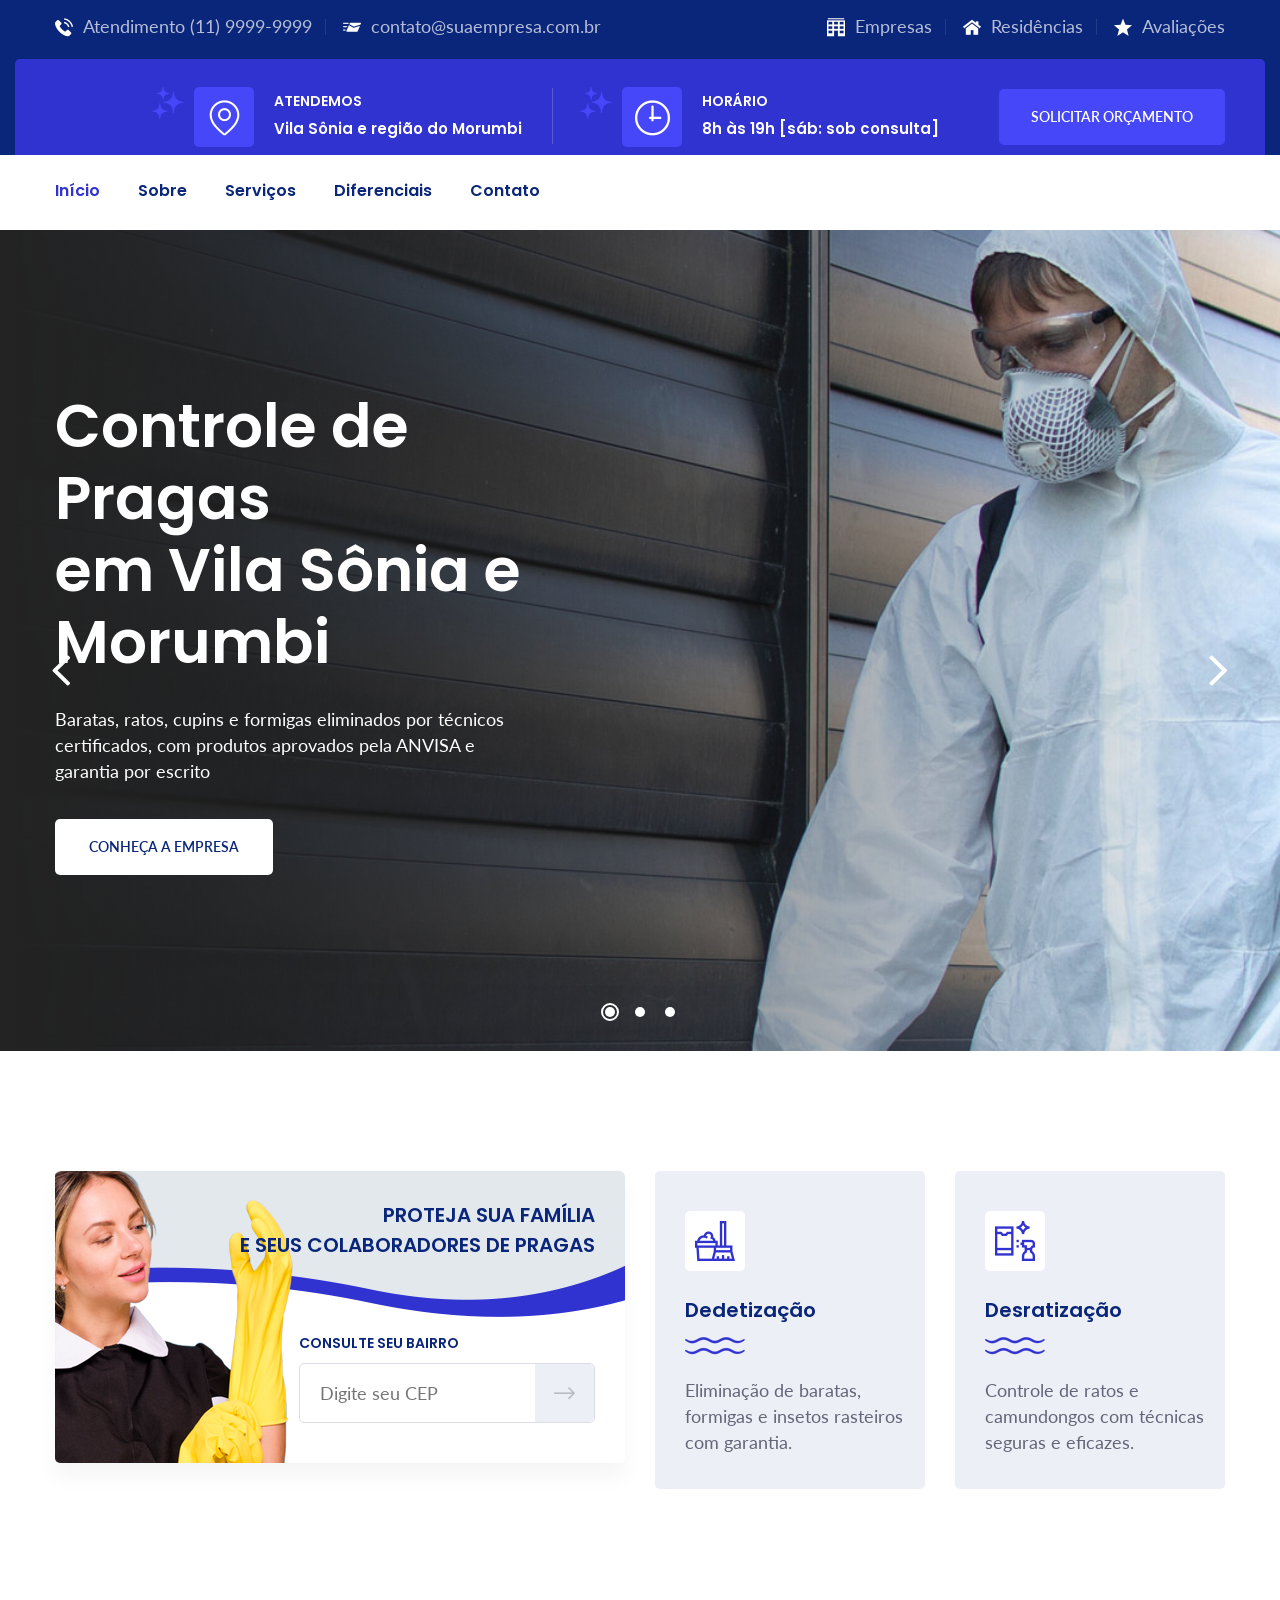
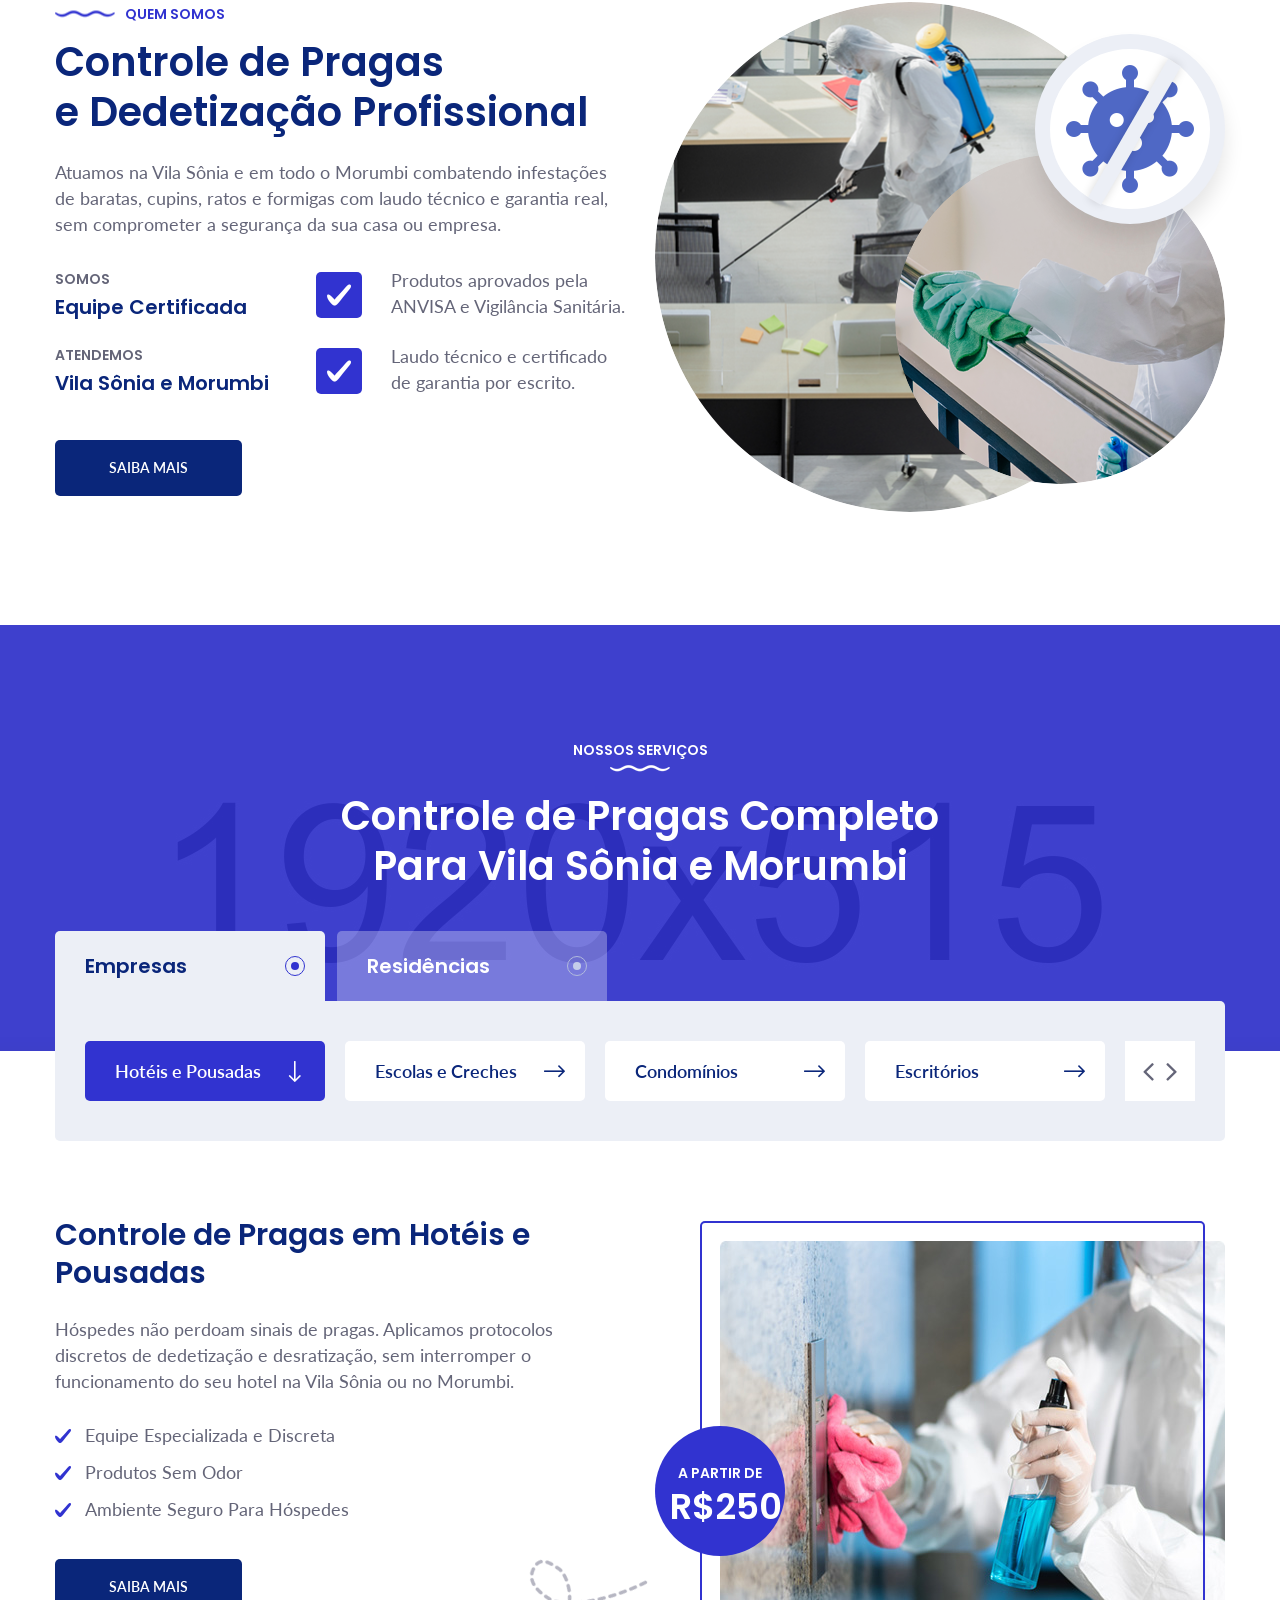
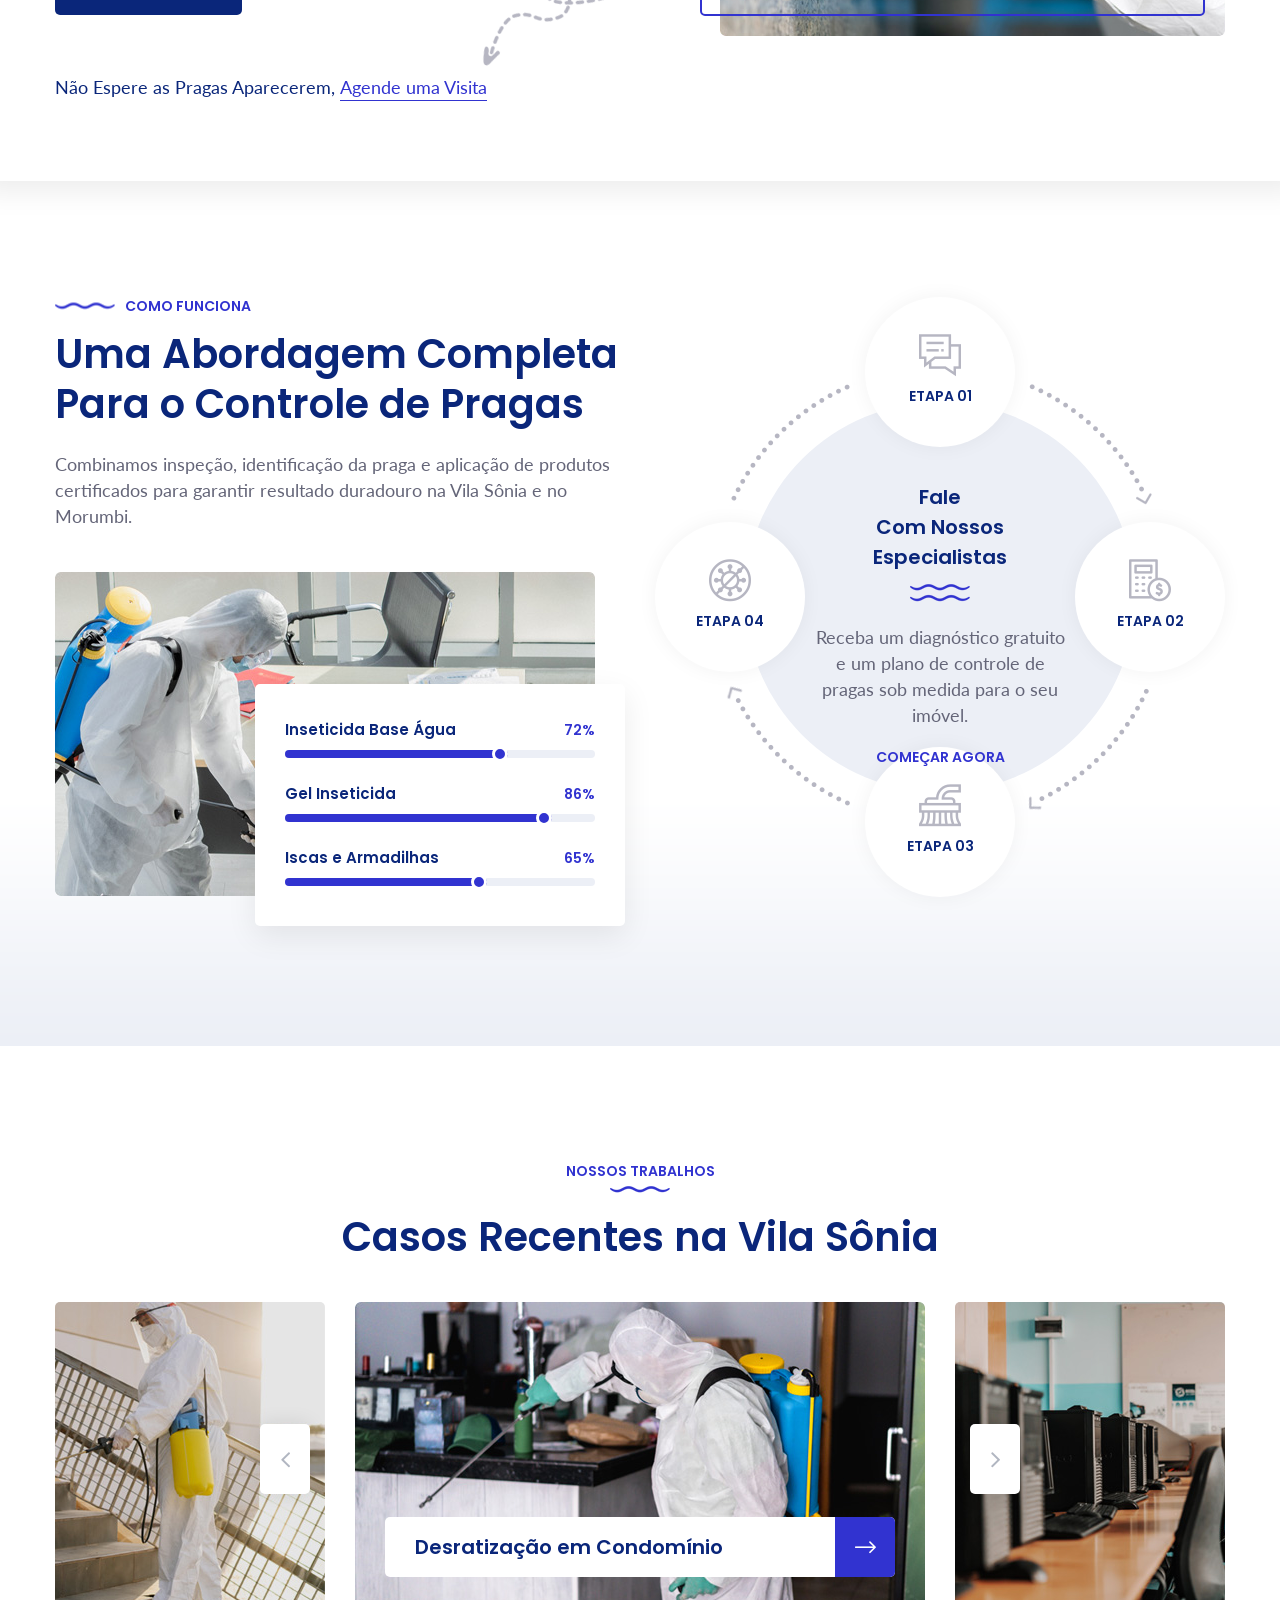
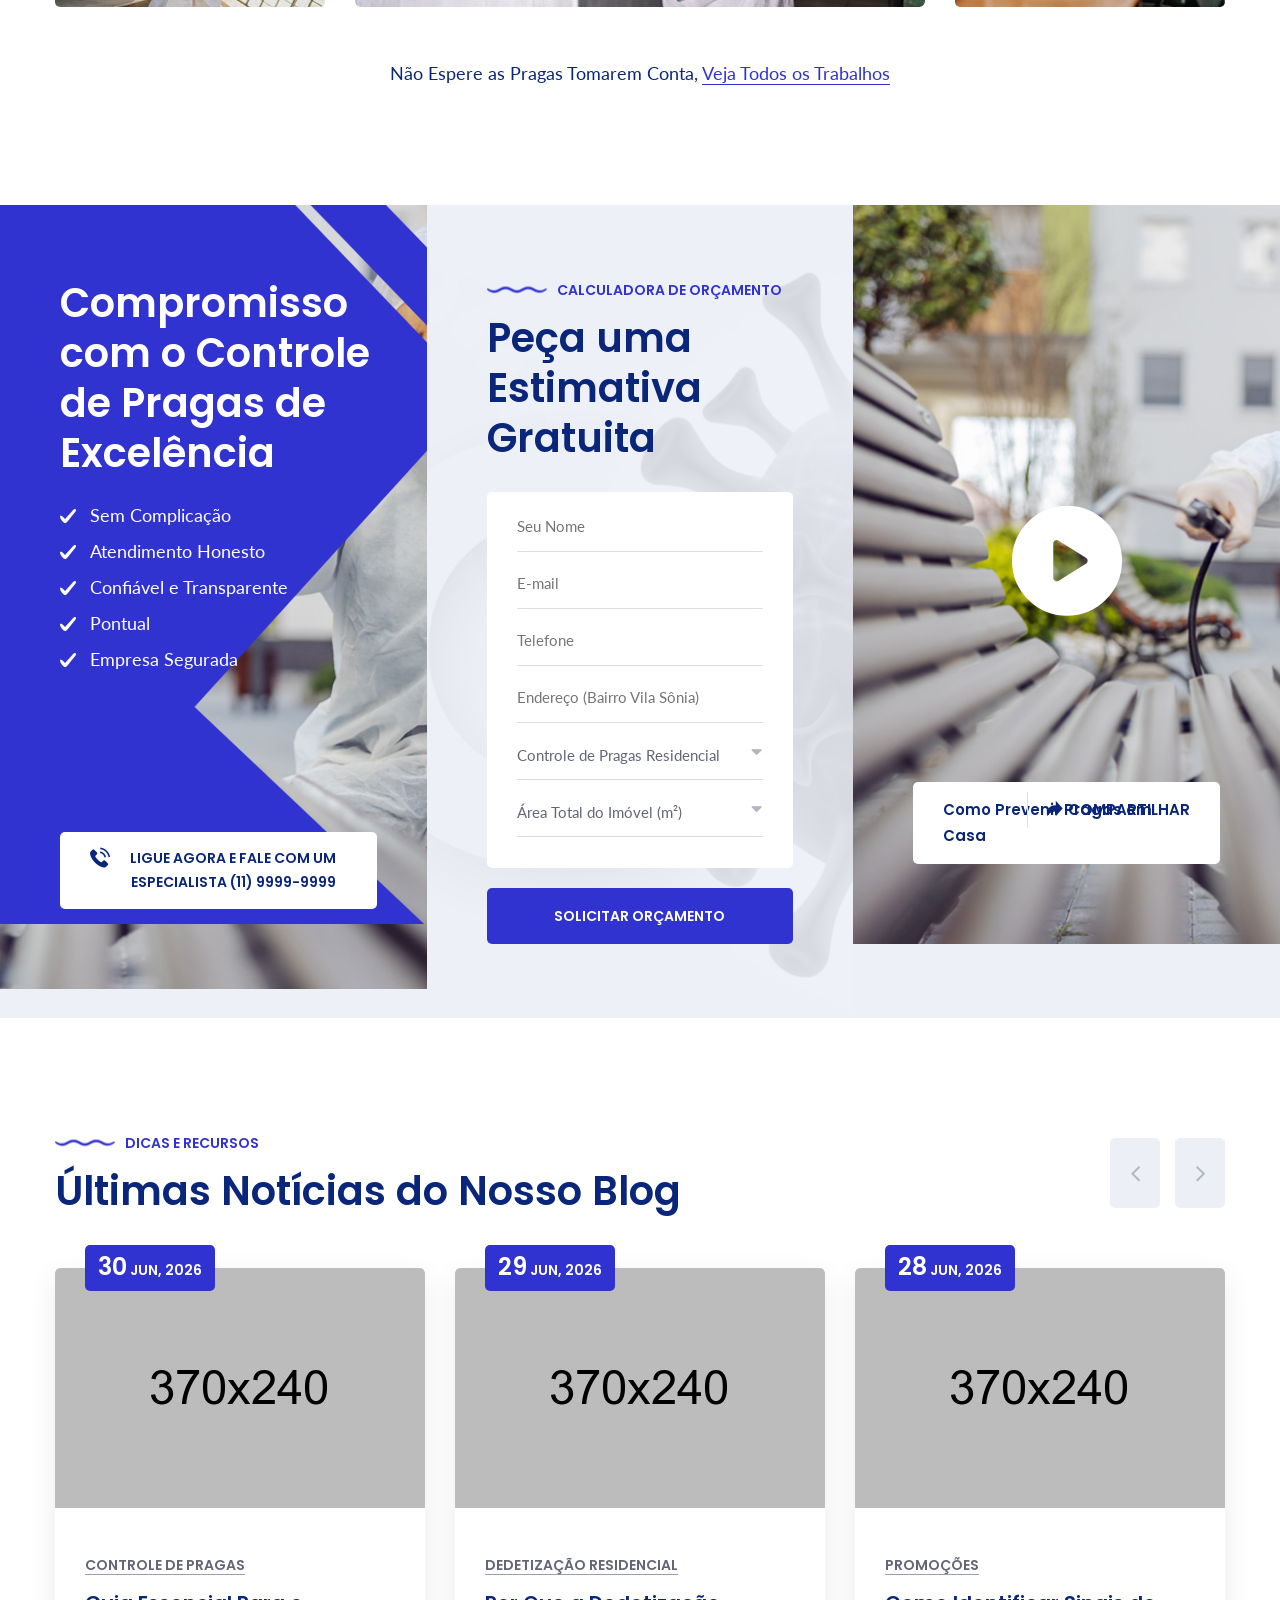
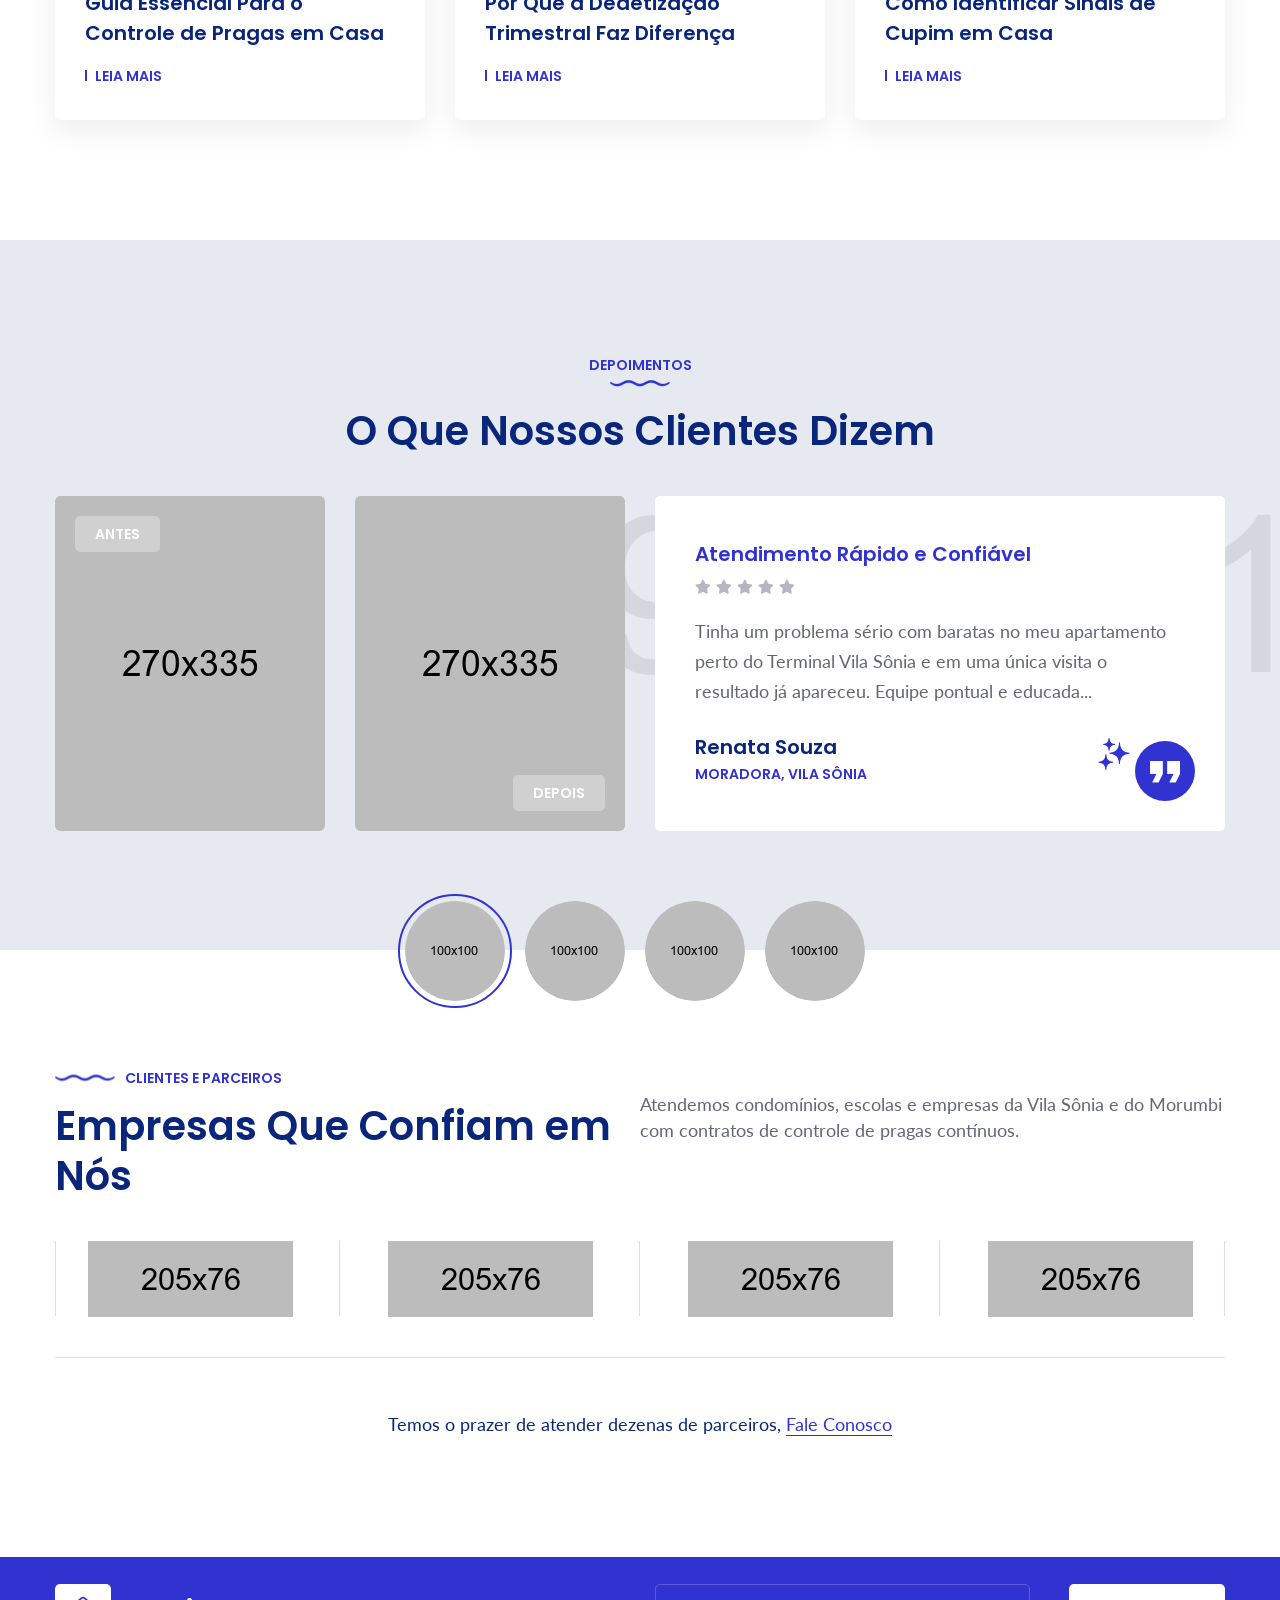
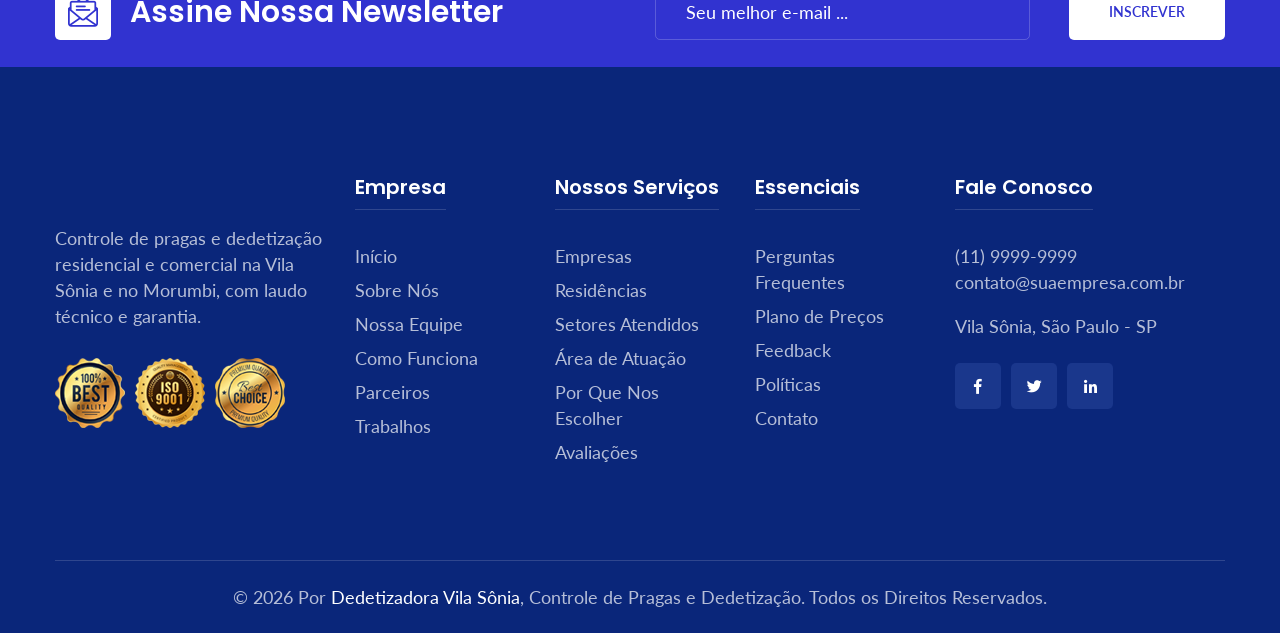
==== index.html @ 3f547194 "feat: landing page inicial - controle de pragas Vila Sônia" ====
<!DOCTYPE html>
<html lang="pt-BR">
<head>
<meta charset="utf-8">
<meta http-equiv="X-UA-Compatible" content="IE=edge">
<meta name="viewport" content="width=device-width, initial-scale=1.0, maximum-scale=1.0, user-scalable=0">
<meta name="robots" content="index, follow">
<meta name="author" content="Dedetizadora Vila Sônia">
<meta name="language" content="pt-BR">
<meta name="theme-color" content="#1a5d1a">
<meta name="geo.region" content="BR-SP">
<meta name="geo.placename" content="Vila Sônia, São Paulo">
<meta name="geo.position" content="-23.5875;-46.7326">
<meta name="ICBM" content="-23.5875, -46.7326">
<link rel="canonical" href="https://www.suaempresa.com.br/controle-de-pragas-vila-sonia">

<title>Controle de Pragas Vila Sônia | Dedetização com Garantia</title>
<meta name="description" content="Controle de pragas em Vila Sônia e Morumbi com técnicos certificados. Baratas, cupins, ratos e formigas. Laudo técnico e garantia. Peça seu orçamento!">

<!-- Open Graph -->
<meta property="og:type" content="website">
<meta property="og:locale" content="pt_BR">
<meta property="og:title" content="Controle de Pragas Vila Sônia | Dedetização com Garantia">
<meta property="og:description" content="Especialistas em controle de pragas na Vila Sônia e região do Morumbi. Atendimento residencial e comercial, com laudo técnico e garantia.">
<meta property="og:url" content="https://www.suaempresa.com.br/controle-de-pragas-vila-sonia">
<meta property="og:site_name" content="Dedetizadora Vila Sônia">
<meta property="og:image" content="assets/images/banner/banner-1.jpg">

<!-- Twitter Cards -->
<meta name="twitter:card" content="summary_large_image">
<meta name="twitter:title" content="Controle de Pragas Vila Sônia | Dedetização com Garantia">
<meta name="twitter:description" content="Controle de pragas em Vila Sônia e Morumbi com técnicos certificados e laudo técnico. Solicite seu orçamento agora.">
<meta name="twitter:image" content="assets/images/banner/banner-1.jpg">

<!-- Fav Icon -->
<link rel="icon" href="" type="image/x-icon">

<!-- Google Fonts -->
<link href="https://fonts.googleapis.com/css2?family=Poppins:ital,wght@0,300;0,400;0,500;0,600;0,700;0,800;0,900;1,300;1,400;1,500;1,600;1,700;1,800;1,900&display=swap" rel="stylesheet">
<link href="https://fonts.googleapis.com/css2?family=Lato:ital,wght@0,300;0,400;0,700;0,900;1,300;1,400;1,700;1,900&display=swap" rel="stylesheet">

<!-- Stylesheets -->
<link href="assets/css/font-awesome-all.css" rel="stylesheet">
<link href="assets/css/flaticon.css" rel="stylesheet">
<link href="assets/css/owl.css" rel="stylesheet">
<link href="assets/css/bootstrap.css" rel="stylesheet">
<link href="assets/css/jquery.fancybox.min.css" rel="stylesheet">
<link href="assets/css/animate.css" rel="stylesheet">
<link href="assets/css/nice-select.css" rel="stylesheet">
<link href="assets/css/color.css" rel="stylesheet">
<link href="assets/css/style.css" rel="stylesheet">
<link href="assets/css/responsive.css" rel="stylesheet">

<!-- Schema.org JSON-LD -->
<script type="application/ld+json">
{
  "@context": "https://schema.org",
  "@type": ["LocalBusiness", "ProfessionalService"],
  "name": "Dedetizadora Vila Sônia",
  "image": "assets/images/logo.png",
  "description": "Empresa especializada em controle de pragas urbanas na Vila Sônia e região do Morumbi, com dedetização de baratas, cupins, ratos e formigas, laudo técnico e garantia.",
  "url": "https://www.suaempresa.com.br/controle-de-pragas-vila-sonia",
  "telephone": "+55-11-9999-9999",
  "priceRange": "R$150 - R$800",
  "address": {
    "@type": "PostalAddress",
    "streetAddress": "<!-- SEO: preencher com o endereço real da empresa -->",
    "addressLocality": "Vila Sônia, São Paulo",
    "addressRegion": "SP",
    "postalCode": "05625-000",
    "addressCountry": "BR"
  },
  "geo": {
    "@type": "GeoCoordinates",
    "latitude": -23.5875,
    "longitude": -46.7326
  },
  "areaServed": [
    { "@type": "Place", "name": "Vila Sônia" },
    { "@type": "Place", "name": "Morumbi" },
    { "@type": "Place", "name": "Vila Andrade" },
    { "@type": "Place", "name": "Butantã" },
    { "@type": "Place", "name": "Rio Pequeno" },
    { "@type": "Place", "name": "Itaim Bibi" },
    { "@type": "Place", "name": "Pinheiros" }
  ],
  "openingHoursSpecification": {
    "@type": "OpeningHoursSpecification",
    "dayOfWeek": ["Monday","Tuesday","Wednesday","Thursday","Friday","Saturday"],
    "opens": "08:00",
    "closes": "19:00"
  },
  "sameAs": []
}
</script>
<script type="application/ld+json">
{
  "@context": "https://schema.org",
  "@type": "BreadcrumbList",
  "itemListElement": [
    { "@type": "ListItem", "position": 1, "name": "Início", "item": "https://www.suaempresa.com.br/" },
    { "@type": "ListItem", "position": 2, "name": "Controle de Pragas Vila Sônia", "item": "https://www.suaempresa.com.br/controle-de-pragas-vila-sonia" }
  ]
}
</script>

</head>


<!-- page wrapper -->
<body>

    <div class="boxed_wrapper">

        <!-- main header -->
        <header class="main-header style-five">
            <div class="page-header-mobile-info">
                <div class="page-header-mobile-info-content">
                    <!-- header-top -->
                    <div class="header-top-two">
                        <div class="auto-container">
                            <div class="top-inner clearfix">
                                <ul class="info pull-left clearfix">
                                    <li><i class="flaticon-telephone"></i>Atendimento <a href="tel:+551199999999">(11) 9999-9999</a></li>
                                    <li><i class="flaticon-email"></i><a href="mailto:contato@suaempresa.com.br">contato@suaempresa.com.br</a></li>
                                </ul>
                                <ul class="info pull-right clearfix">
                                    <li><i class="flaticon-property"></i><a href="index.html">Empresas</a></li>
                                    <li><i class="flaticon-home"></i><a href="index.html">Residências</a></li>
                                    <li><i class="flaticon-star"></i><a href="index.html">Avaliações</a></li>
                                </ul>
                            </div>
                        </div>
                    </div>
                    <!-- header-upper -->
                    <div class="header-upper">
                        <div class="auto-container">
                            <div class="upper-inner clearfix">
                                <div class="logo-box pull-left">
                                    <figure class="logo"><a href="index-3.html"><img src="assets/images/logo.png" alt="Dedetizadora Vila Sônia - Controle de Pragas" title="Dedetizadora Vila Sônia"></a></figure>
                                </div>
                                <div class="right-column pull-right">
                                    <ul class="info-list clearfix">
                                        <li>
                                            <div class="shape" style="background-image: url(assets/images/icons/star-8.png);"></div>
                                            <i class="flaticon-location"></i>
                                            <h6>Atendemos</h6>
                                            <h5>Vila Sônia e região do Morumbi</h5>
                                        </li>
                                        <li>
                                            <div class="shape" style="background-image: url(assets/images/icons/star-8.png);"></div>
                                            <i class="flaticon-circular-clock"></i>
                                            <h6>Horário</h6>
                                            <h5>8h às 19h [sáb: sob consulta]</h5>
                                        </li>
                                        <li class="btn-box">
                                            <a href="index-3.html" class="theme-btn-four thm-btn">Solicitar Orçamento</a>
                                        </li>
                                    </ul>
                                </div>
                            </div>
                        </div>
                    </div>
                </div>
                <div class="toggle-box clearfix">
                    <div class="page-header-mobile-info-toggle"></div>
                    <div class="btn-box">
                        <a href="index.html" class="theme-btn-four thm-btn">Solicitar Orçamento</a>
                    </div>
                </div>
            </div>
            <!-- header-top -->
            <div class="header-top-two auto-hidden">
                <div class="auto-container">
                    <div class="top-inner clearfix">
                        <ul class="info pull-left clearfix">
                            <li><i class="flaticon-telephone"></i>Atendimento <a href="tel:+551199999999">(11) 9999-9999</a></li>
                            <li><i class="flaticon-email"></i><a href="mailto:contato@suaempresa.com.br">contato@suaempresa.com.br</a></li>
                        </ul>
                        <ul class="info pull-right clearfix">
                            <li><i class="flaticon-property"></i><a href="index.html">Empresas</a></li>
                            <li><i class="flaticon-home"></i><a href="index.html">Residências</a></li>
                            <li><i class="flaticon-star"></i><a href="index.html">Avaliações</a></li>
                        </ul>
                    </div>
                </div>
            </div>
            <!-- header-upper -->
            <div class="header-upper auto-hidden">
                <div class="auto-container">
                    <div class="upper-inner clearfix">
                        <div class="logo-box pull-left">
                            <figure class="logo"><a href="index-3.html"><img src="" alt=""></a></figure>
                        </div>
                        <div class="right-column pull-right">
                            <ul class="info-list clearfix">
                                <li>
                                    <div class="shape" style="background-image: url(assets/images/icons/star-8.png);"></div>
                                    <i class="flaticon-location"></i>
                                    <h6>Atendemos</h6>
                                    <h5>Vila Sônia e região do Morumbi</h5>
                                </li>
                                <li>
                                    <div class="shape" style="background-image: url(assets/images/icons/star-8.png);"></div>
                                    <i class="flaticon-circular-clock"></i>
                                    <h6>Horário</h6>
                                    <h5>8h às 19h [sáb: sob consulta]</h5>
                                </li>
                                <li class="btn-box">
                                    <a href="index-3.html" class="theme-btn-four thm-btn">Solicitar Orçamento</a>
                                </li>
                            </ul>
                        </div>
                    </div>
                </div>
            </div>

            <!-- header-lower -->
            <div class="header-lower">
                <div class="auto-container">
                    <div class="outer-box clearfix">
                        <div class="menu-area pull-left clearfix">
                            <!--Mobile Navigation Toggler-->
                            <div class="mobile-nav-toggler">
                                <i class="icon-bar"></i>
                                <i class="icon-bar"></i>
                                <i class="icon-bar"></i>
                            </div>
                            <nav class="main-menu navbar-expand-md navbar-light">
                                <div class="collapse navbar-collapse show clearfix" id="navbarSupportedContent">
                                    <ul class="navigation clearfix">
                                        <li class="current dropdown"><a href="index.html">Início</a>
                                            
                                        </li>
                                        <li class="dropdown"><a href="index.html">Sobre</a>
            
                                        </li> 
                                        <li class="dropdown"><a href="index.html">Serviços</a>
                                            
                                        </li>  
                                        <li class="dropdown"><a href="index.html">Diferenciais</a>
                                            
                                        </li> 
                                        
                                        <li><a href="contact.html">Contato</a></li>   
                                    </ul>
                                </div>
                            </nav>
                        </div>
                        

            <!--sticky Header-->
            <div class="sticky-header">
                <div class="auto-container">
                    <div class="outer-box clearfix">
                        <div class="menu-area pull-left">
                            <nav class="main-menu clearfix">
                                <!--Keep This Empty / Menu will come through Javascript-->
                            </nav>
                        </div>
                        <div class="menu-right-content clearfix">
                            <div class="cart-box"><a href="shop.html"><i class="flaticon-shopping-bag"></i><span>0</span></a></div>
                            <div class="search-box-outer">
                                <div class="dropdown">
                                    <button class="search-box-btn" type="button" id="dropdownMenu4" data-toggle="dropdown" aria-haspopup="true" aria-expanded="false"><i class="flaticon-loupe"></i></button>
                                    <div class="dropdown-menu search-panel" aria-labelledby="dropdownMenu4">
                                        <div class="form-container">
                                            <form method="post" action="blog.html">
                                                <div class="form-group">
                                                    <input type="search" name="search-field" value="" placeholder="Buscar...." required="">
                                                    <button type="submit" class="search-btn"><span class="fas fa-search"></span></button>
                                                </div>
                                            </form>
                                        </div>
                                    </div>
                                </div>
                            </div>
                            <div class="restore-option"><a href="index.html"><i class="fas fa-undo"></i>Descupinização</a></div>
                            <ul class="social-links clearfix">
                                <li><a href="index.html"><i class="fab fa-facebook-f"></i></a></li>
                                <li><a href="index.html"><i class="fab fa-twitter"></i></a></li>
                                <li><a href="index.html"><i class="fab fa-youtube"></i></a></li>
                            </ul>
                        </div>
                    </div>
                </div>
            </div>
        </header>
        <!-- main-header end -->

        <!-- Mobile Menu  -->
        <div class="mobile-menu">
            <div class="menu-backdrop"></div>
            <div class="close-btn"><i class="fas fa-times"></i></div>
            
            <nav class="menu-box">
                <div class="nav-logo"><a href="index.html"><img src="assets/images/logo-2.png" alt="Dedetizadora Vila Sônia" title="Dedetizadora Vila Sônia"></a></div>
                <div class="menu-outer"><!--Here Menu Will Come Automatically Via Javascript / Same Menu as in Header--></div>
                <div class="contact-info">
                    <h4>Fale Conosco</h4>
                    <ul>
                        <li>Vila Sônia, São Paulo - SP</li>
                        <li><a href="tel:+551199999999">(11) 9999-9999</a></li>
                        <li><a href="mailto:contato@suaempresa.com.br">contato@suaempresa.com.br</a></li>
                    </ul>
                </div>
                <div class="social-links">
                    <ul class="clearfix">
                        <li><a href="index.html"><span class="fab fa-twitter"></span></a></li>
                        <li><a href="index.html"><span class="fab fa-facebook-square"></span></a></li>
                        <li><a href="index.html"><span class="fab fa-pinterest-p"></span></a></li>
                        <li><a href="index.html"><span class="fab fa-instagram"></span></a></li>
                        <li><a href="index.html"><span class="fab fa-youtube"></span></a></li>
                    </ul>
                </div>
            </nav>
        </div><!-- End Mobile Menu -->


        <!-- banner-section -->
        <section class="banner-section style-one">
            <div class="banner-carousel owl-theme owl-carousel">
                <div class="slide-item">
                    <div class="image-layer" style="background-image:url(assets/images/banner/banner-1.jpg)"></div>
                    <div class="auto-container">
                        <div class="content-box">
                            <h2>Controle de Pragas <br />em Vila Sônia e Morumbi</h2>
                            <p>Baratas, ratos, cupins e formigas eliminados por técnicos certificados, com produtos aprovados pela ANVISA e garantia por escrito</p>
                            <div class="btn-box">
                                <a href="about.html" class="theme-btn-two thm-btn">Conheça a Empresa</a>
                            </div>
                        </div>
                    </div>
                </div>
                <div class="slide-item">
                    <div class="image-layer" style="background-image:url(assets/images/banner/banner-2.jpg)"></div>
                    <div class="auto-container">
                        <div class="content-box">
                            <h2>Dedetização Segura <br />Sem Cheiro e Sem Risco</h2>
                            <p>Atendemos residências, condomínios e empresas na Vila Sônia com produtos inodoros, seguros para crianças e animais de estimação.</p>
                            <div class="btn-box">
                                <a href="service.html" class="theme-btn-two thm-btn">Nossos Serviços</a>
                            </div>
                        </div>
                    </div>
                </div>
                <div class="slide-item">
                    <div class="image-layer" style="background-image:url(assets/images/banner/banner-3.jpg)"></div>
                    <div class="auto-container">
                        <div class="content-box">
                            <h2>Ambiente Livre <br />de Pragas <br />a Partir de Hoje</h2>
                            <p>Solicite uma inspeção gratuita e receba um plano de controle de pragas sob medida para o seu imóvel na Vila Sônia.</p>
                            <div class="btn-box">
                                <a href="about.html" class="theme-btn-two thm-btn">Conheça a Empresa</a>
                            </div>
                        </div>
                    </div>
                </div>
            </div>
        </section>
        <!-- banner-section end -->


        <!-- highlights-section -->
        <section class="highlights-section">
            <div class="auto-container">
                <div class="row clearfix">
                    <div class="col-lg-6 col-md-6 col-sm-12 big-column">
                        <div class="big-block">
                            <div class="inner-box">
                                <div class="shape" style="background-image: url(assets/images/shape/shape-1.png);"></div>
                                <figure class="image-box"><img src="assets/images/resource/cleaner-1.png" alt="Técnico de controle de pragas na Vila Sônia"></figure>
                                <h4>Proteja Sua Família <br />e Seus Colaboradores de Pragas</h4>
                                <div class="location-box">
                                    <h6>Consulte seu Bairro</h6>
                                    <form action="index.html" method="post" class="zip-form">
                                        <div class="form-group">
                                            <input type="text" name="zip-code" placeholder="Digite seu CEP" required="">
                                            <button type="submit"><i class="fal fa-long-arrow-right"></i></button>
                                        </div>
                                    </form>
                                </div>
                            </div>
                        </div>
                    </div>
                    <div class="col-lg-3 col-md-6 col-sm-12 small-column">
                        <div class="small-block">
                            <div class="inner-box">
                                <div class="icon-box">
                                    <i class="flaticon-cleaning"></i>
                                    <div class="shape" style="background-image: url(assets/images/icons/star-1.png);"></div>
                                </div>
                                <h4>Dedetização</h4>
                                <p>Eliminação de baratas, formigas e insetos rasteiros com garantia.</p>
                            </div>
                        </div>
                    </div>
                    <div class="col-lg-3 col-md-6 col-sm-12 small-column">
                        <div class="small-block">
                            <div class="inner-box">
                                <div class="icon-box">
                                    <i class="flaticon-smartphone"></i>
                                    <div class="shape" style="background-image: url(assets/images/icons/star-1.png);"></div>
                                </div>
                                <h4>Desratização</h4>
                                <p>Controle de ratos e camundongos com técnicas seguras e eficazes.</p>
                            </div>
                        </div>
                    </div>
                </div>
            </div>
        </section>
        <!-- highlights-section end -->


        <!-- about-section -->
        <section class="about-section">
            <div class="auto-container">
                <div class="row clearfix">
                    <div class="col-lg-6 col-md-12 col-sm-12 content-column">
                        <div class="content_block_1">
                            <div class="content-box">
                                <div class="sec-title text-left">
                                    <h6>Quem Somos</h6>
                                    <h2>Controle de Pragas <br />e Dedetização Profissional</h2>
                                </div>
                                <div class="text">
                                    <p>Atuamos na Vila Sônia e em todo o Morumbi combatendo infestações de baratas, cupins, ratos e formigas com laudo técnico e garantia real, sem comprometer a segurança da sua casa ou empresa.</p>
                                </div>
                                <div class="inner-box clearfix">
                                    <ul class="left-column pull-left">
                                        <li>
                                            <h6>Somos</h6>
                                            <h4>Equipe Certificada</h4>
                                        </li>
                                        <li>
                                            <h6>Atendemos</h6>
                                            <h4>Vila Sônia e Morumbi</h4>
                                        </li>
                                    </ul>
                                    <ul class="right-column pull-right">
                                        <li>
                                            <i class="flaticon-check-mark"></i>
                                            <p>Produtos aprovados pela <br />ANVISA e Vigilância Sanitária.</p>
                                        </li>
                                        <li>
                                            <i class="flaticon-check-mark"></i>
                                            <p>Laudo técnico e certificado <br />de garantia por escrito.</p>
                                        </li>
                                    </ul>
                                </div>
                                <div class="btn-box">
                                    <a href="about.html" class="theme-btn-three thm-btn">Saiba Mais</a>
                                </div>
                            </div>
                        </div>
                    </div>
                    <div class="col-lg-6 col-md-12 col-sm-12 image-column">
                        <div class="image_block_1">
                            <div class="image-box">
                                <figure class="image image-1"><img src="assets/images/resource/about-1.png" alt="Equipe de dedetização Vila Sônia"></figure>
                                <figure class="image image-2"><img src="assets/images/resource/about-2.png" alt="Aplicação de controle de pragas residencial"></figure>
                                <div class="image-3-bg"></div>
                                <figure class="image image-3 rotate-me"><img src="assets/images/resource/about-4.png" alt="Selo de garantia controle de pragas"></figure>
                            </div>
                        </div>
                    </div>
                </div>
            </div>
        </section>
        <!-- about-section end -->


        <!-- service-section -->
        <section class="service-section">
            <div class="image-layer" style="background-image: url(assets/images/background/service-1.jpg);"></div>
            <div class="auto-container">
                <div class="sec-title text-center light">
                    <h6>Nossos Serviços</h6>
                    <h2>Controle de Pragas Completo <br />Para Vila Sônia e Morumbi</h2>
                </div>
                <div class="tabs-box">
                    <div class="tab-btn-one">
                        <ul class="tab-btns tab-buttons clearfix">
                            <li class="tab-btn active-btn" data-tab="#tab-1">Empresas</li>
                            <li class="tab-btn" data-tab="#tab-2">Residências</li>
                        </ul>
                    </div>
                    <div class="tabs-content">
                        <div class="tab active-tab" id="tab-1">
                            <div class="tabs-box-2">
                                <div class="tab-btn-two">
                                    <ul class="tab-btns tab-buttons-2 service-carousel owl-carousel owl-theme owl-dots-none">
                                        <li class="tab-btn-2 active-btn-2" data-tab="#tab-3">Hotéis e Pousadas<i class="fal fa-long-arrow-right"></i></li>
                                        <li class="tab-btn-2" data-tab="#tab-4">Escolas e Creches<i class="fal fa-long-arrow-right"></i></li>
                                        <li class="tab-btn-2" data-tab="#tab-5">Condomínios<i class="fal fa-long-arrow-right"></i></li>
                                        <li class="tab-btn-2" data-tab="#tab-6">Escritórios<i class="fal fa-long-arrow-right"></i></li>
                                    </ul>
                                </div>
                                <div class="tabs-content-2">
                                    <div class="tab-2 active-tab-2" id="tab-3">
                                        <div class="row clearfix">
                                            <div class="col-lg-6 col-md-12 col-sm-12 content-column">
                                                <div class="content_block_2">
                                                    <div class="content-box">
                                                        <h2>Controle de Pragas em Hotéis e Pousadas</h2>
                                                        <div class="text">
                                                            <p>Hóspedes não perdoam sinais de pragas. Aplicamos protocolos discretos de dedetização e desratização, sem interromper o funcionamento do seu hotel na Vila Sônia ou no Morumbi.</p>
                                                        </div>
                                                        <ul class="list-item clearfix"> 
                                                            <li>Equipe Especializada e Discreta</li>
                                                            <li>Produtos Sem Odor</li>
                                                            <li>Ambiente Seguro Para Hóspedes</li>
                                                        </ul>
                                                        <div class="btn-box">
                                                            <a href="service-details.html" class="theme-btn-three thm-btn">Saiba Mais</a>
                                                        </div>
                                                        <div class="other-text">
                                                            <p>Não Espere as Pragas Aparecerem, <a href="account.html">Agende uma Visita</a></p>
                                                            <div class="arrow" style="background-image: url(assets/images/icons/arrow-1.png);"></div>
                                                        </div>
                                                    </div>
                                                </div>
                                            </div>
                                            <div class="col-lg-6 col-md-12 col-sm-12 image-column">
                                                <div class="image_block_2">
                                                    <div class="image-box">
                                                        <figure class="image"><img src="assets/images/service/service-1.jpg" alt="Controle de pragas em hotéis Vila Sônia"></figure>
                                                        <div class="image-content">
                                                            <h6>A Partir de</h6>
                                                            <h2>R$250</h2>
                                                        </div>
                                                    </div>
                                                </div>
                                            </div>
                                        </div>
                                    </div>
                                    <div class="tab-2" id="tab-4">
                                        <div class="row clearfix">
                                            <div class="col-lg-6 col-md-12 col-sm-12 content-column">
                                                <div class="content_block_2">
                                                    <div class="content-box">
                                                        <h2>Controle de Pragas em Escolas e Creches</h2>
                                                        <div class="text">
                                                            <p>A segurança das crianças vem em primeiro lugar. Utilizamos produtos de baixa toxicidade e cronogramas que respeitam o horário letivo das escolas da região da Vila Sônia.</p>
                                                        </div>
                                                        <ul class="list-item clearfix"> 
                                                            <li>Produtos de Baixa Toxicidade</li>
                                                            <li>Cronograma Fora do Horário de Aula</li>
                                                            <li>Laudo Para a Vigilância Sanitária</li>
                                                        </ul>
                                                        <div class="btn-box">
                                                            <a href="service-details.html" class="theme-btn-three thm-btn">Saiba Mais</a>
                                                        </div>
                                                        <div class="other-text">
                                                            <p>Não Espere as Pragas Aparecerem, <a href="account.html">Agende uma Visita</a></p>
                                                            <div class="arrow" style="background-image: url(assets/images/icons/arrow-1.png);"></div>
                                                        </div>
                                                    </div>
                                                </div>
                                            </div>
                                            <div class="col-lg-6 col-md-12 col-sm-12 image-column">
                                                <div class="image_block_2">
                                                    <div class="image-box">
                                                        <figure class="image"><img src="assets/images/service/service-1.jpg" alt="Controle de pragas em escolas Vila Sônia"></figure>
                                                        <div class="image-content">
                                                            <h6>A Partir de</h6>
                                                            <h2>R$220</h2>
                                                        </div>
                                                    </div>
                                                </div>
                                            </div>
                                        </div>
                                    </div>
                                    <div class="tab-2" id="tab-5">
                                        <div class="row clearfix">
                                            <div class="col-lg-6 col-md-12 col-sm-12 content-column">
                                                <div class="content_block_2">
                                                    <div class="content-box">
                                                        <h2>Controle de Pragas em Condomínios</h2>
                                                        <div class="text">
                                                            <p>Áreas comuns, lixeiras e caixas d'água são portas de entrada para pragas em condomínios da Vila Sônia. Fazemos o controle integrado de todo o edifício, com cronograma para o síndico.</p>
                                                        </div>
                                                        <ul class="list-item clearfix"> 
                                                            <li>Atendimento de Áreas Comuns</li>
                                                            <li>Cronograma Para o Síndico</li>
                                                            <li>Certificado Para Assembleia</li>
                                                        </ul>
                                                        <div class="btn-box">
                                                            <a href="service-details.html" class="theme-btn-three thm-btn">Saiba Mais</a>
                                                        </div>
                                                        <div class="other-text">
                                                            <p>Não Espere as Pragas Aparecerem, <a href="account.html">Agende uma Visita</a></p>
                                                            <div class="arrow" style="background-image: url(assets/images/icons/arrow-1.png);"></div>
                                                        </div>
                                                    </div>
                                                </div>
                                            </div>
                                            <div class="col-lg-6 col-md-12 col-sm-12 image-column">
                                                <div class="image_block_2">
                                                    <div class="image-box">
                                                        <figure class="image"><img src="assets/images/service/service-1.jpg" alt="Controle de pragas em condomínios Vila Sônia"></figure>
                                                        <div class="image-content">
                                                            <h6>A Partir de</h6>
                                                            <h2>R$400</h2>
                                                        </div>
                                                    </div>
                                                </div>
                                            </div>
                                        </div>
                                    </div>
                                    <div class="tab-2" id="tab-6">
                                        <div class="row clearfix">
                                            <div class="col-lg-6 col-md-12 col-sm-12 content-column">
                                                <div class="content_block_2">
                                                    <div class="content-box">
                                                        <h2>Controle de Pragas em Escritórios</h2>
                                                        <div class="text">
                                                            <p>Escritórios próximos à Avenida Professor Francisco Morato e ao Terminal Vila Sônia contam com atendimento fora do expediente, evitando qualquer impacto na rotina da empresa.</p>
                                                        </div>
                                                        <ul class="list-item clearfix"> 
                                                            <li>Atendimento Fora do Expediente</li>
                                                            <li>Sem Interrupção da Rotina</li>
                                                            <li>Contrato Mensal ou Trimestral</li>
                                                        </ul>
                                                        <div class="btn-box">
                                                            <a href="service-details.html" class="theme-btn-three thm-btn">Saiba Mais</a>
                                                        </div>
                                                        <div class="other-text">
                                                            <p>Não Espere as Pragas Aparecerem, <a href="account.html">Agende uma Visita</a></p>
                                                            <div class="arrow" style="background-image: url(assets/images/icons/arrow-1.png);"></div>
                                                        </div>
                                                    </div>
                                                </div>
                                            </div>
                                            <div class="col-lg-6 col-md-12 col-sm-12 image-column">
                                                <div class="image_block_2">
                                                    <div class="image-box">
                                                        <figure class="image"><img src="assets/images/service/service-1.jpg" alt="Controle de pragas em escritórios Vila Sônia"></figure>
                                                        <div class="image-content">
                                                            <h6>A Partir de</h6>
                                                            <h2>R$280</h2>
                                                        </div>
                                                    </div>
                                                </div>
                                            </div>
                                        </div>
                                    </div>
                                </div>
                            </div>
                        </div>
                        <div class="tab" id="tab-2">
                            <div class="tabs-box-2">
                                <div class="tab-btn-two">
                                    <ul class="tab-btns tab-buttons-2 service-carousel owl-carousel owl-theme owl-dots-none">
                                        <li class="tab-btn-2 active-btn-2" data-tab="#tab-7">Apartamentos<i class="fal fa-long-arrow-right"></i></li>
                                        <li class="tab-btn-2" data-tab="#tab-8">Casas e Sobrados<i class="fal fa-long-arrow-right"></i></li>
                                        <li class="tab-btn-2" data-tab="#tab-9">Condomínios Residenciais<i class="fal fa-long-arrow-right"></i></li>
                                        <li class="tab-btn-2" data-tab="#tab-10">Chácaras e Sítios<i class="fal fa-long-arrow-right"></i></li>
                                    </ul>
                                </div>
                                <div class="tabs-content-2">
                                    <div class="tab-2 active-tab-2" id="tab-7">
                                        <div class="row clearfix">
                                            <div class="col-lg-6 col-md-12 col-sm-12 content-column">
                                                <div class="content_block_2">
                                                    <div class="content-box">
                                                        <h2>Controle de Pragas em Apartamentos</h2>
                                                        <div class="text">
                                                            <p>Baratas circulando pelo encanamento e formigas na cozinha são queixas comuns em prédios da Vila Sônia. Tratamos cada cômodo com segurança para crianças e pets.</p>
                                                        </div>
                                                        <ul class="list-item clearfix"> 
                                                            <li>Ideal Para Apartamentos Pequenos</li>
                                                            <li>Seguro Para Crianças e Pets</li>
                                                            <li>Sem Necessidade de Sair de Casa</li>
                                                        </ul>
                                                        <div class="btn-box">
                                                            <a href="service-details.html" class="theme-btn-three thm-btn">Saiba Mais</a>
                                                        </div>
                                                        <div class="other-text">
                                                            <p>Não Espere as Pragas Aparecerem, <a href="account.html">Agende uma Visita</a></p>
                                                            <div class="arrow" style="background-image: url(assets/images/icons/arrow-1.png);"></div>
                                                        </div>
                                                    </div>
                                                </div>
                                            </div>
                                            <div class="col-lg-6 col-md-12 col-sm-12 image-column">
                                                <div class="image_block_2">
                                                    <div class="image-box">
                                                        <figure class="image"><img src="assets/images/service/service-1.jpg" alt="Controle de pragas em apartamentos Vila Sônia"></figure>
                                                        <div class="image-content">
                                                            <h6>A Partir de</h6>
                                                            <h2>R$150</h2>
                                                        </div>
                                                    </div>
                                                </div>
                                            </div>
                                        </div>
                                    </div>
                                    <div class="tab-2" id="tab-8">
                                        <div class="row clearfix">
                                            <div class="col-lg-6 col-md-12 col-sm-12 content-column">
                                                <div class="content_block_2">
                                                    <div class="content-box">
                                                        <h2>Controle de Pragas em Casas e Sobrados</h2>
                                                        <div class="text">
                                                            <p>Quintais, jardins e garagens das casas da Vila Sônia atraem cupins e escorpiões. Fazemos a barreira química no perímetro do imóvel para bloquear novas infestações.</p>
                                                        </div>
                                                        <ul class="list-item clearfix"> 
                                                            <li>Barreira Química no Perímetro</li>
                                                            <li>Combate a Cupins e Escorpiões</li>
                                                            <li>Tratamento de Jardim e Quintal</li>
                                                        </ul>
                                                        <div class="btn-box">
                                                            <a href="service-details.html" class="theme-btn-three thm-btn">Saiba Mais</a>
                                                        </div>
                                                        <div class="other-text">
                                                            <p>Não Espere as Pragas Aparecerem, <a href="account.html">Agende uma Visita</a></p>
                                                            <div class="arrow" style="background-image: url(assets/images/icons/arrow-1.png);"></div>
                                                        </div>
                                                    </div>
                                                </div>
                                            </div>
                                            <div class="col-lg-6 col-md-12 col-sm-12 image-column">
                                                <div class="image_block_2">
                                                    <div class="image-box">
                                                        <figure class="image"><img src="assets/images/service/service-1.jpg" alt="Controle de pragas em casas Vila Sônia"></figure>
                                                        <div class="image-content">
                                                            <h6>A Partir de</h6>
                                                            <h2>R$200</h2>
                                                        </div>
                                                    </div>
                                                </div>
                                            </div>
                                        </div>
                                    </div>
                                    <div class="tab-2" id="tab-9">
                                        <div class="row clearfix">
                                            <div class="col-lg-6 col-md-12 col-sm-12 content-column">
                                                <div class="content_block_2">
                                                    <div class="content-box">
                                                        <h2>Controle de Pragas em Condomínios Residenciais</h2>
                                                        <div class="text">
                                                            <p>Do playground ao salão de festas, cuidamos de todas as áreas comuns dos condomínios da região do Morumbi, com relatório técnico entregue ao síndico após cada visita.</p>
                                                        </div>
                                                        <ul class="list-item clearfix"> 
                                                            <li>Relatório Técnico Após Visita</li>
                                                            <li>Cobertura de Todas as Torres</li>
                                                            <li>Planos Trimestrais com Desconto</li>
                                                        </ul>
                                                        <div class="btn-box">
                                                            <a href="service-details.html" class="theme-btn-three thm-btn">Saiba Mais</a>
                                                        </div>
                                                        <div class="other-text">
                                                            <p>Não Espere as Pragas Aparecerem, <a href="account.html">Agende uma Visita</a></p>
                                                            <div class="arrow" style="background-image: url(assets/images/icons/arrow-1.png);"></div>
                                                        </div>
                                                    </div>
                                                </div>
                                            </div>
                                            <div class="col-lg-6 col-md-12 col-sm-12 image-column">
                                                <div class="image_block_2">
                                                    <div class="image-box">
                                                        <figure class="image"><img src="assets/images/service/service-1.jpg" alt="Controle de pragas em condomínios residenciais Morumbi"></figure>
                                                        <div class="image-content">
                                                            <h6>A Partir de</h6>
                                                            <h2>R$450</h2>
                                                        </div>
                                                    </div>
                                                </div>
                                            </div>
                                        </div>
                                    </div>
                                    <div class="tab-2" id="tab-10">
                                        <div class="row clearfix">
                                            <div class="col-lg-6 col-md-12 col-sm-12 content-column">
                                                <div class="content_block_2">
                                                    <div class="content-box">
                                                        <h2>Controle de Pragas em Chácaras e Sítios</h2>
                                                        <div class="text">
                                                            <p>Áreas verdes próximas à Vila Sônia favorecem a presença de ratos, cupins de madeira e insetos rasteiros. Nosso plano combina inspeção do terreno com aplicação preventiva.</p>
                                                        </div>
                                                        <ul class="list-item clearfix"> 
                                                            <li>Inspeção Completa do Terreno</li>
                                                            <li>Combate a Cupins de Madeira</li>
                                                            <li>Plano de Manutenção Preventiva</li>
                                                        </ul>
                                                        <div class="btn-box">
                                                            <a href="service-details.html" class="theme-btn-three thm-btn">Saiba Mais</a>
                                                        </div>
                                                        <div class="other-text">
                                                            <p>Não Espere as Pragas Aparecerem, <a href="account.html">Agende uma Visita</a></p>
                                                            <div class="arrow" style="background-image: url(assets/images/icons/arrow-1.png);"></div>
                                                        </div>
                                                    </div>
                                                </div>
                                            </div>
                                            <div class="col-lg-6 col-md-12 col-sm-12 image-column">
                                                <div class="image_block_2">
                                                    <div class="image-box">
                                                        <figure class="image"><img src="assets/images/service/service-1.jpg" alt="Controle de pragas em chácaras e sítios região Vila Sônia"></figure>
                                                        <div class="image-content">
                                                            <h6>A Partir de</h6>
                                                            <h2>R$350</h2>
                                                        </div>
                                                    </div>
                                                </div>
                                            </div>
                                        </div>
                                    </div>
                                </div>
                            </div>
                        </div>
                    </div>
                </div>
            </div>
        </section>
        <!-- service-section end -->


        <!-- works-section -->
        <section class="works-section sec-pad">
            <div class="pattern-layer" style="background-image: url(assets/images/shape/shape-2.png);"></div>
            <div class="auto-container">
                <div class="row clearfix">
                    <div class="col-xl-6 col-lg-12 col-md-12 content-column">
                        <div class="content_block_3">
                            <div class="content-box">
                                <div class="sec-title text-left">
                                    <h6>Como Funciona</h6>
                                    <h2>Uma Abordagem Completa Para o Controle de Pragas</h2>
                                </div>
                                <div class="text">
                                    <p>Combinamos inspeção, identificação da praga e aplicação de produtos certificados para garantir resultado duradouro na Vila Sônia e no Morumbi.</p>
                                </div>
                                <div class="inner-box">
                                    <figure class="image"><img src="assets/images/resource/works-1.jpg" alt="Produtos usados no controle de pragas"></figure>
                                    <div class="progress-inner">
                                        <div class="progress-box">
                                            <h6>Inseticida Base Água</h6>
                                            <div class="bar">
                                                <div class="bar-inner count-bar" data-percent="72%"></div>
                                                <div class="count-text">72%</div>
                                            </div>
                                        </div>
                                        <div class="progress-box">
                                            <h6>Gel Inseticida</h6>
                                            <div class="bar">
                                                <div class="bar-inner count-bar" data-percent="86%"></div>
                                                <div class="count-text">86%</div>
                                            </div>
                                        </div>
                                        <div class="progress-box">
                                            <h6>Iscas e Armadilhas</h6>
                                            <div class="bar">
                                                <div class="bar-inner count-bar" data-percent="65%"></div>
                                                <div class="count-text">65%</div>
                                            </div>
                                        </div>
                                    </div>
                                </div>
                            </div>
                        </div>
                    </div>
                    <div class="col-xl-6 col-lg-12 col-md-12 content-column">
                        <div class="content_block_4">
                            <div class="content-box">
                                <div class="inner-box">
                                    <h4>Fale <br />Com Nossos Especialistas</h4>
                                    <p>Receba um diagnóstico gratuito e um plano de controle de pragas sob medida para o seu imóvel.</p>
                                    <a href="index.html">Começar Agora</a>
                                    <ul class="step-list clearfix"> 
                                        <li>
                                            <div class="icon-box"><i class="flaticon-chat"></i></div>
                                            <h6>Etapa 01</h6>
                                        </li>
                                        <li>
                                            <div class="icon-box"><i class="flaticon-calculator"></i></div>
                                            <h6>Etapa 02</h6>
                                        </li>
                                        <li>
                                            <div class="icon-box"><i class="flaticon-brush"></i></div>
                                            <h6>Etapa 03</h6>
                                        </li>
                                        <li>
                                            <div class="icon-box"><i class="flaticon-virus"></i></div>
                                            <h6>Etapa 04</h6>
                                        </li>
                                    </ul>
                                    <div class="arrow" style="background-image: url(assets/images/icons/arrow-2.png);"></div>
                                </div>
                            </div>
                        </div>
                    </div>
                </div>
            </div>
        </section>
        <!-- works-section end -->


        <!-- project-section -->
        <section class="project-section">
            <div class="auto-container">
                <div class="sec-title text-center">
                    <h6>Nossos Trabalhos</h6>
                    <h2>Casos Recentes na Vila Sônia</h2>
                </div>
                <div class="project-inner">
                    <div class="single-item-carousel owl-carousel owl-theme owl-dots-none nav-style-one">
                        <div class="project-block-one">
                            <div class="inner-box">
                                <figure class="image-box"><img src="assets/images/gallery/project-1.jpg" alt="Desratização em condomínio Vila Sônia"></figure>
                                <div class="text">
                                    <h4>Desratização em Condomínio</h4>
                                    <a href="project-details.html"><i class="fal fa-long-arrow-right"></i></a>
                                </div>
                            </div>
                        </div>
                        <div class="project-block-one">
                            <div class="inner-box">
                                <figure class="image-box"><img src="assets/images/gallery/project-2.jpg" alt="Descupinização residencial Vila Sônia"></figure>
                                <div class="text">
                                    <h4>Descupinização Residencial</h4>
                                    <a href="project-details.html"><i class="fal fa-long-arrow-right"></i></a>
                                </div>
                            </div>
                        </div>
                        <div class="project-block-one">
                            <div class="inner-box">
                                <figure class="image-box"><img src="assets/images/gallery/project-3.jpg" alt="Dedetização comercial Morumbi"></figure>
                                <div class="text">
                                    <h4>Dedetização Comercial Morumbi</h4>
                                    <a href="project-details.html"><i class="fal fa-long-arrow-right"></i></a>
                                </div>
                            </div>
                        </div>
                    </div>
                </div>
                <div class="other-text centred">
                    <p>Não Espere as Pragas Tomarem Conta, <a href="project.html">Veja Todos os Trabalhos</a></p>
                </div>
            </div>
        </section>
        <!-- project-section end -->


        <!-- booking-section -->
        <section class="booking-section">
            <div class="outer-container clearfix">
                <div class="single-column">
                    <div class="content_block_5">
                        <div class="content-box" style="background-image: url(assets/images/resource/column-bg.jpg);">
                            <div class="shape" style="background-image: url(assets/images/shape/shape-3.png);"></div>
                            <h2>Compromisso <br />com o Controle <br />de Pragas de Excelência</h2>
                            <ul class="list-item clearfix">
                                <li>Sem Complicação</li>
                                <li>Atendimento Honesto</li>
                                <li>Confiável e Transparente</li>
                                <li>Pontual</li>
                                <li>Empresa Segurada</li>
                            </ul>
                            <div class="support-box">
                                <h6><i class="flaticon-telephone"></i>Ligue Agora e Fale com um Especialista <a href="tel:+551199999999">(11) 9999-9999</a></h6>
                            </div>
                        </div>
                    </div>
                </div>
                <div class="single-column">
                    <div class="content_block_6">
                        <div class="content-box">
                            <div class="bg-layer" style="background-image: url(assets/images/shape/shape-4.png);"></div>
                            <div class="sec-title text-left">
                                <h6>Calculadora de Orçamento</h6>
                                <h2>Peça uma Estimativa Gratuita</h2>
                            </div>
                            <form action="index.html" method="post" class="estimate-form">
                                <div class="inner-box">
                                    <div class="form-group">
                                        <input type="text" name="text" placeholder="Seu Nome" required="">
                                    </div>
                                    <div class="form-group">
                                        <input type="email" name="email" placeholder="E-mail" required="">
                                    </div>
                                    <div class="form-group">
                                        <input type="text" name="phone" placeholder="Telefone" required="">
                                    </div>
                                    <div class="form-group">
                                        <input type="text" name="address" placeholder="Endereço (Bairro Vila Sônia)" required="">
                                    </div>
                                    <div class="form-group">
                                        <select class="wide">
                                           <option data-display="Controle de Pragas Residencial">Controle de Pragas Residencial</option>
                                           <option value="1">Hotéis e Pousadas</option>
                                           <option value="2">Condomínios</option>
                                           <option value="3">Escolas e Creches</option>
                                           <option value="4">Escritórios</option>
                                        </select>
                                    </div>
                                    <div class="form-group">
                                        <select class="wide">
                                           <option data-display="Área Total do Imóvel (m²)">Área Total do Imóvel (m²)</option>
                                           <option value="1">Até 60 m²</option>
                                           <option value="2">60 a 120 m²</option>
                                           <option value="3">120 a 250 m²</option>
                                           <option value="4">Acima de 250 m²</option>
                                        </select>
                                    </div>
                                </div>
                                <div class="message-btn">
                                    <button type="submit">Solicitar Orçamento</button>
                                </div>
                            </form>
                        </div>
                    </div>
                </div>
                <div class="single-column">
                    <div class="content_block_7">
                        <div class="content-box" style="background-image: url(assets/images/resource/video-1.jpg);">
                            <div class="video-btn">
                                <a href="https://www.youtube.com/watch?v=nfP5N9Yc72A&amp;t=28s" class="lightbox-image" data-caption="">
                                    <i class="flaticon-play-button"></i>
                                    <span class="border-animation border-1"></span>
                                    <span class="border-animation border-2"></span>
                                    <span class="border-animation border-3"></span>
                                </a>
                            </div>
                            <div class="other-text">
                                <h6>Como Prevenir Pragas em Casa</h6>
                                <div class="share-option">
                                    <h6><i class="flaticon-share"></i>Compartilhar</h6>
                                    <ul class="list clearfix">
                                        <li><a href="index.html"><i class="fab fa-twitter"></i></a></li>
                                        <li><a href="index.html"><i class="fab fa-facebook-f"></i></a></li>
                                        <li><a href="index.html"><i class="fab fa-youtube"></i></a></li>
                                        <li><a href="index.html"><i class="fab fa-linkedin-in"></i></a></li>
                                    </ul>
                                </div>
                            </div>
                        </div>
                    </div>
                </div>
            </div>
        </section>
        <!-- booking-section end -->


        <!-- news-section -->
        <section class="news-section sec-pad">
            <div class="auto-container">
                <div class="sec-title text-left">
                    <h6>Dicas e Recursos</h6>
                    <h2>Últimas Notícias do Nosso Blog</h2>
                </div>
                <div class="three-item-carousel owl-carousel owl-theme owl-dots-none nav-style-one">
                    <div class="news-block-one">
                        <div class="inner-box">
                            <div class="image-box">
                                <figure class="image"><a href="blog-details.html"><img src="assets/images/news/news-1.jpg" alt="Guia de controle de pragas"></a></figure>
                                <div class="post-date"><h6><span>30</span> Jun, 2026</h6></div>
                            </div>
                            <div class="lower-content">
                                <div class="category"><a href="blog-details.html">Controle de Pragas</a></div>
                                <h4><a href="blog-details.html">Guia Essencial Para o Controle de Pragas em Casa</a></h4>
                                <div class="link"><a href="blog-details.html">Leia Mais</a></div>
                            </div>
                        </div>
                    </div>
                    <div class="news-block-one">
                        <div class="inner-box">
                            <div class="image-box">
                                <figure class="image"><a href="blog-details.html"><img src="assets/images/news/news-2.jpg" alt="Dedetização preventiva Vila Sônia"></a></figure>
                                <div class="post-date"><h6><span>29</span> Jun, 2026</h6></div>
                            </div>
                            <div class="lower-content">
                                <div class="category"><a href="blog-details.html">Dedetização Residencial</a></div>
                                <h4><a href="blog-details.html">Por Que a Dedetização Trimestral Faz Diferença</a></h4>
                                <div class="link"><a href="blog-details.html">Leia Mais</a></div>
                            </div>
                        </div>
                    </div>
                    <div class="news-block-one">
                        <div class="inner-box">
                            <div class="image-box">
                                <figure class="image"><a href="blog-details.html"><img src="assets/images/news/news-3.jpg" alt="Promoção controle de pragas"></a></figure>
                                <div class="post-date"><h6><span>28</span> Jun, 2026</h6></div>
                            </div>
                            <div class="lower-content">
                                <div class="category"><a href="blog-details.html">Promoções</a></div>
                                <h4><a href="blog-details.html">Como Identificar Sinais de Cupim em Casa</a></h4>
                                <div class="link"><a href="blog-details.html">Leia Mais</a></div>
                            </div>
                        </div>
                    </div>
                </div>
            </div>
        </section>
        <!-- news-section end -->


        <!-- testimonial-section -->
        <section class="testimonial-section">
            <div class="bg-layer" style="background-image: url(assets/images/background/testimonial-1.jpg);"></div>
            <div class="auto-container">
                <div class="sec-title text-center">
                    <h6>Depoimentos</h6>
                    <h2>O Que Nossos Clientes Dizem</h2>
                </div>
                <div class="testimonial-inner">
                    <div class="client-testimonial-carousel owl-carousel owl-theme owl-nav-none owl-dots-none">
                        <div class="row clearfix">
                            <div class="col-lg-6 col-md-12 col-sm-12 image-column">
                                <div class="image-box">
                                    <div class="row clearfix">
                                        <div class="col-lg-6 col-md-6 col-sm-12 column">
                                            <figure class="image">
                                                <img src="assets/images/resource/testimonial-1.jpg" alt="Antes do controle de pragas">
                                                <div class="before"><h6>Antes</h6></div>
                                            </figure>
                                        </div>
                                        <div class="col-lg-6 col-md-6 col-sm-12 column">
                                            <figure class="image">
                                                <img src="assets/images/resource/testimonial-2.jpg" alt="Depois do controle de pragas">
                                                <div class="after"><h6>Depois</h6></div>
                                            </figure>
                                        </div>
                                    </div>
                                </div>
                            </div>
                            <div class="col-lg-6 col-md-12 col-sm-12 content-column">
                                <div class="testimonial-block-one">
                                    <div class="inner-box">
                                        <h4>Atendimento Rápido e Confiável</h4>
                                        <ul class="rating-box clearfix">
                                            <li><i class="fas fa-star"></i></li>
                                            <li><i class="fas fa-star"></i></li>
                                            <li><i class="fas fa-star"></i></li>
                                            <li><i class="fas fa-star"></i></li>
                                            <li><i class="fas fa-star"></i></li>
                                        </ul>
                                        <div class="text">
                                            <p>Tinha um problema sério com baratas no meu apartamento perto do Terminal Vila Sônia e em uma única visita o resultado já apareceu. Equipe pontual e educada...</p>
                                        </div>
                                        <div class="author-box">
                                            <h4>Renata Souza</h4>
                                            <span class="designation">Moradora, Vila Sônia</span>
                                        </div>
                                        <div class="quote-box">
                                            <div class="quote"><i class="flaticon-quote"></i></div>
                                            <div class="shape" style="background-image: url(assets/images/icons/star-1.png);"></div>
                                        </div>
                                    </div>
                                </div>
                            </div>
                        </div>
                        <div class="row clearfix">
                            <div class="col-lg-6 col-md-12 col-sm-12 image-column">
                                <div class="image-box">
                                    <div class="row clearfix">
                                        <div class="col-lg-6 col-md-6 col-sm-12 column">
                                            <figure class="image">
                                                <img src="assets/images/resource/testimonial-1.jpg" alt="Antes da desratização">
                                                <div class="before"><h6>Antes</h6></div>
                                            </figure>
                                        </div>
                                        <div class="col-lg-6 col-md-6 col-sm-12 column">
                                            <figure class="image">
                                                <img src="assets/images/resource/testimonial-2.jpg" alt="Depois da desratização">
                                                <div class="after"><h6>Depois</h6></div>
                                            </figure>
                                        </div>
                                    </div>
                                </div>
                            </div>
                            <div class="col-lg-6 col-md-12 col-sm-12 content-column">
                                <div class="testimonial-block-one">
                                    <div class="inner-box">
                                        <h4>Nunca Mais Vimos um Rato em Casa</h4>
                                        <ul class="rating-box clearfix">
                                            <li><i class="fas fa-star"></i></li>
                                            <li><i class="fas fa-star"></i></li>
                                            <li><i class="fas fa-star"></i></li>
                                            <li><i class="fas fa-star"></i></li>
                                            <li><i class="fas fa-star"></i></li>
                                        </ul>
                                        <div class="text">
                                            <p>Nosso condomínio na região do Morumbi enfrentava infestação de ratos há meses. Depois do tratamento e do laudo entregue ao síndico, o problema foi resolvido de vez...</p>
                                        </div>
                                        <div class="author-box">
                                            <h4>Carlos Mendes</h4>
                                            <span class="designation">Síndico, Condomínio no Morumbi</span>
                                        </div>
                                        <div class="quote-box">
                                            <div class="quote"><i class="flaticon-quote"></i></div>
                                            <div class="shape" style="background-image: url(assets/images/icons/star-1.png);"></div>
                                        </div>
                                    </div>
                                </div>
                            </div>
                        </div>
                        <div class="row clearfix">
                            <div class="col-lg-6 col-md-12 col-sm-12 image-column">
                                <div class="image-box">
                                    <div class="row clearfix">
                                        <div class="col-lg-6 col-md-6 col-sm-12 column">
                                            <figure class="image">
                                                <img src="assets/images/resource/testimonial-1.jpg" alt="Antes da descupinização">
                                                <div class="before"><h6>Antes</h6></div>
                                            </figure>
                                        </div>
                                        <div class="col-lg-6 col-md-6 col-sm-12 column">
                                            <figure class="image">
                                                <img src="assets/images/resource/testimonial-2.jpg" alt="Depois da descupinização">
                                                <div class="after"><h6>Depois</h6></div>
                                            </figure>
                                        </div>
                                    </div>
                                </div>
                            </div>
                            <div class="col-lg-6 col-md-12 col-sm-12 content-column">
                                <div class="testimonial-block-one">
                                    <div class="inner-box">
                                        <h4>Cupim Eliminado Sem Sujeira</h4>
                                        <ul class="rating-box clearfix">
                                            <li><i class="fas fa-star"></i></li>
                                            <li><i class="fas fa-star"></i></li>
                                            <li><i class="fas fa-star"></i></li>
                                            <li><i class="fas fa-star"></i></li>
                                            <li><i class="fas fa-star"></i></li>
                                        </ul>
                                        <div class="text">
                                            <p>Achei que teria que trocar todo o piso de madeira da minha casa por causa do cupim. A equipe fez a descupinização sem sujeira e sem cheiro forte...</p>
                                        </div>
                                        <div class="author-box">
                                            <h4>Fernanda Lima</h4>
                                            <span class="designation">Moradora, próximo ao Terminal Vila Sônia</span>
                                        </div>
                                        <div class="quote-box">
                                            <div class="quote"><i class="flaticon-quote"></i></div>
                                            <div class="shape" style="background-image: url(assets/images/icons/star-1.png);"></div>
                                        </div>
                                    </div>
                                </div>
                            </div>
                        </div>
                        <div class="row clearfix">
                            <div class="col-lg-6 col-md-12 col-sm-12 image-column">
                                <div class="image-box">
                                    <div class="row clearfix">
                                        <div class="col-lg-6 col-md-6 col-sm-12 column">
                                            <figure class="image">
                                                <img src="assets/images/resource/testimonial-1.jpg" alt="Antes do controle de pragas comercial">
                                                <div class="before"><h6>Antes</h6></div>
                                            </figure>
                                        </div>
                                        <div class="col-lg-6 col-md-6 col-sm-12 column">
                                            <figure class="image">
                                                <img src="assets/images/resource/testimonial-2.jpg" alt="Depois do controle de pragas comercial">
                                                <div class="after"><h6>Depois</h6></div>
                                            </figure>
                                        </div>
                                    </div>
                                </div>
                            </div>
                            <div class="col-lg-6 col-md-12 col-sm-12 content-column">
                                <div class="testimonial-block-one">
                                    <div class="inner-box">
                                        <h4>Laudo Aceito na Vigilância Sanitária</h4>
                                        <ul class="rating-box clearfix">
                                            <li><i class="fas fa-star"></i></li>
                                            <li><i class="fas fa-star"></i></li>
                                            <li><i class="fas fa-star"></i></li>
                                            <li><i class="fas fa-star"></i></li>
                                            <li><i class="fas fa-star"></i></li>
                                        </ul>
                                        <div class="text">
                                            <p>Meu restaurante na Vila Sônia precisava do laudo técnico para a fiscalização. O serviço foi rápido e o documento foi aceito sem nenhuma ressalva...</p>
                                        </div>
                                        <div class="author-box">
                                            <h4>Marcos Tavares</h4>
                                            <span class="designation">Proprietário de Restaurante, Vila Sônia</span>
                                        </div>
                                        <div class="quote-box">
                                            <div class="quote"><i class="flaticon-quote"></i></div>
                                            <div class="shape" style="background-image: url(assets/images/icons/star-1.png);"></div>
                                        </div>
                                    </div>
                                </div>
                            </div>
                        </div>
                    </div>
                    <div class="client-thumb-outer">
                        <div class="client-thumbs-carousel owl-carousel owl-theme owl-dots-none owl-nav-none">
                            <div class="thumb-item">
                                <figure class="thumb-box">
                                    <img src="assets/images/resource/testimonial-1.png" alt="Cliente Vila Sônia">
                                </figure>
                            </div>
                            <div class="thumb-item">
                                <figure class="thumb-box">
                                    <img src="assets/images/resource/testimonial-2.png" alt="Cliente Morumbi">
                                </figure>
                            </div>
                            <div class="thumb-item">
                                <figure class="thumb-box">
                                    <img src="assets/images/resource/testimonial-3.png" alt="Cliente condomínio Vila Sônia">
                                </figure>
                            </div>
                            <div class="thumb-item">
                                <figure class="thumb-box">
                                    <img src="assets/images/resource/testimonial-4.png" alt="Cliente restaurante Vila Sônia">
                                </figure>
                            </div>
                        </div>
                    </div>
                </div>
            </div>
        </section>
        <!-- testimonial-section end -->


        <!-- clients-section -->
        <section class="clients-section">
            <div class="auto-container">
                <div class="upper-title clearfix">
                    <div class="sec-title text-left pull-left">
                        <h6>Clientes e Parceiros</h6>
                        <h2>Empresas Que Confiam em Nós</h2>
                    </div>
                    <div class="text pull-left">
                        <p>Atendemos condomínios, escolas e empresas da Vila Sônia e do Morumbi com contratos de controle de pragas contínuos.</p>
                    </div>
                </div>
                <div class="clients-carousel owl-carousel owl-theme owl-nav-none owl-dots-none">
                    <figure class="clients-logo-box"><a href="index.html"><img src="assets/images/clients/clients-logo-1.png" alt="Cliente parceiro 1"></a></figure>
                    <figure class="clients-logo-box"><a href="index.html"><img src="assets/images/clients/clients-logo-2.png" alt="Cliente parceiro 2"></a></figure>
                    <figure class="clients-logo-box"><a href="index.html"><img src="assets/images/clients/clients-logo-3.png" alt="Cliente parceiro 3"></a></figure>
                    <figure class="clients-logo-box"><a href="index.html"><img src="assets/images/clients/clients-logo-4.png" alt="Cliente parceiro 4"></a></figure>
                </div>
                <div class="other-text centred"><p>Temos o prazer de atender dezenas de parceiros, <a href="index.html">Fale Conosco</a></p></div>
            </div>
        </section>
        <!-- clients-section end -->


        <!-- subscribe-section -->
        <section class="subscribe-section bg-color-1">
            <div class="auto-container">
                <div class="row clearfix">
                    <div class="col-lg-6 col-md-6 col-sm-12 text-column">
                        <div class="text">
                            <h3><i class="flaticon-email-1"></i>Assine Nossa Newsletter</h3>
                        </div>
                    </div>
                    <div class="col-lg-6 col-md-6 col-sm-12 form-column">
                        <form action="contact.html" method="post" class="subscribe-form">
                            <div class="form-group">
                                <input type="email" name="email" placeholder="Seu melhor e-mail ..." required="">
                                <button type="submit" class="theme-btn-two">Inscrever</button>
                            </div>
                        </form>
                    </div>
                </div>
            </div>
        </section>
        <!-- subscribe-section end -->


        <!-- main-footer -->
        <footer class="main-footer bg-color-2">
            <div class="auto-container">
                <div class="footer-top">
                    <div class="row clearfix">
                        <div class="col-lg-3 col-md-6 col-sm-12 footer-column">
                            <div class="footer-widget logo-widget">
                                <figure class="footer-logo"><a href="index.html"><img src="" alt=""></a></figure>
                                <div class="text">
                                    <p>Controle de pragas e dedetização residencial e comercial na Vila Sônia e no Morumbi, com laudo técnico e garantia.</p>
                                </div>
                                <ul class="award-list clearfix">
                                    <li><img src="assets/images/resource/award-1.png" alt="Certificado ANVISA"></li>
                                    <li><img src="assets/images/resource/award-2.png" alt="Certificado Vigilância Sanitária"></li>
                                    <li><img src="assets/images/resource/award-3.png" alt="Selo de garantia"></li>
                                </ul>
                            </div>
                        </div>
                        <div class="col-lg-2 col-md-6 col-sm-12 footer-column">
                            <div class="footer-widget links-widget">
                                <div class="widget-title">
                                    <h4>Empresa</h4>
                                </div>
                                <div class="widget-content">
                                    <ul class="links-list clearfix">
                                        <li><a href="index.html">Início</a></li>
                                        <li><a href="index.html">Sobre Nós</a></li>
                                        <li><a href="index.html">Nossa Equipe</a></li>
                                        <li><a href="index.html">Como Funciona</a></li>
                                        <li><a href="index.html">Parceiros</a></li>
                                        <li><a href="index.html">Trabalhos</a></li>
                                    </ul>
                                </div>
                            </div>
                        </div>
                        <div class="col-lg-2 col-md-6 col-sm-12 footer-column">
                            <div class="footer-widget links-widget">
                                <div class="widget-title">
                                    <h4>Nossos Serviços</h4>
                                </div>
                                <div class="widget-content">
                                    <ul class="links-list clearfix">
                                        <li><a href="index.html">Empresas</a></li>
                                        <li><a href="index.html">Residências</a></li>
                                        <li><a href="index.html">Setores Atendidos</a></li>
                                        <li><a href="index.html">Área de Atuação</a></li>
                                        <li><a href="index.html">Por Que Nos Escolher</a></li>
                                        <li><a href="index.html">Avaliações</a></li>
                                    </ul>
                                </div>
                            </div>
                        </div>
                        <div class="col-lg-2 col-md-6 col-sm-12 footer-column">
                            <div class="footer-widget links-widget">
                                <div class="widget-title">
                                    <h4>Essenciais</h4>
                                </div>
                                <div class="widget-content">
                                    <ul class="links-list clearfix">
                                        <li><a href="index.html">Perguntas Frequentes</a></li>
                                        <li><a href="index.html">Plano de Preços</a></li>
                                        <li><a href="index.html">Feedback</a></li>
                                        <li><a href="index.html">Políticas</a></li>
                                        <li><a href="index.html">Contato</a></li>
                                    </ul>
                                </div>
                            </div>
                        </div>
                        <div class="col-lg-3 col-md-6 col-sm-12 footer-column">
                            <div class="footer-widget contact-widget">
                                <div class="widget-title">
                                    <h4>Fale Conosco</h4>
                                </div>
                                <ul class="info clearfix"> 
                                    <li>
                                        <a href="tel:+551199999999">(11) 9999-9999</a>
                                        <a href="mailto:contato@suaempresa.com.br">contato@suaempresa.com.br</a>
                                    </li>
                                    <li>Vila Sônia, São Paulo - SP <!-- SEO: preencher com endereço completo real --></li>
                                </ul>
                                <ul class="footer-social clearfix">
                                    <li><a href="index.html"><i class="fab fa-facebook-f"></i></a></li>
                                    <li><a href="index.html"><i class="fab fa-twitter"></i></a></li>
                                    <li><a href="index.html"><i class="fab fa-linkedin-in"></i></a></li>
                                </ul>
                            </div>
                        </div>
                    </div>
                </div>
                <div class="footer-bottom centred">
                    <p>&copy; 2026 Por <a href="index.html">Dedetizadora Vila Sônia</a>, Controle de Pragas e Dedetização. Todos os Direitos Reservados. </p>
                </div>
            </div>
        </footer>
        <!-- main-footer end -->


        <!--Scroll to top-->
        <button class="scroll-top scroll-to-target" data-target="html">
            <span class="flaticon-up-arrow"></span>
        </button>
    </div>


    <!-- jequery plugins -->
    <script src="assets/js/jquery.js"></script>
    <script src="assets/js/popper.min.js"></script>
    <script src="assets/js/bootstrap.min.js"></script>
    <script src="assets/js/owl.js"></script>
    <script src="assets/js/wow.js"></script>
    <script src="assets/js/validation.js"></script>
    <script src="assets/js/jquery.fancybox.js"></script>
    <script src="assets/js/appear.js"></script>
    <script src="assets/js/jquery.countTo.js"></script>
    <script src="assets/js/scrollbar.js"></script>
    <script src="assets/js/jquery.nice-select.min.js"></script>

    <!-- main-js -->
    <script src="assets/js/script.js"></script>

</body><!-- End of .page_wrapper -->
</html>
---- assets/css/color.css ----
/* template-color */

.scroll-top{
  background-color: #3133d0;
}

.preloader-close{
	color: #3133d0;
}

.green-color .preloader-close{
	color: #17ab4b;
}

.red-color .preloader-close{
	color: #f4544e;
}

.handle-preloader{
	background: #3133d0;
}

.green-color .handle-preloader{
	background: #17ab4b;
}

.red-color .handle-preloader{
	background: #f4544e;
}

.header-top .top-inner .info li a:hover{
   color: #3133d0;
}

.header-top .top-inner .info li i{
	color: #3133d0;
}

.header-top .top-inner .search-box .form-group input:focus + button,
.header-top .top-inner .search-box .form-group button:hover{
  color: #3133d0;
}

.header-top .top-inner .social-links li a:hover{
  color: #3133d0;
}

.header-top .top-inner .support-box p a:hover{
  color: #3133d0;
}

.header-top .top-inner .support-box p i{
	color: #3133d0;
}

.main-menu .navigation > li.current > a,
.main-menu .navigation > li:hover > a{
  color: #3133d0;
}

.main-menu .navigation > li > ul,
.main-menu .navigation > li > .megamenu{
	border-top: 3px solid #3133d0;
}

.main-menu .navigation > li > ul > li > a:hover,
.main-menu .navigation > li > .megamenu li > a:hover{
	color: #3133d0;
}

.main-menu .navigation > li > ul > li > a:hover:before{
	color: #3133d0;
}

.main-menu .navigation > li > ul > li > ul > li > a:hover{
  color: #3133d0;
}

.main-header .menu-right-content .cart-box a span{
	background: #3133d0;
}

.thm-btn-one{
	border: 2px solid #3133d0;
}

.thm-btn-one i{
	background: #3133d0;
}

.thm-btn-one:before{
	background: #3133d0;
}

.thm-btn-one:hover{
	background: #3133d0;
}

.main-header .menu-right-content .cart-box a:hover{
  color: #3133d0;
}

.thm-btn:before{
	background: #3133d0;
}

.banner-section .owl-nav .owl-next:hover,
.banner-section .owl-nav .owl-prev:hover{
  color: #3133d0;
}

.banner-section .other-content{
	background: rgba(79,104,197,0.95);
}

.banner-section .other-content .mail-box i{
	background: #3133d0;
}

.banner-section .other-content .mail-box p a:hover{
  color: #3133d0;
}

.highlights-section .big-block .inner-box .location-box .zip-form .form-group input:focus + button{
  background: #3133d0;
}

.highlights-section .big-block .inner-box .location-box .zip-form .form-group input:focus{
  border-color: #3133d0 !important;
}

.highlights-section .small-block .inner-box .icon-box{
	color: #3133d0;
}

.highlights-section .small-block .inner-box:hover .icon-box{
	background: #3133d0;
}

.highlights-section .small-block .inner-box:before{
	border: 2px solid #3133d0;
}

.sec-title h6{
	color: #3133d0;
}

.content_block_1 .content-box .inner-box .right-column li i{
	background: #3133d0;
}

.service-section .image-layer:before{
	background: #3133d0;
}

.service-section .tab-btn-one .tab-btns li.active-btn:before{
  border-color: #3133d0;
}

.service-section .tab-btn-one .tab-btns li.active-btn:after{
  background: #3133d0;
}

.service-section .product-tab-btns li.active-btn{
	background: #3133d0;
}

.service-carousel .owl-nav .owl-prev:hover,
.service-carousel .owl-nav .owl-next:hover{
  color: #3133d0;
}

.content_block_2 .content-box .list-item li:before{
	color: #3133d0;
}

.other-text p a{
	color: #3133d0;
	border-bottom: 1px solid #3133d0;
}

.image_block_2 .image-box .image:after{
	border: 2px solid #3133d0;
}

.image_block_2 .image-box .image-content{
	background: #3133d0;
}

.progress-box .bar-inner{
	background: #3133d0;
}

.progress-box .bar-inner:before{
	background: #3133d0;
}

.progress-box .count-text{
	color: #3133d0;
}

.content_block_4 .content-box .inner-box a{
	color: #3133d0;
}

.content_block_4 .content-box .inner-box .step-list li:hover .icon-box{
  color: #3133d0;
}

.content_block_4 .content-box .inner-box .step-list li:before{
  border: 4px dotted #3133d0;
}

.project-block-one .inner-box .text a{
	background: #3133d0;
}

.nav-style-one .owl-nav .owl-prev:hover,
.nav-style-one .owl-nav .owl-next:hover{
  background: #3133d0 !important;
}

.project-section .other-text p a{
  color: #3133d0;
  border-bottom: 1px solid #3133d0;
}

.content_block_6 .content-box .estimate-form .form-group input:focus{
  border-color: #3133d0 !important;
}

.content_block_6 .content-box .estimate-form button{
	background: #3133d0;
}

.content_block_7 .content-box .other-text .share-option .list li a:hover{
  color: #3133d0;
}

.news-block-one .inner-box .image-box .post-date h6{
	background: #3133d0;
}

.news-block-one .inner-box .lower-content .category a:hover{
  color: #3133d0;
  border-color: #3133d0;
}

.news-block-one .inner-box .lower-content h4 a:hover{
  color: #3133d0;
}

.news-block-one .inner-box .lower-content .link a{
	color: #3133d0;
}

.news-block-one .inner-box .lower-content .link a:before{
	background: #3133d0;
}

.testimonial-section .client-thumb-outer .thumb-item .thumb-box:before{
	border: 2px solid #3133d0;
}

.testimonial-block-one .inner-box h4{
	color: #3133d0;
}

.testimonial-block-one .inner-box .author-box .designation{
	color: #3133d0;
}

.testimonial-block-one .inner-box .quote-box .quote{
	background: #3133d0;
}

.bg-color-1{
	background: #3133d0;
}

.subscribe-section .text h3 i{
	color: #3133d0;
}

.subscribe-section .subscribe-form .form-group button{
	color: #3133d0;
}

.scroll-top{
	background: #3133d0;
}

.main-header.style-two .header-top .top-inner .info li i{
  color: #17ab4b;
}

.main-header.style-two .header-top .top-inner .info li a:hover{
  color: #17ab4b;
}

.main-header.style-two .social-links .social-list li a:hover{
  color: #17ab4b;
}

.main-header.style-two .social-links .social-list li a span{
	color: #17ab4b;
}

.thm-btn.green-color:before{
  background: #17ab4b !important;
}

.main-header.style-two .main-menu .navigation > li.current > a, 
.main-header.style-two .main-menu .navigation > li:hover > a{
  color: #17ab4b;
}

.main-header.style-two .main-menu .navigation > li > ul, 
.main-header.style-two .main-menu .navigation > li > .megamenu{
  border-color: #17ab4b;
}

.main-header.style-two .main-menu .navigation > li > ul > li > a:hover, 
.main-header.style-two .main-menu .navigation > li > .megamenu li > a:hover{
  color: #17ab4b;
}

.main-header.style-two .main-menu .navigation > li > ul > li > a:hover:before{
  color: #17ab4b;
}

.main-header.style-two .main-menu .navigation > li > ul > li > ul > li > a:hover{
  color: #17ab4b;
}

.main-header .search-box-btn:hover{
  color: #17ab4b;
}

.main-header.style-two .menu-right-content .cart-box a:hover{
	color: #17ab4b;
}

.main-header.style-two .menu-right-content .cart-box a span{
  background: #17ab4b;
}

.banner-section.style-two .banner-content .support-box .btn-box a{
	border: 2px solid #17ab4b;
	color: #17ab4b;
}

.banner-section.style-two .banner-content .support-box .btn-box a:hover{
	background: #17ab4b;
}

.banner-section.style-two .banner-content .support-box .mail-box i{
	background: #17ab4b;
}

.banner-section.style-two .banner-content .support-box .mail-box a:hover{
  color: #17ab4b;
}

.banner-section.style-two .owl-nav .owl-next:hover, 
.banner-section.style-two .owl-nav .owl-prev:hover{
  background: #17ab4b;
}

.feature-block-one .inner-box .icon-box{
	color: #17ab4b;
}

.feature-block-one .inner-box:hover .icon-box{
  background: #17ab4b;
}

.green-color .feature-block-one .inner-box:before{
	border: 2px solid #17ab4b;
}

.green-color .sec-title h6{
  color: #17ab4b;
}

.green-color .content_block_8 .content-box .list li:before{
  color: #17ab4b;
}

.green-color .content_block_8 .content-box h4 span{
  color: #17ab4b;
}

.green-color .service-block-one .inner-box .lower-content .icon-box{
	color: #17ab4b;
}

.green-color .service-block-one .inner-box:hover .lower-content .icon-box{
	background: #17ab4b;
}

.green-color .service-block-one .inner-box .lower-content a:hover{
  color: #17ab4b;
}

.green-color .service-block-one .inner-box .lower-content .link a{
	color: #17ab4b;
}

.green-color .service-block-one .inner-box:hover .lower-content .link a:before{
	background: #17ab4b;
}

.green-color .service-style-two .tab-btn-box .tab-btns li.active-btn,
.green-color .service-style-two .tab-btn-box .tab-btns li:hover{
  background: #17ab4b;
  border-color: #17ab4b;
}

.green-color .facts-section .single-column .inner-box .content-box .icon-box{
	background: #17ab4b;
}

.green-color .facts-section .single-column .inner-box .content-box h6{
	color: #17ab4b;
}

.green-color .facts-section .single-column .inner-box .content-box a:hover{
  border-color: #17ab4b;
  background: #17ab4b;
}

.green-color .content_block_9 .content-box .icon-list li span{
	background: #17ab4b;
}

.content_block_9 .content-box .icon-list li:hover,
.content_block_9 .content-box .icon-list li.active-btn{
  border-color: #17ab4b;
  color: #17ab4b;
}

.green-color .theme-btn-three{
  color: #17ab4b;
}

.green-color .scroll-top{
	background: #17ab4b;
}

.green-color .project-block-two .inner-box .image-box:before{
	background: #17ab4b;
}

.green-color .project-block-two .inner-box .content-box .link a{
	color: #17ab4b;
}

.team-block-one .inner-box .social-links .social-list li a{
	background: #3b5998;
}

.team-block-one .inner-box .social-links .social-list li:nth-child(2) a{
	background: #55acee;
}

.team-block-one .inner-box .social-links .social-list li:last-child a{
	background: #dc4e41;
}

.green-color .team-block-one .inner-box .image-box:before{
	background: #17ab4b;
}

.green-color .team-block-one .inner-box .lower-content h4 a:hover{
  color: #17ab4b;
}

.green-color .team-block-one .inner-box .lower-content .designation{
	color: #17ab4b;
}

.green-color .content_block_6 .content-box .estimate-form .form-group input:focus{
	border-color: #17ab4b !important;
}

.green-color .content_block_6 .content-box .estimate-form button{
	background: #17ab4b;
}

.green-color .content_block_7 .content-box .other-text .share-option .list li a:hover{
	color: #17ab4b;
}

.green-color .testimonial-style-two .slider-pager .thumb-box li .thumb:before{
	background: #17ab4b;
}

.green-color .content_block_11 .content-box h4{
	color: #17ab4b;
}

.green-color .content_block_11 .content-box .author-info h4 span{
	color: #17ab4b;
}

.green-color .testimonial-style-two .bx-controls.bx-has-controls-direction a.bx-prev:hover,
.green-color .testimonial-style-two .bx-controls.bx-has-controls-direction a.bx-next:hover{
  background: #17ab4b;
}

.bg-color-4{
	background: #17ab4b;
}

.green-color .news-section.style-two .nav-style-one .owl-nav .owl-prev:hover, 
.green-color .news-section.style-two .nav-style-one .owl-nav .owl-next:hover{
  background: #17ab4b !important;
}

.green-color .news-block-one .inner-box .image-box .post-date h6{
	background: #17ab4b;
}

.green-color .news-block-one .inner-box .lower-content .category a:hover{
	color: #17ab4b;
	border-color: #17ab4b;
}

.green-color .news-block-one .inner-box .lower-content h4 a:hover{
	color: #17ab4b;
}

.green-color .news-block-one .inner-box .lower-content .link a{
	color: #17ab4b;
}

.green-color .news-block-one .inner-box .lower-content .link a:before{
	background: #17ab4b;
}

.green-color .appointment-section .inner-box .info-list li.btn-box a:hover{
	color: #17ab4b;
}

.green-color .footer-top-two .links-widget .links-list li a:hover{
  color: #17ab4b;
}

.green-color .footer-top-two .post-widget .post h6 a{
	color: #17ab4b;
	border-bottom: 1px solid #17ab4b;
}

.green-color .footer-top-two .post-widget .post h5 a:hover{
  color: #17ab4b;
}

.green-color .footer-top-two .location-widget .zip-form input:focus{
  border-color: #17ab4b !important;
}

.green-color .footer-top-two .location-widget .zip-form button{
	background: #17ab4b;
}

.green-color .footer-bottom-two .footer-nav li a:hover{
  color: #17ab4b;
}

.theme-btn-four{
	background: #f4544e;
}

.red-color .header-upper .info-list li i{
	color: #f4544e;
}

.red-color .main-menu .navigation > li.current > a, 
.red-color .main-menu .navigation > li:hover > a{
	color: #f4544e;
}

.red-color .main-menu .navigation > li > ul, 
.red-color .main-menu .navigation > li > .megamenu{
	border-top: 3px solid #f4544e;
}

.red-color .main-menu .navigation > li > ul > li > a:hover, 
.red-color .main-menu .navigation > li > .megamenu li > a:hover{
	color: #f4544e;
}

.red-color .main-menu .navigation > li > ul > li > a:hover:before{
	color: #f4544e;
}

.red-color .main-menu .navigation > li > ul > li > ul > li > a:hover{
	color: #f4544e;
}

.main-header.style-three .menu-right-content .social-links li a{
	background: #3b5998;
}

.main-header.style-three .menu-right-content .social-links li:nth-child(2) a{
	background: #55acee;
}

.main-header.style-three .menu-right-content .social-links li:last-child a{
	background: #cd201f;
}

.red-color .main-header .menu-right-content .cart-box a span{
	background: #f4544e;
}

.red-color .main-header .menu-right-content .cart-box a:hover{
	color: #f4544e;
}

.red-color .main-header .search-box-btn:hover{
	color: #f4544e;
}

.banner-section.style-three .content-box h6{
	background: #f4544e;
}

.banner-section.style-three .banner-carousel .content-box .btn-box a:hover{
	color: #f4544e;
}

.banner-section.style-three .owl-nav .owl-next:hover, 
.banner-section.style-three .owl-nav .owl-prev:hover{
  background: #f4544e;
}

.red-color .banner-section.style-three .more-content .inner-box .icon-box{
	color: #f4544e;
}

.red-color .banner-section.style-three .more-content .inner-box .link a:hover{
	background: #f4544e;
}

.bg-color-5{
	background: #f4544e;
}

.red-color .feature-style-two .single-column .review-box .author-info h6{
	color: #f4544e;
}

.red-color .feature-style-two .single-column .review-box .icon-box:before{
	background: #f4544e;
}

.red-color .sec-title h6{
	color: #f4544e;
}

.red-color .service-block-two .inner-box .lower-content h4 a:hover{
  color: #f4544e;
}

.red-color .service-block-two .inner-box .lower-content .link a{
	color: #f4544e;
}

.red-color .service-block-two .inner-box .lower-content .link a:hover{
  border-color: #f4544e;
}

.red-color .project-block-three .inner-box .lower-content .icon-box{
	color: #f4544e;
}

.red-color .project-block-three .inner-box:hover .lower-content .icon-box{
  background: #f4544e;
}

.red-color .project-block-three .inner-box:hover .lower-content .text .link a{
	background: #f4544e;
}

.red-color .project-style-three .owl-nav .owl-prev:hover,
.red-color .project-style-three .owl-nav .owl-next:hover{
  background: #f4544e !important;
}

.red-color .works-block-one .inner-box .icon-box{
	color: #f4544e;
}

.red-color .works-block-one .inner-box:hover .count-text{
	color: #f4544e;
}

.red-color .scroll-top{
	background: #f4544e;
}

.red-color .content_block_13 .content-box{
	background: #f4544e;
}

.red-color .accordion-box .block .acc-btn.active .icon-outer{
	border-color: #f4544e;
	background: #f4544e;
}

.red-color .testimonial-block-two .inner-box:hover{
  border-color: #f4544e;
}

.red-color .testimonial-block-two .inner-box:hover .icon-box{
	background: #f4544e;
	border-color: #f4544e;
}

.red-color .testimonial-block-two .inner-box h4{
	color: #f4544e;
}

.red-color .testimonial-block-two .inner-box .author-info .designation{
	color: #f4544e;
}

.red-color .nav-style-one .owl-nav .owl-prev:hover, 
.red-color .nav-style-one .owl-nav .owl-next:hover{
  background: #f4544e !important;
}

.red-color .news-block-one .inner-box .image-box .post-date h6{
	background: #f4544e;
}

.red-color .news-block-one .inner-box .lower-content .category a:hover{
	color: #f4544e;
	border-color: #f4544e;
}

.red-color .news-block-one .inner-box .lower-content h4 a:hover{
	color: #f4544e;
}

.red-color .news-block-one .inner-box .lower-content .link a{
	color: #f4544e;
}

.red-color .news-block-one .inner-box .lower-content .link a:before{
	background: #f4544e;
}

.red-color .other-text p a{
	color: #f4544e;
	border-color: #f4544e;
}

.red-color .footer-top-three .logo-inner .call i{
	color: #f4544e;
}

.red-color .footer-top-three .subscribe-form .form-group input:focus{
  border-color: #f4544e !important;
}

.red-color .footer-top-three .subscribe-form .form-group .theme-btn-four.thm-btn:hover{
  color: #f4544e !important;
}

.red-color .footer-style-three .widget-section .links-widget .links-list li a:hover{
  color: #f4544e;
}

.red-color .footer-style-three .widget-section .post-widget .post h6 a{
	color: #f4544e;
	border-bottom: 1px solid #f4544e;
}

.red-color .footer-style-three .widget-section .post-widget .post h5 a:hover{
  color: #f4544e;
}

.red-color .footer-style-three .widget-section .subscribe-widget .form-group input:focus{
	border-color: #f4544e !important;
}

.red-color .footer-style-three .widget-section .subscribe-widget .form-group button:hover{
  color: #f4544e !important;
}

.red-color .footer-bottom-three .copyright p a{
  color: #f4544e;
}

.red-color .footer-bottom-three .footer-nav li a:hover{
  color: #f4544e;
}

.feature-style-two .single-column .review-box .icon-box:before{
	background: #3133d0;
}

.feature-style-two .upper-content .inner-box .single-item h2{
	color: #3133d0;
}

.feature-style-two .upper-content .inner-box .single-item .link a:hover:before{
	background: #3133d0;
}

.feature-style-two .upper-content .inner-box .single-item .link a i{
	color: #3133d0;
}

.award-section .bg-layer:before{
	background: #3133d0;
}

.award-block-one .inner-box:before{
	background: #3133d0;
}

.team-block-one .inner-box .lower-content h4 a:hover{
	color: #3133d0;
}

.team-block-one .inner-box .lower-content .designation{
	color: #3133d0;
}

.team-block-one .inner-box .image-box:before{
	background: #3133d0;
}

.page-links:before{
	background: #3133d0;
}

.chooseus-section .tabs-box .tab-buttons li.active-btn,
.chooseus-section .tabs-box .tab-buttons li:hover{
  background: #3133d0;
}

.chooseus-section .tabs-content .tabs-inner .content-box a{
	color: #3133d0;
}

.main-header.style-four .header-lower .menu-right-content .cart-box a:hover{
  background: #3133d0;
}

.main-header.style-four .header-lower .menu-right-content .btn-box i{
	color: #3133d0;
}

.main-header.style-four .header-lower .menu-right-content .btn-box a:hover{
  color: #3133d0;
}

.project-block-two .inner-box .image-box:before{
	background: #3133d0;
}

.project-block-two .inner-box .content-box .link a{
	color: #3133d0;
}

.pagination li a:hover,
.pagination li a.current{
  background: #3133d0;
}

.project-details-content .two-column .content-box .single-box .rating li{
	color: #3133d0;
}

.project-details-content .single-discription .title-inner h3 i{
	background: #3133d0;
}

.project-details-content .single-discription .text-inner:before{
	color: #3133d0;
}

.feedback-block-one .inner-box .video-btn a:hover{
  background: #f60202;
}

.feedback-block-one .inner-box .share-option .share-links li a:hover{
  color: #3133d0;
}

.testimonial-block-two .inner-box:hover .icon-box{
	background: #3133d0;
}

.testimonial-block-two .inner-box:hover{
	border-color: #3133d0;
}

.testimonial-block-two .inner-box h4{
	color: #3133d0;
}

.testimonial-block-two .inner-box .author-info .designation{
	color: #3133d0;
}

.faq-search .title-inner .icon-box{
	color: #3133d0;
}

.faq-search .search-inner .search-form .form-group input:focus{
  border-color: #3133d0 !important;
}

.faq-search .search-inner .search-form .form-group button{
	background: #3133d0;
}

.accordion-box .block .acc-btn.active .icon-outer{
	background: #3133d0;
	border-color: #3133d0;;
}

.faq-style-three .tab-btn-box .tab-btns li i{
	color: #3133d0;
}

.faq-style-three .tab-btn-box .tab-btns li.active-btn:after{
	color: #3133d0;
}

.ask-section .ask-form .form-group input:focus,
.ask-section .ask-form .form-group textarea:focus{
  border-color: #3133d0 !important;
}

.error-section .inner-box h1{
	color: #3133d0;
}

.content_block_15 .content-box .list-item li:before{
	color: #3133d0;
}

.service-block-three .inner-box .image-box{
	background: #3133d0;
}

.service-block-three .inner-box .lower-content h4 a:hover{
  color: #3133d0;
}

.service-block-one .inner-box .lower-content a:hover{
	color: #3133d0;
}

.service-block-one .inner-box:hover .lower-content .icon-box{
	background: #3133d0;
}

.service-block-one .inner-box:hover .lower-content .link a:before{
	background: #3133d0;
}

.service-block-one .inner-box .lower-content .link a{
	color: #3133d0;
}

.content_block_16 .content-box .inner-box .single-item .icon-box{
	color: #3133d0;
}

.pricing-block-one .pricing-table .table-header a{
	color: #3133d0;
}

.pricing-block-one .pricing-table .table-header a:hover{
  background: #3133d0;
}

.pricing-block-one .pricing-table .table-content .list li:before{
	color: #3133d0;
}

.service-sidebar .category-widget .category-list li a:after{
	background: #3133d0;
}

.service-sidebar .category-widget .category-list li a.current:before,
.service-sidebar .category-widget .category-list li a:hover:before{
	color: #3133d0;
}

.service-sidebar .banner-widget .content-box .icon-box{
	color: #3133d0;
}

.service-sidebar .banner-widget .form-inner .form-group input:focus,
.service-sidebar .banner-widget .form-inner .form-group textarea:focus{
	border: 1px solid #3133d0 !important;
}

.service-sidebar .banner-widget .form-inner .form-group .theme-btn-four{
	background: #3133d0;
}

.service-details-content .content-two .inner-box .single-item .icon-box{
	color: #3133d0;
	box-shadow: 3px 3px 0px 0px #3133d0;
}

.service-details-content .content-two .image-box .doc-content a{
	background: #3133d0;
}

.service-details-content .content-three .inner-box{
	background: #3133d0;
}

.blog-sidebar .sidebar-search .search-form .form-group input:focus{
  border-color: #3133d0 !important;
}

.blog-sidebar .sidebar-search .search-form .form-group button{
	background: #3133d0;
}

.blog-sidebar .category-widget .category-list li a:hover{
  background: #3133d0;
}

.blog-sidebar .post-widget .post .category a:hover{
  color: #3133d0;
  border-color: #3133d0;
}

.blog-sidebar .post-widget .post h5 a:hover{
  color: #3133d0;
}

.blog-sidebar .post-widget .owl-nav .owl-prev:hover,
.blog-sidebar .post-widget .owl-nav .owl-next:hover{
  color: #3133d0;
}

.blog-sidebar .tags-widget .tags-list li a:hover{
  background: #3133d0;
}

.blog-sidebar .archives-widget .widget-content .icon-box{
	background: #3133d0;
}

.news-block-one .inner-box .lower-content .post-date h6{
	background: #3133d0;
}

.sidebar-page-container .news-block-one .inner-box:before{
	border: 2px solid #3133d0;
}

.news-block-two .inner-box .lower-content .link a{
	color: #3133d0;
}

.news-block-two .inner-box .lower-content .link a:before{
	background: #3133d0;
}

.news-block-two .inner-box .lower-content .inner .category a:hover{
	color: #3133d0;
	border-color: #3133d0;
}

.news-block-two .inner-box .lower-content .inner h2 a:hover{
  color: #3133d0;
}

.news-block-two .inner-box .lower-content .info-box .share-box .social-links .social-box li a:hover{
  color: #3133d0;
}

.news-block-two .inner-box .lower-content .info-box .share-box:hover{
	color: #3133d0;
}

.blog-details-content .content-two blockquote{
	background: #3133d0;
}

.blog-details-content .post-share-option .post-tags li a:hover{
  color: #3133d0;
}

.blog-details-content .post-share-option .post-tags li h6 i{
	color: #3133d0;
}

.blog-details-content .post-share-option .social-links li:first-child a{
	background: #3b5999;
}

.blog-details-content .post-share-option .social-links li:nth-child(2) a{
	background: #55acee;
}

.blog-details-content .post-share-option .social-links li:nth-child(3) a{
	background: #dd4b39;
}

.blog-details-content .post-share-option .social-links li:last-child a{
	background: #0077b5;
}

.blog-details-content .post-nav h5 a:hover{
	color: #3133d0;
}

.blog-details-content .comment-box .comment .comment-info .post-date{
	color: #3133d0;
}

.blog-details-content .comment-box .comment .comment-inner .reply-btn:hover{
  color: #3133d0;
}

.default-form .form-group input:focus,
.default-form .form-group textarea:focus{
  border-color: #3133d0 !important;
}

.default-form .form-group button{
	background: #3133d0;
}

.service-section .tab-buttons-2 li.active-btn-2{
  background: #3133d0;
}

.shop-sidebar .sidebar-search .search-form .form-group button{
	background: #3133d0;
}

.shop-sidebar .sidebar-search .search-form .form-group input:focus{
  border-color: #3133d0 !important;
}

.shop-sidebar .category-widget .category-list li a:hover{
  color: #3133d0;
}

.range-slider .ui-slider .ui-slider-range{
	background: #3133d0;
}

.range-slider .ui-state-default,
.range-slider .ui-widget-content .ui-state-default{
	background: #3133d0;
}

.shop-sidebar .post-widget .post:hover .post-thumb{
	border-color: #3133d0;
}

.shop-sidebar .post-widget .post a:hover{
  color: #3133d0;
}

.shop-block-one .inner-box .image-box .info-list li a:hover{
  background: #3133d0;
}

.shop-block-one .inner-box .lower-content .rating-box li{
	color: #3133d0;
}

.shop-block-one .inner-box .lower-content a:hover{
  color: #3133d0;
}

.shop-block-one .inner-box:hover{
  border-color: #3133d0;
}

.product-details-content .product-details .title-box .customer-review .rating-box li{
	color: #3133d0;
}

.product-details-content .product-details .title-box .customer-review a:hover{
  color: #3133d0;
}

.product-details-content .product-details .text .category li a{
  color: #3133d0;
}

.product-details-content .product-details .product-info li:before{
	color: #3133d0;
}

.addto-cart-box button{
	background: #3133d0;
}

.addto-cart-box .like-btn a:hover{
  background: #3133d0;
}

.product-details-content .product-details .share-option .social-links li:first-child a{
	background: #3b5998;
}

.product-details-content .product-details .share-option .social-links li:nth-child(2) a{
	background: #55acee;
}

.product-details-content .product-details .share-option .social-links li:nth-child(3) a{
	background: #dc4e41;
}

.product-details-content .product-details .share-option .social-links li:last-child a{
	background: #cd201f;
}

.product-discription .tabs-content .single-review-box .rating-box li{
	color: #3133d0;
}

.product-discription .tabs-content .single-review-box h5 span{
	color: #3133d0;
}

.product-discription .tabs-content .comment-form .rating-box .rating li{
	color: #3133d0;
}

.cart-table tbody tr .prod-column .column-box .prod-thumb:hover{
  border-color: #3133d0;
}

.cart-table tbody tr .total-price{
	color: #3133d0;
}

.cart-table tbody tr .remove-btn:hover{
	color: #3133d0;
	border-color: #3133d0;
}

.cart-section .apply-coupon .form-group input:focus{
	border-color: #3133d0 !important;
}

.cart-section .apply-coupon .form-group button{
	color: #3133d0;
}

.cart-section .btn-box .cart-btn{
	color: #3133d0;
}

.cart-section .btn-box .cart-btn:hover{
  background: #3133d0;
  border-color: #3133d0;
}

.cart-section .btn-box button.theme-btn-four{
	background: #3133d0;
}

.myaccount-section .form-group input:focus{
	border-color: #3133d0 !important;
}

.myaccount-section .login-inner .other-option li:nth-child(2) a{
	background: #3b5998;
}

.myaccount-section .login-inner .other-option li:nth-child(3) a{
	background: #55acee;
}

.myaccount-section .login-inner .other-option li:last-child a{
	background: #dc4e41;
}

.myaccount-section .form-group button.theme-btn-four{
	background: #3133d0;
}

.myaccount-section .register-inner .text p span{
	color: #3133d0;
}

.contact-section .default-form .theme-btn-three{
	color: #3133d0;
}

.contact-info-section .single-info-box .inner-box .icon-box{
	color: #3133d0;
}

.contact-info-section .single-info-box .inner-box p a:hover{
  color: #3133d0;
}

.area-section .owl-nav .owl-prev:hover,
.area-section .owl-nav .owl-next:hover{
	color: #3133d0;
}

.checkout-page-section .information-inner .field-input input:focus{
  border-color: #3133d0 !important;
}

.checkout-page-section .order-summary .tax-box h5 span{
	color: #3133d0;
}

.checkout-page-section .order-summary .btn-box .theme-btn-four{
	background: #3133d0;
}

.checkout-page-section .accordion .payment-info .field-input input:focus{
  border-color: #3133d0 !important;
}

.checkout-page-section .accordion .payment-info .field-input .theme-btn-four{
	background: #3133d0;
}

.mobile-menu .navigation li > a:before{
	border-left: 5px solid #3133d0;
}

.green-color .mobile-menu .navigation li > a:before{
	border-left: 5px solid #17ab4b;
}

.red-color .mobile-menu .navigation li > a:before{
	border-left: 5px solid #f4544e;
}

.theme-btn-three{
	background: #0a267a;
}

.footer-social li a:hover{
	color: #3133d0;
}

.main-header.style-five{
	background: #0a267a;
}

.main-header.style-five .menu-right-content .restore-option a:hover{
 	color: #3133d0; 
}

.main-header.style-five .menu-right-content .social-links li a:hover{
	background: #3133d0;
}

.main-header.style-five .search-box-btn:hover{
  color: #3133d0;
}
---- assets/css/style.css ----
/* Css For Sanito */

/************ TABLE OF CONTENTS ***************
1. Fonts
2. Reset
3. Global
4. Main Header/style-one/style-two
5. Main Slider/style-one/style-two
6. Intro Section
7. Welcome Section
9. Cta Section
8. Research Fields
10. Testimonial Section
11. Researches Section
12. Team Section
14. Video
15. Fact Counter
16. News Section
19. Clients Section
20. Main Footer
21. Footer Bottom
22. Research Style Two
23. Innovative Solution
24. Discover Section
25. Testimonial Section
26. Chooseus Section
27. News Style Two
28. Page Title
29. Research Page Section
30. Research Details
31. Professor Page Section
32. Professor Details
33. About Section
34. Error Section
35. Blog Page Section
36. Blog Details
37. Blog Sidebar
38. Contact Section
39. Google Map


**********************************************/



/*** 

====================================================================
  Reset
====================================================================

 ***/
* {
  margin:0px;
  padding:0px;
  border:none;
  outline:none;
}


/*** 

====================================================================
  Global Settings
====================================================================

 ***/


body {
  font-size:18px;
  color:#646578;
  line-height:26px;
  font-weight:400;
  background:#ffffff;
  font-family: 'Lato', sans-serif;
  background-size:cover;
  background-repeat:no-repeat;
  background-position:center top;
  -webkit-font-smoothing: antialiased;
}

  @media (min-width:1200px) {
  .container {
    max-width: 1170px;
    padding: 0px 15px;
  }
}

.large-container{
  max-width: 1450px;
  padding: 0px 15px;
  margin: 0 auto;
}

.container-fluid{
  padding: 0px;
}

.auto-container{
  position:static;
  max-width:1200px;
  padding:0px 15px;
  margin:0 auto;
}

.small-container{
  max-width:680px;
  margin:0 auto;
}

.boxed_wrapper{
  position: relative;
  margin: 0 auto;
  overflow: hidden !important;
  width: 100%;
  min-width: 300px;
}


a{
  text-decoration:none;
  transition:all 500ms ease;
  -moz-transition:all 500ms ease;
  -webkit-transition:all 500ms ease;
  -ms-transition:all 500ms ease;
  -o-transition:all 500ms ease;
}

a:hover{
  text-decoration:none;
  outline:none;
}

input,button,select,textarea{
  font-family: 'Lato', sans-serif;
  font-weight: 400;
  font-size: 15px;
}

ul,li{
  list-style:none;
  padding:0px;
  margin:0px; 
}

input{
  transition: all 500ms ease;
}

button:focus,
input:focus,
textarea:focus{
  outline: none;
  box-shadow: none;
  transition: all 500ms ease;
}

p{
  position: relative;
  font-family: 'Lato', sans-serif;
  color: #646578;
  font-weight: 400;
  margin: 0px;
  transition: all 500ms ease;
}

h1,h2,h3,h4,h5,h6{
  position:relative;
  font-family: 'Poppins', sans-serif;
  font-weight: 400;
  color: #0a267a;
  margin: 0px;
  transition: all 500ms ease;
}

h4{
  font-size: 20px;
  line-height: 30px;
  font-weight: 600;
}

h6{
  font-size: 14px;
  line-height: 24px;
  font-weight: 600;
}

/* Preloader */

.handle-preloader {
  align-items: center;
  -webkit-align-items: center;
  display: flex;
  display: -ms-flexbox;
  height: 100%;
  justify-content: center;
  -webkit-justify-content: center;
  position: fixed;
  left: 0;
  top: 0;
  width: 100%;
  z-index: 9999999;
}

.preloader-close{
  position: fixed;
  z-index: 99999999;
  font-size: 14px;
  line-height: 30px;
  background: #fff;
  padding: 5px 20px 3px 20px;
  cursor: pointer;
  right: 0;
  top: 0;
  font-weight: 600;
}

.handle-preloader .animation-preloader {
  position: absolute;
  z-index: 100;
}

.handle-preloader .animation-preloader .spinner{
  animation: spinner 1s infinite linear;
  border-radius: 50%;
  height: 150px;
  margin: 0 auto 45px auto;
  width: 150px;
}

.handle-preloader .animation-preloader .txt-loading {
  text-align: center;
  user-select: none;
}

.handle-preloader .animation-preloader .txt-loading .letters-loading:before{
  animation: letters-loading 4s infinite;
  content: attr(data-text-preloader);
  left: 0;
  opacity: 0;
  top:0;
  position: absolute;
}

.handle-preloader .animation-preloader .txt-loading .letters-loading{
  font-weight: 700;
  letter-spacing: 15px;
  display: inline-block;
  position: relative;
  font-size: 70px;
  line-height: 70px;
  text-transform: uppercase;
}

.handle-preloader .animation-preloader .txt-loading .letters-loading:nth-child(2):before {animation-delay: 0.2s;}
.handle-preloader .animation-preloader .txt-loading .letters-loading:nth-child(3):before {animation-delay: 0.4s;}
.handle-preloader .animation-preloader .txt-loading .letters-loading:nth-child(4):before {animation-delay: 0.6s;}
.handle-preloader .animation-preloader .txt-loading .letters-loading:nth-child(5):before {animation-delay: 0.8s;}
.handle-preloader .animation-preloader .txt-loading .letters-loading:nth-child(6):before { animation-delay: 1s;}
.handle-preloader .animation-preloader .txt-loading .letters-loading:nth-child(7):before { animation-delay: 1.2s;}
.handle-preloader .animation-preloader .txt-loading .letters-loading:nth-child(8):before { animation-delay: 1.4s;}
.handle-preloader .loader-section {
  background-color: #ffffff;
  height: 100%;
  position: fixed;
  top: 0;
  width: calc(50% + 1px);
}

.preloader .loaded .animation-preloader {
  opacity: 0;
  transition: 0.3s ease-out;
}

.handle-preloader .animation-preloader .txt-loading .letters-loading{
  color: #ffffff;
}

.handle-preloader .animation-preloader .txt-loading .letters-loading:before{
  color: #ffffff;
}

.handle-preloader .animation-preloader .spinner{
  border: 3px solid #ffffff;
  border-top-color: rgba(255, 255, 255, 0.4); 
}

/* AnimaciÃ³n del preloader */
@keyframes spinner {
  to {
    transform: rotateZ(360deg);
  }
}
@keyframes letters-loading {
  0%,
  75%,
  100% {
    opacity: 0;
    transform: rotateY(-90deg);
  }

  25%,
  50% {
    opacity: 1;
    transform: rotateY(0deg);
  }
}

@media screen and (max-width: 767px) {
  .handle-preloader .animation-preloader .spinner {
    height: 8em;
    width: 8em;
  }
}
@media screen and (max-width: 500px) {
  .handle-preloader .animation-preloader .spinner {
    height: 7em;
    width: 7em;
  }
  .handle-preloader .animation-preloader .txt-loading .letters-loading {font-size: 40px; letter-spacing: 10px;}
}


.centred{
  text-align: center;
}

.pull-left{
  float: left;
}

.pull-right{
  float: right;
}


figure{
  margin: 0px;
}

img {
  display: inline-block;
  max-width: 100%;
  height: auto;
  transition-delay: .1s;
  transition-timing-function: ease-in-out;
  transition-duration: .7s;
  transition-property: all;
}

/** button **/

.thm-btn-one{
  position: relative;
  display: inline-block;
  font-size: 14px;
  line-height: 26px;
  font-family: 'Poppins', sans-serif;
  color: #0a267a;
  font-weight: 600;
  padding: 7px 60px 9px 15px;
  text-align: center;
  text-transform: uppercase;
  border-radius: 5px;
  transition: all 500ms ease;
  z-index: 1;
}

.thm-btn-one i{
  position: absolute;
  top: -2px;
  right: -2px;
  width: 46px;
  height: 46px;
  line-height: 46px;
  font-size: 20px;
  color: #fff;
  text-align: center;
  border-radius: 0px 5px 5px 0px;
}

.thm-btn-one:before{
  position: absolute;
  content: '';
  width: 0%;
  top: 0px;
  right: 44px;
  height: 100%;
  border-radius: 5px 0px 0px 5px;
  z-index: -1;
  transition: all 500ms ease;
}

.thm-btn-one:hover:before{
  width: calc(100% - 44px);
}

.thm-btn-one:hover{
  color: #fff;
}

.theme-btn-two{
  position: relative;
  display: inline-block;
  font-size: 14px;
  line-height: 24px;
  font-weight: 600;
  color: #0a267a;
  text-transform: uppercase;
  background: #ffffff;
  padding: 16px 34px;
  border-radius: 5px;
  transition: all 500ms ease;
}

.theme-btn-two:hover{
  color: #ffffff;
}

.thm-btn{
  position: relative;
  overflow: hidden;
  z-index: 1;
}

.thm-btn:before{
  webkit-transition-duration: 800ms;
  transition-duration: 800ms;
  position: absolute;
  width: 200%;
  height: 200%;
  content: "";
  top: 110%;
  left: 50%;
  -webkit-transform: translateX(-50%);
  transform: translateX(-50%);
  border-radius: 50%;
  z-index: -1;
}

.thm-btn:hover:before{
  top: -40%;
}

.thm-btn.green-color:before{

}

.theme-btn-three{
  position: relative;
  display: inline-block;
  font-size: 14px;
  line-height: 24px;
  font-weight: 600;
  color: #ffffff;
  text-transform: uppercase;
  padding: 16px 54px;
  border-radius: 5px;
  transition: all 500ms ease;
}

.theme-btn-three:hover{
  color: #fff !important;
}

.theme-btn-four{
  position: relative;
  display: inline-block;
  font-size: 14px;
  line-height: 24px;
  font-weight: 600;
  text-transform: uppercase;
  color: #fff !important;
  padding: 16px 32px;
  border-radius: 5px;
  transition: all 500ms ease;
}

.theme-btn-four.thm-btn:before{
  background: #0a267a;
}


.pagination{
  position: relative;
  display: block;
}

.pagination li{
  display: inline-block;
  margin: 0px 3px;
}

.pagination li a{
  position: relative;
  display: inline-block;
  font-size: 18px;
  font-weight: 600;
  font-family: 'Poppins', sans-serif;
  height: 52px;
  width: 52px;
  line-height: 52px;
  text-align: center;
  color: #0a267a;
  background: #eceff6;
  border-radius: 5px;
  z-index: 1;
  transition: all 500ms ease;
}

.pagination li:last-child a{
  width: 90px;
  font-size: 14px;
  text-transform: uppercase;
  color: #646578;
}

.pagination li:last-child a i{
  margin-left: 5px;
}

.pagination li a:hover,
.pagination li a.current{
  color: #ffffff !important;
}


.sec-pad{
  padding: 113px 0px 120px 0px;
}

.sec-pad-2{
  padding: 120px 0px !important;
}

.mr-0{
  margin: 0px !important;
}

.scroll-top{
  width: 55px;
  height: 55px;
  line-height: 55px;
  position: fixed;
  bottom: 105%;
  right: 60px;
  font-size: 20px;
  border-radius: 5px;
  z-index: 99;
  color: #ffffff;
  text-align: center;
  cursor: pointer;
  transition: 1s ease;
}

.scroll-top.open {
  bottom: 60px;
}

.scroll-top span{
  color: #fff;
}

.sec-title{
  position: relative;
  display: block;
  margin-bottom: 40px;
}

.sec-title h6{
  display: block;
  font-size: 14px;
  line-height: 24px;
  font-weight: 600;
  text-transform: uppercase;
  margin-bottom: 11px;
}

.sec-title h2{
  display: block;
  font-size: 40px;
  line-height: 50px;
  font-weight: 600;
}

.sec-title.text-left h6{
  padding-left: 70px;
}

.green-color .sec-title h6{

}

.sec-title.text-left h6:before{
  position: absolute;
  content: '';
  background: url(../images/icons/wave-2.png);
  width: 60px;
  height: 7px;
  left: 0px;
  top: 50%;
  transform: translateY(-50%);
  background-repeat: no-repeat;
}

.green-color .sec-title h6:before{
  background: url(../images/icons/wave-5.png) !important;
}

.red-color .sec-title h6:before{
  background: url(../images/icons/wave-6.png) !important;
}

.sec-title.text-center{
  text-align: center !important;
}

.sec-title.text-center h6{
  padding-bottom: 10px;
  margin-bottom: 19px;
}

.sec-title.text-center h6:before{
  position: absolute;
  content: '';
  background: url(../images/icons/wave-2.png);
  width: 60px;
  height: 7px;
  left: 50%;
  transform: translateX(-50%);
  bottom: 0px;
  background-repeat: no-repeat;
}

.sec-title.light h6,
.sec-title.light h2{
  color: #fff;
}

.sec-title.light h6:before{
  background: url(../images/icons/wave-3.png);
}



/*** 

====================================================================
                        Home-Page-One
====================================================================

***/


/** main-header **/

.main-header{
  position:relative;
  left:0px;
  top:0px;
  z-index:999;
  width:100%;
  transition:all 500ms ease;
  -moz-transition:all 500ms ease;
  -webkit-transition:all 500ms ease;
  -ms-transition:all 500ms ease;
  -o-transition:all 500ms ease;
}

.sticky-header{
  position:fixed;
  opacity:0;
  visibility:hidden;
  left:0px;
  top:0px;
  width:100%;
  z-index:0;
  background-color: #ffffff;
  border-bottom: 1px solid rgba(0,0,0,0.1);
  transition:all 500ms ease;
  -moz-transition:all 500ms ease;
  -webkit-transition:all 500ms ease;
  -ms-transition:all 500ms ease;
  -o-transition:all 500ms ease;
}

.fixed-header .sticky-header{
  z-index:999;
  opacity:1;
  visibility:visible;
  -ms-animation-name: fadeInDown;
  -moz-animation-name: fadeInDown;
  -op-animation-name: fadeInDown;
  -webkit-animation-name: fadeInDown;
  animation-name: fadeInDown;
  -ms-animation-duration: 500ms;
  -moz-animation-duration: 500ms;
  -op-animation-duration: 500ms;
  -webkit-animation-duration: 500ms;
  animation-duration: 500ms;
  -ms-animation-timing-function: linear;
  -moz-animation-timing-function: linear;
  -op-animation-timing-function: linear;
  -webkit-animation-timing-function: linear;
  animation-timing-function: linear;
  -ms-animation-iteration-count: 1;
  -moz-animation-iteration-count: 1;
  -op-animation-iteration-count: 1;
  -webkit-animation-iteration-count: 1;
  animation-iteration-count: 1;
}


/** header-top **/

.header-top{
  position: relative;
  border-bottom: 1px solid #dcdee5;
}

.header-top .top-inner{
  position: relative;
  display: flex;
  flex-wrap: wrap;
  align-items: center;
  justify-content: space-between;
}

.header-top .top-inner .info li{
  position: relative;
  display: inline-block;
  font-size: 18px;
  line-height: 52.5px;
  padding-left: 28px;
  color: #646578;
  margin-right: 26px;
}

.header-top .top-inner .info li:last-child{
  margin: 0px !important;
}

.header-top .top-inner .info li:before{
  position: absolute;
  content: '';
  background: #dcdee5;
  width: 1px;
  height: 16px;
  top: 19px;
  right: -14px;
}

.header-top .top-inner .info li:last-child:before{
  display: none;
}

.header-top .top-inner .info li a{
  color: #646578;
}

.header-top .top-inner .info li a:hover{
  text-decoration: underline;
}

.header-top .top-inner .info li i{
  position: absolute;
  left: 0px;
  top: 1px;
}

.header-top .top-inner .info{
  position: relative;
  padding: 0px 20px;
  border-left: 1px solid #dcdee5;
  border-right: 1px solid #dcdee5;
}

.header-top .top-inner .search-box .form-group{
  position: relative;
  min-width: 430px;
  padding: 0px 20px;
  margin: 0px;
}

.header-top .top-inner .search-box .form-group input[type='search']{
  position: relative;
  width: 100%;
  height: 52px;
  font-size: 18px;
  color: #646578;
  padding: 10px 0px;
}

.header-top .top-inner .search-box .form-group button{
  position: absolute;
  top: 12px;
  right: 18px;
  font-size: 18px;
  background: transparent;
  font-weight: 600;
  color: #646578;
  cursor: pointer;
  transition: all 500ms ease;
}

.header-top .top-inner .search-box .form-group input:focus + button,
.header-top .top-inner .search-box .form-group button:hover{

}

.header-top .top-inner .social-links li{
  position: relative;
  display: inline-block;
  font-size: 16px;
  line-height: 52.5px;
  margin: 0px 14px;
}

.header-top .top-inner .social-links li:before{
  position: absolute;
  content: '';
  background: #dcdee5;
  width: 1px;
  height: 16px;
  top: 18px;
  right: -17px;
}

.header-top .top-inner .social-links li:last-child:before{
  display: none;
}

.header-top .top-inner .social-links li a{
  display: inline-block;
  font-size: 16px;
  color: #646578;
}

.header-top .top-inner .social-links li a:hover{

}

.header-top .top-inner .social-links{
  position: relative;
  padding: 0px 6px;
  border-left: 1px solid #dcdee5;
  border-right: 1px solid #dcdee5;
}

.header-top .top-inner .support-box{
  position: relative;
  margin-left: 17px;
}

.header-top .top-inner .support-box p{
  position: relative;
  font-size: 18px;
  color: #646578;
  padding-left: 28px;
}

.header-top .top-inner .support-box p a{
  color: #646578;
}

.header-top .top-inner .support-box p a:hover{

}

.header-top .top-inner .support-box p i{
  position: absolute;
  left: 0px;
  top: 0px;
}

.main-header .logo-box{
  position: relative;
  padding: 23px 0px;
}

.main-header .logo-box .logo{
  max-width: 137px;
  width: 100%;
}

.main-header .logo-box .logo img{
  width: 100%;
}

.main-header .menu-right-content{
  position: relative;
  float: left;
  padding-left: 18px;
  margin-left: 20px;
  margin-top: 23px;
}

.main-header .menu-right-content:before{
  position: absolute;
  content: '';
  background: #dcdee5;
  width: 1px;
  height: 34px;
  left: 0px;
  top: 6px;
}

.main-header .menu-right-content .cart-box,
.main-header .menu-right-content .btn-box{
  position: relative;
  float: left;
}

.main-header .menu-right-content .cart-box{
  margin-right: 53px;
  margin-top: 10px;
}

.main-header .menu-right-content .cart-box a{
  position: relative;
  display: inline-block;
  font-size: 24px;
  color: #0a267a;
}

.main-header .menu-right-content .cart-box a:hover{

}

.main-header .menu-right-content .cart-box a span{
  position: absolute;
  top: 1px;
  right: -13px;
  width: 20px;
  height: 20px;
  line-height: 20px;
  font-size: 12px;
  font-family: 'Poppins', sans-serif;
  color: #fff;
  text-align: center;
  border-radius: 50%;
  transition: all 500ms ease;
}

.main-header .menu-right-content .cart-box a:hover span{
  background: #222;
}


/** main-menu **/

.main-menu{
  float: left;
}

.main-menu .navbar-collapse{
  padding:0px;
  display:block !important;
}

.main-menu .navigation{
  margin:0px;
}

.main-menu .navigation > li{
  position:inherit;
  float:left;
  z-index:2;
  padding:31.5px 0px;
  margin: 0px 19px;
  -webkit-transition:all 300ms ease;
  -moz-transition:all 300ms ease;
  -ms-transition:all 300ms ease;
  -o-transition:all 300ms ease;
  transition:all 300ms ease;
}

.main-menu .navigation > li:last-child{
  margin-right:0px !important;
}

.main-menu .navigation > li:first-child{
  margin-left: 0px !important;
}

.main-menu .navigation > li > a{
  position:relative;
  display:block;
  text-align:center;
  font-size:16px;
  line-height:30px;
  font-family: 'Poppins', sans-serif;
  font-weight:600;
  opacity:1;
  color: #0a267a;
  z-index:1;
  -webkit-transition:all 500ms ease;
  -moz-transition:all 500ms ease;
  -ms-transition:all 500ms ease;
  -o-transition:all 500ms ease;
  transition:all 500ms ease;
}

.main-menu .navigation > li.current > a,
.main-menu .navigation > li:hover > a{
  
}

.main-menu .navigation > li > ul,
.main-menu .navigation > li > .megamenu{
  position:absolute;
  left: inherit;
  top:85%;
  width:230px;
  z-index:100;
  display:none;
  opacity: 0;
  visibility: hidden;
  padding: 10px 0px;
  filter: alpha(opacity=0);
  background: #fff;
  border-radius: 5px;
  -webkit-transition: all 0.2s ease-out;
  transition: all 0.2s ease-out;
  -moz-transition: all 0.2s ease-out;
  -ms-transition: all 0.2s ease-out;
  box-shadow: 0px 4px 4px 1px rgba(0,0,0,0.1);
  -webkit-transform: rotateX(-90deg);
  transform: rotateX(-90deg);
  -webkit-transform-origin: 0 0;
  transform-origin: 0 0;
}

.main-menu .navigation > li > ul.from-right{
  left:auto;
  right:0px;  
}

.main-menu .navigation > li > ul > li{
  position:relative;
  width:100%;
  padding: 0px 30px;
  -webkit-transition: all 0.2s cubic-bezier(0.4,0.28,0.31,1.28) 0s;
  transition: all 0.2s cubic-bezier(0.4,0.28,0.31,1.28) 0s;
  opacity: 0;
  visibility: hidden;
  -webkit-transform: translateY(5px);
  transform: translateY(5px);
}

.main-menu .navigation > li:hover > ul > li{
  opacity: 1;
  visibility: visible;
  -webkit-transform: translateY(0);
  transform: translateY(0);
}

.main-menu .navigation > li > ul > li:nth-child(2n+1) {
  -webkit-transition-delay: 0.1s;
  transition-delay: 0.1s;
}

.main-menu .navigation > li > ul > li:nth-child(2n+2) {
  -webkit-transition-delay: 0.15s;
  transition-delay: 0.15s;
}

.main-menu .navigation > li > ul > li:nth-child(2n+3) {
  -webkit-transition-delay: 0.2s;
  transition-delay: 0.2s;
}

.main-menu .navigation > li > ul > li:nth-child(2n+4) {
  -webkit-transition-delay: 0.25s;
  transition-delay: 0.25s;
}

.main-menu .navigation > li > ul > li:nth-child(2n+5) {
  -webkit-transition-delay: 0.3s;
  transition-delay: 0.3s;
}

.main-menu .navigation > li > ul > li:nth-child(2n+6) {
  -webkit-transition-delay: 0.35s;
  transition-delay: 0.35s;
}

.main-menu .navigation > li > ul > li:nth-child(2n+7) {
  -webkit-transition-delay: 0.4s;
  transition-delay: 0.4s;
}

.main-menu .navigation > li > ul > li:nth-child(2n+8) {
  -webkit-transition-delay: 0.45s;
  transition-delay: 0.45s;
}

.main-menu .navigation > li > ul > li:last-child{
  border-bottom:none; 
}

.main-menu .navigation > li > ul > li > a,
.main-menu .navigation > li > .megamenu li > a{
  position:relative;
  display:block;
  padding:7px 0px;
  line-height:24px;
  font-weight:600;
  font-size:16px;
  font-family: 'Poppins', sans-serif;
  text-transform:capitalize;
  color:#646578;
  text-align: left;
  transition:all 500ms ease;
  -moz-transition:all 500ms ease;
  -webkit-transition:all 500ms ease;
  -ms-transition:all 500ms ease;
  -o-transition:all 500ms ease;
}

.main-menu .navigation > li > ul > li > a{
  border-bottom: 1px solid #dcdee5;
  padding: 14px 0px 13px 0px;
}

.main-menu .navigation > li > ul > li > a:hover{
  padding-left: 11px;
}

.main-menu .navigation > li > ul > li > a:before{
  position: absolute;
  content: "\f105";
  font-family: 'Font Awesome 5 Pro';
  font-size: 16px;
  left: 0px;
  top: 14px;
  color: #fff;
  opacity: 0;
  font-weight: 400;
  transition: all 500ms ease;
}

.main-menu .navigation > li > ul > li > a:hover:before{
  opacity: 1;
}

.main-menu .navigation > li > ul > li > a:hover,
.main-menu .navigation > li > .megamenu li > a:hover{

}

.main-menu .navigation > li > ul > li:last-child > a,
.main-menu .navigation > li > .megamenu li:last-child > a{
  border-bottom: none;
}

.main-menu .navigation > li > ul > li.dropdown > a:after{
  font-family: 'Font Awesome 5 Pro';
  content: "\f105";
  position:absolute;
  right:20px;
  top:14px;
  display:block;
  line-height:24px;
  font-size:16px;
  font-weight:800;
  text-align:center;
  z-index:5;  
}

.main-menu .navigation > li > ul > li > ul{
  position:absolute;
  right:100%;
  top:0%;
  width:230px;
  z-index:100;
  display:none;
  padding: 10px 0px;
  filter: alpha(opacity=0);
  background: #fff;
  border-radius: 0px 0px 10px 10px;
  -webkit-transition: all 0.2s ease-out;
  transition: all 0.2s ease-out;
  -moz-transition: all 0.2s ease-out;
  -ms-transition: all 0.2s ease-out;
  -webkit-box-shadow: 0px 4px 4px 1px rgba(0,0,0,0.2);
  box-shadow: 0px 4px 4px 1px rgba(0,0,0,0.2);
  -webkit-transform: rotateX(-90deg);
  transform: rotateX(-90deg);
  -webkit-transform-origin: 0 0;
  transform-origin: 0 0;
}

.main-menu .navigation > li > ul > li > ul.from-right{
  left:auto;
  right:0px;  
}

.main-menu .navigation > li > ul > li > ul > li{
  position:relative;
  width:100%;
  padding: 0px 30px;
}

.main-menu .navigation > li > ul > li > ul > li{
  position:relative;
  width:100%;
  padding: 0px 30px;
  -webkit-transition: all 0.2s cubic-bezier(0.4,0.28,0.31,1.28) 0s;
  transition: all 0.2s cubic-bezier(0.4,0.28,0.31,1.28) 0s;
  opacity: 0;
  visibility: hidden;
  -webkit-transform: translateY(5px);
  transform: translateY(5px);
}

.main-menu .navigation > li > ul > li:hover > ul > li{
  opacity: 1;
  visibility: visible;
  -webkit-transform: translateY(0);
  transform: translateY(0);
}

.main-menu .navigation > li > ul > li > ul > li:nth-child(2n+1) {
  -webkit-transition-delay: 0.1s;
  transition-delay: 0.1s;
}

.main-menu .navigation > li > ul > li > ul > li:nth-child(2n+2) {
  -webkit-transition-delay: 0.15s;
  transition-delay: 0.15s;
}

.main-menu .navigation > li > ul > li > ul > li:nth-child(2n+3) {
  -webkit-transition-delay: 0.2s;
  transition-delay: 0.2s;
}

.main-menu .navigation > li > ul > li > ul > li:nth-child(2n+4) {
  -webkit-transition-delay: 0.25s;
  transition-delay: 0.25s;
}

.main-menu .navigation > li > ul > li > ul > li:last-child{
  border-bottom:none; 
}

.main-menu .navigation > li > ul > li > ul > li:last-child{
  border-bottom:none; 
}

.main-menu .navigation > li > ul > li > ul > li > a{
  position:relative;
  display:block;
  padding:7px 0px;
  line-height:24px;
  font-weight:500;
  font-size:15px;
  font-family: 'Poppins', sans-serif;
  text-transform:capitalize;
  color:#646578;
  text-align: left;
  transition:all 500ms ease;
  -moz-transition:all 500ms ease;
  -webkit-transition:all 500ms ease;
  -ms-transition:all 500ms ease;
  -o-transition:all 500ms ease;
}

.main-menu .navigation > li > ul > li > ul > li:last-child > a{
  border-bottom: none;
}

.main-menu .navigation > li > ul > li > ul > li > a:hover{
  
}

.main-menu .navigation > li > ul > li > ul > li.dropdown > a:after{
  font-family: 'Font Awesome 5 Pro';
  content: "\f105";
  position:absolute;
  right:20px;
  top:12px;
  display:block;
  line-height:24px;
  font-size:16px;
  font-weight:900;
  z-index:5;  
}

.main-menu .navigation > li.dropdown:hover > ul,
.main-menu .navigation > li.dropdown:hover > .megamenu{
  visibility:visible;
  opacity:1;
  filter: alpha(opacity=100);
  top: 85%;
  -webkit-transform: rotateX(0);
  transform: rotateX(0);
}

.main-menu .navigation li > ul > li.dropdown:hover > ul{
  visibility:visible;
  opacity:1;
  filter: alpha(opacity=100);
  top: 0%;
  -webkit-transform: rotateX(0);
  transform: rotateX(0); 
}

.main-menu .navigation li.dropdown .dropdown-btn{
  position:absolute;
  right:-32px;
  top:66px;
  width:34px;
  height:30px;
  text-align:center;
  font-size:18px;
  line-height:26px;
  color:#3b3b3b;
  cursor:pointer;
  display: none;
  z-index:5;
  transition: all 500ms ease;
}

.main-menu .navigation li.current.dropdown .dropdown-btn,
.main-menu .navigation li:hover .dropdown-btn{
  
}

.main-menu .navigation li.dropdown ul li.dropdown .dropdown-btn{
  display: none;
}

.menu-area .mobile-nav-toggler {
  position: relative;
  float: right;
  font-size: 40px;
  line-height: 50px;
  cursor: pointer;
  color: #3786ff;
  display: none;
}

.menu-area .mobile-nav-toggler .icon-bar{
  position: relative;
  height: 2px;
  width: 30px;
  display: block;
  margin-bottom: 5px;
  background-color: #222222;
  -webkit-transition: all 300ms ease;
  -moz-transition: all 300ms ease;
  -ms-transition: all 300ms ease;
  -o-transition: all 300ms ease;
  transition: all 300ms ease;
}

.menu-area .mobile-nav-toggler .icon-bar:last-child{
  margin-bottom: 0px;
}


/** megamenu-style **/

.main-menu .navigation > li.dropdown > .megamenu{
  position: absolute;
  width: 100%;
  padding: 30px 50px;
  left: 0px;
}

.main-menu .navigation li.dropdown .megamenu li h4{
  font-weight: 500;
  padding: 3px 0px;
  margin-bottom: 10px;
}


/** mobile-menu **/

.nav-outer .mobile-nav-toggler{
  position: relative;
  float: right;
  font-size: 40px;
  line-height: 50px;
  cursor: pointer;
  color:#3786ff;
  display: none;
}

.mobile-menu{
  position: fixed;
  right: 0;
  top: 0;
  width: 300px;
  padding-right:30px;
  max-width:100%;
  height: 100%;
  opacity: 0;
  visibility: hidden;
  z-index: 999999;
  transition: all 900ms ease;
}

.mobile-menu .navbar-collapse{
  display:block !important; 
}

.mobile-menu .nav-logo{
  position:relative;
  padding:50px 25px;
  text-align:left;  
  padding-bottom: 100px;
}

.mobile-menu-visible{
  overflow: hidden;
}

.mobile-menu-visible .mobile-menu{
  opacity: 1;
  visibility: visible;
}

.mobile-menu .menu-backdrop{
  position: fixed;
  left: 0%;
  top: 0;
  width: 100%;
  height: 100%;
  z-index: 1;
  transition: all 900ms ease;
  background-color: #000;
}

.mobile-menu-visible .mobile-menu .menu-backdrop{
  opacity: 0.70;
  visibility: visible;
  right: 100%;
  -webkit-transition: all .8s ease-out 0s;
  -o-transition: all .8s ease-out 0s
}

.mobile-menu .menu-box{
  position: absolute;
  left: 0px;
  top: 0px;
  width: 100%;
  height: 100%;
  max-height: 100%;
  overflow-y: auto;
  background: #262626;
  padding: 0px 0px;
  z-index: 5;
  opacity: 0;
  visibility: hidden;
  border-radius: 0px;
  -webkit-transform: translateX(100%);
  -ms-transform: translateX(100%);
  transform: translateX(100%);
  transition: all 900ms ease !important;
}

.mobile-menu-visible .mobile-menu .menu-box{
  opacity: 1;
  visibility: visible;
  -webkit-transition: all 0.7s ease;
  -o-transition: all 0.7s ease;
  transition: all 0.7s ease;
  -webkit-transform: translateX(0%);
  -ms-transform: translateX(0%);
  transform: translateX(0%);
}

.mobile-menu .close-btn{
  position: absolute;
  right: 25px;
  top: 10px;
  line-height: 30px;
  width: 24px;
  text-align: center;
  font-size: 16px;
  color: #ffffff;
  cursor: pointer;
  z-index: 10;
  -webkit-transition:all 0.9s ease;
  -moz-transition:all 0.9s ease;
  -ms-transition:all 0.9s ease;
  -o-transition:all 0.9s ease;
  transition:all 0.9s ease;
}

.mobile-menu-visible .mobile-menu .close-btn{
  -webkit-transform:rotate(360deg);
  -ms-transform:rotate(360deg);
  transform:rotate(360deg);
}

.mobile-menu .close-btn:hover{
  -webkit-transform:rotate(90deg);
  -ms-transform:rotate(90deg);
  transform:rotate(90deg);
}

.mobile-menu .navigation{
  position: relative;
  display: block;
  width: 100%;
  float: none;
}

.mobile-menu .navigation li{
  position: relative;
  display: block;
  border-top: 1px solid rgba(255,255,255,0.10);
}

.mobile-menu .navigation:last-child{
  border-bottom: 1px solid rgba(255,255,255,0.10);
}

.mobile-menu .navigation li > ul > li:first-child{
  border-top: 1px solid rgba(255,255,255,0.10);
}

.mobile-menu .navigation li > a{
  position: relative;
  display: block;
  line-height: 24px;
  padding: 10px 25px;
  font-size: 15px;
  font-weight: 500;
  color: #ffffff;
  text-transform: uppercase;
  -webkit-transition: all 500ms ease;
  -moz-transition: all 500ms ease;
  -ms-transition: all 500ms ease;
  -o-transition: all 500ms ease;
  transition: all 500ms ease; 
}

.mobile-menu .navigation li ul li > a{
  font-size: 16px;
  margin-left: 20px;
  text-transform: capitalize;
}

.mobile-menu .navigation li > a:before{
  content:'';
  position:absolute;
  left:0;
  top:0;
  height:0;
  -webkit-transition: all 500ms ease;
  -moz-transition: all 500ms ease;
  -ms-transition: all 500ms ease;
  -o-transition: all 500ms ease;
  transition: all 500ms ease; 
}

.mobile-menu .navigation li.current > a:before{
  height:100%;
}

.mobile-menu .navigation li.dropdown .dropdown-btn{
  position:absolute;
  right:6px;
  top:6px;
  width:32px;
  height:32px;
  text-align:center;
  font-size:16px;
  line-height:32px;
  color:#ffffff;
  background:rgba(255,255,255,0.10);
  cursor:pointer;
  border-radius:2px;
  -webkit-transition: all 500ms ease;
  -moz-transition: all 500ms ease;
  -ms-transition: all 500ms ease;
  -o-transition: all 500ms ease;
  transition: all 500ms ease; 
  z-index:5;
}

.mobile-menu .navigation li.dropdown .dropdown-btn.open{
  color: #ffffff;
  -webkit-transform:rotate(90deg);
  -ms-transform:rotate(90deg);
  transform:rotate(90deg);  
}

.mobile-menu .navigation li > ul,
.mobile-menu .navigation li > ul > li > ul,
.mobile-menu .navigation > li.dropdown > .megamenu{
  display: none;
}

.mobile-menu .social-links{
  position:relative;
  padding:0px 25px;
}

.mobile-menu .social-links li{
  position:relative;
  display:inline-block;
  margin:0px 10px 10px;
}

.mobile-menu .social-links li a{
  position:relative;
  line-height:32px;
  font-size:16px;
  color:#ffffff;
  -webkit-transition: all 500ms ease;
  -moz-transition: all 500ms ease;
  -ms-transition: all 500ms ease;
  -o-transition: all 500ms ease;
  transition: all 500ms ease; 
}

.mobile-menu .social-links li a:hover{
  
}

div#mCSB_1_container{
  top: 0px !important;
}

.mobile-menu .contact-info {
  position: relative;
  padding: 120px 30px 20px 30px;
}

.mobile-menu .contact-info h4 {
  position: relative;
  font-size: 20px;
  color: #ffffff;
  font-weight: 700;
  margin-bottom: 20px;
}

.mobile-menu .contact-info ul li {
  position: relative;
  display: block;
  font-size: 15px;
  color: rgba(255,255,255,0.80);
  margin-bottom: 3px;
}

.mobile-menu .contact-info ul li a{
  color: rgba(255,255,255,0.80);
}

.mobile-menu .contact-info ul li a:hover{
  
}

.mobile-menu .contact-info ul li:last-child{
  margin-bottom: 0px;
}

.main-header .outer-box{
  position: relative;
}



/** banner-section **/

.banner-section{
  position: relative;
}

.banner-carousel{
  position: relative;
}

.banner-carousel .slide-item{
  position: relative;
  padding: 150px 0px 260px 0px;
  overflow: hidden;
}

.banner-carousel .slide-item:before{
  position: absolute;
  content: '';
  width: 100%;
  height: 100%;
  background: -webkit-linear-gradient(0deg, rgba(35,35,35,1), rgba(0,0,0,0.0) 100%);
  top: 0px;
  right: 0px;
  z-index: 1;
}

.banner-carousel .slide-item .image-layer{
  position:absolute;
  left:0;
  top:0;
  width:100%;
  height:100%;
  background-repeat: no-repeat;
  background-position: center;
  background-size: cover;
  -webkit-transform:scale(1);
  -ms-transform:scale(1);
  transform:scale(1);
  -webkit-transition: all 6000ms linear;
  -moz-transition: all 6000ms linear;
  -ms-transition: all 6000ms linear;
  -o-transition: all 6000ms linear;
  transition: all 6000ms linear;
}

.banner-carousel .active .slide-item .image-layer{
  -webkit-transform:scale(1.15);
  -ms-transform:scale(1.15);
  transform:scale(1.15);
}

.banner-carousel .content-box{
  position: relative;
  display: block;
  max-width: 480px;
  z-index:5;
}

.banner-carousel .content-box h2{
  position: relative;
  display: block;
  color: #fff;
  font-size: 60px;
  line-height: 72px;
  font-weight: 600;
  margin-bottom: 28px;
  opacity: 0;
  -webkit-transform: translateY(100px);
  -moz-transform: translateY(100px);
  -ms-transform: translateY(100px);
  -o-transform: translateY(100px);
  transform: translateY(100px);
  -webkit-transition: all 700ms ease;
  -moz-transition: all 700ms ease;
  -ms-transition: all 700ms ease;
  -o-transition: all 700ms ease;
  transition: all 700ms ease;
}

.banner-carousel .active .content-box h2{
  opacity: 1;
  -webkit-transform: translateY(0);
  -moz-transform: translateY(0);
  -ms-transform: translateY(0);
  -o-transform: translateY(0);
  transform: translateY(0);
  -webkit-transition-delay: 700ms;
  -moz-transition-delay: 700ms;
  -ms-transition-delay: 700ms;
  -o-transition-delay: 700ms;
  transition-delay: 700ms;
}

.banner-carousel .content-box p{
  position: relative;
  display: block;
  color: #fff;
  margin-bottom: 35px;
  opacity: 0;
  -webkit-transform: translateY(100px);
  -moz-transform: translateY(100px);
  -ms-transform: translateY(100px);
  -o-transform: translateY(100px);
  transform: translateY(100px);
  -webkit-transition: all 1000ms ease;
  -moz-transition: all 1000ms ease;
  -ms-transition: all 1000ms ease;
  -o-transition: all 1000ms ease;
  transition: all 1000ms ease;
}

.banner-carousel .active .content-box p{
  opacity: 1;
  -webkit-transform: translateY(0);
  -moz-transform: translateY(0);
  -ms-transform: translateY(0);
  -o-transform: translateY(0);
  transform: translateY(0);
  -webkit-transition-delay: 1000ms;
  -moz-transition-delay: 1000ms;
  -ms-transition-delay: 1000ms;
  -o-transition-delay: 1000ms;
  transition-delay: 1000ms;
}

.banner-carousel .content-box .btn-box{
  position: relative;
  opacity: 0;
  -webkit-transform: translateY(100px);
  -moz-transform: translateY(100px);
  -ms-transform: translateY(100px);
  -o-transform: translateY(100px);
  transform: translateY(100px);
  -webkit-transition: all 1300ms ease;
  -moz-transition: all 1300ms ease;
  -ms-transition: all 1300ms ease;
  -o-transition: all 1300ms ease;
  transition: all 1300ms ease;
}

.banner-carousel .active .content-box .btn-box{
  opacity: 1;
  -webkit-transform: translateY(0);
  -moz-transform: translateY(0);
  -ms-transform: translateY(0);
  -o-transform: translateY(0);
  transform: translateY(0);
  -webkit-transition-delay: 1300ms;
  -moz-transition-delay: 1300ms;
  -ms-transition-delay: 1300ms;
  -o-transition-delay: 1300ms;
  transition-delay: 1300ms;
}

.owl-dots-none .owl-dots,
.owl-nav-none .owl-nav{
  display: none !important;
}

.banner-section .owl-nav{
  position: absolute;
  top: 50%;
  transform: translateY(-50%);
  width: 100%;
}

.banner-section .owl-nav .owl-next,
.banner-section .owl-nav .owl-prev{
  position: absolute;
  display: inline-block;
  font-size: 60px;
  line-height: 60px;
  color: #fff;
  font-weight: 400;
  cursor: pointer;
  transition: all 500ms ease;
  z-index: 1;
}

.banner-section .owl-nav .owl-prev{
  right: 50px;
}

.banner-section .owl-nav .owl-next{
  left: 50px;
}

.banner-section .owl-nav .owl-next:hover,
.banner-section .owl-nav .owl-prev:hover{

}

.banner-section .other-content{
  position: absolute;
  left: 0px;
  bottom: 0px;
  right: 0px;
  width: 100%;
  z-index: 1;
}

.banner-section .other-content .content-inner{
  position: relative;
  padding: 22px 0px 26px 0px;
}

.banner-section .other-content .content-inner .cloud-shape{
  position: absolute;
  right: -120px;
  bottom: 0px;
  width: 577px;
  height: 193px;
  background-repeat: no-repeat;
}

.banner-section .other-content .info-box li{
  position: relative;
  display: inline-block;
  padding-left: 50px;
  margin-right: 85px;
}

.banner-section .other-content .info-box li:last-child{
  margin: 0px !important;
}

.banner-section .other-content .info-box li i{
  position: absolute;
  left: 0px;
  top: 8px;
  font-size: 40px;
  color: #fff;
  line-height: 40px;
}

.banner-section .other-content .info-box li h6{
  display: block;
  font-size: 14px;
  line-height: 26px;
  color: #fff;
  font-weight: 600;
}

.banner-section .other-content .info-box li h6 strong{
  display: block;
  text-transform: uppercase;
  font-weight: 600;
}

.banner-section .other-content .mail-box{
  position: relative;
  padding-right: 70px;
  text-align: right;
}

.banner-section .other-content .mail-box i{
  position: absolute;
  top: 1px;
  right: 0px;
  width: 54px;
  height: 54px;
  line-height: 54px;
  font-size: 30px;
  color: #fff;
  text-align: center;
  border-radius: 10px;
}

.banner-section .other-content .mail-box h6{
  display: block;
  font-size: 14px;
  line-height: 26px;
  font-weight: 600;
  text-transform: uppercase;
}

.banner-section .other-content .mail-box p{
  display: block;
  font-size: 16px;
  line-height: 24px;
  color: #646578;
  font-weight: 600;
}

.banner-section .other-content .mail-box p a{
  display: inline-block;
  color: #646578;
}

.banner-section .other-content .mail-box p a:hover{

}


/** highlights-section **/

.highlights-section{
  position: relative;
  padding-top: 120px;
}

.highlights-section .big-block .inner-box{
  position: relative;
  display: block;
  overflow: hidden;
  background: #fff;
  padding: 29px 30px 40px 30px;
  box-shadow: 0px 15px 20px 0px rgba(0,0,0,0.04);
  border-radius: 5px;
  text-align: right;
}

.highlights-section .big-block .inner-box .shape{
  position: absolute;
  top: 0px;
  right: 0px;
  left: 0px;
  width: 100%;
  height: 100%;
  background-size: cover;
  background-repeat: no-repeat;
  background-position: top center;
}

.highlights-section .big-block .inner-box .image-box{
  position: absolute;
  left: 0px;
  bottom: 0px;
}

.highlights-section .big-block .inner-box h4{
  display: block;
  font-size: 20px;
  line-height: 30px;
  font-weight: 600;
  text-transform: uppercase;
  margin-bottom: 71px;
}

.highlights-section .big-block .inner-box .location-box{
  position: relative;
  display: inline-block;
  text-align: left;
}

.highlights-section .big-block .inner-box .location-box h6{
  display: block;
  font-size: 14px;
  line-height: 24px;
  font-weight: 600;
  text-transform: uppercase;
  margin-bottom: 8px;
}

.highlights-section .big-block .inner-box .location-box .zip-form .form-group{
  position: relative;
  min-width: 270px;
  margin: 0px;
}

.highlights-section .big-block .inner-box .location-box .zip-form .form-group input[type='text']{
  position: relative;
  width: 100%;
  height: 60px;
  border: 1px solid #dcdee5;
  font-size: 18px;
  color: #dcdee5;
  border-radius: 5px;
  padding: 10px 50px 10px 20px;
  transition: all 500ms ease;
}

.highlights-section .big-block .inner-box .location-box .zip-form .form-group button{
  position: absolute;
  top: 1px;
  right: 1px;
  height: 58px;
  width: 59px;
  line-height: 58px;
  font-size: 24px;
  background: #eceff6;
  text-align: center;
  color: #babac5;
  font-weight: 700;
  border-radius: 0px 5px 5px 0px;
  transition: all 500ms ease;
}

.highlights-section .big-block .inner-box .location-box .zip-form .form-group input:focus{

}

.highlights-section .big-block .inner-box .location-box .zip-form .form-group input:focus + button{
  color: #fff;
}

.highlights-section .small-block .inner-box{
  position: relative;
  display: block;
  padding: 40px 15px 34px 30px;
  background: #eceff6;
  border-radius: 5px;
  transition: all 500ms ease;
}

.highlights-section .small-block .inner-box:hover{
  background: #fff;
}

.highlights-section .small-block .inner-box:before{
  position: absolute;
  content: '';
  width: 100%;
  height: 0%;
  left: 0px;
  top: 0px;
  right: 0px;
  opacity: 0;
  border-radius: 5px;
  transition: all 500ms ease;
}

.highlights-section .small-block .inner-box:hover:before{
  height: 100%;
  opacity: 1;
}

.highlights-section .small-block .inner-box .icon-box{
  position: relative;
  display: inline-block;
  width: 60px;
  height: 60px;
  line-height: 60px;
  font-size: 40px;
  background: #fff;
  text-align: center;
  border-radius: 5px;
  margin-bottom: 24px;
  transition: all 500ms ease;
}

.highlights-section .small-block .inner-box:hover .icon-box{
  color: #fff;
}

.highlights-section .small-block .inner-box .icon-box .shape{
  position: absolute;
  top: -15px;
  right: -37px;
  width: 32px;
  height: 32px;
  transform: scale(0,0);
  transition: all 500ms ease;
  background-repeat: no-repeat;
}

.highlights-section .small-block .inner-box:hover .icon-box .shape{
  transform: scale(1,1);
}

.highlights-section .small-block .inner-box h4{
  display: block;
  font-size: 20px;
  line-height: 30px;
  font-weight: 600;
  padding-bottom: 30px;
  margin-bottom: 22px;
}

.highlights-section .small-block .inner-box h4:before{
  position: absolute;
  content: '';
  background: url(../images/icons/wave-1.png);
  width: 60px;
  height: 18px;
  left: 0px;
  bottom: 0px;
  background-repeat: no-repeat;
}

.highlights-section .small-block .inner-box p{
  position: relative;
  color: #646578;
}


/** about-section **/

.about-section{
  position: relative;
  padding: 113px 0px;
}

.content_block_1 .content-box .text{
  position: relative;
  margin-bottom: 30px;
}

.content_block_1 .content-box .inner-box .left-column li{
  position: relative;
  margin-bottom: 21px;
}

.content_block_1 .content-box .inner-box .left-column li:last-child{
  margin-bottom: 0px;
}

.content_block_1 .content-box .inner-box .left-column li h6{
  font-size: 14px;
  line-height: 24px;
  font-weight: 600;
  color: #646578;
  text-transform: uppercase;
  margin-bottom: 1px;
}

.content_block_1 .content-box .inner-box .right-column li{
  position: relative;
  display: block;
  padding-left: 75px;
  margin-bottom: 24px;
}

.content_block_1 .content-box .inner-box .right-column li:last-child{
  margin-bottom: 0px;
}

.content_block_1 .content-box .inner-box .right-column li i{
  position: absolute;
  left: 0px;
  top: 5px;
  width: 46px;
  height: 46px;
  line-height: 46px;
  font-size: 24px;
  color: #fff;
  border-radius: 5px;
  text-align: center;
}

.content_block_1 .content-box .inner-box{
  position: relative;
  margin-bottom: 42px;
}

.content_block_1 .content-box .sec-title{
  margin-bottom: 22px;
}

.image_block_1 .image-box{
  position: relative;
  display: block;
  padding-right: 60px;
}

.image_block_1 .image-box img{
  width: 100%;
}

.image_block_1 .image-box .image-1{
  position: relative;
  border-radius: 50%;
}

.image_block_1 .image-box .image-1 img{
  border-radius: 50%;
}

.image_block_1 .image-box .image-2{
  position: absolute;
  right: 0px;
  bottom: 28px;
  border-radius: 50%;
}

.image_block_1 .image-box .image-2 img{
  border-radius: 50%;
}

.image_block_1 .image-box .image-3-bg{
  position: absolute;
  top: 32px;
  right: 0px;
  width: 190px;
  height: 190px;
  background: #fff;
  border: 15px solid #eceff6;
  border-radius: 50%;
  box-shadow: 0px 15px 20px 0px rgba(0,0,0,0.1);
}

.image_block_1 .image-box .image-3-bg:before{
  position: absolute;
  content: '';
  background: #eceff6;
  width: 15px;
  height: 160px;
  top: 3px;
  right: 68px;
  z-index: 1;
  transform: rotate(30deg);
  box-shadow: 0px 0px 10px 0px rgba(0,0,0,0.15);
}

.image_block_1 .image-box .image-3{
  position: absolute;
  top: 63px;
  right: 31px;
}

.rotate-me {
  animation-name: rotateme;
  animation-duration: 30s;
  animation-iteration-count: infinite;
  animation-timing-function: linear;
  -webkit-animation-name: rotateme;
  -webkit-animation-duration: 30s;
  -webkit-animation-iteration-count: infinite;
  -webkit-animation-timing-function: linear;
  -moz-animation-name: rotateme;
  -moz-animation-duration: 30s;
  -moz-animation-iteration-count: infinite;
  -moz-animation-timing-function: linear;
  -ms-animation-name: rotateme;
  -ms-animation-duration: 30s;
  -ms-animation-iteration-count: infinite;
  -ms-animation-timing-function: linear;
  -o-animation-name: rotateme;
  -o-animation-duration: 30s;
  -o-animation-iteration-count: infinite;
  -o-animation-timing-function: linear;
}


/** service-section **/

.service-section{
  position: relative;
  padding-top: 113px;
}

.service-section .image-layer{
  position: absolute;
  top: 0px;
  left: 0px;
  right: 0px;
  width: 100%;
  height: 515px;
  background-size: cover;
  background-repeat: no-repeat;
  background-position: center;
}

.service-section .image-layer:before{
  position: absolute;
  content: '';
  width: 100%;
  height: 100%;
  left: 0px;
  top: 0px;
  right: 0px;
  opacity: 0.9;
}

.tabs-box .tab{
  position:relative;
  display:none;
  transition: all 900ms ease;
  -moz-transition: all 900ms ease;
  -webkit-transition: all 900ms ease;
  -ms-transition: all 900ms ease;
  -o-transition: all 900ms ease;
}

.tabs-box .tab.active-tab{
  display:block;  
}

.tabs-box .tab{
  transform:scale(0.9,0.9) translateY(0px);
}

.tabs-box .tab.active-tab{
  transform:scale(1) translateY(0px);
}

.tabs-box-2 .tab-2{
  position:relative;
  display:none;
}

.tabs-box-2 .tab-2.active-tab-2{
  display:block;  
}

.tabs-box-2 .tab-2{
  transform:scale(0.9,0.9) translateY(0px);
}

.tabs-box-2 .tab-2.active-tab-2{
  transform:scale(1) translateY(0px);
}

.service-section .tab-btn-one .tab-btns{
  position: relative;
  display: block;
}

.service-section .tab-btn-one .tab-btns li{
  position: relative;
  display: inline-block;
  font-size: 20px;
  line-height: 30px;
  font-family: 'Poppins', sans-serif;
  color: #fff;
  font-weight: 600;
  width: 270px;
  background: rgba(255,255,255,0.3);
  padding: 20px 30px;
  text-align: left;
  cursor: pointer;
  margin-right: 7px;
  border-radius: 5px 5px 0px 0px;
  transition: all 500ms ease;
}

.service-section .tab-btn-one .tab-btns li:last-child{
  margin: 0px !important;
}

.service-section .tab-btn-one .tab-btns li:before{
  position: absolute;
  content: '';
  width: 20px;
  height: 20px;
  border: 1px solid #b2bbdd;
  border-radius: 50%;
  top: 25px;
  right: 20px;
  transition: all 500ms ease;
}

.service-section .tab-btn-one .tab-btns li.active-btn:before{

}

.service-section .tab-btn-one .tab-btns li:after{
  position: absolute;
  content: '';
  width: 8px;
  height: 8px;
  background: #c5cdea;
  border-radius: 50%;
  top: 31px;
  right: 26px;
  transition: all 500ms ease;
}

.service-section .tab-btn-one .tab-btns li.active-btn:after{
  
}

.service-section .tab-btn-one .tab-btns li.active-btn{
  background: #eceff6;
  color: #0a267a;
}

.service-section .tab-buttons-2{
  position: relative;
  display: block;
  background: #eceff6;
  padding: 40px 30px;
  padding-right: 120px;
  border-radius: 0px 5px 5px 5px;
}

.service-section .tab-buttons-2 li{
  position: relative;
  display: block;
  width: 100%;
  font-size: 18px;
  line-height: 28px;
  color: #0a267a;
  font-weight: 600;
  background: #fff;
  padding: 16px 30px;
  text-align: left;
  border-radius: 5px;
  cursor: pointer;
  z-index: 1;
  transition: all 500ms ease;
}

.service-section .tab-buttons-2 li i{
  position: absolute;
  top: 18px;
  right: 20px;
  font-size: 24px;
  transition: all 500ms ease;
}

.service-section .tab-buttons-2 li.active-btn-2{
  color: #fff;
}

.service-section .tab-buttons-2 li.active-btn-2 i{
  transform: rotate(90deg);
}

.service-carousel .owl-nav{
  position: absolute;
  top: 40px;
  right: 30px;
  display: inline-block;
  background: #fff;
  width: 70px;
  height: 60px;
  line-height: 60px;
  text-align: center;
}

.service-carousel .owl-nav .owl-prev,
.service-carousel .owl-nav .owl-next{
  position: relative;
  display: inline-block;
  font-size: 35px;
  margin: 0px 0px;
  padding: 0px 5px;
  font-weight: 400;
  cursor: pointer;
  border-radius: 5px;
  transition: all 500ms ease;
}

.service-carousel .owl-nav .owl-prev:hover,
.service-carousel .owl-nav .owl-next:hover{

}

.service-section .tabs-content-2{
  position: relative;
  display: block;
  padding: 75px 0px 80px 0px;
}

.service-section .tabs-content-2:before{
  position: absolute;
  content: '';
  background: #ffffff;
  width: calc(100% + 150px);
  height: calc(100% + 90px);
  left: -75px;
  top: -90px;
  box-shadow: 0px 10px 30px 0px rgba(0,0,0,0.08);
  border-radius: 5px;
  z-index: -1;
}

.content_block_2 .content-box h2{
  display: block;
  font-size: 30px;
  line-height: 38px;
  font-weight: 600;
  margin-bottom: 24px;
}

.content_block_2 .content-box .text{
  margin-bottom: 28px;
}

.content_block_2 .content-box .list-item{
  margin-bottom: 37px;
}

.content_block_2 .content-box .list-item li{
  position: relative;
  display: block;
  padding-left: 30px;
  margin-bottom: 11px;
}

.content_block_2 .content-box .list-item li:last-child{
  margin-bottom: 0px;
}

.content_block_2 .content-box .list-item li:before{
  position: absolute;
  content: "\f10c";
  font-family: 'Flaticon';
  font-size: 16px;
  left: 0px;
  top: 1px;
}

.content_block_2 .content-box .btn-box{
  margin-bottom: 27px;
}

.content_block_2 .content-box .other-text{
  position: relative;
  display: block;
}

.content_block_2 .content-box .other-text p{
  color: #0a267a;
}

.content_block_2 .content-box .other-text p a{
  display: inline-block;
}

.content_block_2 .content-box .other-text p a:hover{
  color: #0a267a;
  border-color: #0a267a;
}

.content_block_2 .content-box .other-text .arrow{
  position: absolute;
  bottom: 35px;
  right: -23px;
  width: 166px;
  height: 107px;
  background-repeat: no-repeat;
}

.image_block_2 .image-box{
  position: relative;
  display: block;
  padding-left: 65px;
  margin-top: 25px;
}

.image_block_2 .image-box .image{
  position: relative;
  display: block;
  border-radius: 5px;
}

.image_block_2 .image-box .image:after{
  position: absolute;
  content: '';
  width: 100%;
  height: 100%;
  left: -20px;
  top: -20px;
  border-radius: 5px;
}

.image_block_2 .image-box .image img{
  width: 100%;
  border-radius: 5px;
}

.image_block_2 .image-box .image-content{
  position: absolute;
  left: 0px;
  bottom: 80px;
  width: 130px;
  height: 130px;
  text-align: center;
  border-radius: 50%;
  padding: 36px 15px;
}

.image_block_2 .image-box .image-content h6{
  display: block;
  font-size: 14px;
  line-height: 22px;
  font-weight: 600;
  color: #ffffff;
  text-transform: uppercase;
}

.image_block_2 .image-box .image-content h2{
  display: block;
  font-size: 36px;
  line-height: 45px;
  color: #ffffff;
  font-weight: 600;
}


/** works-section **/

.works-section{
  position: relative;
}

.works-section .pattern-layer{
  position: absolute;
  left: 0px;
  bottom: 0px;
  right: 0px;
  width: 100%;
  height: 251px;
  background-repeat: no-repeat;
  background-size: cover;
}

.content_block_3 .content-box .text{
  margin-bottom: 43px;
}

.content_block_3 .content-box .inner-box{
  position: relative;
  padding-right: 30px;
  padding-bottom: 30px;
}

.content_block_3 .content-box .inner-box .image{
  position: relative;
  display: block;
  border-radius: 5px;
}

.content_block_3 .content-box .inner-box .image img{
  width: 100%;
  border-radius: 5px;
}

.content_block_3 .content-box .inner-box .progress-inner{
  position: absolute;
  right: 0px;
  bottom: 0px;
  width: 370px;
  padding: 34px 30px 40px 30px;
  background: #fff;
  box-shadow: 0px 10px 30px 0px rgba(0,0,0,0.08);
  border-radius: 5px;
}

.content_block_3 .content-box .sec-title{
  margin-bottom: 22px;
}

.progress-box{
  position: relative;
  display: block;
  margin-bottom: 24px;
}

.progress-box:last-child{
  margin-bottom: 0px;
}

.progress-box .bar{
  position:relative;
  width:100%;
  height:8px;
  background:#eceff6;
  border-radius:5px;
}

.progress-box .bar:before{
  position: absolute;
  content: '';
  width: 2px;
  height: 14px;
  left: 0px;
  top: -6px;
}

.progress-box .bar-inner{
  position:relative;
  display:block;
  border-radius:5px;
  width:0px;
  height:8px;
  -webkit-transition:all 1500ms ease;
  -ms-transition:all 1500ms ease;
  -o-transition:all 1500ms ease;
  -moz-transition:all 1500ms ease;
  transition:all 1500ms ease; 
}

.progress-box .bar-inner:before{
  position: absolute;
  content: '';
  width: 16px;
  height: 16px;
  border: 3px solid #fff;
  border-radius: 50%;
  top: -4px;
  right: 0px;
}

.progress-box .count-text{
  position:absolute;
  top: -33px;
  right: 0px;
  font-size:14px;
  font-family: 'Poppins', sans-serif;
  font-weight: 600;
  -webkit-transition:all 500ms ease;
  -ms-transition:all 500ms ease;
  -o-transition:all 500ms ease;
  -moz-transition:all 500ms ease;
  transition:all 500ms ease;  
}

.progress-box h6{
  display: block;
  font-size: 15px;
  line-height: 24px;
  font-weight: 600;
  margin-bottom: 8px;
}

.content_block_4 .content-box{
  position: relative;
  display: block;
  padding: 0px 90px;
  max-width: 570px;
  width: 100%;
  margin: 0 auto;
  margin-top: 108px;
}

.content_block_4 .content-box .inner-box{
  position: relative;
  display: inline-block;
  width: 390px;
  height: 390px;
  background: #eceff6;
  border-radius: 50%;
  text-align: center;
  padding: 80px 70px;
}

.content_block_4 .content-box .inner-box h4{
  display: block;
  font-size: 20px;
  line-height: 30px;
  font-weight: 600;
  padding-bottom: 30px;
  margin-bottom: 22px;
}

.content_block_4 .content-box .inner-box h4:before {
  position: absolute;
  content: '';
  background: url(../images/icons/wave-1.png);
  width: 60px;
  height: 18px;
  left: 50%;
  transform: translateX(-50%);
  bottom: 0px;
  background-repeat: no-repeat;
}

.content_block_4 .content-box .inner-box p{
  margin-bottom: 14px;
}

.content_block_4 .content-box .inner-box a{
  position: relative;
  display: inline-block;
  font-size: 14px;
  line-height: 24px;
  font-family: 'Poppins', sans-serif;
  font-weight: 600;
  text-transform: uppercase;
  z-index: 1;
}

.content_block_4 .content-box .inner-box a:hover{
  text-decoration: underline;
}

.content_block_4 .content-box .inner-box .step-list{
  position: absolute;
  left: 0px;
  top: 0px;
  right: 0px;
  width: 100%;
  height: 100%;
}

.content_block_4 .content-box .inner-box .step-list li{
  position: absolute;
  display: inline-block;
  width: 150px;
  height: 150px;
  text-align: center;
  background: #fff;
  border-radius: 50%;
  padding: 38px 30px;
  cursor: pointer;
  box-shadow: 0px 0px 20px 0px rgba(0,0,0,0.05);
}

.content_block_4 .content-box .inner-box .step-list li:before{
  position: absolute;
  content: '';
  width: calc(100% - 20px);
  height: calc(100% - 20px);
  left: 10px;
  top: 10px;
  border-radius: 50%;
  opacity: 0;
  transition: all 500ms ease;
}

.content_block_4 .content-box .inner-box .step-list li:hover:before{
  opacity: 1;
}

.content_block_4 .content-box .inner-box .step-list li:first-child{
  left: 50%;
  transform: translateX(-50%);
  top: -105px;
}

.content_block_4 .content-box .inner-box .step-list li:nth-child(2){
  top: 50%;
  transform: translateY(-50%);
  right: -90px;
}

.content_block_4 .content-box .inner-box .step-list li:nth-child(3){
  left: 50%;
  transform: translateX(-50%);
  bottom: -105px;
}

.content_block_4 .content-box .inner-box .step-list li:last-child{
  left: -90px;
  top: 50%;
  transform: translateY(-50%);
}

.content_block_4 .content-box .inner-box .step-list li .icon-box{
  position: relative;
  display: inline-block;
  font-size: 42px;
  line-height: 40px;
  color: #b6b6c2;
  margin-bottom: 9px;
  transition: all 500ms ease;
}

.content_block_4 .content-box .inner-box .step-list li:hover .icon-box{

}

.content_block_4 .content-box .inner-box .step-list li h6{
  display: block;
  font-size: 14px;
  line-height: 24px;
  font-weight: 600;
  text-transform: uppercase;
}

.content_block_4 .content-box .inner-box .arrow{
  position: absolute;
  left: 0px;
  top: 0px;
  right: 0px;
  width: 100%;
  height: 100%;
}

.content_block_4 .content-box .inner-box .arrow{
  position: absolute;
  width: 460px;
  height: 461px;
  left: -35px;
  top: -38px;
  background-repeat: no-repeat;
  z-index: -1;
}


/** project-section **/

.project-section{
  position: relative;
  padding: 113px 0px 119px 0px;
}

.project-section .owl-carousel{
  max-width: 570px;
  margin: 0 auto;
  width: 100%;
  display: block;
}

.project-section .owl-stage-outer {
  overflow: visible;
}

.project-section .project-inner{
  position: relative;
  display: block;
  overflow: hidden;
  border-radius: 5px;
}

.project-block-one .inner-box{
  position: relative;
  display: block;
}

.project-block-one .inner-box .image-box{
  position: relative;
  display: block;
  border-radius: 5px;
}

.project-block-one .inner-box .image-box img{
  width: 100%;
  border-radius: 5px;
}

.project-block-one .inner-box .text{
  position: absolute;
  left: 30px;
  bottom: 30px;
  width: calc(100% - 60px);
  background: #fff;
  padding: 15px 30px;
  overflow: hidden;
  border-radius: 5px;
  transform: scale(0,0);
  transition: all 500ms ease;
}

.project-block-one .inner-box .text a{
  position: absolute;
  top: 0px;
  right: 0px;
  width: 60px;
  height: 60px;
  line-height: 60px;
  text-align: center;
  font-size: 24px;
  color: #fff;
}

.project-block-one .inner-box .text a:hover{
  background: #0a267a;
}

.owl-item.active .project-block-one .inner-box .text{
  transform: scale(1,1);
}

.project-section .owl-nav{
  position: absolute;
  top: 40%;
  width: 100%;
}

.project-section .nav-style-one .owl-nav .owl-prev,
.project-section .nav-style-one .owl-nav .owl-next{
  position: absolute;
}

.nav-style-one .owl-nav .owl-prev,
.nav-style-one .owl-nav .owl-next{
  position: relative;
  display: inline-block;
  font-size: 30px;
  color: #b1b6c1;
  width: 50px;
  height: 70px;
  text-align: center;
  line-height: 70px;
  background: #fff;
  border-radius: 5px;
  cursor: pointer;
  margin: 0px;
  box-shadow: 0px 0px 20px 0px rgba(0,0,0,0.1);
  transition: all 500ms ease;
}

.project-section .owl-nav .owl-prev{
  left: -95px;
}

.project-section .owl-nav .owl-next{
  right: -95px;
}

.nav-style-one .owl-nav .owl-prev:hover,
.nav-style-one .owl-nav .owl-next:hover{
  color: #fff;
}

.other-text{
  position: relative;
  display: block;
  margin-top: 53px;
}

.other-text p{
  color: #0a267a;
}

.other-text p a{

}

.other-text p a:hover{
  color: #0a267a;
  border-color: #0a267a;
}


/** booking-section **/

.booking-section{
  position: relative;
  background: #edf0f7;
}

.nice-select:after{
  position: absolute;
  content: "\f0dd";
  font-family: 'Font Awesome 5 Pro';
  font-size: 18px;
  color: #b6b6c2;
  top: -7px;
  right: 7px;
  margin: 0px;
  font-weight: 700;
  border: none !important;
  transform: rotate(0deg) !important;
}

.nice-select{
  position: relative;
  display: block;
  width: 100%;
  height: 50px;
  max-width: 100%;
  line-height: 50px;
  border: none !important;
  border-bottom: 1px solid #dcdee5 !important;
  font-size: 15px;
  color: #646578;
  background: transparent;
  border-radius: 0px;
  padding: 0px 0px;
}

.booking-section .single-column{
  position: relative;
  float: left;
  width: 33.333%;
}

.content_block_5 .content-box{
  position: relative;
  display: block;
  padding: 73px 50px 80px 60px;
  width: 100%;
  background-size: cover;
  background-repeat: no-repeat;
  background-position: center;
}

.content_block_5 .content-box .shape{
  position: absolute;
  left: 0px;
  top: 0px;
  height: 100%;
  width: 478px;
  background-repeat: no-repeat;
}

.content_block_5 .content-box h2{
  display: block;
  font-size: 40px;
  line-height: 50px;
  color: #fff;
  font-weight: 600;
  margin-bottom: 24px;
}

.content_block_5 .content-box .list-item{
  position: relative;
  margin-bottom: 160px;
}

.content_block_5 .content-box .list-item li{
  position: relative;
  display: block;
  color: #fff;
  padding-left: 30px;
  margin-bottom: 10px;
}

.content_block_5 .content-box .list-item li:last-child{
  margin-bottom: 0px;
}

.content_block_5 .content-box .list-item li:before {
  position: absolute;
  content: "\f10c";
  font-family: 'Flaticon';
  font-size: 16px;
  left: 0px;
  top: 1px;
}

.content_block_5 .content-box .support-box{
  position: relative;
  display: block;
  background: #fff;
  padding: 14.5px 30px;
  border-radius: 5px;
  text-align: center;
}

.content_block_5 .content-box .support-box h6{
  position: relative;
  display: inline-block;
  font-size: 14px;
  line-height: 24px;
  font-weight: 600;
  text-transform: uppercase;
  padding-left: 30px;
}

.content_block_5 .content-box .support-box h6 i{
  position: absolute;
  left: 0px;
  top: 0px;
  font-size: 20px;
  font-weight: 400;
}

.content_block_5 .content-box .support-box h6 a{
  display: inline-block;
  color: #0a267a;
}

.content_block_5 .content-box .support-box h6 a:hover{
  text-decoration: underline;
}

.content_block_6 .content-box{
  position: relative;
  display: block;
  padding: 73px 60px 74px 60px;
}

.content_block_6 .content-box .bg-layer{
  position: absolute;
  top: 0px;
  right: 0px;
  left: 0px;
  width: 100%;
  height: 100%;
  background-size: cover;
  background-repeat: no-repeat;
  background-position: center;
}

.content_block_6 .content-box .sec-title{
  margin-bottom: 29px;
}

.content_block_6 .content-box .estimate-form .inner-box{
  position: relative;
  display: block;
  background: #fff;
  padding: 10px 30px 24px 30px;
  border-radius: 5px;
  margin-bottom: 20px;
}

.content_block_6 .content-box .estimate-form .form-group{
  position: relative;
  height: 50px;
  margin-bottom: 7px;
}

.content_block_6 .content-box .estimate-form .form-group input[type='text'],
.content_block_6 .content-box .estimate-form .form-group input[type='email']{
  position: relative;
  width: 100%;
  height: 50px;
  border-bottom: 1px solid #dcdee5;
  font-size: 15px;
  color: #646578;
  padding: 0px 0px;
  transition: all 500ms ease;
}

.content_block_6 .content-box .estimate-form .form-group input:focus{

}

.content_block_6 .content-box .estimate-form button{
  position: relative;
  display: block;
  width: 100%;
  font-size: 14px;
  line-height: 24px;
  font-family: 'Poppins', sans-serif;
  color: #fff;
  font-weight: 600;
  text-transform: uppercase;
  text-align: center;
  padding: 16px 30px;
  text-align: center;
  border-radius: 5px;
  transition: all 500ms ease;
}

.content_block_6 .content-box .estimate-form button:hover{
  background: #0a267a;
}

.content_block_7 .content-box{
  position: relative;
  display: block;
  width: 100%;
  background-size: cover;
  background-repeat: no-repeat;
  background-position: center;
  padding: 299px 60px 80px 60px;
}

.content_block_7 .content-box .video-btn{
  position: relative;
  display: block;
  text-align: center;
  margin-bottom: 168px;
}

.content_block_7 .content-box .video-btn a{
  position: relative;
  display: inline-block;
  font-size: 110px;
  width: 110px;
  height: 110px;
  line-height: 110px;
  color: #fff;
  text-align: center;
  border-radius: 50%;
}

.content_block_7 .content-box .video-btn .border-animation {
  position: absolute;
  top: 0;
  left: 0;
  width: 100%;
  height: 100%;
  border: 2px solid rgba(255,255,255,.5);
  -webkit-border-radius: 50%;
  -khtml-border-radius: 50%;
  -moz-border-radius: 50%;
  -ms-border-radius: 50%;
  -o-border-radius: 50%;
  border-radius: 50%;
  animation: squares 2.9s linear 0s infinite;
  -webkit-animation: squares 2.9s linear 0s infinite;
  -ms-animation: squares 2.9s linear 0s infinite;
  -o-animation: squares 2.9s linear 0s infinite;
  -webkit-animation-play-state: running;
  -moz-animation-play-state: running;
  -o-animation-play-state: running;
  animation-play-state: running;
  opacity: 0;
}

.content_block_7 .content-box .video-btn .border-animation.border-2 {
  -webkit-animation-delay: 1s;
  -moz-animation-delay: 1s;
  -o-animation-delay: 1s;
  animation-delay: 1s;
}

.content_block_7 .content-box .video-btn .border-animation.border-3 {
  -webkit-animation-delay: 2s;
  -moz-animation-delay: 2s;
  -o-animation-delay: 2s;
  animation-delay: 2s;
}

.content_block_7 .content-box .other-text{
  position: relative;
  display: block;
  background: #fff;
  padding: 15px 30px;
  border-radius: 5px;
}

.content_block_7 .content-box .other-text h6{
  font-size: 15px;
  line-height: 26px;
  font-weight: 600;
}

.content_block_7 .content-box .other-text h6 i{
  margin-right: 6px;
}

.content_block_7 .content-box .other-text .share-option{
  position: absolute;
  top: 15px;
  right: 30px;
  cursor: pointer;
}

.content_block_7 .content-box .other-text .share-option h6{
  text-transform: uppercase;
}

.content_block_7 .content-box .other-text .share-option:before{
  position: absolute;
  content: '';
  background: #dcdee5;
  width: 1px;
  height: 36px;
  left: -20px;
  top: -5px;
}

.content_block_7 .content-box .other-text .share-option .list{
  position: absolute;
  left: 0px;
  top: -10px;
  width: 110px;
  opacity: 0;
  visibility: hidden;
  transition: all 500ms ease;
}

.content_block_7 .content-box .other-text .share-option:hover .list{
  top: -20px;
  opacity: 1;
  visibility: visible;
}

.content_block_7 .content-box .other-text .share-option .list li{
  position: relative;
  display: inline-block;
  font-size: 15px;
  color: #0a267a;
  margin: 0px 5px;
}

.content_block_7 .content-box .other-text .share-option .list li a{
  color: #0a267a;
}

.content_block_7 .content-box .other-text .share-option .list li a:hover{

}


/** news-section **/

.news-section{
  position: relative;
}

.news-section .owl-carousel .owl-stage-outer{
  overflow: visible;
}

.news-section .owl-item{
  opacity: 0;
}

.news-section .owl-item.active{
  opacity: 1;
}

.news-block-one .inner-box{
  position: relative;
  display: block;
  background: #fff;
  border-radius: 5px;
  box-shadow: 0px 10px 30px 0px rgba(0,0,0,0.08);
}

.news-block-one .inner-box .image-box{
  position: relative;
}

.news-block-one .inner-box .image-box .image{
  position: relative;
  display: block;
  overflow: hidden;
  border-radius: 5px 5px 0px 0px;
}

.news-block-one .inner-box .image-box .image img{
  width: 100%;
  border-radius: 5px 5px 0px 0px;
  transition: all 500ms ease;
}

.news-block-one .inner-box:hover .image-box .image img{
  transform: scale(1.05);
}

.news-block-one .inner-box .image-box .post-date{
  position: absolute;
  left: 30px;
  top: -23px;
}

.news-block-one .inner-box .image-box .post-date h6{
  position: relative;
  display: inline-block;
  font-size: 14px;
  line-height: 24px;
  font-weight: 600;
  color: #fff;
  text-transform: uppercase;
  padding: 9.5px 13px;
  text-align: center;
  border-radius: 5px;
}

.news-block-one .inner-box .image-box .post-date h6 span{
  font-size: 24px;
}

.news-block-one .inner-box .lower-content{
  position: relative;
  display: block;
  padding: 20px 30px 23px 30px;
}

.news-block-one .inner-box .lower-content .category a{
  position: relative;
  display: inline-block;
  font-size: 14px;
  line-height: 18px;
  font-family: 'Poppins', sans-serif;
  color: #646578;
  font-weight: 600;
  text-transform: uppercase;
  border-bottom: 1px solid #9e9ea9;
  margin-bottom: 13px;
}

.news-block-one .inner-box .lower-content .category a:hover{

}

.news-block-one .inner-box .lower-content h4{
  margin-bottom: 13px;
}

.news-block-one .inner-box .lower-content h4 a{
  display: inline-block;
  color: #0a267a; 
}

.news-block-one .inner-box .lower-content h4 a:hover{

}

.news-block-one .inner-box .lower-content .link a{
  position: relative;
  display: inline-block;
  font-size: 14px;
  line-height: 24px;
  font-family: 'Poppins', sans-serif;
  font-weight: 600;
  text-transform: uppercase;
  padding-left: 10px;
}

.news-block-one .inner-box .lower-content .link a:before{
  position: absolute;
  content: '';
  width: 2px;
  height: 11px;
  left: 0px;
  top: 6px;
}

.news-block-one .inner-box .lower-content .link a:hover{
  text-decoration: underline;
}

.news-section .owl-nav{
  position: absolute;
  top: -130px;
  right: 0px;
}

.news-section .owl-nav .owl-prev{
  margin-right: 15px;
}

.news-section .sec-title{
  margin-bottom: 52px;
}

.news-section .nav-style-one .owl-nav .owl-prev,
.news-section .nav-style-one .owl-nav .owl-next{
  background: #eceff6;
  box-shadow: none;
}


/** testimonial-section **/

.testimonial-section{
  position: relative;
  padding: 113px 0px 55px 0px;
}

.testimonial-section .bg-layer{
  position: absolute;
  left: 0px;
  top: 0px;
  right: 0px;
  width: 100%;
  height: 710px;
  background-size: cover;
  background-repeat: no-repeat;
}

.testimonial-section .bg-layer:before{
  position: absolute;
  content: '';
  background: #eceff6;
  width: 100%;
  height: 100%;
  left: 0px;
  top: 0px;
  right: 0px;
  opacity: 0.9;
}

.testimonial-section .client-thumb-outer{
  position: relative;
  display: block;
  width: 490px;
  margin: 0 auto;
  margin-top: 60px;
  overflow: hidden;
  padding: 10px 10px;
}

.testimonial-section .client-thumb-outer .client-thumbs-carousel{
  position: relative;
  max-width: 100px;
}

.testimonial-section .client-thumb-outer .client-thumbs-carousel .owl-stage-outer{
  overflow:visible;
}

.testimonial-section .client-thumb-outer .client-thumbs-carousel .thumb-item{
  position:relative;
  width:100px;
  border-radius:50%;
}

.testimonial-section .client-thumb-outer .thumb-item .thumb-box{
  width:100px;
  height:100px;
  cursor:pointer;
  overflow: hidden;
  border-radius:50%;
}

.testimonial-section .client-thumb-outer .thumb-item .thumb-box:before{
  position: absolute;
  content: '';
  width: calc(100% + 14px);
  height: calc(100% + 14px);
  left: -7px;
  top: -7px;
  border-radius: 50%;
  opacity: 0;
  transition: all 500ms ease;
}

.testimonial-section .client-thumb-outer .owl-item.active .thumb-box:before{
  opacity: 1;
}

.testimonial-section .client-thumb-outer .client-thumbs-carousel .thumb-item img{
  overflow:hidden;
  width:100%;
  height:100%;
  display:block;
  border-radius:50%;
}

.testimonial-section .image-box .image{
  position: relative;
  display: block;
  overflow: hidden;
  border-radius: 5px;
}

.testimonial-section .image-box .image img{
  width: 100%;
  border-radius: 5px;
}

.testimonial-section .image-box .image h6{
  position: relative;
  display: inline-block;
  font-size: 14px;
  line-height: 24px;
  color: #fff;
  font-weight: 600;
  text-transform: uppercase;
  background: rgba(255,255,255,0.3);
  padding: 6px 20px;
  text-align: center;
  border-radius: 5px;
}

.testimonial-section .image-box .image .before{
  position: absolute;
  left: 20px;
  top: 20px;
}

.testimonial-section .image-box .image .after{
  position: absolute;
  right: 20px;
  bottom: 20px;
}

.testimonial-block-one .inner-box{
  position: relative;
  display: block;
  background: #fff;
  padding: 43px 40px 47px 40px;
  border-radius: 5px;
}

.testimonial-block-one .inner-box h4{
  margin-bottom: 3px;
}

.testimonial-block-one .inner-box .rating-box{
  position: relative;
  margin-bottom: 16px;
}

.testimonial-block-one .inner-box .rating-box li{
  position: relative;
  display: inline-block;
  font-size: 14px;
  color: #b6b6c2;
}

.testimonial-block-one .inner-box .text{
  margin-bottom: 26px;
}

.testimonial-block-one .inner-box .text p{
  line-height: 30px;
}

.testimonial-block-one .inner-box .author-box h4{
  color: #0a267a;
  margin-bottom: 2px;
}

.testimonial-block-one .inner-box .author-box .designation{
  position: relative;
  display: block;
  font-size: 14px;
  line-height: 20px;
  font-family: 'Poppins', sans-serif;
  font-weight: 600;
  text-transform: uppercase;
}

.testimonial-block-one .inner-box .quote-box{
  position: absolute;
  right: 30px;
  bottom: 30px;
}

.testimonial-block-one .inner-box .quote-box .quote{
  position: relative;
  display: inline-block;
  width: 60px;
  height: 60px;
  line-height: 60px;
  font-size: 30px;
  color: #fff;
  text-align: center;
  border-radius: 50%;
}

.testimonial-block-one .inner-box .quote-box .shape{
  position: absolute;
  left: -37px;
  top: -3px;
  width: 32px;
  height: 32px;
  transition: all 500ms ease;
  background-repeat: no-repeat;
}


/** clients-section **/

.clients-section{
  position: relative;
  padding-bottom: 120px;
}

.clients-section .upper-title .sec-title,
.clients-section .upper-title .text{
  width: 50%;
}

.clients-section .upper-title .text{
  margin-top: 25px;
}

.clients-section .clients-logo-box img{
  display: block;
  max-width: 100%;
  width: auto;
  margin: 0 auto;
  -webkit-transition: all 300ms ease;
  -moz-transition: all 300ms ease;
  -ms-transition: all 300ms ease;
  -o-transition: all 300ms ease;
  transition: all 300ms ease;
}

.clients-section .clients-logo-box img:hover{
  filter: grayscale(100%);
  -webkit-filter: grayscale(100%);
  -moz-filter: grayscale(100%);
  -o-filter: grayscale(100%);
  -ms-filter: grayscale(100%);
}

.clients-section .clients-logo-box{
  position: relative;
  display: block;
}

.clients-section .clients-logo-box:before{
  position: absolute;
  content: '';
  background: #dcdee5;
  width: 1px;
  height: 75px;
  top: 0px;
  right: -15px;
}

.clients-section .clients-carousel{
  position: relative;
  border-bottom: 1px solid #dcdee5;
  padding-bottom: 40px;
  margin-bottom: 20px;
}

.clients-section .clients-carousel:before{
  position: absolute;
  content: '';
  background: #dcdee5;
  width: 1px;
  height: 75px;
  top: 0px;
  right: 0px;
}

.clients-section .clients-carousel:after{
  position: absolute;
  content: '';
  background: #dcdee5;
  width: 1px;
  height: 75px;
  top: 0px;
  left: 0px;
}


/** subscribe-section **/

.subscribe-section{
  position: relative;
  padding: 27px 0px;
}

.subscribe-section .text h3{
  position: relative;
  display: block;
  font-size: 30px;
  line-height: 56px;
  color: #fff;
  font-weight: 600;
  padding-left: 75px;
}

.subscribe-section .text h3 i{
  position: absolute;
  left: 0px;
  top: 0px;
  width: 56px;
  height: 56px;
  line-height: 56px;
  font-size: 30px;
  background: #fff;
  border-radius: 5px;
  font-weight: 400;
  text-align: center;
}

.subscribe-section .subscribe-form .form-group{
  position: relative;
  display: block;
  padding-right: 195px;
  margin-bottom: 0px;
}

.subscribe-section .subscribe-form .form-group input[type='email']{
  position: relative;
  width: 100%;
  height: 56px;
  border: 1px solid rgba(255,255,255,0.2);
  border-radius: 5px;
  font-size: 18px;
  color: #fff;
  padding: 10px 30px;
  background: transparent;
  transition: all 500ms ease;
}

.subscribe-section .subscribe-form .form-group input::-webkit-input-placeholder{
  color:#fff;
}

.subscribe-section .subscribe-form .form-group input:focus{
  border-color: #0a267a;
}

.subscribe-section .subscribe-form .form-group button{
  position: absolute;
  top: 0px;
  right: 0px;
  padding: 16px 40px;
  transition: all 500ms ease;
}

.subscribe-section .subscribe-form .form-group button:hover{
  background: #0a267a;
  color: #fff;
}

.bg-color-2{
  background: #0a267a;
}


/** main-footer **/

.main-footer{
  position: relative;
}

.footer-top{
  position: relative;
  padding: 105px 0px 95px 0px;
  border-bottom: 1px solid rgba(255,255,255,0.15);
}

.footer-top .logo-widget{
  margin-top: -5px;
}

.footer-top .logo-widget .footer-logo{
  position: relative;
  margin-bottom: 32px;
}

.main-footer p,
.main-footer a{
  color: rgba(255,255,255,0.7);
}

.footer-top .logo-widget .text{
  margin-bottom: 29px;
}

.footer-top .logo-widget .award-list li{
  position: relative;
  display: inline-block;
  float: left;
  margin-right: 10px;
}

.footer-top .logo-widget .award-list li:last-child{
  margin: 0px !important;
}

.footer-top .widget-title{
  position: relative;
  display: block;
  margin-bottom: 33px;
}

.footer-top .widget-title h4{
  display: inline-block;
  color: #fff;
  padding-bottom: 7px;
  border-bottom: 1px solid rgba(255,255,255,0.15);
}

.footer-top .links-widget .links-list li{
  position: relative;
  display: block;
  margin-bottom: 8px;
}

.footer-top .links-widget .links-list li:last-child{
  margin-bottom: 0px;
}

.footer-top .links-widget .links-list li a{
  display: inline-block;
}

.footer-top .links-widget .links-list li a:hover{
  color: #fff;
}

.footer-top .contact-widget .info li{
  position: relative;
  display: block;
  margin-bottom: 18px;
  color: rgba(255,255,255,0.7);
}

.footer-top .contact-widget .info li:last-child{
  margin-bottom: 0px;
}

.footer-top .contact-widget .info li a:hover{
  color: #fff;
}

.footer-top .contact-widget .info{
  margin-bottom: 24px;
}

.footer-social li{
  position: relative;
  display: inline-block;
  float: left;
  margin-right: 10px;
}

.footer-social li:last-child{
  margin: 0px !important;
}

.footer-social li a{
  position: relative;
  display: inline-block;
  font-size: 15px;
  color: #fff;
  background: #1a378c;
  width: 46px;
  height: 46px;
  line-height: 46px;
  text-align: center;
  border-radius: 5px;
}

.footer-social li a:hover{
  background: #ffffff;
}

.footer-bottom{
  position: relative;
  padding: 23px 0px;
}

.footer-bottom a{
  color: #fff;
}

.footer-bottom a:hover{
  text-decoration: underline;
}


/*** 

====================================================================
                        Home-Page-Two
====================================================================

***/


/** header-style-two **/

.main-header.style-two{
  position: relative;
  background: #f3f3f3;
  padding: 0px 250px;
}

.main-header.style-two .logo-box{
  position: absolute;
  left: 40px;
  top: 46px;
  padding: 0px;
}

.main-header.style-two .header-top .top-inner{
  display: block;
}

.main-header.style-two .header-top .top-inner .info li i{

}

.main-header.style-two .header-top .top-inner .info li a:hover{

}

.main-header.style-two .header-top .top-inner .info{
  border: none;
}

.main-header.style-two .header-top{
  border-bottom: none;
}

.main-header.style-two .social-links{
  position: absolute;
  top: 45px;
  right: 40px;
  z-index: 1;
}

.main-header.style-two .social-links .social-list{
  position: relative;
  display: inline-block;
  padding: 10px 5px;
  border: 1px solid #d0d0d0;
  border-radius: 5px;
}

.main-header.style-two .social-links .social-list li{
  position: relative;
  display: inline-block;
  margin: 0px 14px;
}

.main-header.style-two .social-links .social-list li:before{
  position: absolute;
  content: '';
  background: #d2d2d2;
  width: 1px;
  height: 16px;
  top: 6px;
  right: -16px;
}

.main-header.style-two .social-links .social-list li:last-child:before{
  display: none;
}

.main-header.style-two .social-links .social-list li a{
  position: relative;
  display: inline-block;
  font-size: 16px;
  color: #646578;
}

.main-header.style-two .social-links .social-list li a:hover{

}

.main-header.style-two .social-links .social-list li a span{
  position: absolute;
  left: 50%;
  transform: translateX(-50%);
  top: 44px;
  width: 90px;
  height: 30px;
  line-height: 30px;
  background: #fff;
  font-size: 14px;
  border-radius: 4px;
  text-align: center;
  opacity: 0;
  visibility: hidden;
  box-shadow: 0px 0px 20px 0px rgba(0,0,0,0.1);
  transition: all 500ms ease;
}

.main-header.style-two .social-links .social-list li a span:before{
  position: absolute;
  content: '';
  background: #fff;
  width: 14px;
  height: 14px;
  left: 50%;
  transform: translateX(-50%) rotate(45deg);
  top: -6px;
}

.main-header.style-two .social-links .social-list li a:hover span{
  top: 34px;
  opacity: 1;
  visibility: visible;
}

.main-header.style-two .header-lower{
  position: relative;
  display: block;
  background: #fff;
  padding: 0px 40px;
  border-radius: 5px 5px 0px 0px;
}

.main-header.style-two .menu-right-content{
  float: right;
  padding-left: 0px;
  margin-left: 0px;
}

.main-header.style-two .menu-right-content:before{
  display: none;
}

.main-header.style-two .main-menu .navigation > li.current > a, 
.main-header.style-two .main-menu .navigation > li:hover > a{

}

.main-header.style-two .main-menu .navigation > li > ul, 
.main-header.style-two .main-menu .navigation > li > .megamenu{

}

.main-header.style-two .main-menu .navigation > li > ul > li > a:hover, 
.main-header.style-two .main-menu .navigation > li > .megamenu li > a:hover{

}

.main-header.style-two .main-menu .navigation > li > ul > li > a:hover:before{

}

.main-header.style-two .main-menu .navigation > li > ul > li > ul > li > a:hover{

}

.main-header.style-two .menu-right-content .btn-box .theme-btn-three{
  padding: 16px 32px;
  color: #0a267a;
  background: #f3f3f3;
}

.main-header.style-two .menu-right-content{
  margin-top: 18px;
}

.main-header.style-two .menu-right-content .cart-box{
  margin-top: 15px;
}

.main-header.style-two .menu-right-content .cart-box a:hover{

}

.main-header.style-two .menu-right-content .cart-box a span{
  
}


/** search box btn **/

.main-header .search-box-outer {
  position: relative;
  display: inline-block;
  float: left;
  margin: 14px 40px 0px 0px;
}

.main-header .search-box-outer:before{
  position: absolute;
  content: '';
  background: #e3e3e3;
  width: 2px;
  height: 28px;
  left: -24px;
  top: -1px;
}

.main-header .search-box-btn{
  position: relative;
  font-size: 20px;
  color: #0a267a;
  cursor: pointer;
  font-weight: 600;
  display: inline-block;
  background: transparent;
  transition: all 500ms ease;
}

.main-header .search-box-btn:hover{
  
}

.main-header .search-box-outer .dropdown-menu {
  top: 55px !important;
  padding: 0px;
  width: 330px;
  border-radius: 0px;
  background: #ffffff;
  right: 0;
  left: auto !important;
  transform: translate3d(0px, 0px, 0px) scale3d(0.8,0.8,0.8) !important;
  border-color: transparent;
  border-radius: 3px;
  box-shadow: 7px 5px 30px 0 rgba(72,73,121,0.15);
  transition: .5s ease;
  display: block;
  opacity: 0;
  visibility: hidden;
}

.main-header .search-box-outer .show .dropdown-menu {
  display: block;
  transform: scale3d(1,1,1)!important;
  opacity: 1;
  visibility: visible;
}

.main-header .search-panel .form-container{
  padding: 30px;
}

.main-header .search-panel .form-group {
  position: relative;
  margin: 0px;
}

.main-header .search-panel input[type="text"],
.main-header .search-panel input[type="search"],
.main-header .search-panel input[type="password"],
.main-header .search-panel select {
  display: block;
  width: 100%;
  line-height: 24px;
  padding: 9px 50px 9px 15px;
  height: 50px;
  border: 1px solid #f3f5fe;
  border-radius: 3px;
  background: #f3f5fe;
}

.main-header .search-panel input:focus,
.main-header .search-panel select:focus {
  border-color: #f3f5fe;
}

.main-header .search-panel .search-btn {
  position: absolute;
  right: 1px;
  top: 1px;
  width: 50px;
  height: 48px;
  text-align: center;
  color: #111111;
  background: #f3f5fe;
  font-size: 14px;
  border-radius: 0px 3px 3px 0px;
  cursor: pointer;
}

.dropdown-toggle::after {
  display: none;
}


/** banner-style-two **/

.banner-section.style-two{
  position: relative;
}

.banner-section.style-two .banner-carousel .slide-item{
  padding: 230px 0px;
}

.banner-section.style-two .banner-carousel .slide-item:before{
  display: none;
}

.banner-section.style-two .banner-content{
  position: relative;
  max-width: 570px;
  width: 100%;
  background: #fff;
  padding: 41px 30px 50px 30px;
  border-radius: 5px;
  z-index: 5;
  opacity: 0;
  -webkit-transform: translateY(100px);
  -moz-transform: translateY(100px);
  -ms-transform: translateY(100px);
  -o-transform: translateY(100px);
  transform: translateY(100px);
  -webkit-transition: all 1000ms ease;
  -moz-transition: all 1000ms ease;
  -ms-transition: all 1000ms ease;
  -o-transition: all 1000ms ease;
  transition: all 1000ms ease;
}

.banner-section.style-two .active .banner-content{
  opacity: 1;
  -webkit-transform: translateY(0);
  -moz-transform: translateY(0);
  -ms-transform: translateY(0);
  -o-transform: translateY(0);
  transform: translateY(0);
  -webkit-transition-delay: 1000ms;
  -moz-transition-delay: 1000ms;
  -ms-transition-delay: 1000ms;
  -o-transition-delay: 1000ms;
  transition-delay: 1000ms;
}

.banner-section.style-two .banner-content h2{
  font-size: 40px;
  line-height: 50px;
  font-weight: 600;
  margin-bottom: 22px;
}

.banner-section.style-two .banner-content p{
  margin-bottom: 34px;
}

.banner-section.style-two .banner-content .support-box .btn-box,
.banner-section.style-two .banner-content .support-box .mail-box{
  position: relative;
  float: left;
}

.banner-section.style-two .banner-content .support-box .btn-box{
  margin-right: 20px;
}

.banner-section.style-two .banner-content .support-box .btn-box a{
  position: relative;
  display: inline-block;
  font-size: 14px;
  line-height: 26px;
  font-family: 'Poppins', sans-serif;
  font-weight: 600;
  text-transform: uppercase;
  text-align: center;
  padding: 13px 30px;
  border-radius: 5px;
}

.banner-section.style-two .banner-content .support-box .btn-box a:hover{
  color: #fff;
}

.banner-section.style-two .banner-content .support-box .mail-box{
  position: relative;
  padding-left: 70px;
}

.banner-section.style-two .banner-content .support-box .mail-box i{
  position: absolute;
  left: 0px;
  top: 0px;
  width: 56px;
  height: 56px;
  line-height: 56px;
  font-size: 30px;
  color: #fff;
  text-align: center;
  border-radius: 10px;
}

.banner-section.style-two .banner-content .support-box .mail-box h6{
  display: block;
  font-size: 14px;
  line-height: 24px;
  font-weight: 600;
  text-transform: uppercase;
  margin-bottom: 0px;
}

.banner-section.style-two .banner-content .support-box .mail-box a{
  display: inline-block;
  font-size: 14px;
  line-height: 20px;
  font-family: 'Poppins', sans-serif;
  color: #646578;
  font-weight: 600;
  text-transform: uppercase;
}

.banner-section.style-two .banner-content .support-box .mail-box a:hover{

}

.banner-section.style-two .owl-nav .owl-next, 
.banner-section.style-two .owl-nav .owl-prev{
  display: inline-block;
  width: 70px;
  height: 70px;
  line-height: 70px;
  text-align: center;
  background: #ffffff;
  border-radius: 5px;
  color: #b6b6c2;
  font-size: 40px;
}

.banner-section.style-two .owl-nav .owl-next:hover, 
.banner-section.style-two .owl-nav .owl-prev:hover{
  color: #fff;
}


/** feature-section **/

.feature-section{
  position: relative;
  padding: 120px 0px 120px 0px;
}

.feature-block-one .inner-box{
  position: relative;
  display: block;
  background: #ffffff;
  box-shadow: 0px 5px 40px 0px rgba(0,0,0,0.07);
  padding: 40px 15px 34px 30px;
  border-radius: 5px;
}

.feature-block-one .inner-box:before{
  position: absolute;
  content: '';
  width: 100%;
  height: 0%;
  left: 0px;
  top: 0px;
  right: 0px;
  opacity: 0;
  border-radius: 5px;
  transition: all 500ms ease;
}

.feature-block-one .inner-box:hover:before{
  height: 100%;
  opacity: 1;
}

.green-color .feature-block-one .inner-box:before{

}

.feature-block-one .inner-box .icon-box{
  position: relative;
  display: inline-block;
  width: 60px;
  height: 60px;
  line-height: 60px;
  font-size: 35px;
  background: #f3f3f3;
  text-align: center;
  border-radius: 5px;
  margin-bottom: 24px;
  transition: all 500ms ease;
}

.feature-block-one .inner-box:hover .icon-box{
  color: #fff;
}

.feature-block-one .inner-box .icon-box .shape{
  position: absolute;
  top: -15px;
  right: -37px;
  width: 32px;
  height: 32px;
  transform: scale(0,0);
  transition: all 500ms ease;
  background-repeat: no-repeat;
}

.feature-block-one .inner-box:hover .icon-box .shape{
  transform: scale(1,1);
}

.feature-block-one .inner-box h4{
  position: relative;
  margin-bottom: 22px;
  padding-bottom: 30px;
}

.feature-block-one .inner-box h4:before {
  position: absolute;
  content: '';
  background: url(../images/icons/wave-4.png);
  width: 60px;
  height: 18px;
  left: 0px;
  bottom: 0px;
  background-repeat: no-repeat;
}

.bg-color-3{
  background: #f3f3f3;
}


/** about-style-two **/

.about-style-two{
  position: relative;
}

.about-style-two .image-layer{
  position: absolute;
  top: 0px;
  right: 0px;
  height: 100%;
  width: 100%;
  background-size: cover;
  background-repeat: no-repeat;
}

.about-style-two .image-box{
  position: relative;
  display: block;
  margin-right: 10px;
}

.about-style-two .image-box .image{
  position: relative;
  display: block;
  overflow: hidden;
  border-radius: 5px;
}

.about-style-two .image-box .image img{
  width: 100%;
  border-radius: 5px;
}

.about-style-two .image-box .image:before{
  position: absolute;
  top: 0;
  left: -75%;
  display: block;
  content: '';
  width: 50%;
  height: 100%;
  background: -o-linear-gradient(left, rgba(255, 255, 255, 0) 0%, rgba(255, 255, 255, .3) 100%);
  background: -webkit-gradient(linear, left top, right top, from(rgba(255, 255, 255, 0)), to(rgba(255, 255, 255, .3)));
  background: linear-gradient(to right, rgba(255, 255, 255, 0) 0%, rgba(255, 255, 255, .3) 100%);
  -webkit-transform: skewX(-25deg);
  -ms-transform: skewX(-25deg);
  transform: skewX(-25deg);
}

.about-style-two .image-box .image:hover:before{
  -webkit-animation: shine 1s;
  animation: shine 1s;
}

@-webkit-keyframes shine {
  100% {
    left: 125%;
  }
}

@keyframes shine {
  100% {
    left: 125%;
  }
}

.content_block_8 .content-box{
  position: relative;
  display: block;
  margin-top: -7px;
}

.content_block_8 .content-box p{
  margin-bottom: 20px;
}

.content_block_8 .content-box .list{
  margin-bottom: 29px;
}

.content_block_8 .content-box .list li{
  position: relative;
  display: block;
  padding-left: 30px;
  margin-bottom: 11px;
}

.content_block_8 .content-box .list li:last-child{
  margin-bottom: 0px;
}

.content_block_8 .content-box .list li:before {
  position: absolute;
  content: "\f10c";
  font-family: 'Flaticon';
  font-size: 16px;
  left: 0px;
  top: 2px;
}

.green-color .content_block_8 .content-box .list li:before{

}

.content_block_8 .content-box .signature{
  position: relative;
  margin-bottom: 14px;
}

.content_block_8 .content-box h4 span{
  font-size: 14px;
  text-transform: uppercase;
}

.green-color .content_block_8 .content-box h4 span{

}


/** service-style-two **/

.service-style-two{
  position: relative;
  padding-bottom: 66px;
}

.line-box{
  position: absolute;
  left: 0px;
  top: 0px;
  right: 0px;
  max-width: 1170px;
  width: 100%;
  height: 100%;
  margin: 0 auto;
}

.line-box .line{
  position: absolute;
  width: 1px;
  height: 100%;
  background: #e3e3e3;
}

.line-box .line-1{
  left: 0px;
}

.line-box .line-2{
  left: 25%;
}

.line-box .line-3{
  left: 50%;
}

.line-box .line-4{
  left: 75%;
}

.line-box .line-5{
  left: 100%;
}

.tabs-inner .service-block-one{
  float: left;
  width: 25%;
}

.tabs-inner .service-block-one:nth-child(2),
.tabs-inner .service-block-one:last-child{
  margin-top: 30px;
}

.service-block-one .inner-box{
  position: relative;
  display: block;
  overflow: hidden;
}

.service-block-one .inner-box .image-box{
  position: relative;
  display: block;
  overflow: hidden;
  border-radius: 5px;
}

.service-block-one .inner-box .image-box img{
  width: 100%;
  transition: all 500ms ease;
}

.service-block-one .inner-box:hover .image-box img{
  transform: scale(1.05);
}

.service-block-one .inner-box .lower-content{
  position: relative;
  padding: 24px 20px 20px 20px;
}

.service-block-one .inner-box .lower-content .icon-box{
  position: absolute;
  top: -29px;
  right: 20px;
  width: 56px;
  height: 56px;
  line-height: 56px;
  background: #fff;
  text-align: center;
  border-radius: 5px;
  font-size: 30px;
  box-shadow: 0px 10px 30px 0px rgba(0,0,0,0.1);
  transition: all 500ms ease;
}

.service-block-one .inner-box:hover .lower-content .icon-box{
  color: #fff;
}

.service-block-one .inner-box .lower-content h4{
  position: relative;
  padding-bottom: 30px;
  margin-bottom: 22px;
}

.service-block-one .inner-box .lower-content h4:before {
  position: absolute;
  content: '';
  background: url(../images/icons/wave-4.png);
  width: 60px;
  height: 18px;
  left: 0px;
  bottom: 0px;
  background-repeat: no-repeat;
}

.service-block-one .inner-box .lower-content a{
  color: #0a267a;
}

.service-block-one .inner-box .lower-content a:hover{

}

.service-block-one .inner-box .lower-content p{
  margin-bottom: 14px;
}

.service-block-one .inner-box .lower-content .link a{
  position: relative;
  display: inline-block;
  font-size: 14px;
  line-height: 26px;
  font-family: 'Poppins', sans-serif;
  font-weight: 600;
  padding-left: 16px;
  text-transform: uppercase;
}

.service-block-one .inner-box .lower-content .link a i{
  position: absolute;
  left: 2px;
  top: 4px;
  font-size: 20px;
  opacity: 0;
  transition: all 500ms ease;
}

.service-block-one .inner-box:hover .lower-content .link a i{
  opacity: 1;
}

.service-block-one .inner-box .lower-content .link{
  position: relative;
  display: block;
  text-align: right;
}

.service-block-one .inner-box .lower-content .link a:before{
  position: absolute;
  content: '';
  background: #e3e3e3;
  width: 165px;
  height: 0.5px;
  top: 50%;
  transform: translateY(-50%);
  right: 88px;
  transition: all 500ms ease;
}

.service-block-one .inner-box:hover .lower-content .link a:before{

}

.service-style-two .tab-btn-box{
  position: relative;
  margin-bottom: 50px;
}

.service-style-two .tab-btn-box .tab-btns{
  position: relative;
  max-width: 320px;
  width: 100%;
  margin: 0 auto;
}

.service-style-two .tab-btn-box .tab-btns li{
  position: relative;
  display: inline-block;
  float: left;
  font-size: 18px;
  line-height: 26px;
  font-family: 'Poppins', sans-serif;
  color: #0a267a;
  font-weight: 600;
  width: 160px;
  padding: 14px 15px;
  text-align: center;
  cursor: pointer;
  border: 1px solid #e3e3e3;
  transition: all 500ms ease;
}

.service-style-two .tab-btn-box .tab-btns li:first-child{
  border-right: none;
  border-radius: 5px 0px 0px 5px;
}

.service-style-two .tab-btn-box .tab-btns li:last-child{
  border-left: none;
  border-radius: 0px 5px 5px 0px;
}

.service-style-two .tab-btn-box .tab-btns li.active-btn,
.service-style-two .tab-btn-box .tab-btns li:hover{
  color: #fff;
}

.service-style-two .sec-title{
  margin-bottom: 30px;
}


/** facts-section **/

.facts-section{
  position: relative;
}

.facts-section .single-column{
  position: relative;
  float: left;
  width: 50%;
  overflow: hidden;
}

.facts-section .single-column .inner-box{
  position: relative;
  width: 100%;
  background-size: cover;
  background-repeat: no-repeat;
  background-position: center;
  padding: 120px 30px;
}

.facts-section .single-column .inner-box:before{
  position: absolute;
  content: '';
  background: #121212;
  width: 100%;
  height: 100%;
  left: 0px;
  top: 0px;
  opacity: 0.6;
}

.facts-section .single-column .inner-box .content-box{
  position: relative;
  max-width: 560px;
  width: 100%;
  margin: 0 auto;
}

.facts-section .single-column .inner-box .content-box .icon-box{
  position: relative;
  display: inline-block;
  width: 100px;
  height: 100px;
  line-height: 100px;
  font-size: 60px;
  color: #fff;
  border-radius: 50%;
  margin-bottom: 23px;
}

.facts-section .single-column .inner-box .content-box h6{
  display: block;
  font-size: 14px;
  line-height: 24px;
  font-weight: 600;
  text-transform: uppercase;
  margin-bottom: 10px;
}

.facts-section .single-column .inner-box .content-box h2{
  display: block;
  font-size: 40px;
  line-height: 52px;
  color: #fff;
  font-weight: 600;
  margin-bottom: 28px;
}

.facts-section .single-column .inner-box .content-box a{
  position: relative;
  display: inline-block;
  font-size: 14px;
  line-height: 26px;
  font-family: 'Poppins', sans-serif;
  font-weight: 600;
  text-transform: uppercase;
  color: #fff;
  border: 2px solid #fff;
  text-align: center;
  padding: 13px 41px;
  border-radius: 5px;
}

.facts-section .single-column .inner-box .content-box a:hover{

}

.facts-section .single-column:first-child .bubble-box{
  position: absolute;
  left: -150px;
  top: 50%;
  width: 554px;
  height: 572px;
  background-repeat: no-repeat;
  -webkit-animation: animateBubble 15s linear infinite,sideWays 2s ease-in-out infinite alternate;
  -moz-animation: animateBubble 15s linear infinite,sideWays 2s ease-in-out infinite alternate;
  animation: animateBubble 15s linear infinite,sideWays 2s ease-in-out infinite alternate;
}

.facts-section .single-column:last-child .bubble-box{
  position: absolute;
  right: -150px;
  top: 50%;
  width: 572px;
  height: 554px;
  background-repeat: no-repeat;
  -webkit-animation: animateBubble 15s linear infinite,sideWays 2s ease-in-out infinite alternate;
  -moz-animation: animateBubble 15s linear infinite,sideWays 2s ease-in-out infinite alternate;
  animation: animateBubble 15s linear infinite,sideWays 2s ease-in-out infinite alternate;
}


/** works-style-two **/

.works-style-two{
  position: relative;
  padding: 120px 0px;
}

.content_block_9 .content-box{
  position: relative;
  display: block;
  padding-top: 115px;
  max-width: 370px;
  margin: 0 auto;
  margin-right: 130px;
  margin-left: 70px;
}

.content_block_9 .image-box{
  position: relative;
  display: block;
  max-width: 370px;
  margin: 0 auto;
}

.content_block_9 .image-box .image-1{
  position: relative;
  display: block;
  border-radius: 50%;
}

.content_block_9 .image-box .image-1 img{
  width: 100%;
  border-radius: 50%;
}

.content_block_9 .image-box .image-2{
  position: absolute;
  left: 90px;
  top: 90px;
}

.content_block_9 .content-box .icon-list{
  position: absolute;
  left: 0px;
  top: 0px;
  right: 0px;
  width: 100%;
  height: 100%;
}

.content_block_9 .content-box .icon-list li{
  position: absolute;
  display: inline-block;
  width: 90px;
  height: 90px;
  line-height: 90px;
  border: 1px solid #e3e3e3;
  border-radius: 50%;
  text-align: center;
  background: #fff;
  font-size: 40px;
  color: #b6b6c2;
  cursor: pointer;
  z-index: 1;
  transition: all 500ms ease;
}

.content_block_9 .content-box .icon-list li:hover,
.content_block_9 .content-box .icon-list li.active-btn{

}

.content_block_9 .content-box .icon-list li:first-child{
  top: 0px;
  left: 50%;
  transform: translateX(-50%);
}

.content_block_9 .content-box .icon-list li:nth-child(2){
  top: 80px;
  right: -42px;
}

.content_block_9 .content-box .icon-list li:nth-child(3){
  bottom: 140px;
  right: -114px;
}

.content_block_9 .content-box .icon-list li:last-child{
  bottom: -33px;
  right: -47px;
}

.content_block_9 .content-box .icon-list li span{
  position: absolute;
  top: -6px;
  right: -5px;
  width: 32px;
  height: 32px;
  line-height: 32px;
  font-size: 15px;
  font-family: 'Poppins', sans-serif;
  color: #ffffff;
  font-weight: 600;
  border-radius: 50%;
  transform: scale(0,0);
  transition: all 500ms ease;
}

.content_block_9 .content-box .icon-list li:hover span,
.content_block_9 .content-box .icon-list li.active-btn span{
  transform: scale(1,1);
}

.content_block_9 .content-box .stroke-line{
  position: absolute;
  top: 46px;
  right: -71px;
  width: 262px;
  height: 515px;
  background-repeat: no-repeat;
}

.content_block_10 .content-box{
  position: relative;
  display: block;
}

.content_block_10 .content-box .text{
  position: relative;
  margin-bottom: 34px;
}

.content_block_10 .content-box .tabs-inner .inner{
  position: relative;
  padding: 9px 0px 13px 200px;
  margin-bottom: 40px;
}

.content_block_10 .content-box .tabs-inner .inner .image-box{
  position: absolute;
  left: 0px;
  top: 0px;
  width: 170px;
  height: 170px;
  border-radius: 50%;
}

.content_block_10 .content-box .tabs-inner .inner .image-box img{
  width: 100%;
  border-radius: 50%;
}

.content_block_10 .content-box .tabs-inner .inner h6{
  position: relative;
  display: block;
  font-size: 14px;
  line-height: 24px;
  font-weight: 600;
  color: #646578;
  text-transform: uppercase;
  margin-bottom: 1px;
}

.content_block_10 .content-box .tabs-inner .inner h4{
  margin-bottom: 15px;
}

.content_block_10 .content-box .sec-title{
  margin-bottom: 22px;
}

.content_block_10 .content-box .tabs-inner .btn-box .theme-btn-three{
  background: #f3f3f3;
  padding: 16px 50px;
}


/** project-style-two **/

.project-style-two{
  position: relative;
  padding: 113px 0px 90px 0px;
}

.project-block-two .inner-box{
  position: relative;
  display: block;
  border-radius: 5px;
  margin-bottom: 30px;
  transition: all 500ms ease;
}

.project-block-two .inner-box:hover{
  box-shadow: 0 40px 20px -30px rgba(0,0,0,0.5);
}

.project-block-two .inner-box .image-box{
  position: relative;
  display: block;
  overflow: hidden;
  border-radius: 5px;
}

.project-block-two .inner-box .image-box:before{
  position: absolute;
  content: '';
  left: 0px;
  top: 0px;
  right: 0px;
  width: 100%;
  height: 100%;
  opacity: 0.9;
  transform: scale(0,0);
  transition: all 500ms ease;
}

.project-block-two .inner-box:hover .image-box:before{
  transform: scale(1,1);
}

.project-block-two .inner-box .image-box img{
  width: 100%;
  border-radius: 5px;
}

.project-block-two .inner-box .content-box{
  position: absolute;
  left: 50%;
  top: 50%;
  width: 100%;
  padding: 15px;
  transform: translate(-50%,-50%);
  text-align: center;
  z-index: 1;
  transition: all 500ms ease;
}

.project-block-two .inner-box .content-box .link a{
  position: relative;
  display: inline-block;
  width: 70px;
  height: 50px;
  line-height: 50px;
  background: #fff;
  font-size: 24px;
  text-align: center;
  border-radius: 5px;
  margin-bottom: 23px;
  transform: scale(0,0);
}

.project-block-two .inner-box:hover .content-box .link a{
  transform: scale(1,1);
}

.project-block-two .inner-box .content-box h4{
  position: relative;
  top: 15px;
  opacity: 0;
  display: block;
  transition: all 500ms ease;
  -webkit-transition-delay: 500ms;
  -moz-transition-delay: 500ms;
  -ms-transition-delay: 500ms;
  -o-transition-delay: 500ms;
  transition-delay: 500ms;
}

.project-block-two .inner-box:hover .content-box h4{
  opacity: 1;
  top: 0px;
}

.project-block-two .inner-box .content-box a{
  display: inline-block;
  color: #fff;
}

.project-block-two .inner-box .content-box a:hover{
  text-decoration: underline;
}

.project-block-two .inner-box .content-box h6{
  position: relative;
  top: 15px;
  opacity: 0;
  color: #fff;
  text-transform: uppercase;
  transition: all 500ms ease;
  -webkit-transition-delay: 600ms;
  -moz-transition-delay: 600ms;
  -ms-transition-delay: 600ms;
  -o-transition-delay: 600ms;
  transition-delay: 600ms;
}

.project-block-two .inner-box:hover .content-box h6{
  top: 0px;
  opacity: 1;
}


/** team-section **/

.team-section{
  position: relative;
}

.team-block-one .inner-box{
  position: relative;
  display: block;
  border: 1px solid #e3e3e3;
  border-radius: 5px;
  overflow: hidden;
  max-width: 270px;
  margin: 0 auto;
}

.team-block-one .inner-box .social-links{
  position: absolute;
  top: 20px;
  right: 20px;
  width: 46px;
  height: 46px;
  line-height: 46px;
  border: 1px solid #e3e3e3;
  border-radius: 5px;
  text-align: center;
  font-size: 24px;
  font-family: 'Poppins', sans-serif;
  color: #b6b6c2;
  cursor: pointer;
  z-index: 3;
}

.team-block-one .inner-box .social-links .social-list li{
  position: relative;
  display: block;
  padding-bottom: 5px;
}

.team-block-one .inner-box .social-links .social-list li:last-child{
  padding-bottom: 0px;
}

.team-block-one .inner-box .social-links .social-list li a{
  position: relative;
  display: inline-block;
  width: 46px;
  height: 46px;
  line-height: 46px;
  font-size: 15px;
  color: #fff;
  text-align: center;
  border-radius: 5px;
}

.team-block-one .inner-box .social-links .social-list li:nth-child(2) a{
  
}

.team-block-one .inner-box .social-links .social-list li:last-child a{
  
}

.team-block-one .inner-box .social-links .social-list{
  position: absolute;
  left: 0px;
  top: 0px;
  visibility: hidden;
  opacity: 0;
  z-index: 1;
  transition: all 500ms ease;
}

.team-block-one .inner-box .social-links:hover .social-list{
  top: 50px;
  opacity: 1;
  visibility: visible;
}

.team-block-one .inner-box .image-box{
  position: relative;
  margin: 39px 0px 0px 29px;
  width: 160px;
  height: 160px;
  border-radius: 50%;
  overflow: hidden;
}

.team-block-one .inner-box .image-box img{
  width: 100%;
  border-radius: 50%;
}

.team-block-one .inner-box .image-box a{
  position: absolute;
  left: 0px;
  top: 0px;
  right: 0px;
  width: 100%;
  height: 100%;
  font-size: 0px;
  color: #fff;
  z-index: 2;
}

.team-block-one .inner-box .image-box:before{
  position: absolute;
  content: '';
  width: 100%;
  height: 100%;
  left: 0px;
  top: 0px;
  right: 0px;
  transform: scale(0,0);
  opacity: 0.9;
  z-index: 1;
  transition: all 500ms ease;
}

.team-block-one .inner-box:hover .image-box:before{
  transform: scale(1,1);
}

.team-block-one .inner-box .lower-content{
  position: relative;
  padding: 24px 30px 32px 30px;
}

.team-block-one .inner-box .lower-content h4{
  display: block;
}

.team-block-one .inner-box .lower-content h4 a{
  display: inline-block;
  color: #0a267a;
}

.team-block-one .inner-box .lower-content h4 a:hover{

}

.team-block-one .inner-box .lower-content .designation{
  position: relative;
  display: block;
  font-size: 14px;
  line-height: 24px;
  font-family: 'Poppins', sans-serif;
  font-weight: 600;
  text-transform: uppercase;
}

.team-block-one .inner-box .pattern{
  position: absolute;
  left: 0px;
  top: 0px;
  width: 100%;
  height: 100%;
  background-size: cover;
  background-repeat: no-repeat;
  z-index: -1;
}

.team-section .sec-title{
  margin-bottom: 30px;
}

.team-section .sec-title .btn-box{
  position: absolute;
  top: 18px;
  right: 0px;
}

.team-section .sec-title .btn-box .theme-btn-three{
  background: #f3f3f3;
  padding: 16px 47px;
}


/** testimonial-style-two **/

.testimonial-style-two{
  position: relative;
  padding: 120px 0px;
}

.testimonial-style-two .slider-pager{
  position: relative;
  display: block;
  min-height: 465px;
  margin-right: 40px;
  margin-top: 7px;
  max-width: 530px;
  width: 100%;
}

.testimonial-style-two .slider-pager .thumb-box{
  position: absolute;
  width: 100%;
  min-height: 465px;
}

.testimonial-style-two .slider-pager .thumb-box li{
  position: absolute;
  width: 290px;
  height: 290px;
  border-radius: 5px;
}

.testimonial-style-two .slider-pager .thumb-box li img{
  width: 100%;
  border-radius: 5px;
}

.testimonial-style-two .slider-pager .thumb-box li:first-child{
  left: 0px;
  top: 0px;
}

.testimonial-style-two .slider-pager .thumb-box li:nth-child(2){
  left: 95px;
  bottom: 0px;
}

.testimonial-style-two .slider-pager .thumb-box li:last-child{
  right: 0px;
  top: 60px;
}

.testimonial-style-two .slider-pager .thumb-box li .thumb{
  position: relative;
  display: inline-block;
  filter: blur(2px);
  -webkit-filter: blur(2px);
  transition: all 500ms ease;
}

.testimonial-style-two .slider-pager .thumb-box li .thumb:before{
  position: absolute;
  content: "\f113";
  font-family: 'Flaticon';
  width: 90px;
  height: 90px;
  line-height: 90px;
  text-align: center;
  font-size: 30px;
  color: #fff;
  border-radius: 50%;
  left: 50%;
  top: 50%;
  transform: translate(-50%,-50%) scale(0,0);
  transition: all 500ms ease;
}

.testimonial-style-two .slider-pager .thumb-box li .active .thumb:before{
  transform: translate(-50%,-50%) scale(1,1);
}

.testimonial-style-two .slider-pager .thumb-box li .active .thumb{
  z-index: 1;
  filter: blur(0px);
  -webkit-filter: blur(0px);
}

.content_block_11 .content-box{
  position: relative;
  display: block;
}

.content_block_11 .content-box h4{
  margin-bottom: 4px;
}

.content_block_11 .content-box .rating-box li{
  position: relative;
  display: inline-block;
  font-size: 14px;
  color: #b6b6c2;
}

.content_block_11 .content-box .rating-box{
  margin-bottom: 15px;
  position: relative;
}

.content_block_11 .content-box p{
  line-height: 30px;
  margin-bottom: 26px;
}

.content_block_11 .content-box .author-info h4{
  color: #0a267a;
}

.content_block_11 .content-box .author-info h4 span{
  font-size: 14px;
  text-transform: uppercase;
}

.content_block_11 .content-box .sec-title{
  margin-bottom: 22px;
}

.bx-wrapper{
  position: relative;
}

.testimonial-style-two .bx-controls.bx-has-controls-direction{
  position: absolute;
  left: 50%;
  bottom: 0px;
  margin-left: 10px;
  z-index: 99;
}

.testimonial-style-two .bx-controls.bx-has-controls-direction a.bx-prev,
.testimonial-style-two .bx-controls.bx-has-controls-direction a.bx-next{
  position: relative;
  display: inline-block;
  width: 70px;
  height: 50px;
  line-height: 50px;
  font-size: 30px;
  background: #f3f3f3;
  color: #b6b6c2;
  text-align: center;
  border-radius: 10px;
  cursor: pointer;
  z-index: 1;
  margin: 0px 5px;
  transition: all 500ms ease;
}

.testimonial-style-two .bx-controls.bx-has-controls-direction a.bx-prev:hover,
.testimonial-style-two .bx-controls.bx-has-controls-direction a.bx-next:hover{
  color: #fff;
}


/** clients-style-two **/

.clients-section.style-two{
  padding: 60px 0px;
}

.clients-section.style-two .clients-carousel{
  padding-bottom: 0px;
  border-bottom: none;
  margin-bottom: 0px
}

.clients-section.style-two .clients-logo-box:before{
  background: rgba(0,0,0,0.2);
}

.clients-section.style-two .clients-carousel:before,
.clients-section.style-two .clients-carousel:after{
  background: rgba(0,0,0,0.2);
}


/** news-style-two **/

.news-section.style-two .nav-style-one .owl-nav .owl-prev, 
.news-section.style-two .nav-style-one .owl-nav .owl-next{
  background: #f3f3f3;
  color: #b6b6c2;
}

.news-section.style-two .nav-style-one .owl-nav .owl-prev:hover, 
.news-section.style-two .nav-style-one .owl-nav .owl-next:hover{
  color: #fff;
}


/** appointment-section **/

.appointment-section{
  position: relative;
}

.appointment-section .inner-box{
  position: relative;
  padding: 38px 40px 41px 40px;
  border-radius: 5px;
  margin-bottom: -75px;
  z-index: 1;
}

.appointment-section .inner-box h5{
  display: block;
  font-size: 15px;
  line-height: 26px;
  color: #fff;
  font-weight: 600;
  margin-bottom: 7px;
}

.appointment-section .inner-box .text h3{
  display: block;
  font-size: 30px;
  line-height: 38px;
  font-weight: 600;
  color: #ffffff;
}

.appointment-section .inner-box .info-list li{
  position: relative;
  display: inline-block;
  float: left;
  margin-right: 90px;
  padding-left: 57px;
}

.appointment-section .inner-box .info-list li:before{
  position: absolute;
  content: '';
  background: rgba(0,0,0,0.15);
  width: 2px;
  height: 56px;
  left: -40px;
  top: 0px;
}

.appointment-section .inner-box .info-list li:last-child{
  margin: 0px !important;
  padding: 0px;
}

.appointment-section .inner-box .info-list li i{
  position: absolute;
  left: 0px;
  top: 12px;
  font-size: 36px;
  color: #fff;
}

.appointment-section .inner-box .info-list{
  position: relative;
  margin-top: 12px;
}

.appointment-section .inner-box .info-list li h6{
  color: #fff;
  text-transform: uppercase;
}

.appointment-section .inner-box .info-list li h5 a{
  color: #fff;
}

.appointment-section .inner-box .info-list li h5 a:hover{
  text-decoration: underline;
}

.appointment-section .inner-box .info-list li h5{
  margin-bottom: 6px;
}

.appointment-section .inner-box .info-list li.btn-box a{
  position: relative;
  display: inline-block;
  font-size: 14px;
  line-height: 26px;
  font-family: 'Poppins', sans-serif;
  font-weight: 600;
  text-transform: uppercase;
  color: #fff;
  border: 2px solid #fff;
  text-align: center;
  padding: 13px 28px;
  border-radius: 5px;
}

.appointment-section .inner-box .info-list li.btn-box a:hover{
  background: #fff;
}


/** footer-style-two **/

.footer-style-two{
  position: relative;
}

.footer-style-two .footer-top-two{
  position: relative;
  padding: 166px 0px 97px 0px;
  border-top: 1px solid #e3e3e3;
  border-bottom: 1px solid #e3e3e3;
}

.footer-style-two p,
.footer-style-two a{
  color: #646578;
}

.footer-top-two .widget-title{
  margin-bottom: 15px;
}

.footer-top-two .logo-widget .text{
  margin-bottom: 34px;
}

.footer-top-two .footer-logo{
  position: relative;
  margin-bottom: 12px;
}

.footer-top-two .links-widget .links-list li{
  position: relative;
  display: block;
  float: left;
  width: 50%;
  margin-bottom: 8px;
}

.footer-top-two .links-widget .links-list li:last-child{
  margin-bottom: 0px;
}

.footer-top-two .links-widget .links-list li a{
  display: inline-block;
}

.footer-top-two .links-widget .links-list li a:hover{

}

.footer-top-two .post-widget .post h6 {
  position: relative;
  text-transform: uppercase;
  line-height: 20px;
  margin-bottom: 13px;
}

.footer-top-two .post-widget .post h6 a{
  display: inline-block;
}

.footer-top-two .post-widget .post{
  position: relative;
  margin-bottom: 22px;
}

.footer-top-two .post-widget .post:last-child{
  margin-bottom: 0px;
}

.footer-top-two .post-widget .post h5{
  display: block;
  font-size: 15px;
  line-height: 26px;
  color: #646578;
  font-weight: 500;
}

.footer-top-two .post-widget .post h5 a{
  display: inline-block;
  color: #646578;
}

.footer-top-two .post-widget .post h5 a:hover{

}

.footer-top-two .location-widget .text{
  position: relative;
  margin-bottom: 24px;
}

.footer-top-two .location-widget .zip-form{
  position: relative;
}

.footer-top-two .location-widget .zip-form input[type='text']{
  position: relative;
  width: 100%;
  height: 56px;
  border: 1px solid #e3e3e3;
  border-radius: 5px;
  font-size: 15px;
  color: #646578;
  padding: 10px 20px;
  margin-bottom: 15px;
  transition: all 500ms ease;
}

.footer-top-two .location-widget .zip-form input:focus{

}

.footer-top-two .location-widget .zip-form button{
  position: relative;
  display: inline-block;
  font-size: 14px;
  line-height: 26px;
  font-family: 'Poppins', sans-serif;
  font-weight: 600;
  text-transform: uppercase;
  color: #fff;
  text-align: center;
  padding: 10.5px 37.5px;
  border-radius: 5px;
  cursor: pointer;
  transition: all 500ms ease;
}

.footer-top-two .location-widget .zip-form button:hover{
  background: #0a267a;
}

.footer-top-two .anim-icon{
  position: absolute;
  left: 0px;
  top: 0px;
  right: 0px;
  max-width: 1920px;
  width: 100%;
  height: 100%;
  margin: 0 auto;
}

.footer-top-two .anim-icon .icon{
  position: absolute;
  background-repeat: no-repeat;
}

.footer-top-two .anim-icon .icon-1{
  left: 100px;
  top: 100px;
  width: 47px;
  height: 46px;
}

.footer-top-two .anim-icon .icon-2{
  left: 130px;
  bottom: 180px;
  width: 28px;
  height: 27px;
}

.footer-top-two .anim-icon .icon-3{
  left: 310px;
  bottom: 60px;
  width: 39px;
  height: 39px;
}

.footer-top-two .anim-icon .icon-4{
  left: 585px;
  top: 120px;
  width: 46px;
  height: 46px;
}

.footer-top-two .anim-icon .icon-5{
  width: 30px;
  height: 30px;
  border: 9px solid #f3f3f3;
  border-radius: 50%;
  left: 48%;
  top: 90px;
}

.footer-top-two .anim-icon .icon-6{
  width: 30px;
  height: 30px;
  border: 9px solid #f3f3f3;
  border-radius: 50%;
  left: 48%;
  bottom: 50px;
}

.footer-top-two .anim-icon .icon-7{
  right: 690px;
  top: 135px;
  width: 47px;
  height: 46px;
}

.footer-top-two .anim-icon .icon-8{
  width: 30px;
  height: 30px;
  border: 9px solid #f3f3f3;
  border-radius: 50%;
  right: 250px;
  top: 190px;
}

.footer-top-two .anim-icon .icon-9{
  right: 290px;
  bottom: 100px;
  width: 39px;
  height: 39px;
}

.footer-top-two .anim-icon .icon-10{
  right: 100px;
  top: 240px;
  width: 47px;
  height: 46px;
}

.footer-top-two .anim-icon .icon-11{
  right: 80px;
  top: 50px;
  width: 46px;
  height: 46px;
}

.footer-bottom-two{
  position: relative;
  padding: 24px 0px;
}

.footer-bottom-two .footer-nav li{
  position: relative;
  display: inline-block;
  margin: 0px 15px;
}

.footer-bottom-two .footer-nav li:before{
  position: absolute;
  content: '';
  background: #d2d2d2;
  width: 1px;
  height: 16px;
  top: 6px;
  right: -15px;
}

.footer-bottom-two .footer-nav li:last-child:before{
  display: none;
}

.footer-bottom-two .footer-nav li a{
  display: inline-block;
}

.footer-bottom-two .footer-nav li a:hover{

}



/*** 

====================================================================
                        Home-Page-Three
====================================================================

***/


/** header-style-three **/

.header-upper{
  position: relative;
  width: 100%;
  background: #f3f3f3;
  padding-bottom: 38px;
}

.header-upper .logo-box{
  position: relative;
  padding: 21.5px 0px;
}

.header-upper .info-list li{
  position: relative;
  display: inline-block;
  float: left;
  padding-left: 53px;
  margin-right: 60px;
}

.header-upper .info-list li:first-child:before{
  position: absolute;
  content: '';
  background: #dadada;
  width: 2px;
  height: 56px;
  top: -1px;
  right: -31px;
}

.header-upper .right-column{
  position: relative;
  margin-top: 18px;
}

.header-upper .info-list li.btn-box{
  padding: 0px !important;
  margin: 0px !important;
}

.header-upper .info-list li i{
  position: absolute;
  left: 0px;
  top: 14px;
  font-size: 40px;
}

.header-upper .info-list li h6{
  text-transform: uppercase;
  color: #646578;
  margin-bottom: 1px;
}

.header-upper .info-list li h5{
  position: relative;
  display: block;
  font-size: 15px;
  line-height: 26px;
  color: #646578;
  font-weight: 600;
}

.main-header.style-three .header-lower .outer-box{
  position: relative;
  width: 100%;
}

.main-header.style-three .header-lower .outer-box .main-box{
  position: absolute;
  left: 0px;
  top: -38px;
  right: 0px;
  width: 100%;
  background: #fff;
  padding: 0px 40px;
  border-radius: 5px;
}

.main-header.style-three .header-lower .outer-box .main-box:before{
  position: absolute;
  content: '';
  background: rgba(255,255,255,0.4);
  left: 10px;
  top: 10px;
  width: calc(100% - 20px);
  height: 100%;
  border-radius: 5px;
}

.main-header.style-three .menu-right-content{
  float: right;
  margin-top: 16px;
  padding-left: 0px;
  margin-left: 0px;
}

.main-header.style-three .menu-right-content:before{
  display: none;
}

.main-header.style-three .menu-right-content .social-links{
  position: relative;
  float: left;
}

.main-header.style-three .menu-right-content .social-links li{
  position: relative;
  display: inline-block;
  float: left;
  margin-right: 10px;
}

.main-header.style-three .menu-right-content .social-links li:last-child{
  margin: 0px !important;
}

.main-header.style-three .menu-right-content .social-links li a{
  position: relative;
  display: inline-block;
  width: 42px;
  height: 42px;
  line-height: 42px;
  font-size: 15px;
  color: #fff;
  text-align: center;
  border-radius: 5px;
}

.main-header.style-three .menu-right-content .social-links li:nth-child(2) a{
  
}

.main-header.style-three .menu-right-content .social-links li:last-child a{
  
}

.main-header.style-three .header-lower .main-menu .navigation > li{
  padding: 23px 0px;
}

.main-header.style-three .search-box-outer{
  margin-top: 10px;
  margin-right: 32px;
}


/** banner-style-three **/

.banner-section.style-three{
  position: relative;
}

.banner-section.style-three .banner-carousel .slide-item{
  padding: 250px 0px 310px 0px;
}

.banner-section.style-three .banner-carousel .slide-item:before{
  background: #000000;
  opacity: 0.3;
}

.banner-section.style-three .content-box{
  max-width: 100%;
}

.banner-section.style-three .content-box h6{
  position: relative;
  display: inline-block;
  font-size: 14px;
  line-height: 24px;
  color: #fff;
  text-transform: uppercase;
  font-weight: 600;
  padding: 10px 19px;
  text-align: center;
  border-radius: 5px;
  margin-bottom: 16px;
  opacity: 0;
  -webkit-transform: translateY(100px);
  -moz-transform: translateY(100px);
  -ms-transform: translateY(100px);
  -o-transform: translateY(100px);
  transform: translateY(100px);
  -webkit-transition: all 700ms ease;
  -moz-transition: all 700ms ease;
  -ms-transition: all 700ms ease;
  -o-transition: all 700ms ease;
  transition: all 700ms ease;
}

.banner-section.style-three .banner-carousel .active .content-box h6{
  opacity: 1;
  -webkit-transform: translateY(0);
  -moz-transform: translateY(0);
  -ms-transform: translateY(0);
  -o-transform: translateY(0);
  transform: translateY(0);
  -webkit-transition-delay: 700ms;
  -moz-transition-delay: 700ms;
  -ms-transition-delay: 700ms;
  -o-transition-delay: 700ms;
  transition-delay: 700ms;
}

.banner-section.style-three .banner-carousel .content-box h2{
  position: relative;
  display: block;
  color: #fff;
  font-size: 72px;
  line-height: 82px;
  font-weight: 600;
  margin-bottom: 24px;
  text-transform: uppercase;
  opacity: 0;
  -webkit-transform: translateY(100px);
  -moz-transform: translateY(100px);
  -ms-transform: translateY(100px);
  -o-transform: translateY(100px);
  transform: translateY(100px);
  -webkit-transition: all 1000ms ease;
  -moz-transition: all 1000ms ease;
  -ms-transition: all 1000ms ease;
  -o-transition: all 1000ms ease;
  transition: all 1000ms ease;
}

.banner-section.style-three .banner-carousel .active .content-box h2{
  opacity: 1;
  -webkit-transform: translateY(0);
  -moz-transform: translateY(0);
  -ms-transform: translateY(0);
  -o-transform: translateY(0);
  transform: translateY(0);
  -webkit-transition-delay: 1000ms;
  -moz-transition-delay: 1000ms;
  -ms-transition-delay: 1000ms;
  -o-transition-delay: 1000ms;
  transition-delay: 1000ms;
}

.banner-section.style-three .banner-carousel .content-box .btn-box a{
  position: relative;
  display: inline-block;
  font-size: 14px;
  line-height: 26px;
  font-family: 'Poppins', sans-serif;
  font-weight: 600;
  text-transform: uppercase;
  color: #fff;
  border: 2px solid #fff;
  text-align: center;
  padding: 13px 32px;
  border-radius: 5px;
}

.banner-section.style-three .banner-carousel .content-box .btn-box a:hover{
  background: #fff;
}

.banner-section.style-three .owl-nav .owl-next, 
.banner-section.style-three .owl-nav .owl-prev {
  display: inline-block;
  width: 70px;
  height: 70px;
  line-height: 70px;
  text-align: center;
  background: #ffffff;
  border-radius: 5px;
  color: #b6b6c2;
  font-size: 40px;
}

.banner-section.style-three .owl-nav .owl-next:hover, 
.banner-section.style-three .owl-nav .owl-prev:hover{
  color: #fff;
}

.banner-section.style-three .more-content{
  position: absolute;
  left: 0px;
  bottom: 0px;
  width: 100%;
  background: transparent;
  z-index: 1;
}

.banner-section.style-three .more-content .content-inner{
  position: relative;
  display: block;
  background: #fff;
  border-radius: 5px;
  box-shadow: 0px 10px 30px 0px rgba(0,0,0,0.07);
}

.banner-section.style-three .more-content .content-inner .single-column{
  position: relative;
  float: left;
  width: 33.333%;
}

.banner-section.style-three .more-content .inner-box{
  position: relative;
  padding: 25px 30px 25px 92px;
  border-right: 1px solid #e3e3e3;
  text-align: left;
}

.banner-section.style-three .more-content .single-column:nth-child(2) .inner-box{
  padding-left: 30px;
}

.banner-section.style-three .more-content .single-column:last-child .inner-box{
  border: none;
}

.banner-section.style-three .more-content .inner-box .icon-box{
  position: absolute;
  left: 30px;
  top: 35px;
  font-size: 50px;
  line-height: 50px;
}

.banner-section.style-three .more-content .inner-box .link{
  position: absolute;
  top: 30px;
  right: 30px;
}

.banner-section.style-three .more-content .inner-box .link a{
  position: relative;
  display: inline-block;
  width: 50px;
  height: 50px;
  line-height: 50px;
  background: #f3f3f3;
  text-align: center;
  border-radius: 5px;
  font-size: 24px;
  color: #babac5;
}

.banner-section.style-three .more-content .inner-box .link a:hover{
  color: #fff;
}


/** feature-style-two **/

.feature-style-two{
  position: relative;
  padding-top: 120px;
}

.feature-style-two .inner-container{
  position: relative;
  display: block;
  border-radius: 5px;
  overflow: hidden;
}

.feature-style-two .inner-container .single-column{
  position: relative;
  float: left;
  width: 33.333%;
}

.feature-style-two .single-column .image-box img{
  width: 100%;
}

.feature-style-two .single-column .review-box{
  position: relative;
  display: block;
  padding: 70px 47px 53px 40px;
}

.feature-style-two .single-column .review-box .icon-box{
  position: relative;
  display: inline-block;
  font-size: 65px;
  line-height: 50px;
  color: #fff;
  margin-bottom: 20px;
  z-index: 1;
}

.feature-style-two .single-column .review-box .icon-box:before{
  position: absolute;
  content: '';
  top: -10px;
  right: -35px;
  width: 60px;
  height: 60px;
  border-radius: 50%;
  z-index: -1;
}

.feature-style-two .single-column .review-box .text{
  margin-bottom: 26px;
}

.feature-style-two .single-column .review-box .text p{
  font-size: 22px;
  line-height: 32px;
  color: #ffffff;
}

.feature-style-two .single-column .review-box .author-info h4{
  color: #ffffff;
  margin-bottom: 0px;
}

.feature-style-two .single-column .review-box .author-info h6{
  text-transform: uppercase;
  color: rgba(255,255,255,0.8);
}

.feature-style-two .single-column .inner-box{
  position: relative;
  display: block;
  padding: 53px 40px 61px 40px;
}

.feature-style-two .single-column .inner-box h3{
  font-size: 24px;
  line-height: 32px;
  color: #fff;
  font-weight: 600;
  margin-bottom: 16px;
}

.feature-style-two .single-column .inner-box p{
  color: #fff;
  margin-bottom: 18px;
}

.feature-style-two .single-column .inner-box .list li{
  position: relative;
  display: block;
  color: #fff;
  padding-left: 30px;
  margin-bottom: 10px;
}

.feature-style-two .single-column .inner-box .list li:last-child{
  margin-bottom: 0px;
}

.feature-style-two .single-column .inner-box .list li:before {
  position: absolute;
  content: "\f10c";
  font-family: 'Flaticon';
  font-size: 16px;
  left: 0px;
  top: 1px;
}

.feature-style-two .single-column .inner-box .shape{
  position: absolute;
  right: 20px;
  bottom: 20px;
  width: 200px;
  height: 205px;
  background-repeat: no-repeat;
}


/** service-style-three **/

.service-style-three{
  position: relative;
  padding: 113px 0px;
}

.service-style-three .sec-title{
  margin-bottom: 128px;
}

.service-block-two .inner-box{
  position: relative;
  display: block;
  text-align: center;
}

.service-block-two .inner-box .image-box{
  position: relative;
  display: inline-block;
  margin-bottom: 75px;
}

.service-block-two .inner-box .image-box .image{
  position: relative;
  display: inline-block;
  width: 160px;
  height: 160px;
  border-radius: 50%;
}

.service-block-two .inner-box .image-box .image img{
  width: 100%;
  border-radius: 50%;
  filter: grayscale(100%);
  -webkit-filter: grayscale(100%);
  -moz-filter: grayscale(100%);
  -o-filter: grayscale(100%);
  -ms-filter: grayscale(100%);
  transition: all 500ms ease;
}

.service-block-two .inner-box:hover .image-box .image img{
  filter: grayscale(0%);
  -webkit-filter: grayscale(0%);
  -moz-filter: grayscale(0%);
  -o-filter: grayscale(0%);
  -ms-filter: grayscale(0%);
}

.service-block-two .inner-box .image-box .shape-1{
  position: absolute;
  top: -87px;
  right: 0px;
  width: 93px;
  height: 70px;
  background-repeat: no-repeat;
  transition: all 500ms ease;
}

.service-block-two .inner-box:hover .image-box .shape-1{
  opacity: 0;
}

.service-block-two .inner-box .image-box .shape-2{
  position: absolute;
  top: -87px;
  right: 0px;
  width: 93px;
  height: 70px;
  background-repeat: no-repeat;
  transform: scale(0,0);
  transition: all 500ms ease;
}

.service-block-two .inner-box:hover .image-box .shape-2{
  transform: scale(1,1);
}

.service-block-two .inner-box .image-box .shape-3{
  position: absolute;
  left: -40px;
  top: -26px;
  width: 240px;
  height: 233px;
  background-repeat: no-repeat;
}

.service-block-two .inner-box .lower-content h4{
  display: block;
  margin-bottom: 10px;
}

.service-block-two .inner-box .lower-content h4 a{
  display: inline-block;
  color: #0a267a;
}

.service-block-two .inner-box .lower-content h4 a:hover{

}

.service-block-two .inner-box .lower-content p{
  margin-bottom: 19px;
}

.service-block-two .inner-box .lower-content .link a{
  position: relative;
  display: inline-block;
  font-size: 14px;
  line-height: 20px;
  font-family: 'Poppins', sans-serif;
  font-weight: 600;
  text-transform: uppercase;
  border-bottom: 2px solid transparent;
}

.service-block-two .inner-box .lower-content .link a:hover{

}


/** project-style-three **/

.project-style-three{
  position: relative;
  padding: 113px 0px 110px 0px;
}

.project-style-three .sec-title{
  margin-bottom: 20px;
}

.project-style-three .outer-container{
  position: relative;
  padding: 0px 20px;
}

.project-block-three{
  position: relative;
  margin: 10px 0px;
}

.project-block-three .inner-box{
  position: relative;
  display: block;
  overflow: hidden;
  border-radius: 5px;
  transition: all 500ms ease;
}

.project-block-three .inner-box:hover{
  transform: scaleY(1.04);
}

.project-block-three .inner-box .image-box{
  position: relative;
  display: block;
  overflow: hidden;
  border-radius: 5px;
}

.project-block-three .inner-box .image-box:before{
  position: absolute;
  content: '';
  background: #000000;
  width: 100%;
  height: 100%;
  left: 0px;
  top: 0px;
  right: 0px;
  opacity: 0.2;
  z-index: 1;
  transition: all 500ms ease;
}

.project-block-three .inner-box:hover .image-box:before{
  opacity: 0.8;
}

.project-block-three .inner-box .image-box img{
  width: 100%;
  border-radius: 5px;
  transition: all 500ms ease;
}

.project-block-three .inner-box:hover .image-box img{
  transform: scale(1.05);
}

.project-block-three .inner-box .lower-content{
  position: absolute;
  left: 0px;
  top: 0px;
  right: 0px;
  width: 100%;
  height: 100%;
  z-index: 2;
}

.project-block-three .inner-box .lower-content .icon-box{
  position: absolute;
  left: 30px;
  top: 40px;
  width: 56px;
  height: 56px;
  line-height: 56px;
  background: #fff;
  border-radius: 5px;
  font-size: 35px;
  text-align: center;
  transition: all 500ms ease;
}

.project-block-three .inner-box:hover .lower-content .icon-box{
  color: #fff;
}

.project-block-three .inner-box .lower-content .text{
  position: absolute;
  left: 0px;
  right: 0px;
  bottom: 0px;
  width: 100%;
  padding: 0px 25px 41px 40px;
}

.project-block-three .inner-box .lower-content .text p{
  position: relative;
  color: #a4a4ae;
  margin-bottom: 27px;
  opacity: 0;
  top: 15px;
  transition: all 500ms ease;
}

.project-block-three .inner-box:hover .lower-content .text p{
  top: 0px;
  opacity: 1;
}

.project-block-three .inner-box .lower-content .text h3{
  display: block;
  font-size: 24px;
  line-height: 32px;
  color: #ffffff;
  font-weight: 600;
}

.project-block-three .inner-box .lower-content .text .link{
  position: absolute;
  right: 25px;
  bottom: 30px;
}

.project-block-three .inner-box .lower-content .text .link a{
  position: relative;
  display: inline-block;
  width: 50px;
  height: 50px;
  line-height: 50px;
  text-align: center;
  font-size: 24px;
  color: #fff;
  border-radius: 50%;
}

.project-block-three .inner-box:hover .lower-content .text .link a{

}

.project-style-three .owl-nav{
  position: absolute;
  top: -100px;
  right: 0px;
  left: 0px;
  max-width: 1170px;
  width: 100%;
  margin: 0 auto;
  text-align: right;
}

.project-style-three .owl-nav .owl-prev{
  margin-right: 10px;
}

.project-style-three .owl-nav .owl-prev,
.project-style-three .owl-nav .owl-next{
  box-shadow: none;
}

.project-style-three .owl-nav .owl-prev:hover,
.project-style-three .owl-nav .owl-next:hover{
  color: #fff;
}


/** works-style-three **/

.works-style-three{
  position: relative;
}

.works-style-three .content_block_5 .content-box {
  padding: 42px 50px 50px 60px;
}

.works-style-three .content_block_5 .content-box .list-item{
  margin-bottom: 47px;
}

.works-style-three .inner-content{
  position: relative;
  display: block;
  margin: 0px -30px;
  background: #fff;
  border-radius: 5px;
  overflow: hidden;
  box-shadow: 0px 0px 40px 0px rgba(0,0,0,0.07);
}

.content_block_12 .content-box{
  position: relative;
  display: block;
}

.content_block_12 .content-box:before{
  position: absolute;
  content: '';
  background: #e3e3e3;
  width: calc(100% - 30px);
  height: 0.5px;
  left: 30px;
  top: 53%;
  transform: translateY(-50%);
}

.content_block_12 .content-box:after{
  position: absolute;
  content: '';
  background: #e3e3e3;
  width: 0.5px;
  height: calc(100% - 100px);
  left: 50%;
  top: 50px;
  transform: translateX(-50%);
}

.works-block-one .inner-box{
  position: relative;
  display: block;
  padding: 50px 0px 23px 30px;
}

.works-block:nth-child(2) .works-block-one .inner-box,
.works-block:last-child .works-block-one .inner-box{
  padding-left: 10px;
}

.works-block:nth-child(3) .works-block-one .inner-box,
.works-block:nth-child(4) .works-block-one .inner-box{
  padding-top: 30px;
}

.works-block-one .inner-box .count-text{
  position: absolute;
  top: 60px;
  right: 10px;
  font-size: 60px;
  line-height: 60px;
  font-family: 'Poppins', sans-serif;
  color: #f3f3f3;
  font-weight: 600;
  transition: all 500ms ease;
}

.works-block-one .inner-box:hover .count-text{

}

.works-block-one .inner-box .icon-box{
  position: relative;
  display: inline-block;
  font-size: 40px;
  width: 77px;
  height: 77px;
  line-height: 77px;
  background: #fff;
  text-align: center;
  border-radius: 50px;
  margin-bottom: 27px;
  box-shadow: -5px 1px 15px 0px rgba(0,0,0,0.06);
  transition: all 500ms ease;
}

.works-block-one .inner-box:hover .icon-box{
  background: #f3f3f3;
  box-shadow: none;
}

.works-block-one .inner-box .icon-box:before{
  position: absolute;
  content: '';
  width: 100%;
  height: 100%;
  left: 0px;
  top: 0px;
  border-radius: 50%;    
  box-shadow: 3px 3px 0px 0px #eaeaea;
  transition: all 500ms ease;
}

.works-block-one .inner-box:hover .icon-box:before{

}

.red-color .works-block-one .inner-box:hover .icon-box:before{
  box-shadow: 3px 3px 0px 0px #f4544e;
}

.works-block-one .inner-box h4{
  margin-bottom: 10px;
}


/** faq-section **/

.faq-section{
  position: relative;
  overflow: hidden;
}

.faq-section .sec-title{
  margin-bottom: 22px;
}

.faq-section .image-layer{
  position: absolute;
  left: 0px;
  top: 120px;
}

.faq-section .image-layer img{
  width: 100%;
}

.content_block_13 .content-box{
  position: relative;
  display: block;
  margin-right: 30px;
  padding: 45px 30px 17px 30px;
  border-radius: 5px;
  margin-top: 107px;
}

.content_block_13 .content-box .upper-box h3{
  display: block;
  font-size: 30px;
  line-height: 38px;
  color: #fff;
  font-weight: 600;
  margin-bottom: 4px;
}

.content_block_13 .content-box .upper-box p{
  color: #fff;
}

.content_block_13 .content-box .upper-box{
  position: relative;
  margin-bottom: 31px;
}

.content_block_13 .content-box .single-box{
  position: relative;
  padding: 0px 0px 0px 110px;
  padding-bottom: 37px;
  margin-bottom: 32px;
  border-bottom: 1px solid rgba(0,0,0,0.15);
}

.content_block_13 .content-box .single-box:last-child{
  border-bottom: none;
  margin-bottom: 0px;
}

.content_block_13 .content-box .single-box .image-box{
  position: absolute;
  left: 0px;
  top: 3px;
  width: 90px;
  height: 90px;
}

.content_block_13 .content-box .single-box h4{
  color: #fff;
  margin-bottom: 10px;
}

.content_block_13 .content-box .single-box p{
  color: #fff;
}

.accordion-box .block{
  position: relative;
  display: block;
  padding: 0px 30px;
  margin-bottom: 13px;
  border-radius: 5px;
  background: #fff;
  transition: all 500ms ease;
}

.accordion-box .block.active-block{
  padding-bottom: 26px;
}

.accordion-box .block:last-child{
  margin-bottom: 0px;
}

.accordion-box .block .acc-content.current{
  display:block;  
}

.accordion-box .block .acc-btn{
  position: relative;
  display: block;
  padding: 20px 50px 18px 0px;
  cursor: pointer;
  transition: all 500ms ease;
}

.accordion-box .block .acc-btn h5{
  font-size: 16px;
  line-height: 26px;
  font-weight: 600;
  transition: all 500ms ease;
}

.accordion-box .block .acc-btn.active h5{

}

.accordion-box .block .acc-btn .icon-outer{
  position: absolute;
  display: inline-block;
  top: 17px;
  right: 0px;
  font-size: 18px;
  width: 30px;
  height: 30px;
  line-height: 25px;
  border: 1px solid #e4e4e4;
  border-radius: 50%;
  font-weight: 700;
  text-align: center;
  cursor: pointer;
  color: #646578;
  transition: all 500ms ease;
  z-index: 1;
}

.accordion-box .block .acc-btn.active .icon-outer{
  line-height: 36px;
  color: #fff;
}

.accordion-box .block .acc-btn.active .icon-outer i:before{
  font-family: 'Font Awesome 5 Pro';
  content: "\f0de";
}

.accordion-box .block .acc-content{
  position:relative;
  display:none;
  background: #f3f3f3;
  padding: 23px 30px 24px 30px;
  border-radius: 5px;
}


/** testimonial-style-three **/

.testimonial-style-three{
  position: relative;
}

.testimonial-style-three .owl-carousel .owl-stage-outer{
  overflow: visible;
}

.testimonial-style-three .owl-carousel .owl-stage-outer .owl-item{
  opacity: 0;
}

.testimonial-style-three .owl-carousel .owl-stage-outer .owl-item.active{
  opacity: 1;
}

.testimonial-block-two .inner-box{
  position: relative;
  display: block;
  background: #fff;
  border-radius: 5px;
  box-shadow: 0px 0px 40px 0px rgba(0,0,0,0.08);
  padding: 49px 20px 41px 30px;
  border: 2px solid transparent;
  transition: all 500ms ease;
}

.testimonial-block-two .inner-box:hover{

}

.testimonial-block-two .inner-box .icon-box{
  position: absolute;
  display: inline-block;
  left: 30px;
  top: -25px;
  width: 50px;
  height: 50px;
  line-height: 50px;
  background: #fff;
  border: 1px solid #e7e7e7;
  border-radius: 50%;
  font-size: 20px;
  color: #b6b6c2;
  text-align: center;
  transition: all 500ms ease;
}

.testimonial-block-two .inner-box:hover .icon-box{
  color: #fff;
  box-shadow: 0px 0px 0px 10px rgba(255,255,255,1);
}

.testimonial-block-two .inner-box h4{
  margin-bottom: 4px;
}

.testimonial-block-two .inner-box .rating-box li{
  position: relative;
  display: inline-block;
  font-size: 14px;
  color: #b6b6c2;
}

.testimonial-block-two .inner-box .rating-box{
  margin-bottom: 15px;
}

.testimonial-block-two .inner-box p{
  line-height: 30px;
  margin-bottom: 26px;
}

.testimonial-block-two .inner-box .author-info h4{
  color: #0a267a;
  margin-bottom: 0px;
}

.testimonial-block-two .inner-box .author-info .designation{
  position: relative;
  display: block;
  font-size: 14px;
  line-height: 24px;
  font-family: 'Poppins', sans-serif;
  font-weight: 600;
  text-transform: uppercase;
}

.testimonial-style-three .owl-nav{
  position: absolute;
  top: -135px;
  right: 0px;
}

.testimonial-style-three .nav-style-one .owl-nav .owl-prev{
  margin-right: 10px;
}

.testimonial-style-three .nav-style-one .owl-nav .owl-prev, 
.testimonial-style-three .nav-style-one .owl-nav .owl-next{
  box-shadow: none;
  background: #f3f3f3;
  color: #b6b6c2;
}

.testimonial-style-three .nav-style-one .owl-nav .owl-prev:hover, 
.testimonial-style-three .nav-style-one .owl-nav .owl-next:hover{
  color: #fff;
}

.testimonial-style-three .sec-title{
  margin-bottom: 52px;
}


/** footer-style-three **/

.footer-style-three{
  position: relative;
}

.footer-top-three{
  position: relative;
  padding: 97px 0px 36px 0px;
  border-bottom: 1px solid rgba(255,255,255,0.1);
}

.footer-top-three .logo-inner .footer-logo,
.footer-top-three .logo-inner .call{
  position: relative;
  float: left;
}

.footer-top-three .logo-inner .footer-logo{
  margin-right: 63px;
}

.footer-top-three .logo-inner .footer-logo:before{
  position: absolute;
  content: '';
  background: rgba(255,255,255,0.1);
  width: 1px;
  height: 56px;
  top: 0px;
  right: -32px;
}

.footer-top-three .logo-inner .call{
  padding-left: 52px;
  margin-top: 3px;
}

.footer-top-three .logo-inner .call i{
  position: absolute;
  left: 0px;
  top: 12px;
  font-size: 36px;
}

.footer-top-three .logo-inner .call h6{
  color: #fff;
  text-transform: uppercase;
  margin-bottom: 1px;
}

.footer-top-three .logo-inner .call h5{
  position: relative;
  display: block;
  font-size: 15px;
  line-height: 26px;
  color: #a4a4ae;
}

.footer-top-three .logo-inner .call h5 a{
  display: inline-block;
  color: #a4a4ae;
}

.footer-top-three .logo-inner .call h5 a:hover{
  color: #fff;
  text-decoration: underline;
}

.footer-top-three .subscribe-form .form-group{
  position: relative;
  padding-right: 195px;
  margin-bottom: 0px;
}

.footer-top-three .subscribe-form .form-group input[type='email']{
  position: relative;
  width: 100%;
  height: 56px;
  border: 1px solid rgba(255,255,255,0.1);
  border-radius: 5px;
  font-size: 18px;
  color: #a4a4ae;
  background: transparent;
  padding: 10px 20px;
  transition: all 500ms ease;
}

.footer-top-three .subscribe-form .form-group input::-webkit-input-placeholder{
  color:#a4a4ae;
}

.footer-top-three .subscribe-form .form-group input:focus{

}

.footer-top-three .subscribe-form .form-group button{
  position: absolute;
  top: 0px;
  right: 0px;
  padding: 16px 40px;
  transition: all 500ms ease;
}

.footer-top-three .subscribe-form .form-group .theme-btn-four.thm-btn:before{
  background: #ffffff;
}

.footer-top-three .subscribe-form .form-group .theme-btn-four.thm-btn:hover{

}

.footer-style-three .widget-section{
  position: relative;
  padding: 74px 0px 100px 0px;
  border-bottom: 1px solid rgba(255,255,255,0.1);
}

.footer-style-three .widget-section .widget-title{
  position: relative;
  margin-bottom: 24px;
  padding-bottom: 14px;
}

.footer-style-three .widget-section .widget-title h4{
  color: #fff;
}

.footer-style-three .widget-section .widget-title:before{
  position: absolute;
  content: '';
  background: url(../images/icons/wave-6.png);
  width: 60px;
  height: 7px;
  left: 0px;
  bottom: 0px;
  background-repeat: no-repeat;
}

.footer-style-three .widget-section .links-widget .links-list li{
  position: relative;
  display: inline-block;
  float: left;
  width: 50%;
  margin-bottom: 14px;
}

.footer-style-three .widget-section .links-widget .links-list li:last-child{
  margin-bottom: 0px;
}

.footer-style-three .widget-section .links-widget .links-list li a{
  position: relative;
  display: inline-block;
  font-size: 18px;
  color: #a4a4ae;
  padding-left: 16px;
}

.footer-style-three .widget-section .links-widget .links-list li a:before{
  position: absolute;
  content: '\f101';
  font-family: 'Font Awesome 5 Pro';
  left: 0px;
  top: 2px;
  font-size: 15px;
}

.footer-style-three .widget-section .links-widget .links-list li a:hover{

}

.footer-style-three .widget-section .post-widget .post{
  position: relative;
  padding: 0px 0px 0px 100px;
  margin-bottom: 15px;
  min-height: 88px;
}

.footer-style-three .widget-section .post-widget .post:last-child{
  margin-bottom: 0px;
}

.footer-style-three .widget-section .post-widget .post .post-thumb{
  position: absolute;
  left: 0px;
  top: 7px;
  width: 70px;
  height: 70px;
  border-radius: 5px;
}

.footer-style-three .widget-section .post-widget .post .post-thumb img{
  width: 100%;
  border-radius: 5px;
}

.footer-style-three .widget-section .post-widget .post h6{
  text-transform: uppercase;
  margin-bottom: 12px;
}

.footer-style-three .widget-section .post-widget .post h6 a{
  display: inline-block;
  line-height: 18px;
}

.footer-style-three .widget-section .post-widget .post h6 a:hover{
  color: #fff;
  border-color: #fff;
}

.footer-style-three .widget-section .post-widget .post h5{
  display: block;
  font-size: 15px;
  line-height: 26px;
  color: #a4a4ae;
}

.footer-style-three .widget-section .post-widget .post h5 a{
  display: inline-block;
  color: #a4a4ae;
}

.footer-style-three .widget-section .post-widget .post h5 a:hover{

}

.footer-style-three .widget-section .subscribe-widget .form-group{
  position: relative;
  margin-bottom: 12px;
  min-height: 60px;
}

.footer-style-three .widget-section .subscribe-widget .form-group:last-child{
  margin-bottom: 0px;
}

.footer-style-three .widget-section .subscribe-widget .form-group input[type='text'],
.footer-style-three .widget-section .subscribe-widget .form-group input[type='email']{
  position: relative;
  display: block;
  width: 100%;
  height: 60px;
  border: 1px solid rgba(255,255,255,0.1);
  border-radius: 5px;
  font-size: 15px;
  color: #a4a4ae;
  background: transparent;
  padding: 10px 20px;
  transition: all 500ms ease;
}

.footer-style-three .widget-section .subscribe-widget .form-group input::-webkit-input-placeholder{
  color:#a4a4ae;
}

.footer-style-three .widget-section .subscribe-widget .form-group input:focus{

}

.footer-style-three .widget-section .subscribe-widget .form-group .nice-select{
  font-size: 15px;
  color: #a4a4ae;
  height: 60px;
  border: 1px solid rgba(255,255,255,0.1) !important;
  padding: 5px 20px;
  border-radius: 5px;
}

.footer-style-three .widget-section .subscribe-widget .form-group .nice-select:after{
  top: 0px;
  right: 27px;
}

.footer-style-three .widget-section .subscribe-widget .form-group button{
  display: block;
  width: 100%;
  padding: 18px 30px;
  transition: all 500ms ease;
}

.footer-style-three .widget-section .subscribe-widget .form-group button:before{
  background: #ffffff;
}

.footer-style-three .widget-section .subscribe-widget .form-group button:hover{

}

.footer-style-three .widget-section .subscribe-widget .widget-title{
  margin-bottom: 30px;
}

.footer-bottom-three{
  position: relative;
  padding: 34px 0px;
}

.footer-bottom-three .copyright p{
  color: #a4a4ae;
}

.footer-bottom-three .copyright p a{

}

.footer-bottom-three .copyright p a:hover{
  color: #fff; 
}

.footer-bottom-three .footer-nav li{
  position: relative;
  display: inline-block;
  color: #a4a4ae;
  float: left;
  margin-right: 30px;
}

.footer-bottom-three .footer-nav li:last-child{
  margin: 0px !important;
}

.footer-bottom-three .footer-nav li a{
  color: #a4a4ae;
}

.footer-bottom-three .footer-nav li a:hover{

}

.footer-bottom-three .footer-nav li a:before{
  position: absolute;
  content: '';
  background: rgba(255,255,255,0.1);
  width: 1px;
  height: 15px;
  top: 8px;
  right: -16px;
}

.footer-bottom-three .footer-nav li:last-child a:before{
  display: none;
}


/*** 

====================================================================
                        About-Page
====================================================================

***/

/** page-title **/

.page-title{
  position: relative;
  padding: 124px 0px 129px 0px;
  width: 100%;
  background-size: cover;
  background-repeat: no-repeat;
  background-position: center;
}

.page-title:before{
  position: absolute;
  content: '';
  background: #131313;
  width: 100%;
  height: 100%;
  left: 0px;
  top: 0px;
  right: 0px;
  opacity: 0.2;
}

.page-title .content-box .title{
  position: relative;
  display: block;
  margin-bottom: 9px;
}

.page-title .content-box .title h1{
  font-size: 60px;
  line-height: 60px;
  color: #fff;
  font-weight: 600;
}

.page-title .bread-crumb li{
  position: relative;
  display: inline-block;
  color: #fff;
  padding-right: 16px;
  margin-right: 7px;
}

.page-title .bread-crumb li:last-child{
  padding: 0px !important;
  margin: 0px !important;
}

.page-title .bread-crumb li a{
  color: #fff;
}

.page-title .bread-crumb li a:hover{
  text-decoration: underline;
}

.page-title .bread-crumb li:before{
  position: absolute;
  content: '';
  background: #fff;
  width: 6px;
  height: 6px;
  top: 11px;
  right: 0px;
  transform: rotate(45deg);
}

.page-title .bread-crumb li:last-child:before{
  display: none;
}


/** feature-style-two **/

.feature-style-two .upper-content{
  position: relative;
  display: block;
  margin-bottom: 54px;
}

.feature-style-two .upper-content .sec-title{
  margin-bottom: 0px;
}

.feature-style-two .upper-content .sec-title h2{
  margin-bottom: 22px;
}

.feature-style-two .upper-content .inner-box{
  position: relative;
  display: block;
  border: 1px solid #dcdee5;
  border-radius: 5px;
  margin-top: 7px;
}

.feature-style-two .upper-content .inner-box .single-item{
  position: relative;
  float: left;
  width: 50%;
  padding: 31px 30px 28px 30px;
  overflow: hidden;
}

.feature-style-two .upper-content .inner-box .single-item:before{
  position: absolute;
  content: '';
  background: #dcdee5;
  width: 1px;
  height: calc(100% - 70px);
  top: 35px;
  right: 0px;
}

.feature-style-two .upper-content .inner-box .single-item:last-child:before{
  display: none;
}

.feature-style-two .upper-content .inner-box .single-item .icon-box{
  position: absolute;
  top: 47px;
  right: 20px;
  font-size: 60px;
  color: #eceff6;
}

.feature-style-two .upper-content .inner-box .single-item h2{
  display: block;
  font-size: 45px;
  line-height: 45px;
  font-weight: 600;
  margin-bottom: 8px;
}

.feature-style-two .upper-content .inner-box .single-item h5{
  display: block;
  font-size: 18px;
  line-height: 28px;
  font-weight: 600;
  margin-bottom: 28px;
}

.feature-style-two .upper-content .inner-box .single-item .link a i{
  position: absolute;
  left: -11px;
  top: 3px;
  font-size: 20px;
  opacity: 0;
  transition: all 500ms ease;
}

.feature-style-two .upper-content .inner-box .single-item .link a:hover i{
  opacity: 1;
}

.feature-style-two .upper-content .inner-box .single-item .link{
  position: relative;
  display: block;
  text-align: right;
}

.feature-style-two .upper-content .inner-box .single-item .link a:before{
  position: absolute;
  content: '';
  background: #e3e3e3;
  width: 113px;
  height: 0.5px;
  top: 50%;
  transform: translateY(-50%);
  right: 111px;
  transition: all 500ms ease;
}

.feature-style-two .upper-content .inner-box .single-item .link a:hover:before{

}

.feature-style-two .upper-content .inner-box .single-item .link a{
  position: relative;
  display: inline-block;
  font-size: 14px;
  line-height: 24px;
  font-family: 'Poppins', sans-serif;
  color: #646578;
  font-weight: 600;
  text-transform: uppercase;
}

.feature-style-two .upper-content .inner-box .single-item:last-child .link a:before{
  width: 123px;
  right: 101px;
}


/** award-section **/

.award-section{
  position: relative;
  padding-top: 113px;
}

.award-section .bg-layer{
  position: absolute;
  left: 0px;
  top: 0px;
  right: 0px;
  width: 100%;
  height: 445px;
  background-size: cover;
  background-repeat: no-repeat;
  background-attachment: fixed;
}

.award-section .bg-layer:before{
  position: absolute;
  content: '';
  width: 100%;
  height: 100%;
  left: 0px;
  top: 0px;
  right: 0px;
  opacity: 0.9;
}

.award-section .owl-stage-outer{
  overflow: visible;
}

.award-section .owl-stage-outer .owl-item{
  opacity: 0;
}

.award-section .owl-stage-outer .owl-item.active{
  opacity: 1;
}

.award-block-one .inner-box{
  position: relative;
  display: block;
  background: #fff;
  padding: 47px 20px 47px 140px;
  border-radius: 5px;
  box-shadow: 0px 10px 30px 0px rgba(0,0,0,0.08);
}

.award-block-one .inner-box:before{
  position: absolute;
  content: '';
  left: 0px;
  top: 5px;
  width: 100%;
  height: 100%;
  border-radius: 5px;
  z-index: -1;
}

.award-block-one .inner-box .award-image{
  position: absolute;
  left: 30px;
  top: 50px;
}

.award-block-one .inner-box h4{
  margin-bottom: 10px;
}

.award-section .owl-nav{
  position: relative;
  display: block;
  text-align: center;
  margin-top: 55px;
}

.award-section .nav-style-one .owl-nav .owl-prev, 
.award-section .nav-style-one .owl-nav .owl-next{
  box-shadow: none;
  margin: 0px 5px;
  width: 70px;
  height: 50px;
  line-height: 50px;
  background: #eceff6;
}

.team-section.about-page .team-block-one .inner-box{
  border: none;
  box-shadow: 0px 0px 20px 0px rgba(0,0,0,0.08);
}

.page-links{
  position: relative;
  padding: 38px 0px 42px 0px;
}

.page-links:before{
  position: absolute;
  content: '';
  left: 0px;
  top: 0px;
  width: 50%;
  height: 100%;
}

.page-links .text-column:first-child{
  padding-right: 30px;
}

.page-links .text-column:first-child .text a{
  right: 30px;
}

.page-links .text-column:last-child{
  padding-left: 30px;
}

.page-links .text h4{
  color: #fff;
}

.page-links .text a{
  position: absolute;
  top: 1px;
  right: 0px;
  display: inline-block;
  font-size: 14px;
  line-height: 24px;
  font-family: 'Poppins', sans-serif;
  font-weight: 600;
  color: #ffffff;
  text-transform: uppercase;
}

.page-links .text a i{
  position: relative;
  top: 3px;
  margin-left: 10px;
  font-size: 24px;
}

.page-links .text a:hover{
  text-decoration: underline;
}

.page-links .text .icon-box{
  position: absolute;
  top: 5px;
  right: 140px;
  font-size: 90px;
  color: rgba(0,0,0,0.1);
}


/** chooseus-section **/

.chooseus-section{
  position: relative;
  background: #eceff6;
}

.chooseus-section .tabs-box{
  position: relative;
  display: block;
  background: #fff;
  border-radius: 5px;
  padding: 50px 50px;
}

.chooseus-section .tabs-box .tabs-content{
  position: relative;
  padding: 0px 180px;
}

.chooseus-section .tabs-box .tab-buttons{
  position: absolute;
  top: 50px;
  z-index: 1;
}

.chooseus-section .tabs-box .tab-btns-one{
  left: 50px;
}

.chooseus-section .tabs-box .tab-btns-two{
  right: 50px;
}

.chooseus-section .tabs-box .tab-buttons li{
  position: relative;
  display: block;
  width: 150px;
  height: 150px;
  background: #eceff6;
  border-radius: 5px;
  text-align: center;
  padding: 30px 30px;
  cursor: pointer;
  z-index: 1;
  margin-bottom: 12px;
  transition: all 500ms ease;
}

.chooseus-section .tabs-box .tab-buttons li:last-child{
  margin-bottom: 0px;
}

.chooseus-section .tabs-box .tab-buttons li .icon-box{
  position: relative;
  display: inline-block;
  font-size: 45px;
  line-height: 40px;
  color: #aeaeba;
  transition: all 500ms ease;
  margin-bottom: 8px;
}

.chooseus-section .tabs-box .tab-buttons li h5{
  display: block;
  font-size: 18px;
  line-height: 26px;
  font-weight: 600;
  transition: all 500ms ease;
}

.chooseus-section .tabs-box .tab-buttons li.active-btn,
.chooseus-section .tabs-box .tab-buttons li:hover{

}

.chooseus-section .tabs-box .tab-buttons li.active-btn .icon-box,
.chooseus-section .tabs-box .tab-buttons li:hover .icon-box{
  color: #fff;
}

.chooseus-section .tabs-box .tab-buttons li.active-btn h5,
.chooseus-section .tabs-box .tab-buttons li:hover h5{
  color: #fff;
}

.chooseus-section .tabs-content .tabs-inner{
  position: relative;
}

.chooseus-section .tabs-content .tabs-inner .image-box{
  position: relative;
  display: block;
  border-radius: 5px;
}

.chooseus-section .tabs-content .tabs-inner .image-box img{
  width: 100%;
  border-radius: 5px;
}

.chooseus-section .tabs-content .tabs-inner .content-box{
  position: absolute;
  left: 30px;
  bottom: 30px;
  width: calc(100% - 60px);
  background: #fff;
  border-radius: 5px;
  padding: 35px 30px 33px 30px;
}

.chooseus-section .tabs-content .tabs-inner .content-box h3{
  display: block;
  font-size: 24px;
  line-height: 32px;
  font-weight: 600;
  margin-bottom: 10px;
}

.chooseus-section .tabs-content .tabs-inner .content-box p{
  margin-bottom: 14px;
}

.chooseus-section .tabs-content .tabs-inner .content-box a{
  position: relative;
  display: inline-block;
  font-size: 14px;
  line-height: 24px;
  font-family: 'Poppins', sans-serif;
  font-weight: 600;
  text-transform: uppercase;
}

.chooseus-section .tabs-content .tabs-inner .content-box a:hover{
  text-decoration: underline;
}


/*** 

====================================================================
                        Project-Page
====================================================================

***/

/** header-style-four **/

.main-header.style-four{
  position: relative;
}

.main-header.style-four .header-lower{
  position: relative;
  background: transparent;
}

.main-header.style-four .header-lower .main-box{
  position: absolute;
  width: 100%;
  left: 0px;
  top: 0px;
  right: 0px;
  background: transparent;
}

.main-header.style-four .header-lower .main-menu .navigation > li > a{
  color: #ffffff;
}

.main-header.style-four .header-lower .menu-right-content .cart-box a{
  width: 44px;
  height: 44px;
  line-height: 44px;
  text-align: center;
  color: #fff;
  font-size: 20px;
  border-radius: 50%;
  background: rgba(0,0,0,0.4);
}

.main-header.style-four .header-lower .menu-right-content .cart-box a:hover{

}

.main-header.style-four .header-lower .menu-right-content .btn-box{
  position: relative;
  background: #fff;
  border-radius: 5px;
  padding: 12px 25px 12px 70px;
}

.main-header.style-four .header-lower .menu-right-content .btn-box i{
  position: absolute;
  left: 20px;
  top: 18px;
  font-size: 40px;
  line-height: 40px;
}

.main-header.style-four .header-lower .menu-right-content .btn-box h6{
  display: block;
  font-size: 14px;
  line-height: 20px;
  font-weight: 600;
  text-transform: uppercase;
  margin-bottom: 0px;
}

.main-header.style-four .header-lower .menu-right-content .btn-box a{
  display: inline-block;
  font-size: 15px;
  line-height: 22px;
  font-family: 'Poppins', sans-serif;
  color: #75768a;
  font-weight: 600;
}

.main-header.style-four .header-lower .menu-right-content .btn-box a:hover{

}

.main-header.style-four .header-lower .main-menu .navigation > li{
  padding-top: 40px;
}

.main-header.style-four .header-top{
  border-bottom: none;
}

.main-header.style-four .header-lower .menu-right-content:before{
  background: rgba(255,255,255,0.3);
  top: 10px;
  height: 50px;
}

.main-header.style-four .header-lower .menu-right-content{
  margin-top: 20px;
}

.main-header.style-four .header-lower .menu-right-content .cart-box{
  margin-top: 13px;
}

.page-title.style-two{
  padding: 145px 0px;
}

.project-style-two .pagination-wrapper{
  position: relative;
  margin-top: 20px;
}


/** project-details **/

.project-details{
  position: relative;
  padding: 120px 0px 55px 0px;
}

.project-details-content .two-column .image-box{
  position: relative;
  display: block;
  border-radius: 5px;
}

.project-details-content .two-column .image-box img{
  width: 100%;
  border-radius: 5px;
}

.project-details-content .two-column .content-box{
  position: relative;
  display: block;
  background: #eceff6;
  padding: 34px 40px 32px 40px;
  border-radius: 5px;
  margin-bottom: 30px;
}

.project-details-content .two-column .content-box h4{
  position: relative;
  display: block;
  padding-bottom: 14px;
  margin-bottom: 24px;
}

.project-details-content .two-column .content-box h4:before{
  position: absolute;
  content: '';
  background: url(../images/icons/wave-2.png);
  width: 60px;
  height: 7px;
  left: 0px;
  bottom: 0px;
  background-repeat: no-repeat;
}

.project-details-content .two-column .content-box .left-column,
.project-details-content .two-column .content-box .right-column{
  position: relative;
  float: left;
  width: 50%;
}

.project-details-content .two-column .content-box .single-box{
  position: relative;
  margin-bottom: 18px;
}

.project-details-content .two-column .content-box .single-box:last-child{
  margin-bottom: 0px;
}

.project-details-content .two-column .content-box .single-box h6{
  display: block;
  font-size: 14px;
  line-height: 22px;
  font-weight: 600;
  text-transform: uppercase;
  margin-bottom: 0px;
}

.project-details-content .two-column .content-box .single-box .rating li{
  position: relative;
  display: inline-block;
  font-size: 13px;
}

.project-details-content .two-column .content-box .single-box .social-box li{
  position: relative;
  display: inline-block;
  float: left;
  margin-right: 10px;
}

.project-details-content .two-column .content-box .single-box .social-box li:last-child{
  margin: 0px !important;
}

.project-details-content .two-column .content-box .single-box .social-box li a{
  position: relative;
  display: inline-block;
  font-size: 14px;
  color: #ffffff;
  width: 35px;
  height: 35px;
  line-height: 35px;
  text-align: center;
  border-radius: 5px;
}

.project-details-content .two-column .content-box .single-box .social-box li:first-child a{
  background: #3b5998;
}

.project-details-content .two-column .content-box .single-box .social-box li:nth-child(2) a{
  background: #55acee;
}

.project-details-content .two-column .content-box .single-box .social-box li:nth-child(3) a{
  background: #dc4e41;
}

.project-details-content .two-column .content-box .single-box .social-box li:last-child a{
  background: #cd201f;
}

.project-details-content .two-column .content-box .single-box .social-box{
  padding-top: 6px;
}

.project-details-content .text{
  position: relative;
  display: block;
  padding: 43px 0px 54px 0px;
  border-bottom: 1px solid #dcdee5;
}

.project-details-content .text p{
  margin-bottom: 17px;
}

.project-details-content .text p:last-child{
  margin-bottom: 0px;
}

.project-details-content .single-discription{
  position: relative;
  display: block;
  padding: 44px 0px 43px 0px;
  border-bottom: 1px solid #dcdee5;
}

.project-details-content .single-discription .title-inner,
.project-details-content .single-discription .text-inner{
  position: relative;
  float: left;
  width: 50%;
}

.project-details-content .single-discription .title-inner h3{
  position: relative;
  display: block;
  font-size: 24px;
  line-height: 34px;
  font-weight: 600;
  padding-left: 75px;
}

.project-details-content .single-discription .title-inner h3 i{
  position: absolute;
  display: inline-block;
  left: 0px;
  top: 6px;
  width: 55px;
  height: 55px;
  line-height: 55px;
  font-size: 35px;
  color: #ffffff;
  font-weight: 400;
  text-align: center;
  border-radius: 5px;
}

.project-details-content .single-discription .title-inner{
  padding-right: 50px;
}

.project-details-content .single-discription .title-inner:before{
  position: absolute;
  content: '';
  background: #dcdee5;
  width: 1px;
  height: 150px;
  top: 7px;
  right: 30px;
}

.project-details-content .single-discription .text-inner{
  position: relative;
  padding-left: 30px;
}

.project-details-content .single-discription .text-inner:before {
  position: absolute;
  content: "\f10c";
  font-family: 'Flaticon';
  font-size: 16px;
  left: 0px;
  top: 1px;
}

.project-details-content .single-discription .text-inner p{
  margin-bottom: 17px;
}

.project-details-content .single-discription .text-inner .list li{
  position: relative;
  display: block;
  padding-left: 18px;
  margin-bottom: 7px;
}

.project-details-content .single-discription .text-inner .list li:last-child{
  margin-bottom: 0px;
}

.project-details-content .single-discription .text-inner .list li:before{
  position: absolute;
  content: '';
  background: #b6b6c2;
  width: 6px;
  height: 6px;
  left: 0px;
  top: 11px;
  transform: rotate(45deg);
}

.related-project{
  position: relative;
  padding-bottom: 120px;
}

.related-project .title-box{
  position: relative;
  display: block;
  margin-bottom: 22px;
}

.related-project .title-box h3{
  display: block;
  font-size: 24px;
  line-height: 32px;
  font-weight: 600;
}

.related-project .project-block-two .inner-box{
  margin-bottom: 0px;
}


/** feedback-section **/

.feedback-section{
  position: relative;
  background: #eceff6;
}

.feedback-block-one .inner-box{
  position: relative;
  display: block;
  overflow: hidden;
  border-radius: 5px;
  box-shadow: 0px 0px 20px 0px rgba(0,0,0,0.05);
}

.feedback-block-one .inner-box .video-btn{
  position: absolute;
  left: 50%;
  top: 50%;
  transform: translate(-50%,-50%);
  width: 100%;
  text-align: center;
}

.feedback-block-one .inner-box .video-btn a{
  position: relative;
  display: inline-block;
  font-size: 20px;
  color: #fff;
  width: 90px;
  height: 50px;
  line-height: 50px;
  border-radius: 5px;
  text-align: center;
  background: rgba(0,0,0,0.8);
}

.feedback-block-one .inner-box .video-btn a:hover{

}

.feedback-block-one .inner-box .share-option{
  position: absolute;
  top: 20px;
  right: 20px;
  width: 90px;
  height: 30px;
  line-height: 30px;
  background: #fff;
  border-radius: 5px;
  text-align: center;
  cursor: pointer;
}

.feedback-block-one .inner-box .share-option span{
  font-size: 14px;
  font-family: 'Poppins', sans-serif;
  font-weight: 600;
  color: #000;
  text-transform: uppercase;
}

.feedback-block-one .inner-box .share-option span i{
  color: #0a267a;
  margin-right: 8px;
}

.feedback-block-one .inner-box .share-option .share-links{
  position: absolute;
  right: 0px;
  top: 35px;
  width: 90px;
  opacity: 0;
  visibility: hidden;
  transition: all 500ms ease;
}

.feedback-block-one .inner-box .share-option:hover .share-links{
  opacity: 1;
  visibility: visible;
  top: 25px;
}

.feedback-block-one .inner-box .share-option .share-links li{
  position: relative;
  display: inline-block;
  margin: 0px 3px;
}

.feedback-block-one .inner-box .share-option .share-links li a{
  display: inline-block;
  font-size: 15px;
  color: #fff;
}

.feedback-block-one .inner-box .share-option .share-links li a:hover{

}


/** review-page-section **/

.review-page-section{
  position: relative;
  padding-bottom: 65px;
  padding-top: 25px;
  background: #eceff6;
}

.review-page-section .testimonial-block-two .inner-box{
  margin-bottom: 55px;
}


/*** 

====================================================================
                        Faq-Page
====================================================================

***/

.faq-search{
  position: relative;
  padding-top: 120px;
  padding-bottom: 70px;
}

.faq-search .title-inner{
  position: relative;
  display: block;
  margin-bottom: 29px;
}

.faq-search .title-inner .icon-box{
  position: relative;
  font-size: 55px;
  line-height: 50px;
  margin-bottom: 23px;
}

.faq-search .title-inner h2{
  font-size: 40px;
  line-height: 50px;
  font-weight: 600;
}

.faq-search .search-inner{
  position: relative;
  display: block;
  margin-bottom: 22px;
}

.faq-search .search-inner .search-form .form-group{
  position: relative;
  max-width: 770px;
  width: 100%;
  margin: 0 auto;
}

.faq-search .search-inner .search-form .form-group input[type='search']{
  position: relative;
  width: 100%;
  height: 60px;
  border: 1px solid #dcdee5;
  border-radius: 5px;
  font-size: 18px;
  color: #646578;
  padding: 10px 140px 10px 50px;
}

.faq-search .search-inner .search-form .form-group i{
  position: absolute;
  left: 20px;
  top: 17px;
  font-size: 18px;
  font-weight: 700;
  color: #646578;
  z-index: 1;
}

.faq-search .search-inner .search-form .form-group input:focus{

}

.faq-search .search-inner .search-form .form-group button{
  position: absolute;
  top: 8px;
  right: 8px;
  width: 120px;
  height: 45px;
  line-height: 45px;
  font-size: 14px;
  font-family: 'Poppins', sans-serif;
  font-weight: 600;
  color: #fff;
  text-transform: uppercase;
  cursor: pointer;
  border-radius: 5px;
  transition: all 500ms ease;
}

.faq-search .search-inner .search-form .form-group button:hover{
  background: #0a267a;
}

.faq-search .other-text{
  margin: 0px;
}

.faq-search .other-text a{
  border-bottom: none;
}


/** faq-style-two **/

.faq-style-two{
  position: relative;
  padding-bottom: 120px;
}

.faq-style-two .accordion-box .block,
.faq-style-three .accordion-box .block{
  background: #eceff6;
}

.faq-style-two .accordion-box .block .acc-content,
.faq-style-three .accordion-box .block .acc-content{
  background: #ffffff;
}

.faq-style-two .content_block_7 .content-box{
  padding-top: 200px;
  padding-bottom: 20px;
  border-radius: 5px;
}

.faq-style-two .content_block_7 .content-box .video-btn{
  margin-bottom: 150px;
}

.faq-style-two .content_block_14 .content-box{
  margin-top: -6px;
}

.faq-style-two .content_block_14 .title-box{
  position: relative;
  display: block;
  padding-bottom: 17px;
  margin-bottom: 40px;
}

.faq-style-two .content_block_14 .title-box:before {
  position: absolute;
  content: '';
  background: url(../images/icons/wave-2.png);
  width: 60px;
  height: 7px;
  left: 0px;
  bottom: 0px;
  background-repeat: no-repeat;
}

.faq-style-two .content_block_14 .title-box h3{
  font-size: 30px;
  line-height: 40px;
  font-weight: 600;
}


/** faq-style-three **/

.faq-style-three{
  position: relative;
  padding-bottom: 120px;
  border-bottom: 1px solid #dcdee5;
}

.faq-style-three .tab-btn-box{
  position: relative;
  display: block;
  border-top: 1px solid #dcdee5;
  border-bottom: 1px solid #dcdee5;
  margin-bottom: 60px;
}

.faq-style-three .tab-btn-box .tab-btns li{
  position: relative;
  float: left;
  width: 50%;
  font-size: 18px;
  line-height: 26px;
  font-family: 'Poppins', sans-serif;
  color: #0a267a;
  font-weight: 600;
  padding: 26px 0px 25px 0px;
  cursor: pointer;
  z-index: 1;
  transition: all 500ms ease;
}

.faq-style-three .tab-btn-box .tab-btns li i{
  margin-right: 10px;
}

.faq-style-three .tab-btn-box .tab-btns li:last-child{
  padding-left: 30px;
}

.faq-style-three .tab-btn-box .tab-btns li.active-btn{
  background: #eceff6;
}

.faq-style-three .tab-btn-box .tab-btns li:before{
  position: absolute;
  content: '';
  background: #eceff6;
  width: 5000px;
  height: 100%;
  top: 0px;
  opacity: 0;
  z-index: -1;
  transition: all 500ms ease;
}

.faq-style-three .tab-btn-box .tab-btns li.active-btn:before{
  opacity: 1;
}

.faq-style-three .tab-btn-box .tab-btns li:first-child:before{
  right: 0px;
}

.faq-style-three .tab-btn-box .tab-btns li:last-child:before{
  left: 0px;
}

.faq-style-three .tab-btn-box .tab-btns li:after{
  position: absolute;
  content: "\f105";
  font-family: 'Flaticon';
  font-size: 24px;
  top: 27px;
  right: 0px;
  color: #bbbbc6;
  font-weight: 400;
  transition: all 500ms ease;
}

.faq-style-three .tab-btn-box .tab-btns li:first-child:after{
  right: 30px;
}

.faq-style-three .tab-btn-box .tab-btns li.active-btn:after{
  transform: rotate(90deg);
}


/** ask-section **/

.ask-section{
  position: relative;
  padding: 93px 0px 120px 0px;
}

.ask-section .title-inner{
  position: relative;
  margin-bottom: 44px;
}

.ask-section .title-inner h3{
  position: relative;
  display: block;
  font-size: 30px;
  line-height: 40px;
  font-weight: 600;
  padding-bottom: 15px;
  margin-bottom: 8px;
}

.ask-section .title-inner h3:before {
  position: absolute;
  content: '';
  background: url(../images/icons/wave-2.png);
  width: 60px;
  height: 7px;
  left: 50%;
  transform: translateX(-50%);
  bottom: 0px;
  background-repeat: no-repeat;
}

.ask-section .ask-form .form-group{
  position: relative;
  margin-bottom: 30px;
}

.ask-section .ask-form .form-group:last-child{
  margin-bottom: 0px;
}

.ask-section .ask-form .form-group input[type='text'],
.ask-section .ask-form .form-group input[type='email'],
.ask-section .ask-form .form-group textarea{
  position: relative;
  display: block;
  width: 100%;
  height: 60px;
  border: 1px solid #dcdee5;
  border-radius: 5px;
  font-size: 15px;
  color: #646578;
  padding: 10px 30px;
  text-align: left;
  transition: all 500ms ease;
}

.ask-section .ask-form .form-group textarea{
  height: 140px;
  resize: none;
}

.ask-section .ask-form .form-group input:focus,
.ask-section .ask-form .form-group textarea:focus{

}

/** error-section **/

.error-section{
  position: relative;
  padding: 100px 0px 120px 0px;
}

.error-section .inner-box .theme-btn-one i{
  margin-right: 10px;
}

.error-section .inner-box .error-image{
  position: relative;
  display: inline-block;
  margin-bottom: 60px;
}

.error-section .inner-box h1{
  font-size: 200px;
  line-height: 200px;
  font-weight: 700;
  margin-bottom: 10px;
}

.error-section .inner-box h2{
  position: relative;
  display: block;
  font-size: 30px;
  line-height: 42px;
  font-weight: 600;
  margin-bottom: 60px;
}


/*** 

====================================================================
                        Service-Page
====================================================================

***/

.about-service{
  position: relative;
  padding: 120px 0px 115px 0px;
}

.content_block_15 .content-box{
  position: relative;
}

.content_block_15 .content-box .text{
  position: relative;
  margin-bottom: 20px;
}

.content_block_15 .content-box .list-item li{
  position: relative;
  display: block;
  padding-left: 30px;
  margin-bottom: 11px;
}

.content_block_15 .content-box .list-item li:last-child{
  margin-bottom: 0px;
}

.content_block_15 .content-box .list-item li:before {
  position: absolute;
  content: "\f10c";
  font-family: 'Flaticon';
  font-size: 16px;
  left: 0px;
  top: 2px;
}

.content_block_15 .content-box .sec-title{
  margin-bottom: 22px;
}

.service-block-three .inner-box{
  position: relative;
  display: block;
}

.service-block-three .inner-box .image-box{
  position: relative;
  display: block;
  overflow: hidden;
  border-radius: 5px 5px 0px 0px;
  margin-bottom: 10px;
}

.service-block-three .inner-box .image-box img{
  width: 100%;
  border-radius: 5px 5px 0px 0px;
  transition: all 500ms ease;
}

.service-block-three .inner-box:hover .image-box img{
  opacity: 0.2;
  transform: scale(1.05);
}

.service-block-three .inner-box .lower-content{
  position: relative;
  display: block;
  background: #fff;
  padding: 34px 20px 34px 30px;
  box-shadow: 0px 0px 20px 0px rgba(0,0,0,0.08);
}

.service-block-three .inner-box .lower-content h4{
  display: block;
  margin-bottom: 5px;
}

.service-block-three .inner-box .lower-content h4 a{
  display: inline-block;
  color: #0a267a;
}

.service-block-three .inner-box .lower-content h4 a:hover{

}

.bg-color-6{
  background: #eceff6;
}

.service-style-two.service-page .service-block-one .inner-box .lower-content h4:before{
  background: url(../images/icons/wave-1.png);
}

.service-style-two.service-page .owl-nav{
  position: absolute;
  top: -110px;
  right: 0px;
}

.mt-30{
  margin-top: 30px;
}

.service-style-two.service-page .nav-style-one .owl-nav .owl-prev, 
.service-style-two.service-page .nav-style-one .owl-nav .owl-next{
  box-shadow: none;
}

.service-style-two.service-page .nav-style-one .owl-nav .owl-prev{
  margin-right: 10px;
}


/** pricing-section **/

.pricing-section{
  position: relative;
  padding: 113px 0px 70px 0px;
}

.pricing-section .pricing-inner{
  margin-top: 7px;
}

.content_block_16 .content-box{
  position: relative;
  display: block;
}

.content_block_16 .content-box .inner-box .single-item{
  position: relative;
  display: block;
  margin-bottom: 43px;
}

.content_block_16 .content-box .inner-box .single-item .icon-box{
  position: relative;
  font-size: 70px;
  line-height: 70px;
  margin-bottom: 21px;
}

.content_block_16 .content-box .inner-box .single-item h4{
  margin-bottom: 9px;
}

.content_block_16 .content-box .sec-title h2{
  margin-bottom: 22px;
}

.content_block_16 .content-box .sec-title{
  margin-bottom: 32px;
}

.pricing-block-one .pricing-table{
  position: relative;
  display: block;
  background: #fff;
  padding: 36px 30px 30px 30px;
  border-radius: 5px;
  box-shadow: 0px 0px 30px 0px rgba(0,0,0,0.08);
}

.pricing-block-one .pricing-table .table-header{
  position: relative;
  text-align: center;
  margin-bottom: 22px;
}

.pricing-block-one .pricing-table .table-header h3{
  display: block;
  font-size: 24px;
  line-height: 30px;
  font-weight: 600;
  margin-bottom: 1px;
}

.pricing-block-one .pricing-table .table-header p{
  font-size: 15px;
  margin-bottom: 25px;
}

.pricing-block-one .pricing-table .table-header a{
  position: relative;
  display: block;
  font-size: 14px;
  line-height: 26px;
  font-family: 'Poppins', sans-serif;
  font-weight: 600;
  background: #eceff6;
  padding: 16px 20px;
  text-align: center;
  border-radius: 5px;
  text-transform: uppercase;
}

.pricing-block-one .pricing-table .table-header a:hover{
  color: #fff;
}

.pricing-block-one .pricing-table .table-content .list li{
  position: relative;
  display: block;
  font-size: 18px;
  line-height: 28px;
  padding: 12px 0px;
  border-bottom: 1px solid #dcdee5;
}

.pricing-block-one .pricing-table .table-content .list li:before{
  position: absolute;
  content: "\f00c";
  font-family: 'Font Awesome 5 Pro';
  font-size: 14px;
  font-weight: 700;
  top: 13px;
  right: 0px;
}

.pricing-block-one .pricing-table .table-content .list li.remove:before{
  content: "\f00d";
  color: #b6b6c2;
}

.pricing-block-one .pricing-table .table-content{
  position: relative;
  margin-bottom: 20px;
}

.pricing-block-one .pricing-table .table-footer h2{
  font-size: 40px;
  line-height: 50px;
  font-weight: 600;
  padding-left: 15px;
}

.pricing-block-one .pricing-table .table-footer h2 span{
  position: absolute;
  left: 0px;
  top: -6px;
  font-size: 20px;
}

.pricing-block:first-child{
  padding-top: 80px;
}


/** service-details **/

.service-details{
  position: relative;
  padding: 120px 0px;
}

.service-sidebar .category-widget{
  position: relative;
  display: block;
  background: #eceff6;
  padding: 30px;
  border-radius: 5px;
  margin-bottom: 40px;
}

.service-sidebar .category-widget .category-list li{
  position: relative;
  display: block;
  margin-bottom: 3px;
}

.service-sidebar .category-widget .category-list li:last-child{
  margin-bottom: 0px;
}

.service-sidebar .category-widget .category-list li a{
  position: relative;
  display: block;
  font-size: 18px;
  line-height: 28px;
  font-family: 'Poppins', sans-serif;
  color: #0a267a;
  font-weight: 600;
  background: #ffffff;
  border-radius: 5px;
  padding: 18.5px 20px;
  z-index: 1;
}

.service-sidebar .category-widget .category-list li a:before{
  position: absolute;
  content: '\f0da';
  font-family: 'Font Awesome 5 Pro';
  width: 30px;
  height: 30px;
  line-height: 30px;
  border: 1px solid #d0d4dd;
  color: #646578;
  background: #ffffff;
  border-radius: 5px;
  text-align: center;
  top: 18px;
  right: 20px;
  transition: all 500ms ease;
}

.service-sidebar .category-widget .category-list li a:after{
  position: absolute;
  content: '';
  width: 0%;
  height: 100%;
  left: 0px;
  top: 0px;
  z-index: -1;
  border-radius: 5px;
  transition: all 500ms ease;
}

.service-sidebar .category-widget .category-list li a.current:after,
.service-sidebar .category-widget .category-list li a:hover:after{
  width: 100%;
}

.service-sidebar .category-widget .category-list li a.current,
.service-sidebar .category-widget .category-list li a:hover{
  color: #fff;
}

.service-sidebar .category-widget .category-list li a.current:before,
.service-sidebar .category-widget .category-list li a:hover:before{
  border-color: #ffffff;
}

.service-sidebar .banner-widget{
  position: relative;
  display: block;
  background: #fff;
  border-radius: 10px;
  overflow: hidden;
  box-shadow: 0px 10px 30px 0px rgba(0,0,0,0.08);
}

.service-sidebar .banner-widget .widget-content{
  position: relative;
  display: block;
  width: 100%;
  padding: 45px 30px 40px 30px;
  background-size: cover;
  background-repeat: no-repeat;
}

.service-sidebar .banner-widget .widget-content .shape{
  position: absolute;
  left: 0px;
  top: 0px;
  height: 100%;
  width: 278px;
  background-repeat: no-repeat;
  background-size: cover;
}

.service-sidebar .banner-widget .content-box{
  position: relative;
  max-width: 200px;
  width: 100%;
}

.service-sidebar .banner-widget .content-box .icon-box{
  position: relative;
  display: inline-block;
  width: 60px;
  height: 60px;
  line-height: 60px;
  font-size: 40px;
  background: #ffffff;
  text-align: center;
  border-radius: 5px;
  margin-bottom: 23px;
}

.service-sidebar .banner-widget .content-box .icon-box .icon-shape{
  position: absolute;
  top: -15px;
  right: -38px;
  width: 32px;
  height: 32px;
  background-repeat: no-repeat;
}

.service-sidebar .banner-widget .content-box h3{
  display: block;
  font-size: 24px;
  line-height: 32px;
  color: #ffffff;
  font-weight: 600;
  text-transform: uppercase;
  margin-bottom: 22px;
}

.service-sidebar .banner-widget .content-box .theme-btn-two:hover{
  background: #0a267a;
}

.service-sidebar .banner-widget .form-inner{
  position: relative;
  display: block;
  padding: 33px 30px 40px 30px;
}

.service-sidebar .banner-widget .form-inner h3{
  display: block;
  font-size: 24px;
  line-height: 32px;
  font-weight: 600;
  margin-bottom: 22px;
}

.service-sidebar .banner-widget .form-inner .form-group{
  position: relative;
  min-height: 56px;
  margin-bottom: 20px;
}

.service-sidebar .banner-widget .form-inner .form-group:last-child{
  margin-bottom: 0px;
}

.service-sidebar .banner-widget .form-inner .form-group input[type='text'],
.service-sidebar .banner-widget .form-inner .form-group input[type='email'],
.service-sidebar .banner-widget .form-inner .form-group .nice-select,
.service-sidebar .banner-widget .form-inner .form-group textarea{
  position: relative;
  display: block;
  width: 100%;
  height: 56px;
  line-height: 36px;
  background: #eceff6;
  border: 1px solid #eceff6;
  border-radius: 5px;
  padding: 10px 20px;
  font-size: 15px;
  color: #646578;
  transition: all 500ms ease;
}

.service-sidebar .banner-widget .form-inner .form-group .nice-select{
  border: 1px solid #eceff6 !important;
}

.service-sidebar .banner-widget .form-inner .form-group textarea{
  resize: none;
  height: 110px;
}

.service-sidebar .banner-widget .form-inner .form-group input:focus,
.service-sidebar .banner-widget .form-inner .form-group textarea:focus{

}

.service-sidebar .banner-widget .form-inner .form-group .nice-select:after{
  top: 3px;
  right: 25px;
  font-size: 18px;
  color: #b6b6c2;
}

.service-sidebar .banner-widget .form-inner .form-group .theme-btn-four{
  display: block;
  width: 100%;
}

.service-details-content{
  position: relative;
}

.service-details-content .content-one .image-box{
  position: relative;
  display: block;
  margin-bottom: 35px;
  border-radius: 5px;
}

.service-details-content .content-one .image-box img{
  width: 100%;
  border-radius: 5px;
}

.service-details-content .content-one h3{
  display: block;
  font-size: 30px;
  line-height: 38px;
  font-weight: 600;
  margin-bottom: 15px;
}

.service-details-content .content-one .text p{
  margin-bottom: 17px;
}

.service-details-content .content-one .text p:last-child{
  margin-bottom: 0px;
}

.service-details-content .content-one{
  position: relative;
  margin-bottom: 48px;
}

.service-details-content .content-two .inner-box .single-item{
  position: relative;
  display: block;
  padding-left: 100px;
  margin-bottom: 27px;
}

.service-details-content .content-two .inner-box .single-item:last-child{
  margin-bottom: 0px;
}

.service-details-content .content-two .inner-box .single-item .icon-box{
  position: absolute;
  left: 0px;
  top: 6px;
  display: inline-block;
  width: 77px;
  height: 77px;
  line-height: 77px;
  text-align: center;
  background: #eceff6;
  border-radius: 50%;
  font-size: 40px;
}

.service-details-content .content-two .inner-box .single-item h4{
  position: relative;
  padding-bottom: 30px;
  margin-bottom: 23px
}

.service-details-content .content-two .inner-box .single-item h4:before {
  position: absolute;
  content: '';
  background: url(../images/icons/wave-1.png);
  width: 60px;
  height: 18px;
  left: 0px;
  bottom: 0px;
  background-repeat: no-repeat;
}

.service-details-content .content-two .image-box{
  position: relative;
  display: block;
  border-radius: 5px;
  background: #ffffff;
  overflow: hidden;
  margin-top: 6px;
  box-shadow: 0px 10px 30px 0px rgba(0,0,0,0.08);
}

.service-details-content .content-two .image-box img{
  width: 100%;
}

.service-details-content .content-two .image-box .doc-content{
  position: relative;
  padding: 17px 20px 19px 20px;
}

.service-details-content .content-two .image-box .doc-content h6{
  font-size: 16px;
  line-height: 26px;
  font-weight: 600;
  margin-bottom: 0px;
}

.service-details-content .content-two .image-box .doc-content span{
  position: relative;
  display: block;
  font-size: 14px;
  line-height: 18px;
  font-family: 'Poppins', sans-serif;
  color: #5a5a68;
  font-weight: 600;
  text-transform: uppercase;
}

.service-details-content .content-two .image-box .doc-content a{
  position: absolute;
  top: 20px;
  right: 20px;
  display: inline-block;
  font-size: 14px;
  line-height: 24px;
  font-weight: 600;
  text-transform: uppercase;
  color: #fff !important;
  padding: 8px 22px;
  border-radius: 5px;
  z-index: 1;
  transition: all 500ms ease;
}

.service-details-content .content-two .image-box .doc-content a:hover{
  background: #0a267a;
}

.service-details-content .content-two{
  position: relative;
  margin-bottom: 54px;
}

.service-details-content .content-three .inner-box{
  position: relative;
  display: block;
  padding-left: 360px;
  border-radius: 5px;
  overflow: hidden;
}

.service-details-content .content-three .inner-box .image-box{
  position: absolute;
  left: 0px;
  top: 0px;
}

.service-details-content .content-three .inner-box .image-box img{
  width: 100%;
}

.service-details-content .content-three .inner-box .text{
  position: relative;
  padding: 36px 30px 34px 40px;
}

.service-details-content .content-three .inner-box .text .shape {
  position: absolute;
  right: 20px;
  bottom: 20px;
  width: 200px;
  height: 205px;
  background-repeat: no-repeat;
}

.service-details-content .content-three .inner-box .text h3{
  display: block;
  font-size: 24px;
  line-height: 30px;
  color: #ffffff;
  font-weight: 600;
  margin-bottom: 11px;
}

.service-details-content .content-three .inner-box .text p{
  color: #ffffff;
  margin-bottom: 17px;
}

.service-details-content .content-three .inner-box .text .list li{
  position: relative;
  color: #ffffff;
  padding-left: 18px;
  margin-bottom: 7px;
}

.service-details-content .content-three .inner-box .text .list li:last-child{
  margin-bottom: 0px;
}


.service-details-content .content-three .inner-box .text .list li:before{
  position: absolute;
  content: '';
  background: #ffffff;
  width: 6px;
  height: 6px;
  left: 0px;
  top: 11px;
  transform: rotate(45deg);
}

.service-details-content .content-three{
  margin-bottom: 56px;
}

.service-details-content .content-four h3{
  display: block;
  font-size: 24px;
  line-height: 30px;
  font-weight: 600;
  margin-bottom: 23px;
}

.service-details-content .content-four .cost-box{
  position: relative;
  display: block;
  border: 1px solid #dcdee5;
  border-radius: 5px;
  overflow: hidden;
}

.service-details-content .content-four .cost-box .single-item{
  position: relative;
  float: left;
  width: 33.333%;
}

.service-details-content .content-four .cost-box .single-item li{
  position: relative;
  display: block;
  padding: 15px 20px 19px 30px;
}

.service-details-content .content-four .cost-box .single-item li.title{
  padding: 27px 20px 25px 30px;
}

.service-details-content .content-four .cost-box .single-item li h5{
  font-size: 18px;
  line-height: 28px;
  font-weight: 600;
}

.service-details-content .content-four .cost-box .single-item li:nth-child(2n+1) {
  background: #eceff6;
}

.service-details-content .content-four .cost-box .single-item li{
  border-right: 1px solid #dcdee5;
}

.service-details-content .content-four .cost-box .single-item:last-child li{
  border: none !important;
}

.mr-30{
  margin-right: 30px;
}


/*** 

====================================================================
                        Blog-Page
====================================================================

***/

.sidebar-page-container{
  position: relative;
  padding: 120px 0px;
}

.blog-sidebar .sidebar-widget{
  position: relative;
  display: block;
  background: #e9ecf3;
  padding: 32px 30px 40px 30px;
  border-radius: 5px;
  margin-bottom: 40px;
}

.blog-sidebar .sidebar-widget:last-child{
  margin-bottom: 0px;
}

.blog-sidebar .widget-title{
  position: relative;
  margin-bottom: 22px;
}

.blog-sidebar .sidebar-search .search-form .form-group{
  position: relative;
  padding-right: 62px;
  margin: 0px;
}

.blog-sidebar .sidebar-search .search-form .form-group input[type='search']{
  position: relative;
  width: 100%;
  height: 52px;
  background: #fff;
  border: 1px solid #ffffff;
  border-radius: 5px;
  font-size: 18px;
  color: #646578;
  padding: 10px 20px;
  transition: all 500ms ease;
}

.blog-sidebar .sidebar-search .search-form .form-group input:focus{

}

.blog-sidebar .sidebar-search .search-form .form-group button{
  position: absolute;
  top: 0px;
  right: 0px;
  width: 52px;
  height: 52px;
  line-height: 52px;
  font-size: 20px;
  color: #ffffff;
  text-align: center;
  border-radius: 5px;
  cursor: pointer;
  transition: all 500ms ease;
}

.blog-sidebar .category-widget .category-list li{
  position: relative;
  display: block;
  margin-bottom: 10px;
}

.blog-sidebar .category-widget .category-list li a{
  position: relative;
  display: block;
  font-size: 18px;
  color: #646578;
  background: #ffffff;
  padding: 15px 40px 9px 45px;
  border-radius: 5px;
}

.blog-sidebar .category-widget .category-list li a span{
  position: absolute;
  top: 12px;
  right: 20px;
  color: #ffffff;
  transition: all 500ms ease;
}

.blog-sidebar .category-widget .category-list li a:before{
  position: absolute;
  content: "\f07b";
  font-family: 'Font Awesome 5 Pro';
  font-size: 14px;
  font-weight: 400;
  color: #b6b6c2;
  left: 20px;
  top: 15px;
  transition: all 500ms ease;
}

.blog-sidebar .category-widget .category-list li a:hover:before{
  color: #ffffff;
}

.blog-sidebar .category-widget .category-list li a:hover{
  color: #ffffff;
}

.blog-sidebar .post-widget .post .post-thumb{
  position: relative;
  display: block;
  border-radius: 5px;
  margin-bottom: 10px;
}

.blog-sidebar .post-widget .post .post-thumb img{
  width: 100%;
  border-radius: 5px;
}

.blog-sidebar .post-widget .post .category a{
  position: relative;
  display: inline-block;
  font-size: 14px;
  line-height: 18px;
  font-family: 'Poppins', sans-serif;
  color: #646578;
  font-weight: 600;
  text-transform: uppercase;
  border-bottom: 1px solid #9e9ea9;
  margin-bottom: 9px;
}

.blog-sidebar .post-widget .post .category a:hover{

}

.blog-sidebar .post-widget .post h5{
  display: block;
  font-size: 18px;
  line-height: 28px;
  font-weight: 600;
}

.blog-sidebar .post-widget .post h5 a{
  display: inline-block;
  color: #0a267a;
}

.blog-sidebar .post-widget .post h5 a:hover{

}

.blog-sidebar .post-widget .owl-nav{
  position: absolute;
  top: -55px;
  right: -5px;
}

.blog-sidebar .post-widget .owl-nav .owl-prev,
.blog-sidebar .post-widget .owl-nav .owl-next{
  position: relative;
  display: inline-block;
  font-size: 40px;
  line-height: 40px;
  color: #b6b6c2;
  margin: 0px 5px;
  font-weight: 400;
  cursor: pointer;
  transition: all 500ms ease;
}

.blog-sidebar .post-widget .owl-nav .owl-prev:hover,
.blog-sidebar .post-widget .owl-nav .owl-next:hover{

}

.blog-sidebar .post-widget{
  padding-bottom: 32px;
}

.blog-sidebar .tags-widget .tags-list li{
  position: relative;
  float: left;
  margin-right: 10px;
  margin-bottom: 10px;
}

.blog-sidebar .tags-widget .tags-list li a{
  position: relative;
  display: inline-block;
  font-size: 18px;
  color: #646578;
  background: #ffffff;
  padding: 9px 12px;
  text-align: center;
  border-radius: 5px;
}

.blog-sidebar .tags-widget .tags-list li a:hover{
  color: #ffffff;
}

.blog-sidebar .tags-widget{
  padding-bottom: 30px;
}

.blog-sidebar .archives-widget .widget-content{
  position: relative;
  padding-right: 62px;
}

.blog-sidebar .archives-widget .widget-content .icon-box{
  position: absolute;
  top: 0px;
  right: 0px;
  width: 52px;
  height: 52px;
  line-height: 52px;
  font-size: 30px;
  text-align: center;
  color: #ffffff;
  border-radius: 5px;
}

.blog-sidebar .archives-widget .widget-content .select-box{
  position: relative;
  min-height: 52px;
}

.blog-sidebar .archives-widget .widget-content .select-box .nice-select:after{
  display: none;
}

.blog-sidebar .archives-widget .widget-content .select-box .nice-select{
  height: 52px;
  line-height: 52px;
  background: #ffffff;
  border-radius: 5px;
  padding: 0px 20px;
  border: none !important;
  font-size: 18px;
  color: #646578;
}

.sidebar-page-container .news-block-one .inner-box{
  position: relative;
  box-shadow: none;
  border: 1px solid #dcdee5;
  margin-bottom: 63px;
}

.sidebar-page-container .news-block-one .inner-box:before{
  position: absolute;
  content: '';
  width: 100%;
  height: 0%;
  left: 0px;
  top: 0px;
  right: 0px;
  opacity: 0;
  border-radius: 5px;
  transition: all 500ms ease;
}

.sidebar-page-container .news-block-one .inner-box:hover:before{
  height: 100%;
  opacity: 1;
}

.news-block-one .inner-box .lower-content .post-date{
  position: absolute;
  left: 30px;
  top: -24px;
}

.news-block-one .inner-box .lower-content .post-date h6{
  position: relative;
  display: inline-block;
  font-size: 14px;
  line-height: 24px;
  font-weight: 600;
  color: #fff;
  text-transform: uppercase;
  padding: 9.5px 13px;
  text-align: center;
  border-radius: 5px;
}

.news-block-one .inner-box .lower-content .post-date h6 span{
  font-size: 24px;
}

.news-block-one .inner-box .lower-content p{
  margin-bottom: 15px;
  padding-top: 2px;
}

.news-block-one .inner-box .lower-content{
  padding: 42px 30px 32px 30px;
}

.ml-30{
  margin-left: 30px;
}

.news-block-two .inner-box .lower-content .link a{
  position: relative;
  display: inline-block;
  font-size: 14px;
  line-height: 24px;
  font-family: 'Poppins', sans-serif;
  font-weight: 600;
  text-transform: uppercase;
  padding-left: 19px;
}

.news-block-two .inner-box .lower-content .link a:before{
  position: absolute;
  content: '';
  width: 11px;
  height: 2px;
  left: 0px;
  top: 11px;
}

.news-block-two .inner-box .lower-content .link a:hover{
  text-decoration: underline;
}

.news-block-two .inner-box{
  position: relative;
  display: block;
  background: #ffffff;
  overflow: hidden;
  border-radius: 5px;
  box-shadow: 0px 10px 30px 0px rgba(0,0,0,0.06);
  margin-bottom: 60px;
}

.news-block-two .inner-box .lower-content{
  position: relative;
  display: block;
  padding: 30px 30px 43px 130px;
}

.news-block-two .inner-box .image-box{
  position: relative;
  display: block;
  overflow: hidden;
}

.news-block-two .inner-box .image-box img{
  width: 100%;
  transition: all 500ms ease;
}

.news-block-two .inner-box:hover .image-box img{
  transform: scale(1.05);
}

.news-block-two .inner-box .lower-content .info-box{
  position: absolute;
  left: 0px;
  top: 0px;
  padding: 40px 0px 0px 30px;
}

.news-block-two .inner-box .lower-content .info-box .post-date h3{
  position: relative;
  display: inline-block;
  width: 70px;
  background: #eceff6;
  border-radius: 5px;
  padding: 14px 10px 8px 10px;
  font-size: 24px;
  line-height: 24px;
  color: #646578;
  font-weight: 600;
  text-align: center;
  margin-bottom: 15px;
}

.news-block-two .inner-box .lower-content .info-box .post-date h3 span{
  display: block;
  font-size: 14px;
  text-transform: uppercase;
}

.news-block-two .inner-box .lower-content .info-box .share-box{
  position: relative;
  display: inline-block;
  width: 70px;
  background: transparent;
  width: 70px;
  height: 35px;
  line-height: 35px;
  border: 1px solid #dcdee5;
  border-radius: 5px;
  text-align: center;
  font-size: 14px;
  font-family: 'Poppins', sans-serif;
  color: #b6b6c2;
  font-weight: 600;
  text-transform: uppercase;
  cursor: pointer;
  transition: all 500ms ease;
}

.news-block-two .inner-box .lower-content .info-box .share-box:hover{
  height: 135px;
  background: #ffffff;
  border-color: #ffffff;
  box-shadow: 0px 5px 20px 0px rgba(0,0,0,0.08);
}

.news-block-two .inner-box .lower-content .info-box .share-box .social-links{
  position: absolute;
  left: 0px;
  top: 34px;
  text-align: center;
  width: 70px;
  background: #fff;
  padding: 0px 10px 10px 10px;
  transform: scaleY(0);
  transform-origin: top center;
  transition: all 500ms ease;
}

.news-block-two .inner-box .lower-content .info-box .share-box:hover .social-links{
  transform: scaleY(1);
}

.news-block-two .inner-box .lower-content .info-box .share-box .social-links .social-box{
  border: 1px solid #dcdee5;
  border-radius: 5px;
}

.news-block-two .inner-box .lower-content .info-box .share-box .social-links .social-box li{
  position: relative;
  display: block;
}

.news-block-two .inner-box .lower-content .info-box .share-box .social-links .social-box li a{
  position: relative;
  display: block;
  border-bottom: 1px solid #dcdee5;
  font-size: 12px;
  color: #b6b6c2;
  height: 30px;
  line-height: 30px;
}

.news-block-two .inner-box .lower-content .info-box .share-box .social-links .social-box li:last-child a{
  border-bottom: none;
}

.news-block-two .inner-box .lower-content .info-box .share-box .social-links .social-box li a:hover{

}

.news-block-two .inner-box .lower-content .inner .category a{
  position: relative;
  display: inline-block;
  font-size: 14px;
  line-height: 18px;
  font-family: 'Poppins', sans-serif;
  color: #646578;
  font-weight: 600;
  text-transform: uppercase;
  border-bottom: 1px solid #9e9ea9;
  margin-bottom: 15px;
}

.news-block-two .inner-box .lower-content .inner .category a:hover{

}

.news-block-two .inner-box .lower-content .inner h2{
  display: block;
  font-size: 30px;
  line-height: 40px;
  font-weight: 600;
  margin-bottom: 14px;
}

.news-block-two .inner-box .lower-content .inner h2 a{
  display: inline-block;
  color: #0a267a;
}

.news-block-two .inner-box .lower-content .inner h2 a:hover{
  
}

.news-block-two .inner-box .lower-content .inner p{
  margin-bottom: 15px;
}

.page-title.blog-single{
  padding-bottom: 0px;
}

.page-title.blog-single .content-box{
  position: relative;
  padding-bottom: 145px;
}

.page-title.blog-single .bread-crumb{
  position: absolute;
  left: 0px;
  bottom: 24px;
}

.blog-details-content{
  position: relative;
}

.blog-details-content .content-one .top-text{
  position: relative;
  margin-bottom: 34px;
}

.blog-details-content .content-one .image-box{
  position: relative;
  display: block;
  border-radius: 5px;
  margin-bottom: 34px;
}

.blog-details-content .content-one .image-box img{
  width: 100%;
  border-radius: 5px;
}

.blog-details-content .content-one .text p{
  margin-bottom: 17px;
}

.blog-details-content .content-one .text .list li{
  position: relative;
  display: block;
  padding-left: 27px;
  margin-bottom: 11px;
}

.blog-details-content .content-one .text .list li:last-child{
  margin-bottom: 0px;
}

.blog-details-content .content-one .text .list li:before{
  position: absolute;
  content: "\f12f";
  font-size: 14px;
  font-family: 'Flaticon';
  color: #b6b6c2;
  left: 0px;
  top: 1px;
}

.blog-details-content .content-one .text .list{
  margin-bottom: 43px;
}

.blog-details-content .content-one .text h3{
  display: block;
  font-size: 24px;
  line-height: 30px;
  font-weight: 600;
  margin-bottom: 16px;
}

.blog-details-content .content-one{
  padding-bottom: 17px;
}

.blog-details-content .content-two .image-box{
  position: relative;
  display: block;
  border-radius: 5px;
}

.blog-details-content .content-two .image-box img{
  width: 100%;
  border-radius: 5px;
}

.blog-details-content .content-two blockquote{
  position: relative;
  display: block;
  text-align: center;
  padding: 50px 30px 52px 30px;
  border-radius: 5px;
  margin: 0px;
}

.blog-details-content .content-two blockquote .icon-box{
  position: absolute;
  left: 30px;
  top: 30px;
  font-size: 100px;
  line-height: 100px;
  color: rgba(0,0,0,0.07);
}

.blog-details-content .content-two blockquote p{
  font-size: 20px;
  line-height: 32px;
  color: #ffffff;
  margin-bottom: 17px;
}

.blog-details-content .content-two h4{
  color: #ffffff;
}

.blog-details-content .content-two .two-column{
  position: relative;
  margin-bottom: 33px;
}

.blog-details-content .content-two{
  position: relative;
  margin-bottom: 47px;
}

.blog-details-content .post-share-option .post-tags li{
  position: relative;
  display: inline-block;
  color: #646578;
}

.blog-details-content .post-share-option .post-tags li a{
  color: #646578;
}

.blog-details-content .post-share-option .post-tags li a:hover{

}

.blog-details-content .post-share-option .post-tags li h6{
  position: relative;
  font-size: 16px;
  font-weight: 600;
  padding-left: 27px;
}

.blog-details-content .post-share-option .post-tags li h6 i{
  position: absolute;
  left: 0px;
  top: 4px;
}

.blog-details-content .post-share-option .post-tags{
  position: relative;
  margin-bottom: 20px;
}

.blog-details-content .post-share-option .social-links li{
  position: relative;
  display: inline-block;
  float: left;
  width: 25%;
}

.blog-details-content .post-share-option .social-links li a{
  position: relative;
  display: inline-block;
  width: 170px;
  text-align: center;
  padding: 14px 15px;
  font-size: 14px;
  color: #fff;
  font-family: 'Poppins', sans-serif;
  font-weight: 600;
  text-transform: uppercase;
  border-radius: 5px;
}

.blog-details-content .post-share-option .social-links li a i{
  margin-right: 10px;
}

.blog-details-content .post-share-option .social-links li:first-child a{

}

.blog-details-content .post-share-option .social-links li:nth-child(2) a{

}

.blog-details-content .post-share-option .social-links li:nth-child(3) a{

}

.blog-details-content .post-share-option .social-links li:last-child a{

}

.blog-details-content .post-share-option .social-links{
  position: relative;
  margin-right: -30px;
}

.blog-details-content .post-share-option{
  position: relative;
  padding-bottom: 60px;
  border-bottom: 1px solid #dcdee5;
  margin-bottom: 30px;
}

.blog-details-content .post-nav{
  position: relative;
  display: block;
  padding-bottom: 40px;
  border-bottom: 1px solid #dcdee5;
  margin-bottom: 55px;
}

.blog-details-content .post-nav .image-box{
  position: absolute;
  top: 10px;
  width: 80px;
  height: 80px;
  background: #000;
  overflow: hidden;
  border-radius: 5px;
}

.blog-details-content .post-nav .image-box img{
  width: 100%;
  border-radius: 5px;
  transition: all 500ms ease;
}

.blog-details-content .post-nav .image-box i{
  position: absolute;
  left: 30px;
  top: 27px;
  font-size: 30px;
  font-weight: 400;
  color: #ffffff;
  z-index: 1;
  opacity: 0;
  transition: all 500ms ease;
}

.blog-details-content .post-nav .left-nav:hover .image-box i,
.blog-details-content .post-nav .right-nav:hover .image-box i{
  opacity: 1;
}

.blog-details-content .post-nav .left-nav:hover .image-box img,
.blog-details-content .post-nav .right-nav:hover .image-box img{
  opacity: 0.25;
}

.blog-details-content .post-nav .left-nav .image-box{
  left: 0px;
}

.blog-details-content .post-nav .right-nav .image-box{
  right: 0px;
}

.blog-details-content .post-nav .left-nav{
  position: relative;
  padding-left: 100px;
}

.blog-details-content .post-nav .right-nav{
  position: relative;
  padding-right: 100px;
}

.blog-details-content .post-nav span{
  position: relative;
  display: inline-block;
  font-size: 14px;
  line-height: 18px;
  font-family: 'Poppins', sans-serif;
  color: #646578;
  font-weight: 600;
  text-transform: uppercase;
  border-bottom: 1px solid #9e9ea9;
  margin-bottom: 9px;
}

.blog-details-content .post-nav h5{
  display: block;
  font-size: 18px;
  line-height: 28px;
  font-weight: 600;
}

.blog-details-content .post-nav h5 a{
  display: inline-block;
  color: #0a267a;
}

.blog-details-content .post-nav h5 a:hover{

}

.blog-details-content .group-title{
  position: relative;
  display: block;
  margin-bottom: 25px;
}

.blog-details-content .group-title h3{
  display: block;
  font-size: 24px;
  line-height: 32px;
  font-weight: 600;
}

.blog-details-content .comment-box .comment{
  position: relative;
  display: block;
  padding-left: 110px;
  padding-bottom: 36px;
  border-bottom: 1px solid #dcdee5;
  margin-bottom: 34px;
}

.blog-details-content .comment-box .comment.reply-comment{
  margin-left: 40px;
}

.blog-details-content .comment-box .comment:last-child{
  border-bottom: none;
  margin-bottom: 0px;
}

.blog-details-content .comment-box .comment .thumb-box{
  position: absolute;
  left: 0px;
  top: 7px;
  width: 80px;
  height: 80px;
  border-radius: 5px;
}

.blog-details-content .comment-box .comment .thumb-box img{
  width: 100%;
  border-radius: 5px;
}

.blog-details-content .comment-box .comment .comment-info .post-date{
  float: right;
  position: relative;
  display: block;
  font-size: 14px;
  line-height: 24px;
  font-family: 'Poppins', sans-serif;
  font-weight: 600;
  text-transform: uppercase;
}

.blog-details-content .comment-box .comment .comment-info h4{
  float: left;
}

.blog-details-content .comment-box .comment .comment-info{
  margin-bottom: 14px;
}

.blog-details-content .comment-box .comment .comment-inner p{
  margin-bottom: 14px;
  line-height: 28px;
}

.blog-details-content .comment-box .comment .comment-inner .reply-btn{
  position: relative;
  display: inline-block;
  font-size: 14px;
  line-height: 24px;
  font-family: 'Poppins', sans-serif;
  font-weight: 600;
  color: #b6b6c2;
  text-transform: uppercase
}

.blog-details-content .comment-box .comment .comment-inner .reply-btn i{
  margin-right: 8px;
}

.blog-details-content .comment-box .comment .comment-inner .reply-btn:hover{

}

.default-form .form-group{
  position: relative;
  margin-bottom: 30px;
}

.default-form .form-group:last-child{
  margin-bottom: 0px;
}

.default-form .form-group input[type='text'],
.default-form .form-group input[type='email'],
.default-form .form-group textarea{
  position: relative;
  display: block;
  width: 100%;
  height: 56px;
  border: 1px solid #dcdee5;
  border-radius: 5px;
  padding: 10px 20px;
  font-size: 16px;
  color: #727383;
  transition: all 500ms ease;
}

.default-form .form-group input:focus,
.default-form .form-group textarea:focus{

}

.default-form .form-group textarea{
  height: 120px;
  resize: none;
}

.blog-details-content .default-form .form-group button{
  display: block;
  width: 100%;
  color: #ffffff !important;
}

.default-form .form-group button:before{
  background: #0a267a;
}

.blog-details-content .comments-form-area .group-title h3{
  margin-bottom: 5px;
}

.blog-details-content .comment-box{
  margin-bottom: 14px;
}

.blog-details-content .comments-form-area .group-title{
  margin-bottom: 34px;
}


/*** 

====================================================================
                        Shop-Page
====================================================================

***/

.shop-page-section{
  position: relative;
  padding: 120px 0px;
}

.shop-sidebar{
  position: relative;
  display: block;
}

.shop-sidebar .sidebar-search .search-form .form-group{
  position: relative;
  margin: 0px;
}

.shop-sidebar .sidebar-search .search-form .form-group input[type='search']{
  position: relative;
  width: 100%;
  height: 52px;
  background: #eceff6;
  border: 1px solid #eceff6;
  border-radius: 5px;
  font-size: 18px;
  color: #646578;
  padding: 10px 60px 10px 20px;
  transition: all 500ms ease;
}

.shop-sidebar .sidebar-search .search-form .form-group button{
  position: absolute;
  display: inline-block;
  top: 5px;
  right: 5px;
  width: 42px;
  height: 42px;
  line-height: 42px;
  text-align: center;
  font-size: 18px;
  color: #ffffff;
  cursor: pointer;
  border-radius: 3px;
  transition: all 500ms ease;
}

.shop-sidebar .sidebar-search .search-form .form-group input:focus{

}

.shop-sidebar .sidebar-search{
  margin-bottom: 30px;
}

.shop-sidebar .sidebar-widget {
  position: relative;
  display: block;
  background: #e9ecf3;
  padding: 35px 30px 37px 30px;
  border-radius: 5px;
  margin-bottom: 30px;
}

.shop-sidebar .sidebar-widget:last-child{
  margin-bottom: 0px;
}

.shop-sidebar .sidebar-widget .widget-title{
  position: relative;
  display: block;
  margin-bottom: 16px;
}

.shop-sidebar .sidebar-widget .widget-title h5{
  font-size: 18px;
  line-height: 26px;
  font-weight: 600;
}

.shop-sidebar .category-widget .category-list li{
  position: relative;
  display: block;
  margin-bottom: 14px;
}

.shop-sidebar .category-widget .category-list li:last-child{
  margin-bottom: 0px;
}

.shop-sidebar .category-widget .category-list li a{
  position: relative;
  display: inline-block;
  font-size: 18px;
  color: #646578;
  font-weight: 400;
  padding-left: 20px;
}

.shop-sidebar .category-widget .category-list li a:before{
  position: absolute;
  content: "\f101";
  font-family: 'Font Awesome 5 Pro';
  left: 0px;
  top: 0px;
  font-size: 16px;
  font-weight: 400;
}

.shop-sidebar .category-widget .category-list li a:hover{

}

.range-slider{
  position:relative;
}

.range-slider .title {
  position: relative;
  display: inline-block;
}

.range-slider p{
  position: relative;
  display: inline-block;
  color: #646578;
  margin-right: 10px !important;
}

.range-slider .title:before {
  position: absolute;
  content: '$';
  left: -5px;
  top: -19px;
  color: #646578;
  font-size: 18px;
}

.range-slider .input{
  color:#646578;
  max-width: 75px;
  font-size:18px;
  margin-top:5px;
  position: relative;
  display: inline-block;
}

.range-slider .input input{
  background:none;
  color:#646578;
  font-size:15px;
  text-align:left;
}

.range-slider .ui-widget.ui-widget-content{
  height:4px;
  border:none;
  margin-bottom:14px;
  background:#d0d4dd; 
  border-radius: 2px;
}

.range-slider .ui-slider .ui-slider-range{
  top:0px;
  height:4px;
}

.range-slider .ui-state-default,
.range-slider .ui-widget-content .ui-state-default{
  top:-5px;
  width:14px;
  height:14px;
  border: none;
  border-radius:50%;
  cursor:pointer; 
  margin-left: 0px;
}

.range-slider .ui-state-default:before,
.range-slider .ui-widget-content .ui-state-default:before{
  position: absolute;
  content: '';
  background: #ffffff;
  width: 6px;
  height: 6px;
  left: 4px;
  top: 4px;
  border-radius: 50%;
}

.shop-sidebar .price-filters .widget-title{
  margin-bottom: 28px;
}

.shop-sidebar .post-widget .post{
  position: relative;
  padding-left: 90px;
  padding-bottom: 24px;
  margin-bottom: 23px;
  min-height: 108px;
  border-bottom: 1px solid #d0d4dd;
}

.shop-sidebar .post-widget .post:last-child{
  margin-bottom: 0px;
  border-bottom: none;
}

.shop-sidebar .post-widget .post .post-thumb{
  position: absolute;
  left: 0px;
  top: 7px;
  width: 70px;
  height: 70px;
  border: 1px solid #d0d4dd;
  border-radius: 5px;
  transition: all 500ms ease;
}

.shop-sidebar .post-widget .post:hover .post-thumb{

}

.shop-sidebar .post-widget .post .post-thumb img{
  width: 100%;
  border-radius: 5px;
}

.shop-sidebar .post-widget .post a{
  position: relative;
  display: inline-block;
  font-size: 16px;
  line-height: 26px;
  color: #646578;
  margin-bottom: 7px;
}

.shop-sidebar .post-widget .post a:hover{

}

.shop-sidebar .post-widget .post .price{
  position: relative;
  display: block;
  font-size: 14px;
  line-height: 24px;
  font-family: 'Poppins', sans-serif;
  font-weight: 600;
  color: #0a267a;
}

.shop-sidebar .post-widget{
  padding-bottom: 9px;
}

.our-shop .item-shorting{
  position: relative;
  display: block;
  background: #eceff6;
  border-radius: 5px;
  padding: 13px 30px;
  margin-bottom: 30px;
}

.our-shop .item-shorting .short-box p,
.our-shop .item-shorting .short-box .select-box{
  float: left;
}

.our-shop .item-shorting .short-box .nice-select{
  height: 26px;
  line-height: 26px;
  padding: 0px;
  border: none !important;
  font-size: 18px;
  color: #0a267a;
  font-family: 'Lato', sans-serif;
  padding-right: 78px;
  margin-left: 5px;
}

.our-shop .item-shorting .short-box .nice-select:after{
  color: #646578;
  top: -3px;
}

.shop-block-one .inner-box{
  position: relative;
  display: block;
  border: 1px solid #dcdee5;
  border-radius: 5px;
  margin-bottom: 30px;
  background: #ffffff;
  overflow: hidden;
  transition: all 500ms ease;
}

.shop-block-one .inner-box:hover{

}

.shop-block-one .inner-box .image-box{
  position: relative;
  display: block;
}

.shop-block-one .inner-box .image-box img{
  width: 100%;
  transition: all 500ms ease;
}

.shop-block-one .inner-box:hover .image-box img{
  opacity: 0.3;
}

.shop-block-one .inner-box .image-box .info-list{
  position: absolute;
  left: 50%;
  top: 50%;
  width: 100%;
  transform: translate(-50%,-50%);
  text-align: center;
}

.shop-block-one .inner-box .image-box .info-list li{
  position: relative;
  display: inline-block;
  margin: 0px 3px;
}

.shop-block-one .inner-box .image-box .info-list li a{
  position: relative;
  display: inline-block;
  font-size: 20px;
  color: #ffffff;
  width: 46px;
  height: 46px;
  line-height: 46px;
  background: #0a267a;
  border-radius: 50%;
  text-align: center;
  transform: scale(0,0);
}

.shop-block-one .inner-box:hover .image-box .info-list li a{
  transform: scale(1,1);
}

.shop-block-one .inner-box .image-box .info-list li a:hover{

}

.shop-block-one .inner-box .lower-content{
  position: relative;
  display: block;
  padding: 22px 30px;
}

.shop-block-one .inner-box .lower-content:before{
  position: absolute;
  content: '';
  background: #dcdee5;
  width: calc(100% - 60px);
  height: 1px;
  left: 30px;
  top: 0px;
}

.shop-block-one .inner-box .lower-content .rating-box li{
  position: relative;
  display: inline-block;
  font-size: 13px;
  font-weight: 700;
  margin-right: 4px;
}

.shop-block-one .inner-box .lower-content .rating-box li.light{
  color: #b6b6c2;
}

.shop-block-one .inner-box .lower-content .rating-box li:last-child{
  margin: 0px !important;
}

.shop-block-one .inner-box .lower-content .rating-box{
  margin-bottom: 6px;
}

.shop-block-one .inner-box .lower-content a{
  position: relative;
  display: inline-block;
  font-size: 18px;
  line-height: 26px;
  color: #646578;
  margin-bottom: 9px;
}

.shop-block-one .inner-box .lower-content a:hover{

}

.shop-block-one .inner-box .lower-content .price h6{
  position: relative;
  display: inline-block;
  font-size: 14px;
  line-height: 24px;
  font-weight: 600;
  text-transform: uppercase;
  margin-right: 10px;
}

.shop-block-one .inner-box .lower-content .price del{
  position: relative;
  display: inline-block;
  font-size: 14px;
  line-height: 24px;
  font-family: 'Poppins', sans-serif;
  font-weight: 600;
  color: #b6b6c2;
  text-transform: uppercase;
}

.our-shop .pagination-wrapper{
  margin-top: 10px;
}


/** shop-details **/

.shop-details{
  position: relative;
  padding: 120px 0px 92px 0px;
}

.product-details-content .slider-content{
  position: relative;
  display: block;
}

.product-details-content .slider-content .slider-pager{
  position: absolute;
  left: 0px;
  top: 0px;
}

.product-details-content .slider-content .slider-pager .thumb-box li{
  margin-bottom: 20px;
  position: relative;
  width: 80px;
  height: 80px;
  cursor: pointer;
  border: 1px solid #dcdee5;
  border-radius: 5px;
  overflow: hidden;
  background: #ffffff;
  z-index: 9;
}

.product-details-content .slider-content .slider-pager .thumb-box li:last-child{
  margin-bottom: 0px;
}

.product-details-content .slider-content .product-image{
  position: relative;
  padding-left: 100px;
}

.product-details-content .slider-content .product-image .image{
  position: relative;
  display: block;
  border: 1px solid #dcdee5;
  border-radius: 5px;
  background: #ffffff;
  overflow: hidden;
}

.product-details-content .slider-content .product-image .image img{
  width: 100%;
}

.product-details-content .slider-inner{
  position: relative;
  margin-right: 30px;
}

.product-details-content .product-details .title-box h3{
  position: relative;
  display: block;
  font-size: 24px;
  line-height: 30px;
  font-family: 'Lato', sans-serif;
  color: #646578;
  margin-bottom: 8px;
}

.product-details-content .product-details .title-box .customer-review .rating-box{
  position: relative;
  float: left;
  margin-right: 10px;
}

.product-details-content .product-details .title-box .customer-review .rating-box li{
  position: relative;
  display: inline-block;
  font-size: 15px;
  font-weight: 700;
}

.product-details-content .product-details .title-box .customer-review a{
  position: relative;
  display: inline-block;
  float: left;
  font-size: 18px;
  color: #0a267a;
  z-index: 1;
}

.product-details-content .product-details .title-box .customer-review a:hover{

}

.product-details-content .product-details .title-box .customer-review{
  position: relative;
  margin-bottom: 18px;
}

.product-details-content .product-details .title-box h4{
  display: block;
  text-transform: uppercase;
}

.product-details-content .product-details .title-box h4 del{
  color: #b6b6c2;
  margin-left: 10px;
}

.product-details-content .product-details .title-box{
  position: relative;
  padding-bottom: 34px;
  margin-bottom: 33px;
  border-bottom: 1px solid #dcdee5;
}

.product-details-content .product-details .text .category li{
  position: relative;
  display: inline-block;
  font-size: 18px;
  color: #0a267a;
}

.product-details-content .product-details .text .category li a{
  display: inline-block;
}

.product-details-content .product-details .text .category li a:hover{
  text-decoration: underline;
}

.product-details-content .product-details .text .category{
  margin-bottom: 17px;
}

.product-details-content .product-details .text{
  margin-bottom: 34px;
}

.product-details-content .product-details .product-info{
  position: relative;
  display: block;
  padding: 14px 0px 16px 0px;
  border-top: 1px solid #dcdee5;
  border-bottom: 1px solid #dcdee5;
  margin-bottom: 33px;
}

.product-details-content .product-details .product-info li{
  position: relative;
  display: inline-block;
  float: left;
  width: 33.333%;
  font-size: 18px;
  line-height: 30px;
  color: #0a267a;
  padding-left: 27px;
}

.product-details-content .product-details .product-info li:before{
  position: absolute;
  content: "\f00c";
  font-family: 'Font Awesome 5 Pro';
  font-size: 15px;
  left: 0px;
  top: 2px;
  font-weight: 700;
}

.product-details-content .product-details .product-info li:after{
  position: absolute;
  content: '';
  background: #dcdee5;
  width: 1px;
  height: 100%;
  top: 0px;
  right: 12px;
}

.product-details-content .product-details .product-info li:last-child:after{
  display: none;
}

.product-details-content .addto-cart-box{
  margin-bottom: 33px;
}

.addto-cart-box .clearfix li{
  position: relative;
  display: inline-block;
  float: left;
}

.addto-cart-box .input-group{
  position: relative;
  display: table;
  border-collapse: separate;
  max-width: 50px;
  width: 100%;
  height: 33px;
}

.addto-cart-box .cart-btn button{
  position: relative;
  display: inline-block;
  font-size: 14px;
  line-height: 26px;
  font-family: 'Poppins', sans-serif;
  color: #fff;
  font-weight: 600;
  text-transform: uppercase;
  text-align: center;
  padding: 15px 63px;
  border-radius: 5px;
  cursor: pointer;
  margin-right: 20px;
  transition: all 500ms ease;
}

.addto-cart-box button:hover{
  background: #0a267a;
}

.addto-cart-box .like-btn a{
  position: relative;
  display: inline-block;
  font-size: 20px;
  color: #0a267a;
  background: #eceff6;
  width: 56px;
  height: 56px;
  line-height: 56px;
  text-align: center;
  border-radius: 5px;
}

.addto-cart-box .like-btn a:hover{
  color: #fff;
}

.addto-cart-box .item-quantity {
  position: relative;
  display: inline-block;
  max-width: 146px;
  width: 100%;
  float: left;
  padding: 0px 45px;
  margin-right: 20px;
  z-index: 1;
}

.addto-cart-box input.quantity-spinner {
  line-height: 56px;
  height: 56px;
  width: 56px !important;
  padding: 0px !important;
  box-shadow: none !important;
  font-family: 'Poppins', sans-serif;
  border: none;
  text-align: center;
  font-size: 18px;
  font-weight: 600;
  color: #0a267a;
  background: #eceff6;
  border-radius: 5px !important;
}

.bootstrap-touchspin .input-group-btn-vertical > .btn.bootstrap-touchspin-down{
  position: absolute;
  height: 56px;
  line-height: 56px;
  width: 40px;
  background: transparent;
  padding: 0px 0px;
  left: -45px;
  top: -56px;
  border: 1px solid #dcdee5;
  border-radius: 5px;
  text-align: center;
  z-index: 1
}

.bootstrap-touchspin .input-group-btn-vertical > .btn.bootstrap-touchspin-up{
  position: absolute;
  height: 56px;
  width: 40px;
  background: transparent;
  padding: 0px 0px;
  right: -45px;
  top: -56px;
  border: 1px solid #dcdee5;
  border-radius: 5px;
  text-align: center;
  z-index: 1;
}

.bootstrap-touchspin .glyphicon-chevron-up:before {
  content: "\f067";
  font-size: 12px;
  font-style: normal;
  color: #0a267a;
  font-family: 'Font Awesome 5 pro';
  font-weight: 700;
}

.bootstrap-touchspin .glyphicon-chevron-down:before {
  content: "\f068";
  font-size: 12px;
  font-style: normal;
  color: #0a267a;
  font-weight: 700;
  font-family: 'Font Awesome 5 pro';
}

.bootstrap-touchspin .input-group-btn-vertical{
  position: absolute;
  width: 100%;
}

.bootstrap-touchspin .input-group-btn-vertical .bootstrap-touchspin-down{
  margin-top: 0px;
}

.product-details-content .product-details .addto-cart-box p{
  display: block;
  margin-bottom: 9px;
}

.product-details-content .product-details .share-option p{
  position: relative;
  display: block;
  color: #0a267a;
  margin-bottom: 9px;
}

.product-details-content .product-details .share-option .social-links li{
  position: relative;
  display: inline-block;
  float: left;
  margin-right: 10px;
}

.product-details-content .product-details .share-option .social-links li:last-child{
  margin: 0px !important;
}

.product-details-content .product-details .share-option .social-links li a{
  position: relative;
  display: inline-block;
  font-size: 15px;
  color: #ffffff;
  width: 50px;
  height: 50px;
  line-height: 50px;
  text-align: center;
  border-radius: 5px;
}

.product-details-content .product-details .share-option .social-links li:first-child a{

}

.product-details-content .product-details .share-option .social-links li:nth-child(2) a{

}

.product-details-content .product-details .share-option .social-links li:nth-child(3) a{

}

.product-details-content .product-details .share-option .social-links li:last-child a{

}

.product-details-content .product-details{
  position: relative;
  margin-top: -7px;
}

.product-details-content{
  position: relative;
  display: block;
  margin-bottom: 96px;
}

.product-discription .tab-btn-box{
  position: relative;
  display: block;
  margin-bottom: 42px;
}

.product-discription .tab-btn-box:before{
  position: absolute;
  content: '';
  background: #dcdee5;
  width: 100%;
  height: 1px;
  left: 0px;
  top: 28px;
}

.product-discription .tab-btn-box .tab-buttons li{
  position: relative;
  display: inline-block;
  font-size: 15px;
  line-height: 26px;
  font-family: 'Poppins', sans-serif;
  color: #0a267a;
  font-weight: 600;
  border: 1px solid #dcdee5;
  border-radius: 5px;
  background: #ffffff;
  text-align: center;
  padding: 14px 35px;
  cursor: pointer;
  margin: 0px 8px;
  transition: all 500ms ease;
}

.product-discription .tab-btn-box .tab-buttons li.active-btn{
  background: #eceff6;
  border-color: #eceff6;
}

.product-discription .tabs-content .text p{
  position: relative;
  margin-bottom: 17px;
}

.product-discription .tabs-content .text p:last-child{
  margin-bottom: 0px;
}

.product-discription .tabs-content .single-review-box{
  position: relative;
  display: block;
  padding: 30px 30px 33px 125px;
  border: 1px solid #dcdee5;
  border-radius: 5px;
}

.product-discription .tabs-content .single-review-box .image-box{
  position: absolute;
  left: 30px;
  top: 40px;
  width: 70px;
  height: 70px;
  border-radius: 50%;
}

.product-discription .tabs-content .single-review-box .image-box img{
  width: 100%;
  border-radius: 50%;
}

.product-discription .tabs-content .single-review-box .rating-box li{
  position: relative;
  display: inline-block;
  font-size: 13px;
  font-weight: 700;
}

.product-discription .tabs-content .single-review-box .rating-box{
  margin-bottom: 6px;
}

.product-discription .tabs-content .single-review-box h5{
  display: block;
  font-size: 18px;
  font-weight: 600;
  margin-bottom: 14px;
}

.product-discription .tabs-content .single-review-box h5 span{
  font-size: 14px;
  text-transform: uppercase;
}

.product-discription .tabs-content .reviews-box{
  margin-bottom: 65px;
}

.product-discription .tabs-content .comment-form{
  position: relative;
  display: block;
  border: 1px solid #dcdee5;
  padding: 55px 60px 60px 60px;
  border-radius: 5px;
}

.product-discription .tabs-content .comment-form .title-box{
  position: relative;
  margin-bottom: 27px;
}

.product-discription .tabs-content .comment-form .title-box h3{
  display: block;
  font-size: 24px;
  line-height: 30px;
  font-weight: 600;
  margin-bottom: 6px;
}

.product-discription .tabs-content .comment-form .form-group label{
  position: relative;
  display: block;
  margin-bottom: 9px;
}

.product-discription .tabs-content .comment-form .form-group{
  margin-bottom: 22px;
}

.product-discription .tabs-content .comment-form .rating-box p{
  float: left;
  margin-right: 20px;
}

.product-discription .tabs-content .comment-form .rating-box .rating li{
  position: relative;
  display: inline-block;
  font-size: 13px;
}

.product-discription .tabs-content .comment-form .rating-box{
  margin-bottom: 33px;
}

.product-discription .tabs-content .comment-form .theme-btn-three{
  padding: 16px 50px;
  float: left;
  margin-right: 15px;
}

.product-discription .tabs-content .comment-form .message-btn .custom-controls-stacked{
  float: left;
  line-height: 56px;
}

.custom-control.material-checkbox {
  --color: #ebebeb;
  padding: 0px;
  margin: 0px;
  margin-bottom: 0px !important;
}

.custom-control.material-checkbox .material-control-input {
  display: none;
}

.custom-control.material-checkbox .material-control-indicator {
  display: inline-block;
  position: absolute;
  top: 20px;
  left: 0px;
  width: 16px;
  height: 16px;
  background: #eceff6;
  border: 1px solid #c8c8c8;
  border-radius: 2px;
  cursor: pointer;
}

.custom-control.material-checkbox .material-control-input:checked ~ .material-control-indicator {
  border-color: var(--color);
  -webkit-transform: rotateZ(45deg) translate(1px, -5px);
  transform: rotateZ(45deg) translate(1px, -5px);
  width: 8px;
  border: 2px solid #4f68c5;
  border-top: 0px;
  border-left: 0px;
  background: transparent;
  border-radius: 0px;
}

.product-discription .tabs-content .comment-form .message-btn .custom-controls-stacked .custom-control .text{
  margin-left: 26px;
  font-size: 18px;
  display: block;
  cursor: pointer;
}

.related-products{
  position: relative;
  padding-bottom: 90px;
}

.related-products .title-box{
  position: relative;
  display: block;
  margin-bottom: 33px;
}

.related-products .title-box h3{
  font-size: 24px;
  line-height: 30px;
  font-weight: 600;
}


/** cart-section **/

.cart-section{
  position: relative;
  padding: 120px 0px;
}

.cart-section .cart-title{
  position: relative;
  display: block;
  margin-bottom: 14px;
}

.cart-outer{
  position:relative;  
}

.cart-outer .table-outer{
  position:relative;
  width:100%;
  overflow-x: auto;
  margin-bottom:40px;
}

.cart-outer .cart-table{
  width:100%;
  min-width:900px;
  border-bottom:1px solid #dcdee5;
  border-radius: 5px;
}

.cart-outer .cart-table tbody{
  padding-bottom:30px;
}

.cart-table .cart-header{
  position:relative;
  width:100%;
  border:1px solid #e3e3e3;
}

.cart-table thead tr th{
  line-height:28px;
  padding: 16px 28px 15px 40px;
  font-weight:600;
  font-size:16px;
  font-family: 'Poppins', sans-serif;
  color: #0a267a;
  border-right:1px solid #dcdee5;
}

.cart-table thead tr th .fa{
  font-size:18px; 
}

.cart-table tbody tr td{
  padding: 30px 30px 30px 30px;
}

.cart-table tbody tr .qty .item-quantity{
  border:1px solid #dddddd;
}

.cart-table tbody tr .qty .quantity-spinner{
  background:#ffffff; 
}

.cart-table tbody tr .prod-column .column-box{
  position: relative;
  min-height: 80px;
  padding-top: 13px;
  padding-left: 140px;
}

.cart-table tbody tr td.prod-column{
  position: relative;
}

.cart-table tbody tr td.prod-column:before{
  position: absolute;
  content: '';
  background: #dcdee5;
  width: 1px;
  height: 100%;
  left: 140px;
  top: 0px;
}

.cart-table tbody tr .prod-column .column-box .prod-thumb{
  position:absolute;
  left:0px;
  top:5px;
  width: 70px;
  height: 70px;
  border: 1px solid #dcdee5;
  border-radius: 5px;
  transition: all 500ms ease;
}

.cart-table tbody tr .prod-column .column-box .prod-thumb:hover{

}

.cart-table tbody tr .prod-column .column-box .prod-thumb img{
  width: 100%;
  border-radius: 5px;
}

.cart-table tbody tr .prod-column .column-box h4{
  position:relative;
  font-size:18px;
  line-height: 26px;
  color: #646578;
  margin: 0px;
}

.cart-table tbody tr .sub-total{
  font-size: 18px;
  font-family: 'Poppins', sans-serif;
  font-weight: 600;
  color: #0a267a;
}

.cart-table tbody tr .remove-btn{
  position:relative;
  display: inline-block;
  font-size:18px;
  color:#bfbfc9;
  width: 34px;
  height: 34px;
  line-height: 34px;
  text-align: center;
  border: 1px solid #bfbfc9;
  -webkit-transition:all 500ms ease;
  -ms-transition:all 500ms ease;
  -o-transition:all 500ms ease;
  -moz-transition:all 500ms ease;
  transition:all 500ms ease;
}

.cart-table tbody tr .remove-btn:hover{

}

.cart-table tbody tr td{
  vertical-align:middle;
  border-left:1px solid #dcdee5;
  border-bottom: 1px solid #dcdee5;
}

.cart-table tbody tr .total-price{
  font-size: 18px;
  font-family: 'Poppins', sans-serif;
  font-weight: 600;
}

.cart-table tbody tr td:last-child{
  border-right:1px solid #dcdee5;
}

.cart-section .cart-outer .totle-table{
  position: relative;
  margin-bottom: 12px;
}

.cart-section .cart-outer .totle-table p{
  font-weight: 500;
}

.cart-section .cart-outer .totle-table p span{
  color: #1e1e2a;
}

.cart-section .cart-outer .totle-table .total p{

}

.cart-table tbody tr td.qty input{
  width: 90px;
  height: 50px;
  text-align: center;
  padding: 10px 10px;
  font-size: 18px;
  font-family: 'Poppins', sans-serif;
  color: #0a267a;
  font-weight: 600;
  border-radius: 5px;
  border: 1px solid #dcdee5;
}

.cart-section .apply-coupon .form-group{
  position: relative;
  float: left;
  margin-right: 20px;
  margin-bottom: 0px;
}

.cart-section .apply-coupon .form-group:last-child{
  margin-right: 0px;
}

.cart-section .apply-coupon .form-group input[type="text"] {
  position: relative;
  display: block;
  border: 1px solid #dcdee5;
  width: 250px;
  height: 56px;
  font-size: 18px;
  font-weight: 400;
  color: #646578;
  padding: 10px 20px;
  background: #ffffff;
  border-radius: 5px;
  transition: all 500ms ease;
}

.cart-section .apply-coupon .form-group input:focus{

}

.cart-section .apply-coupon .form-group button{
  background: #eceff6;
  padding: 16px 42px;
}

.cart-section .apply-coupon .form-group button:hover{
  color: #fff;
}

.cart-section .btn-box button{
  float: left;
  margin-right: 20px;
}

.cart-section .btn-box button:last-child{
  margin-right: 0px;
}

.cart-section .btn-box .cart-btn{
  position: relative;
  display: inline-block;
  font-size: 14px;
  font-weight: 600;
  font-family: 'Poppins', sans-serif;
  border: 1px solid #dcdee5;
  background: transparent;
  padding: 14px 46px;
  border-radius: 5px;
  cursor: pointer;
  text-transform: uppercase;
  transition: all 500ms ease;
}

.cart-section .btn-box .cart-btn:hover{
  color: #ffffff;
}

.cart-section .btn-box button.theme-btn-four{
  padding: 16px 56px;
  color: #ffffff;
}



/** myaccount-section **/

.myaccount-section{
  position: relative;
  padding: 115px 0px;
}

.myaccount-section .column h3{
  position: relative;
  font-size: 24px;
  line-height: 32px;
  font-weight: 600;
  margin-bottom: 32px;
}

.myaccount-section .form-group{
  position: relative;
  margin-bottom: 30px;
}

.myaccount-section .form-group:last-child{
  margin-bottom: 0px;
}

.myaccount-section .form-group input[type='text'],
.myaccount-section .form-group input[type='email'],
.myaccount-section .form-group input[type='password']{
  position: relative;
  width: 100%;
  height: 56px;
  border: 1px solid #dcdee5;
  font-size: 16px;
  color: #646578;
  border-radius: 5px;
  padding: 10px 50px 10px 20px;
  transition: all 500ms ease;
}

.myaccount-section .form-group input:focus{

}

.myaccount-section .form-group i{
  position: absolute;
  right: 20px;
  top: 18px;
  font-size: 14px;
  color: #b6b6c2;
  z-index: 1;
}

.myaccount-section .form-group .theme-btn-three{
  padding: 16px 73px;
  background: #eceff6;
  color: #0a267a;
}

.myaccount-section .custom-controls-stacked .description{
  font-size: 16px;
  cursor: pointer;
  margin-left: 23px;
}

.myaccount-section .custom-controls-stacked{
  top: -14px;
  display: inline-block;
}

.myaccount-section .custom-control.material-checkbox .material-control-indicator{
  top: 6px;
}

.myaccount-section .login-inner .other-option{
  position: absolute;
  right: 0px;
  bottom: 58px;
}

.myaccount-section .login-inner .other-option li{
  position: relative;
  display: inline-block;
  margin-right: 6px;
}

.myaccount-section .login-inner .other-option li:last-child{
  margin-right: 0px;
}

.myaccount-section .login-inner .other-option li p{
  font-size: 16px;
  padding-right: 9px;
}

.myaccount-section .login-inner .other-option li a{
  position: relative;
  display: inline-block;
  font-size: 15px;
  color: #ffffff;
  width: 50px;
  height: 50px;
  line-height: 50px;
  border-radius: 5px;
  text-align: center;
}

.myaccount-section .login-inner .other-option li:nth-child(2) a{

}

.myaccount-section .login-inner .other-option li:nth-child(3) a{

}

.myaccount-section .login-inner .other-option li:last-child a{

}

.myaccount-section .login-inner{
  position: relative;
}

.myaccount-section .form-group button.theme-btn-four{
  padding: 16px 62px;
}

.myaccount-section .register-inner{
  position: relative;
}

.myaccount-section .register-inner .form-group input{
  border-radius: 5px;
}

.myaccount-section .register-inner .text{
  position: absolute;
  right: 0px;
  bottom: 14px;
}

.myaccount-section .register-inner .text p{
  font-size: 16px;
}

.myaccount-section .register-inner .text p span{

}


/*** 

====================================================================
                        Contact-Page
====================================================================

***/

.contact-info-section{
  position: relative;
  padding-bottom: 20px;
}

.contact-info-section .inner-container{
  position: relative;
  background: #ffffff;
  margin-top: -80px;
  border-radius: 5px;
  z-index: 1;
  box-shadow: -23px 0px 30px 0px rgba(0,0,0,0.1);
}

.contact-info-section .inner-container:before{
  position: absolute;
  content: '';
  background: #ffffff;
  width: 5000px;
  height: 100%;
  left: -30px;
  top: 0px;
  border-radius: 5px;
}

.contact-info-section .inner-container:after{
  position: absolute;
  content: '';
  background: #e3e6ec;
  width: 5000px;
  height: 20px;
  left: 0px;
  bottom: -20px;
  border-bottom-left-radius: 5px;
}

.contact-info-section .single-info-box .inner-box{
  position: relative;
  display: block;
  padding: 53px 15px 54px 90px;
}

.contact-info-section .single-info-box .inner-box:before{
  position: absolute;
  content: '';
  background: #dcdee5;
  width: 1px;
  height: 88px;
  top: 60px;
  right: 0px;
}

.contact-info-section .info-column:last-child .single-info-box .inner-box:before{
  display: none;
}

.contact-info-section .single-info-box .inner-box .icon-box{
  position: absolute;
  left: 0px;
  top: 60px;
  width: 70px;
  height: 70px;
  line-height: 70px;
  font-size: 40px;
  background: #eceff6;
  text-align: center;
  border-radius: 5px;
}

.contact-info-section .single-info-box .inner-box h6{
  position: relative;
  display: block;
  font-size: 14px;
  line-height: 24px;
  font-weight: 600;
  padding-bottom: 12px;
  margin-bottom: 13px;
  text-transform: uppercase;
}

.contact-info-section .single-info-box .inner-box h6:before {
  position: absolute;
  content: '';
  background: url(../images/icons/wave-2.png);
  width: 60px;
  height: 7px;
  left: 0px;
  bottom: 0px;
  background-repeat: no-repeat;
}

.contact-info-section .single-info-box .inner-box p a{
  color: #646578;
}

.contact-info-section .single-info-box .inner-box p a:hover{

}


/** contect-section **/

.contact-section{
  position: relative;
}

.contact-section .default-form .theme-btn-three{
  background: #eceff6;
  padding: 16px 43px;
}

.contact-section .sec-title h2{
  margin-bottom: 12px;
}

.contact-section .default-form .form-group input{
  height: 60px;
}

.contact-section .default-form .form-group textarea{
  height: 140px;
}


/** area-section **/

.area-section{
  position: relative;
}

.area-section .inner-container {
  position: relative;
  background: #ffffff;
  margin-bottom: -165px;
  border-radius: 5px;
  padding: 48px 0px 50px 0px;
  z-index: 1;
  box-shadow: -23px 0px 30px 0px rgba(0,0,0,0.1);
}

.area-section .inner-container:before {
  position: absolute;
  content: '';
  background: #ffffff;
  width: 5000px;
  height: 100%;
  left: -30px;
  top: 0px;
  border-radius: 5px;
}

.area-section .inner-container:after {
  position: absolute;
  content: '';
  background: #e3e6ec;
  width: 5000px;
  height: 20px;
  left: 0px;
  top: -20px;
  border-top-left-radius: 5px;
}

.google-map-section{
  position: relative;
  width: 100%;
}

.google-map-section #contact-google-map{
  position: relative;
  width: 100%;
  height: 665px;
}

.area-section .text h4{
  margin-bottom: 5px;
}

.area-section .single-area-box h6{
  position: relative;
  display: block;
  font-size: 14px;
  line-height: 26px;
  font-weight: 600;
  text-transform: uppercase;
  padding-bottom: 11px;
  margin-bottom: 13px;
}

.area-section .single-area-box h6:before {
  position: absolute;
  content: '';
  background: url(../images/icons/wave-2.png);
  width: 60px;
  height: 7px;
  left: 0px;
  bottom: 0px;
  background-repeat: no-repeat;
}

.area-section .single-area-box .area-list li{
  position: relative;
  display: block;
  float: left;
  width: 50%;
  margin-bottom: 5px;
  padding-left: 18px;
}

.area-section .single-area-box .area-list li:before{
  position: absolute;
  content: '';
  background: #b6b6c2;
  width: 6px;
  height: 6px;
  left: 0px;
  top: 11px;
  transform: rotate(45deg);
}

.area-section .owl-nav{
  position: absolute;
  right: 0px;
  top: 50%;
  transform: translateY(-50%);
}

.area-section .owl-nav:before{
  position: absolute;
  content: '';
  background: #dcdee5;
  width: 1px;
  height: 124px;
  left: -20px;
  top: -40px;
}

.area-section .owl-nav .owl-prev,
.area-section .owl-nav .owl-next{
  position: relative;
  display: inline-block;
  font-size: 40px;
  line-height: 40px;
  color: #b6b6c2;
  margin: 0px 5px;
  font-weight: 400;
  cursor: pointer;
  transition: all 500ms ease;
}

.area-section .owl-nav .owl-prev:hover,
.area-section .owl-nav .owl-next:hover{

}

.elements .owl-carousel .owl-stage-outer{
  overflow: visible;
}

.elements .owl-carousel .owl-stage-outer .owl-item{
  opacity: 0;
}

.elements .owl-carousel .owl-stage-outer .owl-item.active{
  opacity: 1;
}


/** checkout **/

.checkout-page-section{
  position: relative;
  padding: 120px 0px;
}

.checkout-page-section .information-inner{
  position: relative;
  display: block;
  border: 1px solid #dcdee5;
  border-radius: 5px;
  padding: 54px 60px 36px 60px;
}

.checkout-page-section h3{
  position: relative;
  display: block;
  font-size: 24px;
  line-height: 32px;
  font-weight: 600;
  margin-bottom: 22px;
}

.checkout-page-section .information-inner .field-input{
  position: relative;
  display: block;
  margin-bottom: 20px;
  min-height: 60px;
}

.checkout-page-section .information-inner .field-input input[type='text'],
.checkout-page-section .information-inner .field-input input[type='email']{
  position: relative;
  display: block;
  width: 100%;
  height: 60px;
  background: #eceff6;
  border: 1px solid #eceff6;
  border-radius: 5px;
  font-size: 15px;
  color: #646578;
  padding: 10px 20px;
  transition: all 500ms ease;
}

.checkout-page-section .information-inner .field-input input:focus{

}

.checkout-page-section .information-inner .field-input .nice-select{
  border: 1px solid #eceff6 !important;
  color: #646578;
  background: #eceff6;
  height: 60px;
  line-height: 60px;
  border-radius: 5px;
  padding: 0px 20px;
}

.checkout-page-section .information-inner .field-input .nice-select:after{
  right: 20px;
  color: #646578;
  top: -5px;
}

.checkout-page-section .information-inner .custom-control.material-checkbox .material-control-indicator{
  top: 6px;
}

.checkout-page-section .information-inner .description{
  position: relative;
  display: inline-block;
  margin-left: 22px;
  cursor: pointer;
  font-size: 15px;
  color: #646578;
}

.checkout-page-section .information-inner .custom-controls-stacked{
  position: relative;
  margin-top: -8px;
}

.checkout-page-section .information-inner .contact-information{
  position: relative;
  padding-bottom: 22px;
}

.checkout-page-section .order-summary{
  position: relative;
  display: block;
  background: #eceff6;
  padding: 33px 30px 34px 30px;
  border-radius: 5px;
}

.checkout-page-section .order-summary h4{
  margin-bottom: 15px;
}

.checkout-page-section .order-summary .inner-box .single-item{
  position: relative;
  padding-left: 90px;
  padding-bottom: 24px;
  margin-bottom: 23px;
  border-bottom: 1px solid #d0d4dd;
  min-height: 108px;
}

.checkout-page-section .order-summary .inner-box .single-item:last-child{
  margin-bottom: 0px;
}

.checkout-page-section .order-summary .inner-box .single-item .image-box{
  position: absolute;
  left: 0px;
  top: 7px;
  width: 70px;
  height: 70px;
  overflow: hidden;
  border: 1px solid #d0d4dd;
  border-radius: 5px;
}

.checkout-page-section .order-summary .inner-box .single-item p{
  margin-bottom: 7px;
}

.checkout-page-section .order-summary .total-box{
  position: relative;
  display: block;
  padding: 22px 0px 24px 0px;
  border-bottom: 1px solid #d0d4dd;
}

.checkout-page-section .order-summary .total-box li{
  position: relative;
  display: block;
  color: #0a267a;
  margin-bottom: 8px;
}

.checkout-page-section .order-summary .total-box li:last-child{
  margin-bottom: 0px;
}

.checkout-page-section .order-summary .total-box li span{
  float: right;
  color: #646578;
}

.checkout-page-section .order-summary .tax-box{
  position: relative;
  display: block;
  padding: 18px 0px 15px 0px;
  border-bottom: 1px solid #d0d4dd;
  margin-bottom: 30px;
}

.checkout-page-section .order-summary .tax-box h5{
  font-size: 16px;
  line-height: 26px;
  font-weight: 600;
}

.checkout-page-section .order-summary .tax-box h5 span{
  float: right;
}

.checkout-page-section .order-summary .btn-box .theme-btn-four{
  padding: 16px 60px;
}

.checkout-page-section .order-information{
  position: relative;
  margin-bottom: 94px;
}

.checkout-page-section .accordion .payment-info .field-input{
  position: relative;
  margin-bottom: 20px;
}

.checkout-page-section .accordion .payment-info .field-input input[type='text']{
  position: relative;
  display: block;
  width: 100%;
  height: 60px;
  border: 1px solid #dcdee5;
  border-radius: 5px;
  font-size: 15px;
  color: #646578;
  padding: 10px 20px;
  transition: all 500ms ease;
}

.checkout-page-section .accordion .payment-info .field-input input:focus{

}

.checkout-page-section .accordion .payment-info .field-input .theme-btn-four{
  display: block;
  width: 100%;
}

.checkout-page-section .accordion-box .block .acc-content{
  background: #ffffff;
  padding: 30px 30px 10px 30px;
}

.checkout-page-section .accordion-box .block{
  background: #eceff6;
  margin-bottom: 10px;
}

.checkout-page-section .accordion-box .block:last-child{
  margin-bottom: 0px;
}

.checkout-page-section .accordion-box .block.active-block{
  padding-bottom: 40px;
}

.checkout-page-section .payment-method h3{
  margin-bottom: 32px;
}

.checkout-page-section .accordion-box .block .acc-btn .icon-outer{
  background: transparent !important;
  border-color: transparent !important;
  color: #646578 !important;
}

.checkout-page-section .accordion-box .block .acc-btn.active .icon-outer i:before{
  content: "\f0dd";
}


/** page-header-mobile-info **/

.page-header-mobile-info{
  position: relative;
  display: none;
  padding: 0px 0px;
}

.page-header-mobile-info .toggle-box{
  position: relative;
  display: block;
  padding: 0px 30px;
  background: #fff;
}

.page-header-mobile-info .toggle-box .link{
  position: relative;
  float: right;
}

.page-header-mobile-info-toggle {
  position: relative;
  z-index: 1;
  top: 7px;
  height: 35px;
  width: 35px;
  text-align: center;
  padding: 0px 0px;
  color: #462b34;
  cursor: pointer;
  display: none;
  float: left;
  border: 1px solid #462b34;
}

.page-header-mobile-info-content {
  display: none;
  padding: 30px 30px;
  background-color: #fff;
  border-bottom: 1px solid rgba(0,0,0,0.1);
}

.page-header-mobile-info-toggle:before {
  position: absolute;
  left: 0px;
  top: -7px;
  display: block;
  font-family: 'Font Awesome 5 Pro';
  content: '\f104';
  font-size: 16px;
  line-height: 50px;
  font-weight: 900;
  position: relative;
  -webkit-transition: all 0.2s ease-out;
  -moz-transition: all 0.2s ease-out;
  -ms-transition: all 0.2s ease-out;
  -o-transition: all 0.2s ease-out;
  -webkit-transform: rotate(-90deg);
  -moz-transform: rotate(-90deg);
  -ms-transform: rotate(-90deg);
  -o-transform: rotate(-90deg);
}

.page-header-mobile-info-toggle.opened:before {
  -webkit-transform: rotate(90deg);
  -moz-transform: rotate(90deg);
  -ms-transform: rotate(90deg);
  -o-transform: rotate(90deg);
}

.page-title.contact-page{
  padding-bottom: 225px;
}

.footer-style-three{
  background: #262626;
}


/** modify-section **/

.banner-section.style-one .banner-carousel .slide-item{
  padding: 160px 0px 170px 0px;
}

.banner-section.style-one .owl-dots{
  position: absolute;
  left: 50%;
  transform: translateX(-50%);
  bottom: 28px;
}

.banner-section.style-one .owl-theme .owl-dots .owl-dot span{
  position: relative;
  display: inline-block;
  width: 10px;
  height: 10px;
  background: #ffffff;
  border-radius: 50%;
  margin: 0px 10px;
  cursor: pointer;
  transition: all 500ms ease;
}

.banner-section.style-one .owl-theme .owl-dots .owl-dot span:before{
  position: absolute;
  content: '';
  border: 2px solid #fff;
  width: 18px;
  height: 18px;
  border-radius: 50%;
  left: -4px;
  top: -4px;
  transform: scale(0,0);
  transition: all 500ms ease;
}

.banner-section.style-one .owl-theme .owl-dots .owl-dot.active span:before,
.banner-section.style-one .owl-theme .owl-dots .owl-dot span:hover:before{
  transform: scale(1,1);
}

.main-header.style-five{
  position: relative;
}

.header-top-two .top-inner .info li{
  position: relative;
  display: inline-block;
  font-size: 18px;
  line-height: 52.5px;
  padding-left: 28px;
  color: rgba(255,255,255,0.7);
  margin-right: 26px;
}

.header-top-two .top-inner .info li:last-child{
  margin: 0px !important;
}

.header-top-two .top-inner .info li:before{
  position: absolute;
  content: '';
  background: rgba(255,255,255,0.1);
  width: 1px;
  height: 16px;
  top: 19px;
  right: -14px;
}

.header-top-two .top-inner .info li:last-child:before{
  display: none;
}

.header-top-two .top-inner .info li i {
  position: absolute;
  left: 0px;
  top: 1px;
  color: #ffffff;
}

.header-top-two .top-inner .info li a {
  color: rgba(255,255,255,0.7);
}

.header-top-two .top-inner .info li a:hover{
  color: #fff;
  text-decoration: underline;
}

.header-top-two{
  position: relative;
  width: 100%;
  padding-bottom: 6px;
}

.main-header.style-five .header-upper{
  background: transparent;
  padding: 0px;
}

.main-header.style-five .header-upper .upper-inner{
  position: relative;
  background: #3133d0;
  border-radius: 5px 5px 0px 0px;
}

.main-header.style-five .header-lower{
  background: #ffffff;
}

.main-header.style-five .header-upper .upper-inner:before{
  position: absolute;
  content: '';
  background: #3133d0;
  width: calc(100% + 80px);
  height: 100%;
  left: -40px;
  top: 0px;
  border-radius: 5px 5px 0px 0px;
}

.main-header.style-five .header-upper .logo-box {
  padding: 25px 0px 45px 0px;
}

.main-header.style-five .header-upper .info-list li i{
  display: inline-block;
  width: 60px;
  height: 60px;
  line-height: 60px;
  background: #4547f8;
  text-align: center;
  border-radius: 5px;
  color: #ffffff;
  font-size: 35px;
  top: -2px;
}

.main-header.style-five .header-upper .info-list li{
  padding-left: 80px;
  padding-top: 0px;
  margin-right: 100px;
}

.main-header.style-five .header-upper .info-list li h6,
.main-header.style-five .header-upper .info-list li h5{
  color: #ffffff;
}

.main-header.style-five .header-upper .info-list li:first-child:before{
  background: rgba(255,255,255,0.2);
  width: 1px;
}

.main-header.style-five .header-upper .info-list li h6{
  margin-bottom: 3px;
}

.main-header.style-five .header-upper .info-list li:nth-child(2){
  margin-right: 60px;
}

.main-header.style-five .header-upper .right-column{
  margin-top: 30px;
}

.main-header.style-five .header-upper .right-column .theme-btn-four{
  background: #4547f8;
}

.main-header.style-five .header-upper .info-list li .shape{
  position: absolute;
  left: -42px;
  top: -2px;
  width: 32px;
  height: 32px;
  background-repeat: no-repeat;
}

.main-header.style-five .menu-right-content{
  float: right;
  margin-top: 16px;
  padding-left: 0px;
  margin-left: 0px;
}

.main-header.style-five .menu-right-content .restore-option,
.main-header.style-five .menu-right-content .social-links{
  position: relative;
  float: left;
}

.main-header.style-five .menu-right-content:before{
  display: none;
}

.main-header.style-five .search-box-outer{
  margin-top: 0px;
}

.main-header.style-five .menu-right-content .cart-box{
  margin-top: 0px;
}

.main-header.style-five .menu-right-content .restore-option{
  margin-right: 35px;
}

.main-header.style-five .menu-right-content .restore-option a{
  position: relative;
  display: inline-block;
  font-size: 16px;
  line-height: 42px;
  font-family: 'Poppins', sans-serif;
  font-weight: 600;
  color: #0a267a;
}

.main-header.style-five .menu-right-content .restore-option a:hover{

}

.main-header.style-five .menu-right-content .restore-option a i{
  margin-right: 10px;
}

.main-header.style-five .menu-right-content .social-links li{
  position: relative;
  float: left;
  margin-right: 10px;
}

.main-header.style-five .menu-right-content .social-links li:last-child{
  margin: 0px;
}

.main-header.style-five .menu-right-content .social-links li a{
  position: relative;
  display: inline-block;
  width: 42px;
  height: 42px;
  line-height: 42px;
  background: #e3e8ed;
  color: #0a267a;
  font-size: 16px;
  text-align: center;
  border-radius: 5px;
}

.main-header.style-five .menu-right-content .social-links li a:hover{
  color: #fff;
}

.main-header.style-five .main-menu .navigation > li{
  padding: 21.5px 0px 23.5px 0px;
}

.main-header.style-five .search-box-outer:after {
  position: absolute;
  content: '';
  background: #e3e3e3;
  width: 2px;
  height: 28px;
  right: -22px;
  top: 7px;
}

.main-header.style-five .search-box-btn:hover{

}

.main-header.style-five .search-box-outer{
  margin-right: 46px;
}

.main-header.style-five .search-box-btn{
  line-height: 42px;
}

.main-header.style-five .search-box-outer:before{
  left: -22px;
  top: 7px;
}

.main-header.style-five .menu-right-content .cart-box a{
  line-height: 42px;
}

.main-header.style-five .page-header-mobile-info-content{
  background: transparent;
}

.main-header.style-five .page-header-mobile-info .toggle-box .btn-box a{
  background: #4547f8;
}

.main-header.style-five .page-header-mobile-info .toggle-box .btn-box a:before {
  background: #0a267a;
}

.main-header.style-five .page-header-mobile-info .toggle-box .btn-box{
  float: right;
  display: flex;
}

.main-header.style-five .page-header-mobile-info-toggle{
  top: 10px;
}
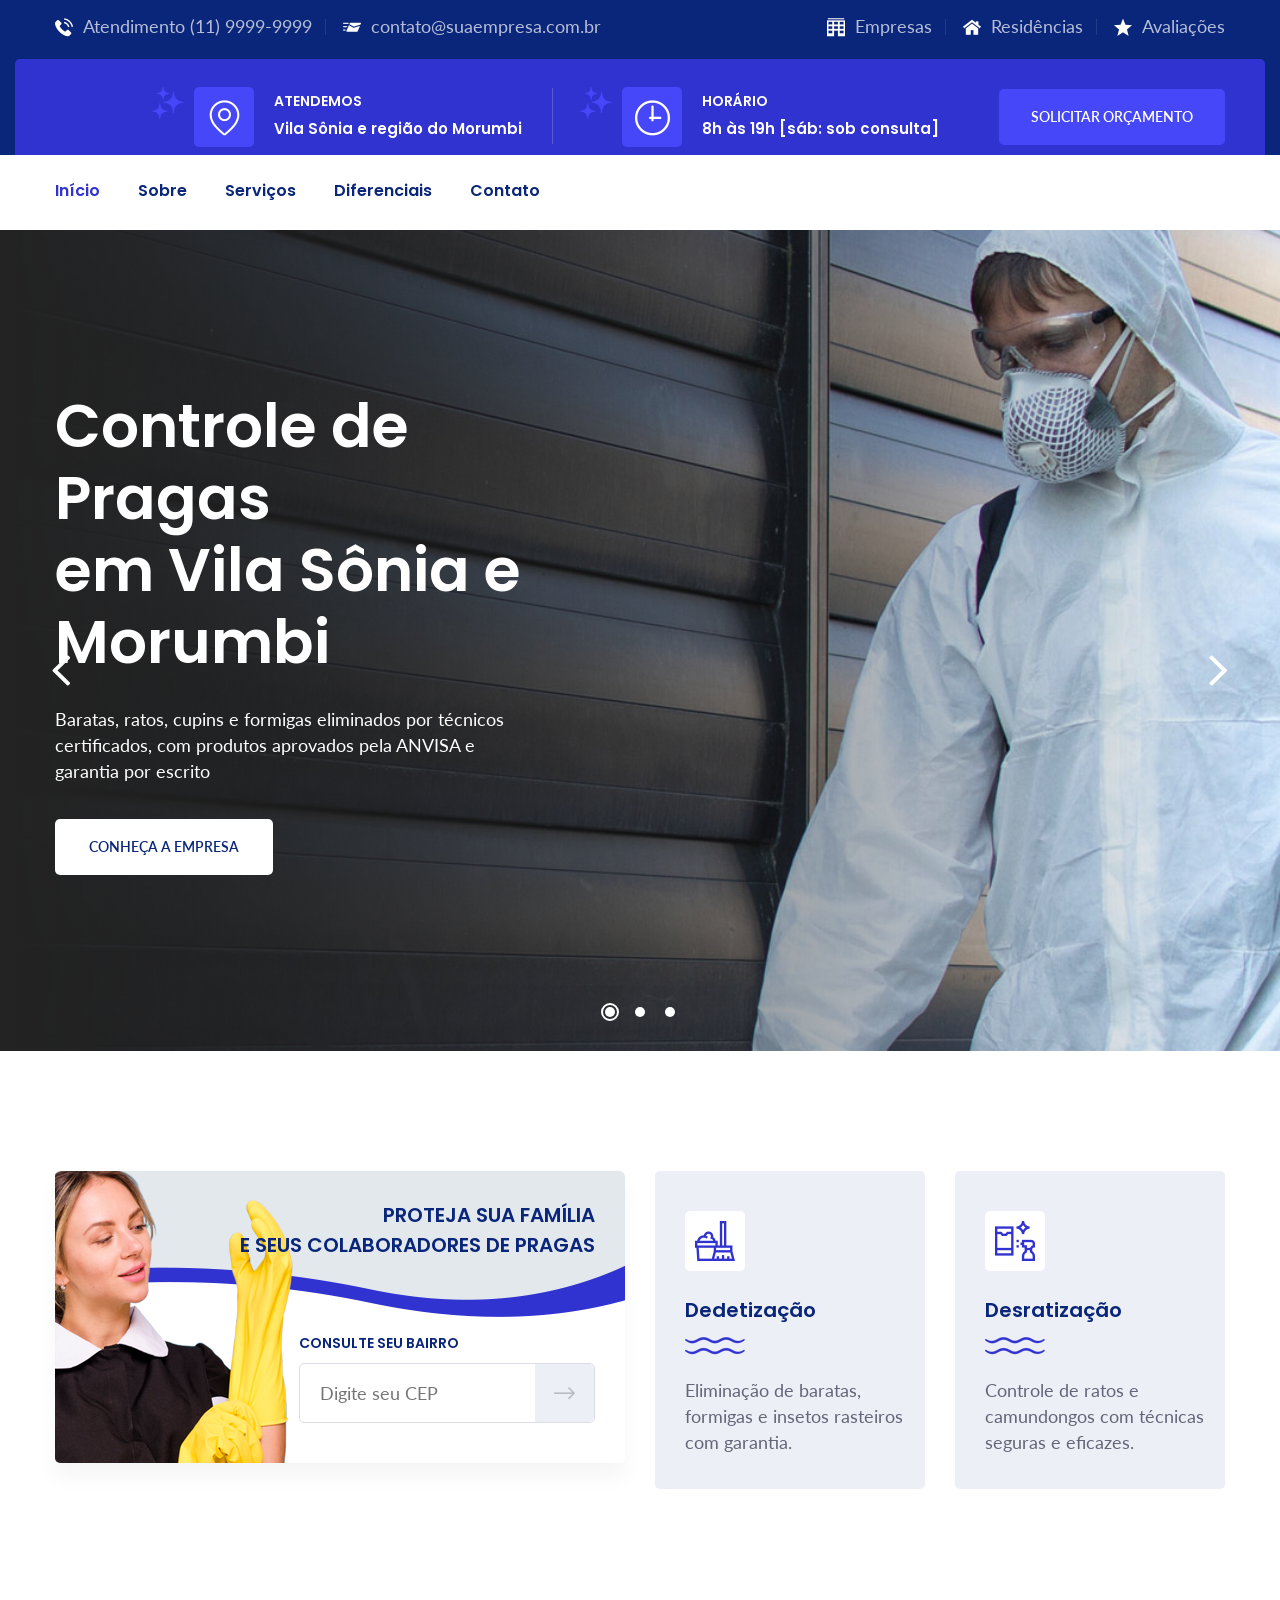
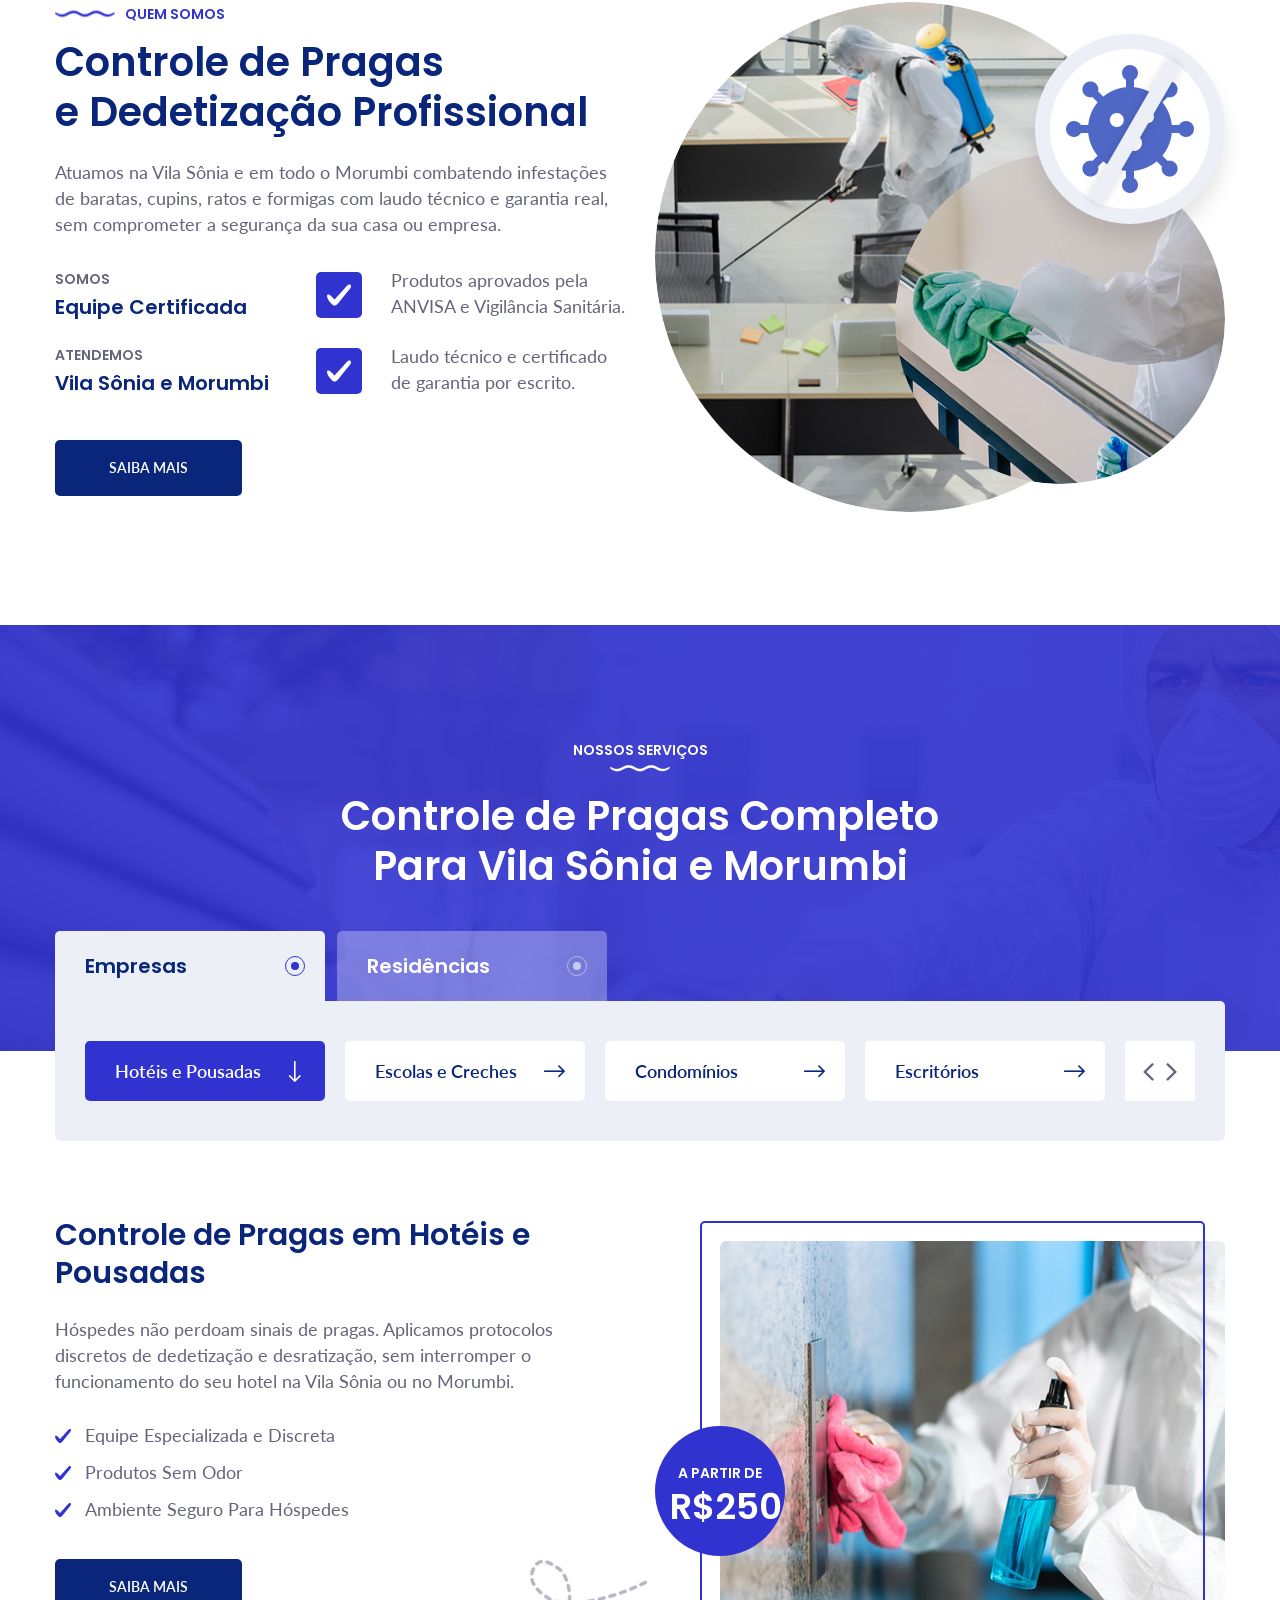
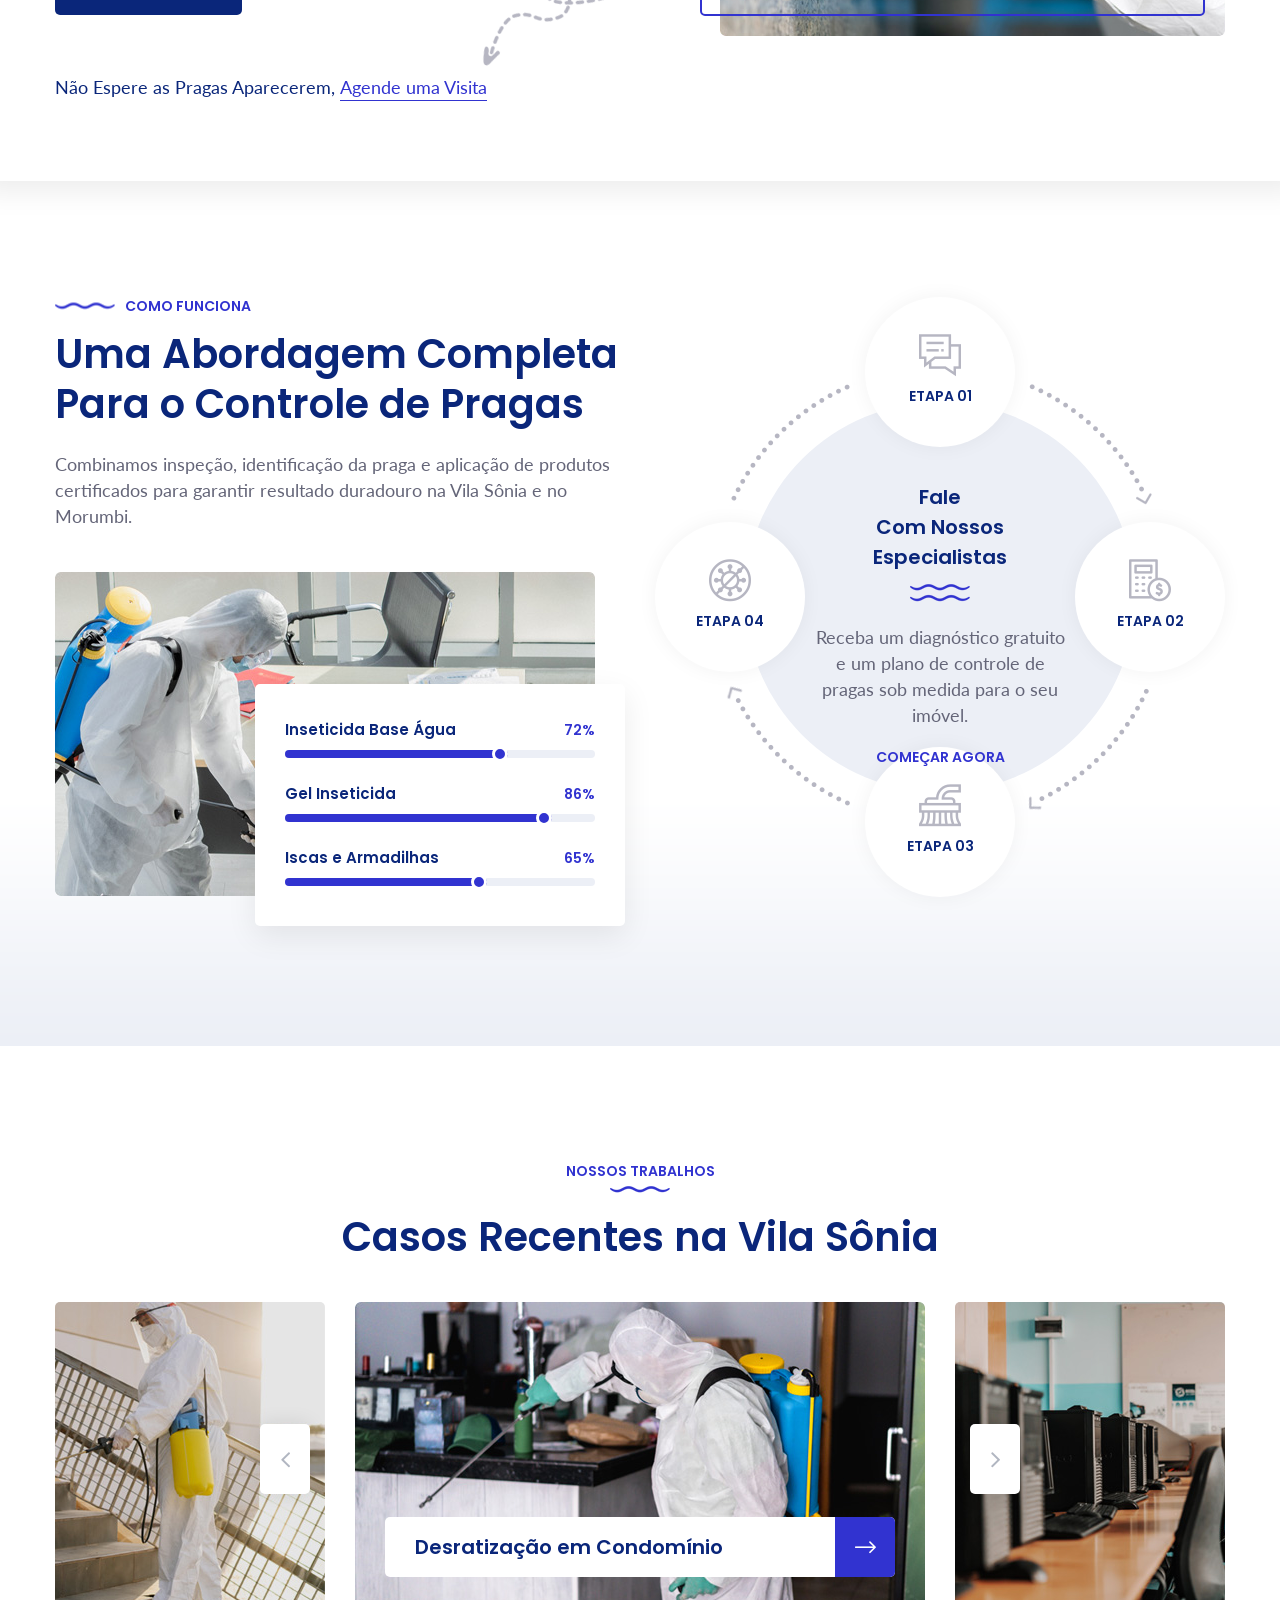
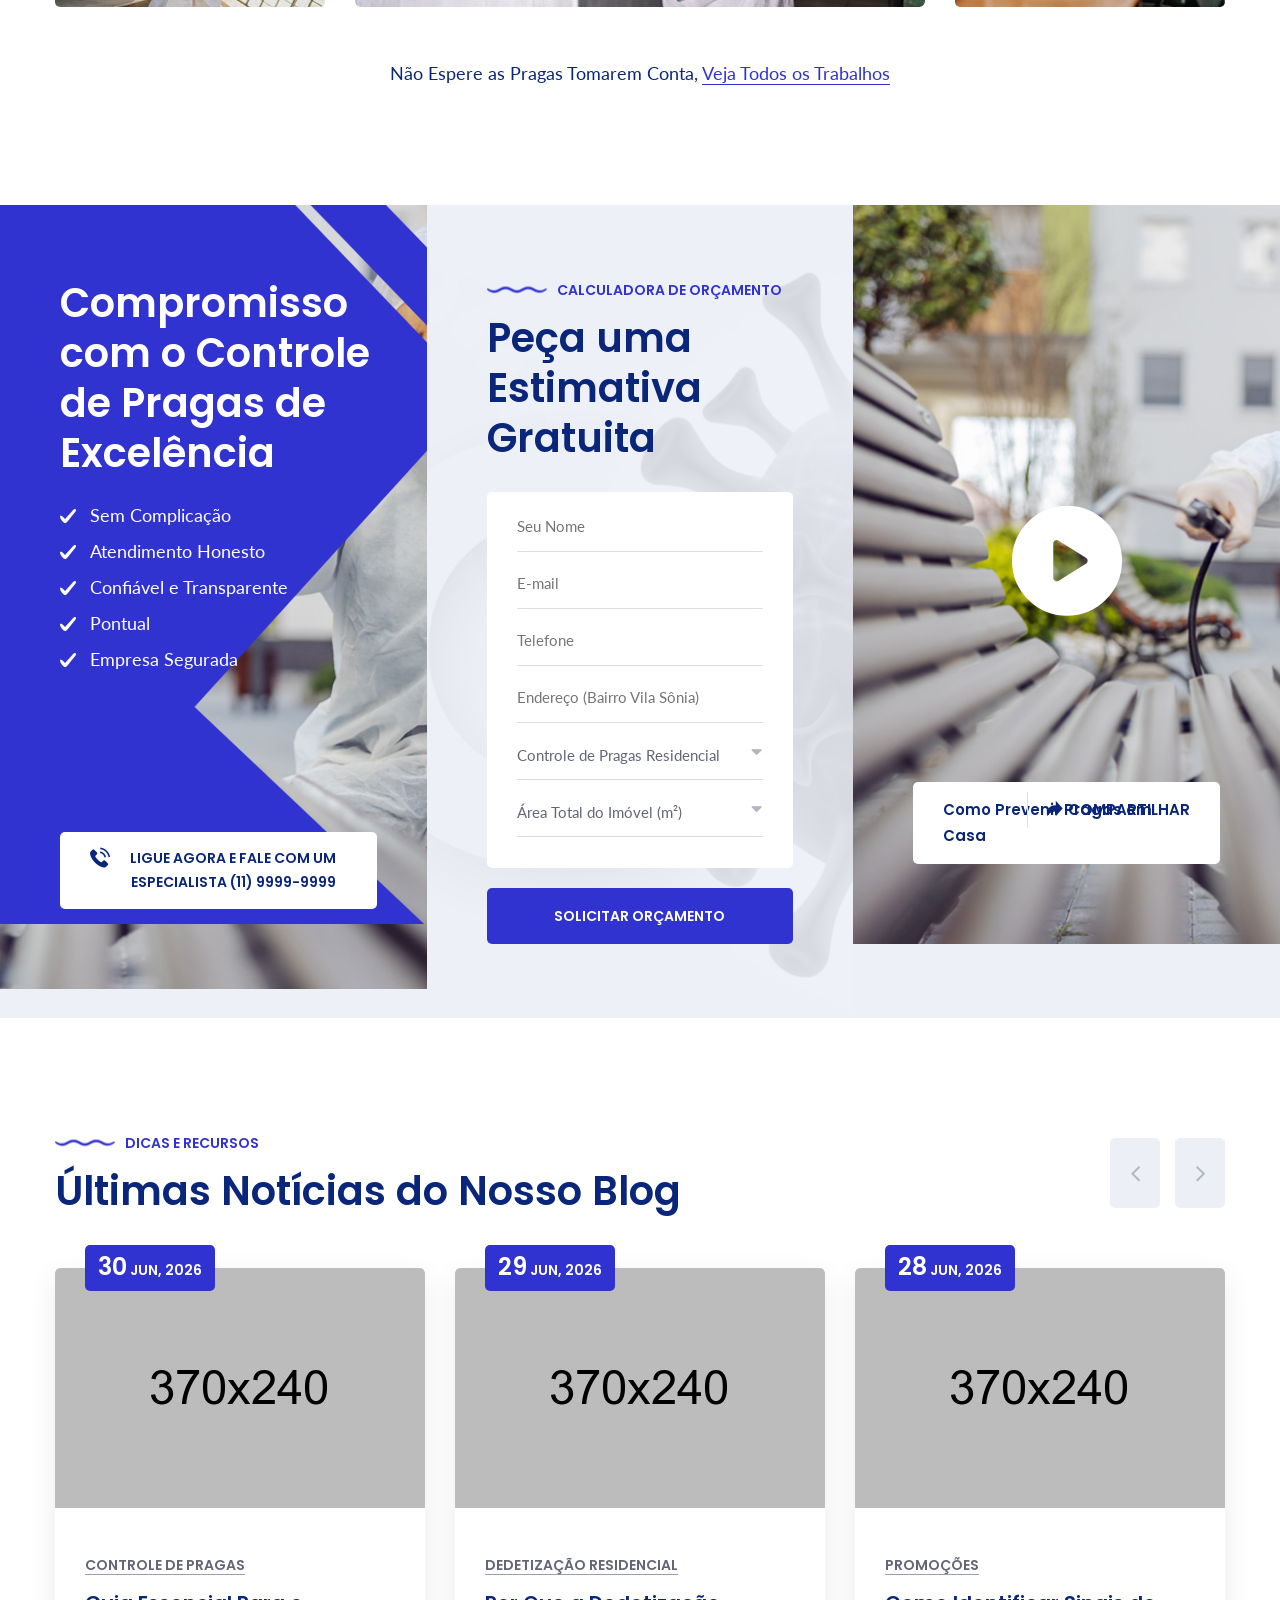
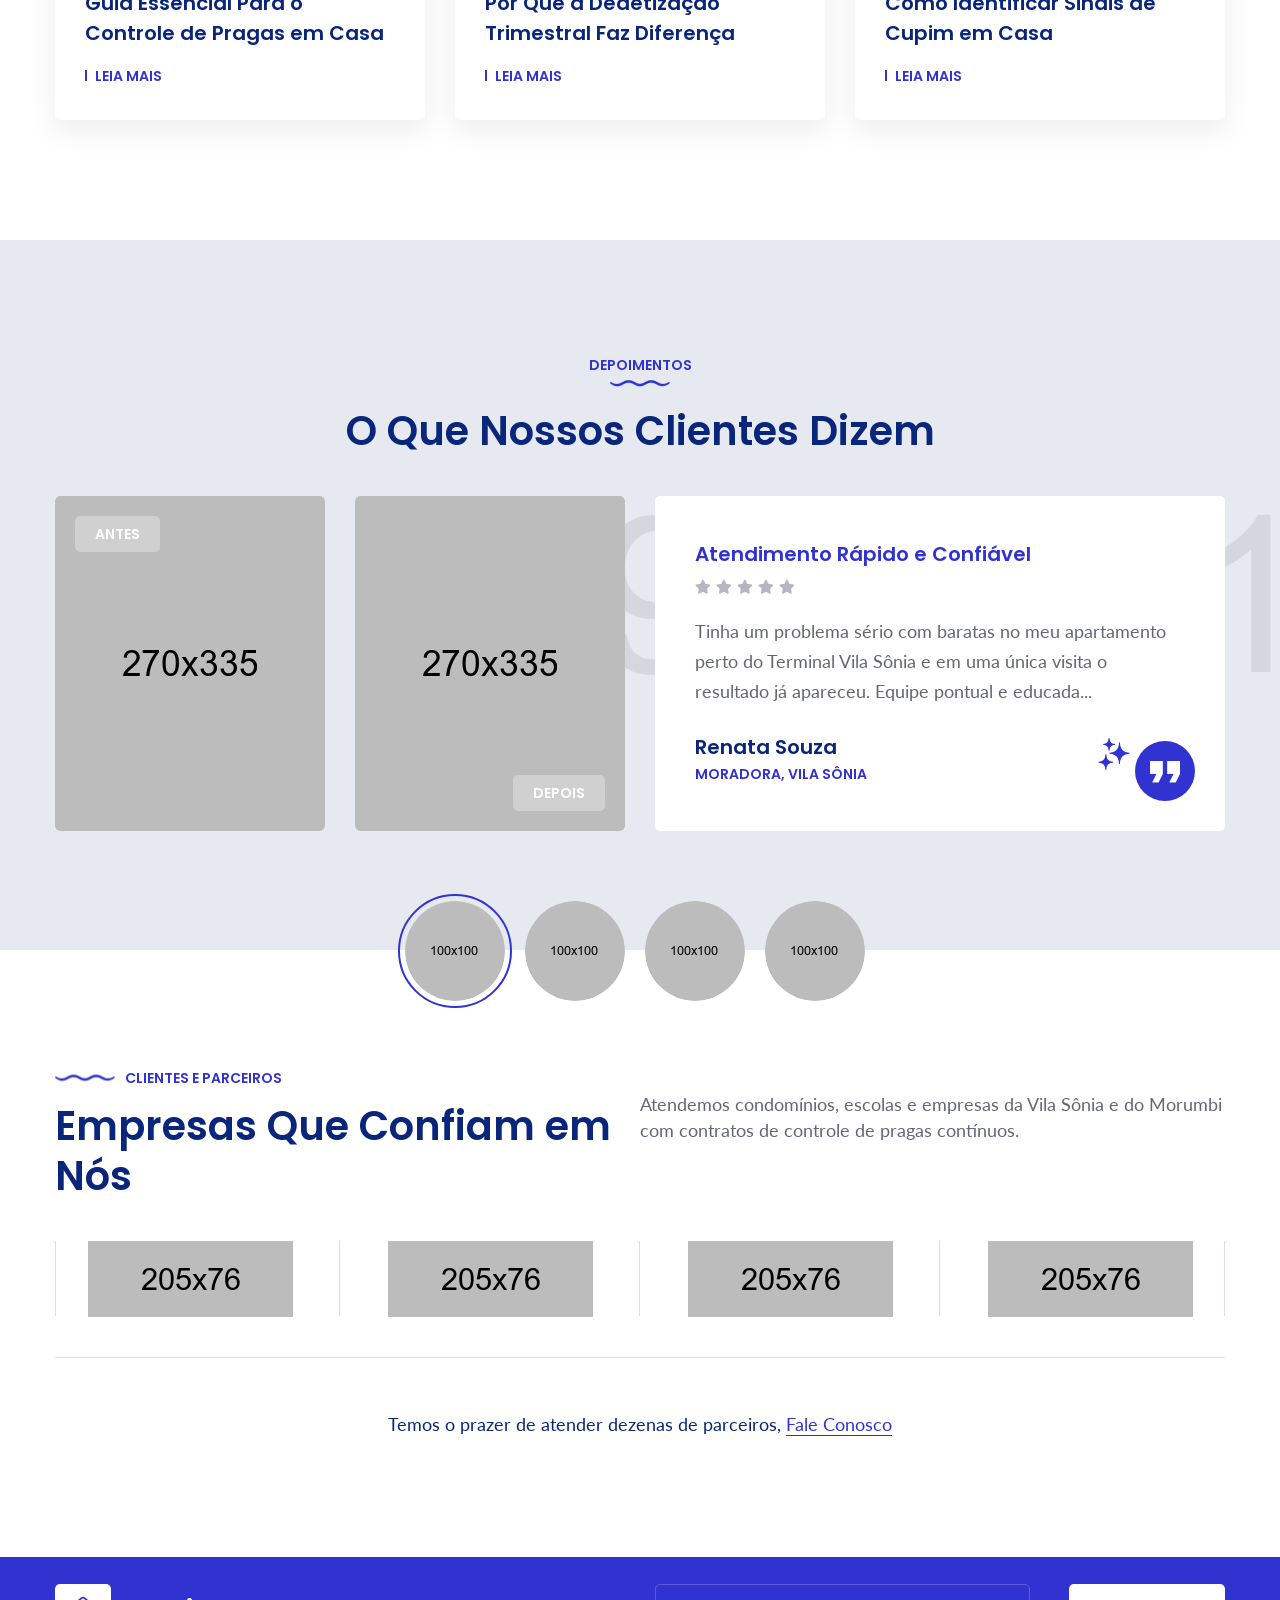
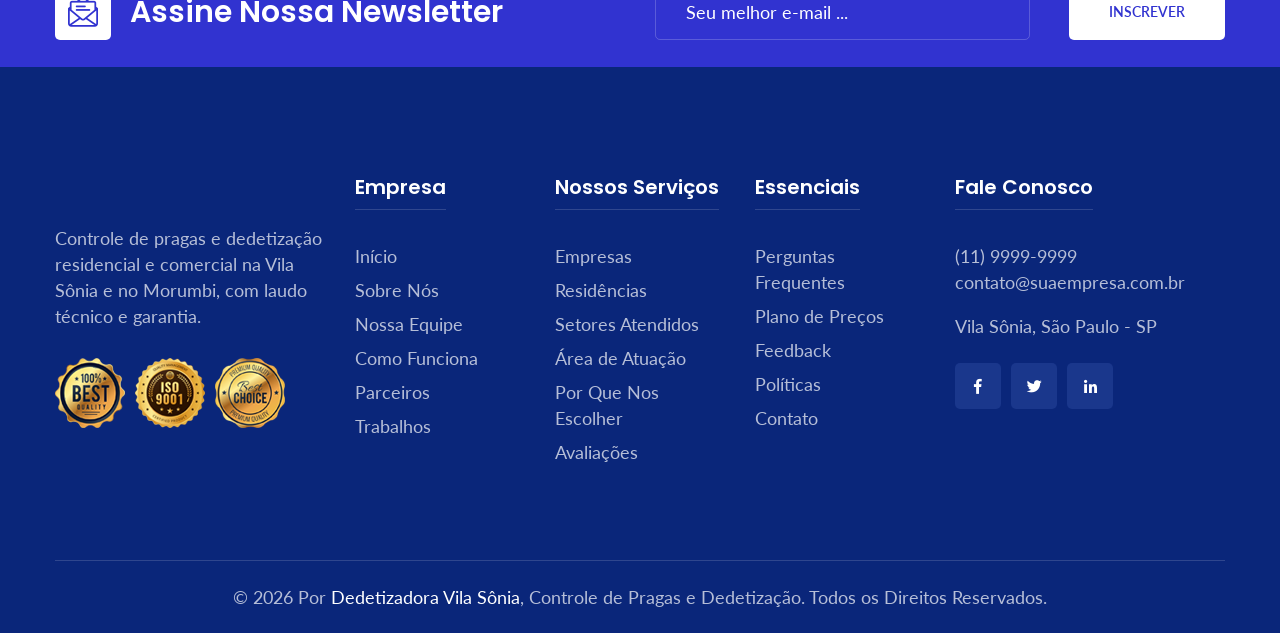
==== commit d282d27f: "feat: atualização de assets e configuração vercel" ====
--- a/index.html
+++ b/index.html
@@ -1017,7 +1017,7 @@
                     <div class="content_block_7">
                         <div class="content-box" style="background-image: url(assets/images/resource/video-1.jpg);">
                             <div class="video-btn">
-                                <a href="https://www.youtube.com/watch?v=nfP5N9Yc72A&amp;t=28s" class="lightbox-image" data-caption="">
+                                <a href="" class="lightbox-image" data-caption="">
                                     <i class="flaticon-play-button"></i>
                                     <span class="border-animation border-1"></span>
                                     <span class="border-animation border-2"></span>
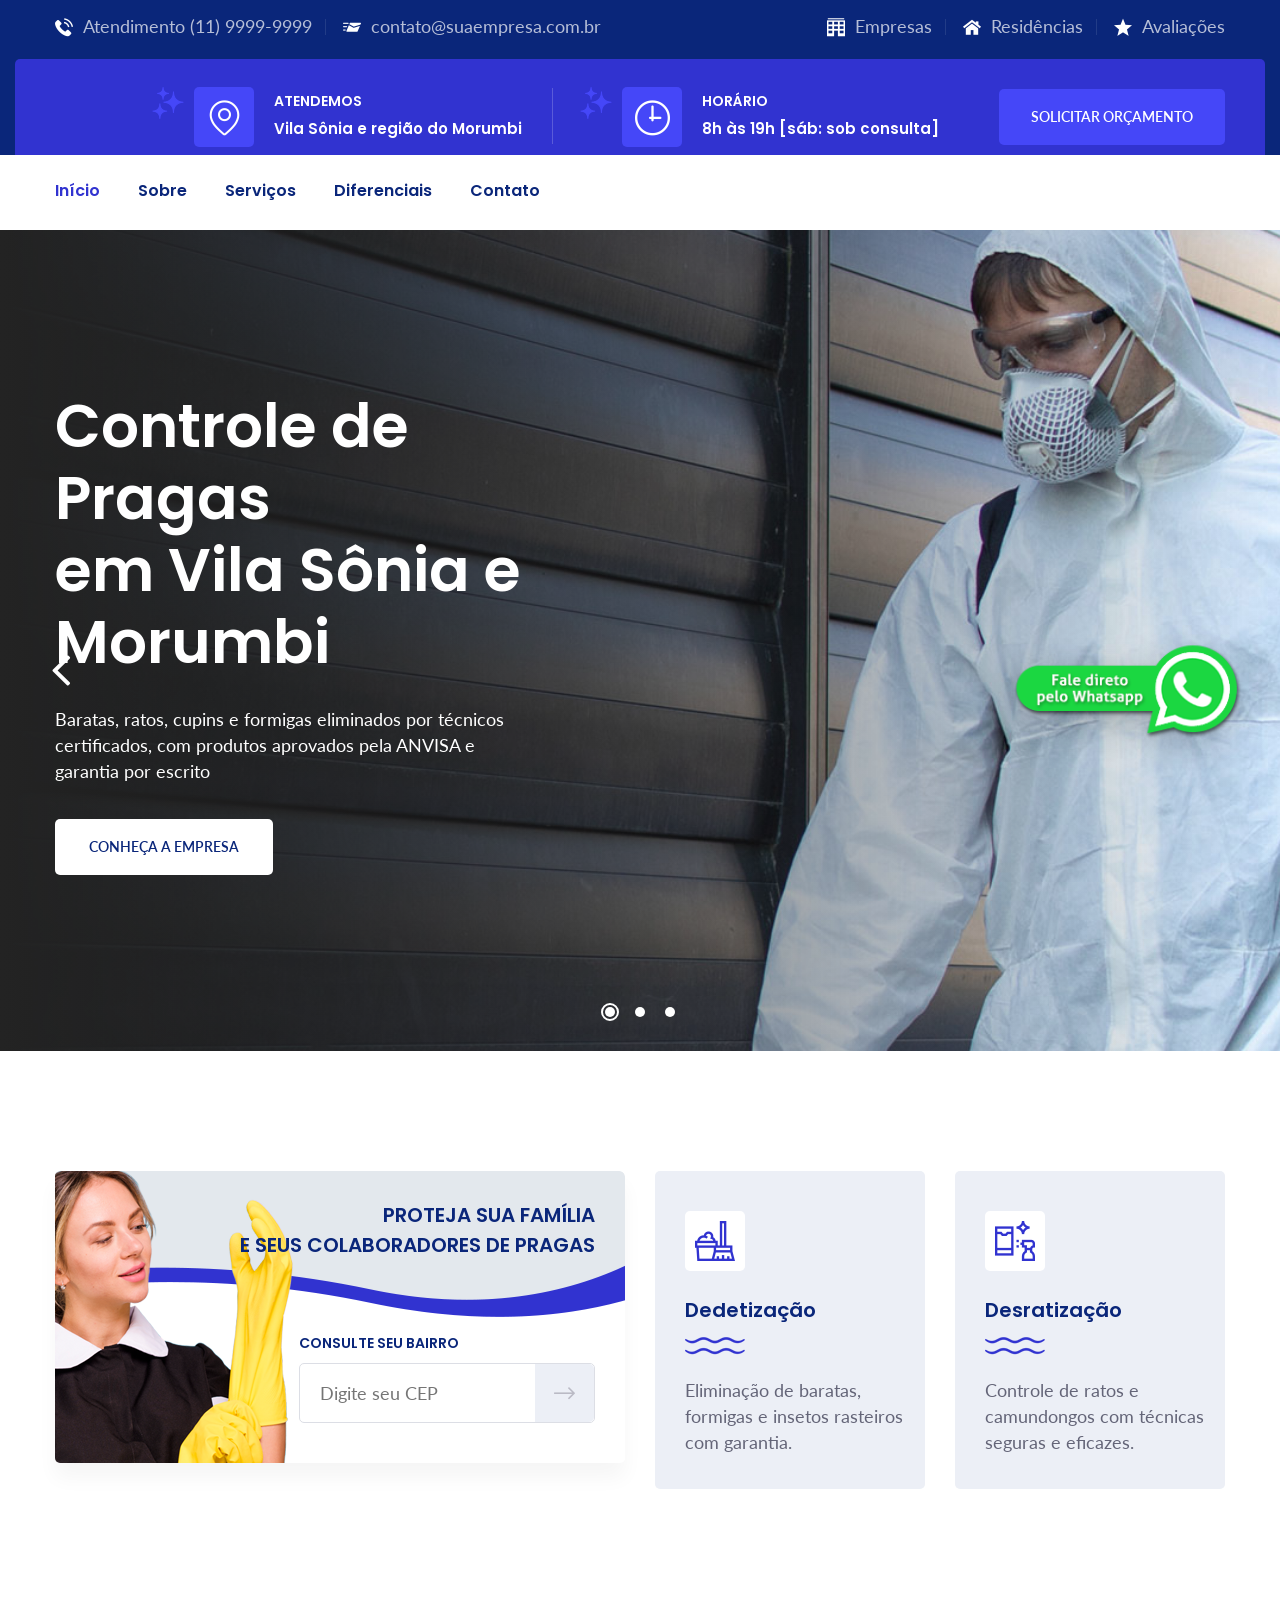
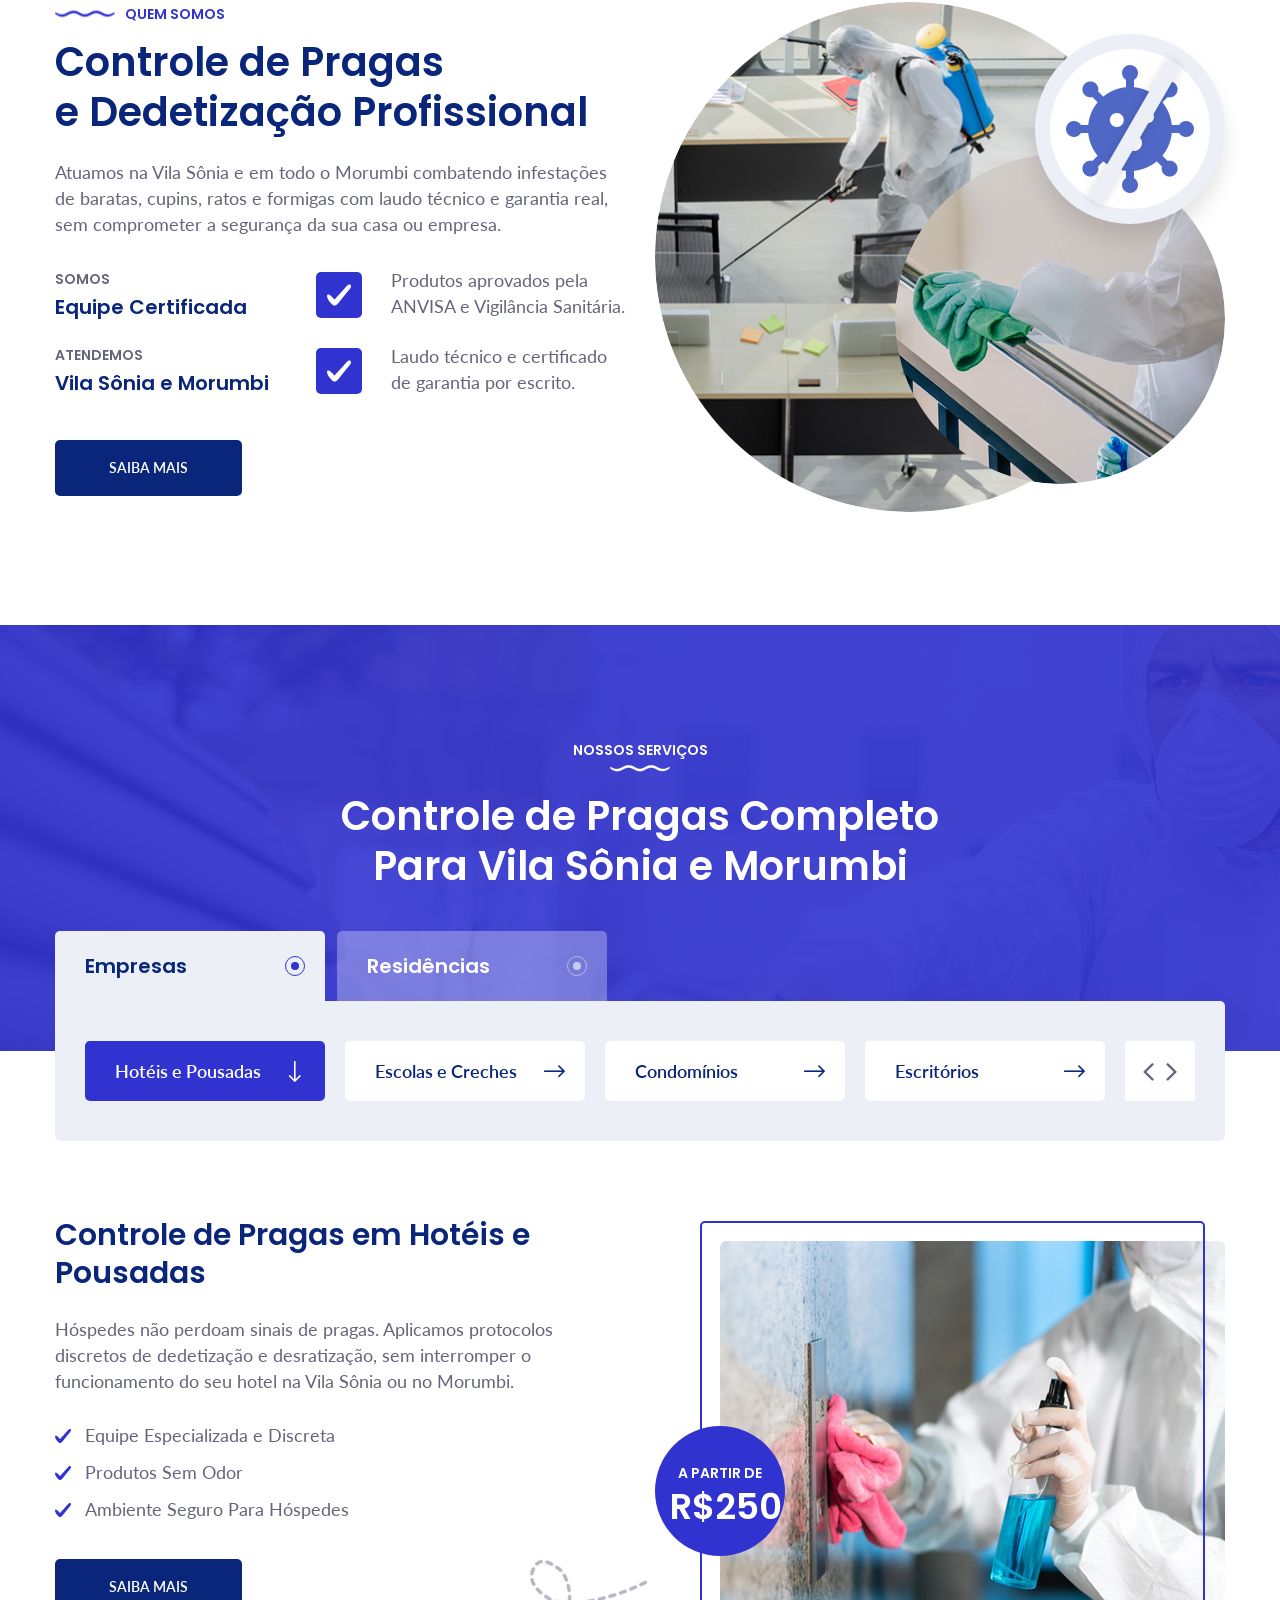
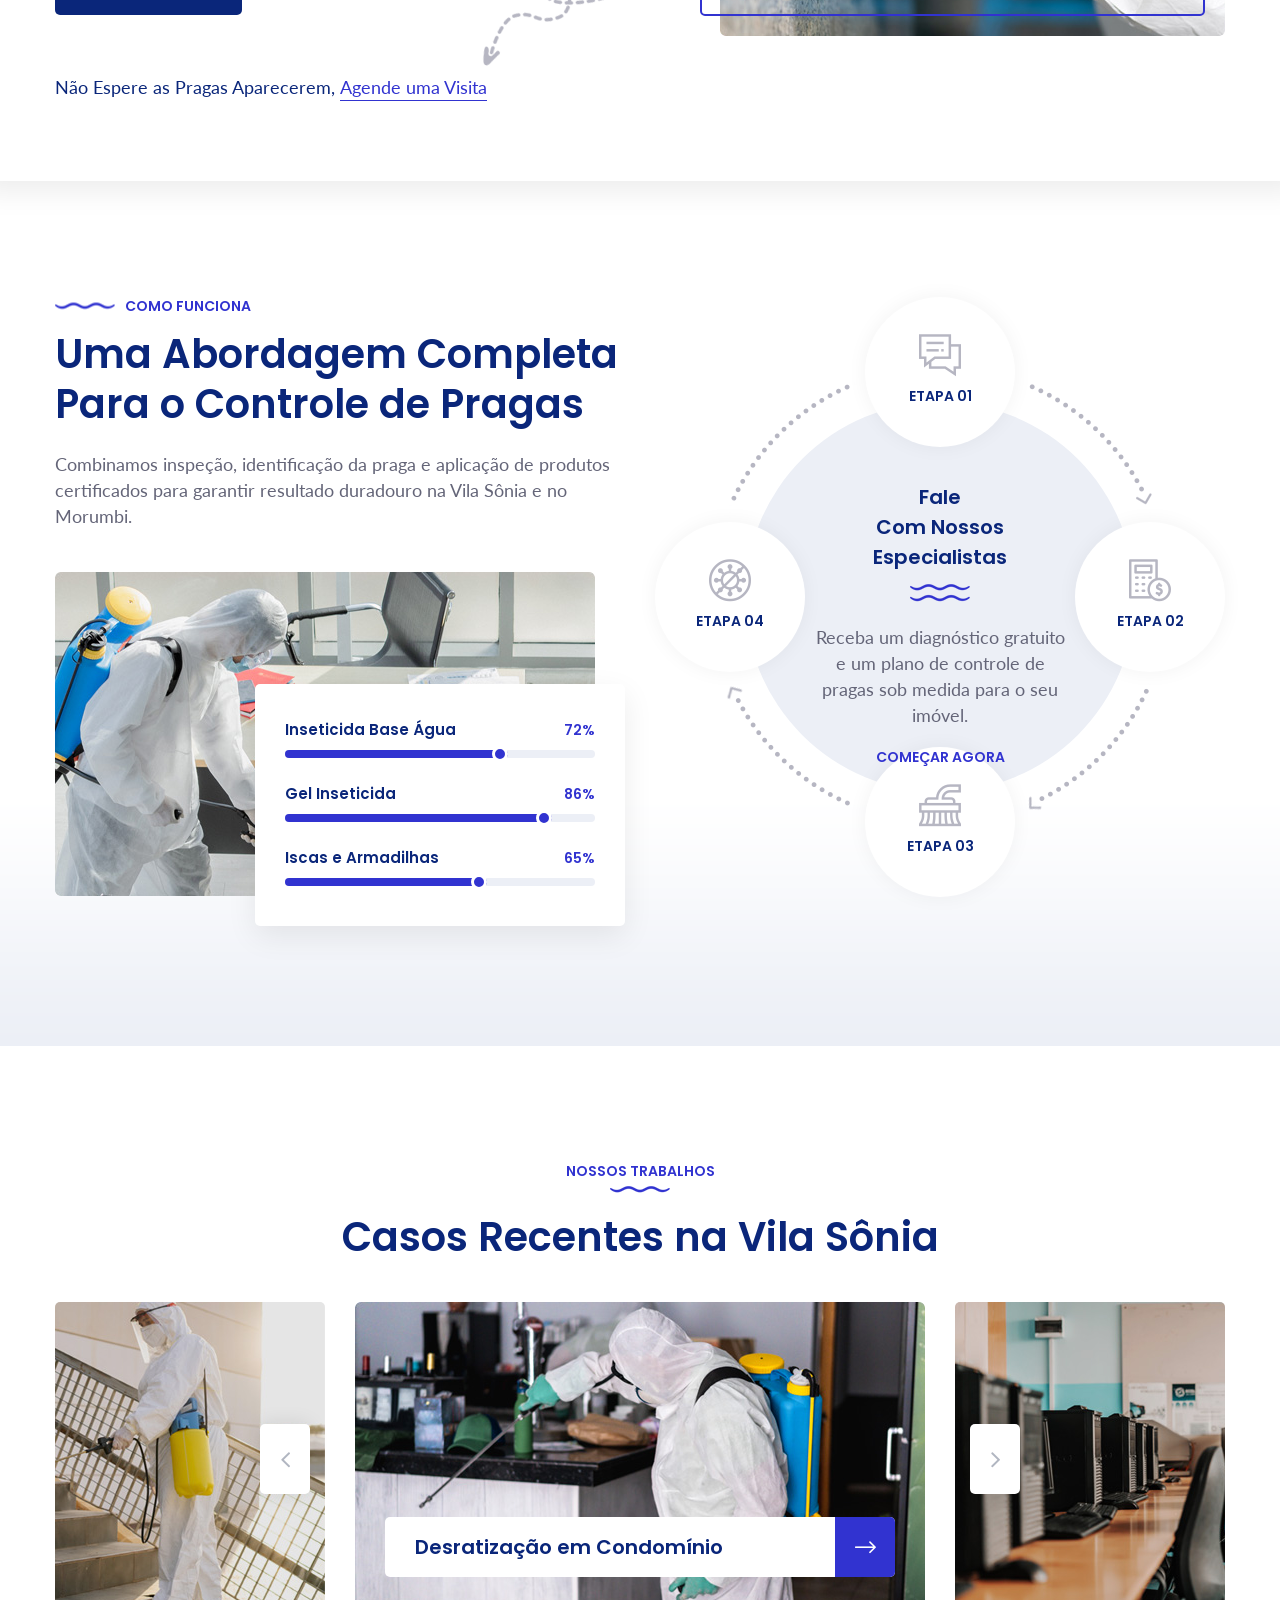
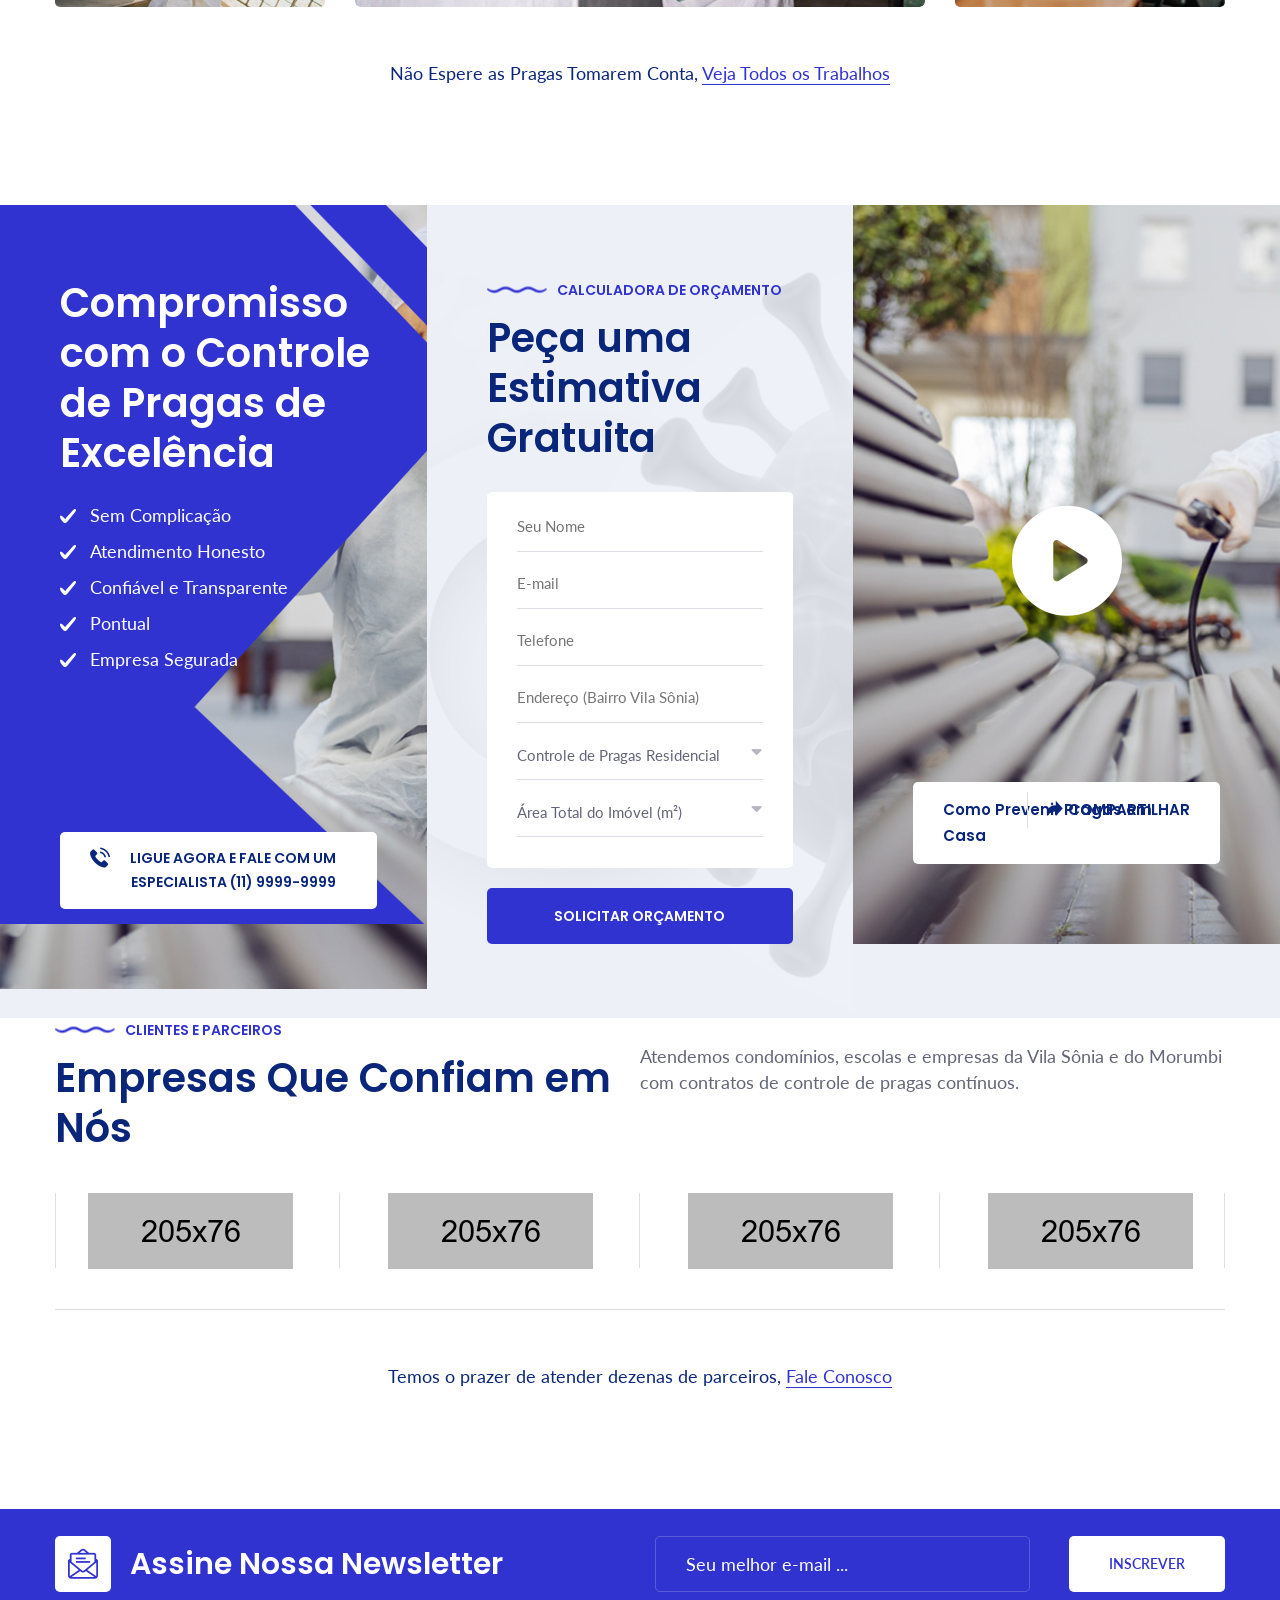
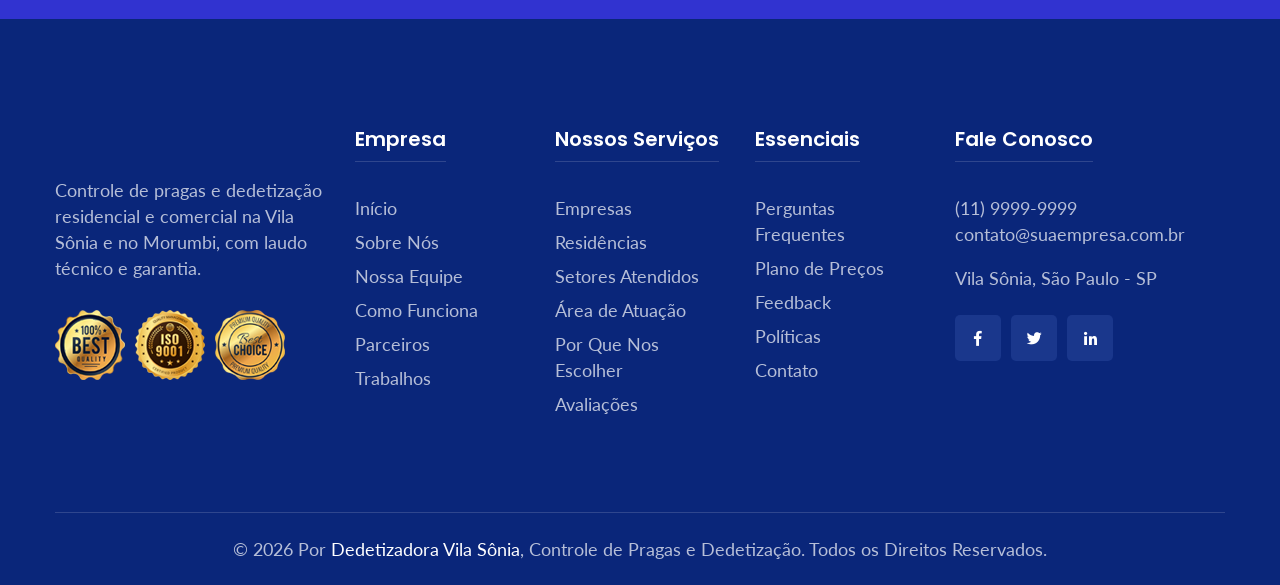
==== commit 3ad845ef: "Adiciona botao flutuante do WhatsApp" ====
--- a/index.html
+++ b/index.html
@@ -137,7 +137,7 @@
                         <div class="auto-container">
                             <div class="upper-inner clearfix">
                                 <div class="logo-box pull-left">
-                                    <figure class="logo"><a href="index-3.html"><img src="assets/images/logo.png" alt="Dedetizadora Vila Sônia - Controle de Pragas" title="Dedetizadora Vila Sônia"></a></figure>
+                                    <figure class="logo"><a href="index.html"><img src="" alt="Dedetizadora Vila Sônia - Controle de Pragas" title="Dedetizadora Vila Sônia"></a></figure>
                                 </div>
                                 <div class="right-column pull-right">
                                     <ul class="info-list clearfix">
@@ -154,7 +154,7 @@
                                             <h5>8h às 19h [sáb: sob consulta]</h5>
                                         </li>
                                         <li class="btn-box">
-                                            <a href="index-3.html" class="theme-btn-four thm-btn">Solicitar Orçamento</a>
+                                            <a href="index.html" class="theme-btn-four thm-btn">Solicitar Orçamento</a>
                                         </li>
                                     </ul>
                                 </div>
@@ -190,7 +190,7 @@
                 <div class="auto-container">
                     <div class="upper-inner clearfix">
                         <div class="logo-box pull-left">
-                            <figure class="logo"><a href="index-3.html"><img src="" alt=""></a></figure>
+                            <figure class="logo"><a href="index.html"><img src="" alt=""></a></figure>
                         </div>
                         <div class="right-column pull-right">
                             <ul class="info-list clearfix">
@@ -207,7 +207,7 @@
                                     <h5>8h às 19h [sáb: sob consulta]</h5>
                                 </li>
                                 <li class="btn-box">
-                                    <a href="index-3.html" class="theme-btn-four thm-btn">Solicitar Orçamento</a>
+                                    <a href="index.html" class="theme-btn-four thm-btn">Solicitar Orçamento</a>
                                 </li>
                             </ul>
                         </div>
@@ -232,17 +232,17 @@
                                         <li class="current dropdown"><a href="index.html">Início</a>
                                             
                                         </li>
-                                        <li class="dropdown"><a href="index.html">Sobre</a>
+                                        <li class="dropdown"><a href="quem-somos.html">Sobre</a>
             
                                         </li> 
-                                        <li class="dropdown"><a href="index.html">Serviços</a>
+                                        <li class="dropdown"><a href="servicos.html">Serviços</a>
                                             
                                         </li>  
-                                        <li class="dropdown"><a href="index.html">Diferenciais</a>
+                                        <li class="dropdown"><a href="quem-somos.html">Diferenciais</a>
                                             
                                         </li> 
                                         
-                                        <li><a href="contact.html">Contato</a></li>   
+                                        <li><a href="contato.html">Contato</a></li>   
                                     </ul>
                                 </div>
                             </nav>
@@ -294,7 +294,7 @@
             <div class="close-btn"><i class="fas fa-times"></i></div>
             
             <nav class="menu-box">
-                <div class="nav-logo"><a href="index.html"><img src="assets/images/logo-2.png" alt="Dedetizadora Vila Sônia" title="Dedetizadora Vila Sônia"></a></div>
+                <div class="nav-logo"><a href="index.html"><img src="" alt="Dedetizadora Vila Sônia" title="Dedetizadora Vila Sônia"></a></div>
                 <div class="menu-outer"><!--Here Menu Will Come Automatically Via Javascript / Same Menu as in Header--></div>
                 <div class="contact-info">
                     <h4>Fale Conosco</h4>
@@ -1043,281 +1043,6 @@
         </section>
         <!-- booking-section end -->
 
-
-        <!-- news-section -->
-        <section class="news-section sec-pad">
-            <div class="auto-container">
-                <div class="sec-title text-left">
-                    <h6>Dicas e Recursos</h6>
-                    <h2>Últimas Notícias do Nosso Blog</h2>
-                </div>
-                <div class="three-item-carousel owl-carousel owl-theme owl-dots-none nav-style-one">
-                    <div class="news-block-one">
-                        <div class="inner-box">
-                            <div class="image-box">
-                                <figure class="image"><a href="blog-details.html"><img src="assets/images/news/news-1.jpg" alt="Guia de controle de pragas"></a></figure>
-                                <div class="post-date"><h6><span>30</span> Jun, 2026</h6></div>
-                            </div>
-                            <div class="lower-content">
-                                <div class="category"><a href="blog-details.html">Controle de Pragas</a></div>
-                                <h4><a href="blog-details.html">Guia Essencial Para o Controle de Pragas em Casa</a></h4>
-                                <div class="link"><a href="blog-details.html">Leia Mais</a></div>
-                            </div>
-                        </div>
-                    </div>
-                    <div class="news-block-one">
-                        <div class="inner-box">
-                            <div class="image-box">
-                                <figure class="image"><a href="blog-details.html"><img src="assets/images/news/news-2.jpg" alt="Dedetização preventiva Vila Sônia"></a></figure>
-                                <div class="post-date"><h6><span>29</span> Jun, 2026</h6></div>
-                            </div>
-                            <div class="lower-content">
-                                <div class="category"><a href="blog-details.html">Dedetização Residencial</a></div>
-                                <h4><a href="blog-details.html">Por Que a Dedetização Trimestral Faz Diferença</a></h4>
-                                <div class="link"><a href="blog-details.html">Leia Mais</a></div>
-                            </div>
-                        </div>
-                    </div>
-                    <div class="news-block-one">
-                        <div class="inner-box">
-                            <div class="image-box">
-                                <figure class="image"><a href="blog-details.html"><img src="assets/images/news/news-3.jpg" alt="Promoção controle de pragas"></a></figure>
-                                <div class="post-date"><h6><span>28</span> Jun, 2026</h6></div>
-                            </div>
-                            <div class="lower-content">
-                                <div class="category"><a href="blog-details.html">Promoções</a></div>
-                                <h4><a href="blog-details.html">Como Identificar Sinais de Cupim em Casa</a></h4>
-                                <div class="link"><a href="blog-details.html">Leia Mais</a></div>
-                            </div>
-                        </div>
-                    </div>
-                </div>
-            </div>
-        </section>
-        <!-- news-section end -->
-
-
-        <!-- testimonial-section -->
-        <section class="testimonial-section">
-            <div class="bg-layer" style="background-image: url(assets/images/background/testimonial-1.jpg);"></div>
-            <div class="auto-container">
-                <div class="sec-title text-center">
-                    <h6>Depoimentos</h6>
-                    <h2>O Que Nossos Clientes Dizem</h2>
-                </div>
-                <div class="testimonial-inner">
-                    <div class="client-testimonial-carousel owl-carousel owl-theme owl-nav-none owl-dots-none">
-                        <div class="row clearfix">
-                            <div class="col-lg-6 col-md-12 col-sm-12 image-column">
-                                <div class="image-box">
-                                    <div class="row clearfix">
-                                        <div class="col-lg-6 col-md-6 col-sm-12 column">
-                                            <figure class="image">
-                                                <img src="assets/images/resource/testimonial-1.jpg" alt="Antes do controle de pragas">
-                                                <div class="before"><h6>Antes</h6></div>
-                                            </figure>
-                                        </div>
-                                        <div class="col-lg-6 col-md-6 col-sm-12 column">
-                                            <figure class="image">
-                                                <img src="assets/images/resource/testimonial-2.jpg" alt="Depois do controle de pragas">
-                                                <div class="after"><h6>Depois</h6></div>
-                                            </figure>
-                                        </div>
-                                    </div>
-                                </div>
-                            </div>
-                            <div class="col-lg-6 col-md-12 col-sm-12 content-column">
-                                <div class="testimonial-block-one">
-                                    <div class="inner-box">
-                                        <h4>Atendimento Rápido e Confiável</h4>
-                                        <ul class="rating-box clearfix">
-                                            <li><i class="fas fa-star"></i></li>
-                                            <li><i class="fas fa-star"></i></li>
-                                            <li><i class="fas fa-star"></i></li>
-                                            <li><i class="fas fa-star"></i></li>
-                                            <li><i class="fas fa-star"></i></li>
-                                        </ul>
-                                        <div class="text">
-                                            <p>Tinha um problema sério com baratas no meu apartamento perto do Terminal Vila Sônia e em uma única visita o resultado já apareceu. Equipe pontual e educada...</p>
-                                        </div>
-                                        <div class="author-box">
-                                            <h4>Renata Souza</h4>
-                                            <span class="designation">Moradora, Vila Sônia</span>
-                                        </div>
-                                        <div class="quote-box">
-                                            <div class="quote"><i class="flaticon-quote"></i></div>
-                                            <div class="shape" style="background-image: url(assets/images/icons/star-1.png);"></div>
-                                        </div>
-                                    </div>
-                                </div>
-                            </div>
-                        </div>
-                        <div class="row clearfix">
-                            <div class="col-lg-6 col-md-12 col-sm-12 image-column">
-                                <div class="image-box">
-                                    <div class="row clearfix">
-                                        <div class="col-lg-6 col-md-6 col-sm-12 column">
-                                            <figure class="image">
-                                                <img src="assets/images/resource/testimonial-1.jpg" alt="Antes da desratização">
-                                                <div class="before"><h6>Antes</h6></div>
-                                            </figure>
-                                        </div>
-                                        <div class="col-lg-6 col-md-6 col-sm-12 column">
-                                            <figure class="image">
-                                                <img src="assets/images/resource/testimonial-2.jpg" alt="Depois da desratização">
-                                                <div class="after"><h6>Depois</h6></div>
-                                            </figure>
-                                        </div>
-                                    </div>
-                                </div>
-                            </div>
-                            <div class="col-lg-6 col-md-12 col-sm-12 content-column">
-                                <div class="testimonial-block-one">
-                                    <div class="inner-box">
-                                        <h4>Nunca Mais Vimos um Rato em Casa</h4>
-                                        <ul class="rating-box clearfix">
-                                            <li><i class="fas fa-star"></i></li>
-                                            <li><i class="fas fa-star"></i></li>
-                                            <li><i class="fas fa-star"></i></li>
-                                            <li><i class="fas fa-star"></i></li>
-                                            <li><i class="fas fa-star"></i></li>
-                                        </ul>
-                                        <div class="text">
-                                            <p>Nosso condomínio na região do Morumbi enfrentava infestação de ratos há meses. Depois do tratamento e do laudo entregue ao síndico, o problema foi resolvido de vez...</p>
-                                        </div>
-                                        <div class="author-box">
-                                            <h4>Carlos Mendes</h4>
-                                            <span class="designation">Síndico, Condomínio no Morumbi</span>
-                                        </div>
-                                        <div class="quote-box">
-                                            <div class="quote"><i class="flaticon-quote"></i></div>
-                                            <div class="shape" style="background-image: url(assets/images/icons/star-1.png);"></div>
-                                        </div>
-                                    </div>
-                                </div>
-                            </div>
-                        </div>
-                        <div class="row clearfix">
-                            <div class="col-lg-6 col-md-12 col-sm-12 image-column">
-                                <div class="image-box">
-                                    <div class="row clearfix">
-                                        <div class="col-lg-6 col-md-6 col-sm-12 column">
-                                            <figure class="image">
-                                                <img src="assets/images/resource/testimonial-1.jpg" alt="Antes da descupinização">
-                                                <div class="before"><h6>Antes</h6></div>
-                                            </figure>
-                                        </div>
-                                        <div class="col-lg-6 col-md-6 col-sm-12 column">
-                                            <figure class="image">
-                                                <img src="assets/images/resource/testimonial-2.jpg" alt="Depois da descupinização">
-                                                <div class="after"><h6>Depois</h6></div>
-                                            </figure>
-                                        </div>
-                                    </div>
-                                </div>
-                            </div>
-                            <div class="col-lg-6 col-md-12 col-sm-12 content-column">
-                                <div class="testimonial-block-one">
-                                    <div class="inner-box">
-                                        <h4>Cupim Eliminado Sem Sujeira</h4>
-                                        <ul class="rating-box clearfix">
-                                            <li><i class="fas fa-star"></i></li>
-                                            <li><i class="fas fa-star"></i></li>
-                                            <li><i class="fas fa-star"></i></li>
-                                            <li><i class="fas fa-star"></i></li>
-                                            <li><i class="fas fa-star"></i></li>
-                                        </ul>
-                                        <div class="text">
-                                            <p>Achei que teria que trocar todo o piso de madeira da minha casa por causa do cupim. A equipe fez a descupinização sem sujeira e sem cheiro forte...</p>
-                                        </div>
-                                        <div class="author-box">
-                                            <h4>Fernanda Lima</h4>
-                                            <span class="designation">Moradora, próximo ao Terminal Vila Sônia</span>
-                                        </div>
-                                        <div class="quote-box">
-                                            <div class="quote"><i class="flaticon-quote"></i></div>
-                                            <div class="shape" style="background-image: url(assets/images/icons/star-1.png);"></div>
-                                        </div>
-                                    </div>
-                                </div>
-                            </div>
-                        </div>
-                        <div class="row clearfix">
-                            <div class="col-lg-6 col-md-12 col-sm-12 image-column">
-                                <div class="image-box">
-                                    <div class="row clearfix">
-                                        <div class="col-lg-6 col-md-6 col-sm-12 column">
-                                            <figure class="image">
-                                                <img src="assets/images/resource/testimonial-1.jpg" alt="Antes do controle de pragas comercial">
-                                                <div class="before"><h6>Antes</h6></div>
-                                            </figure>
-                                        </div>
-                                        <div class="col-lg-6 col-md-6 col-sm-12 column">
-                                            <figure class="image">
-                                                <img src="assets/images/resource/testimonial-2.jpg" alt="Depois do controle de pragas comercial">
-                                                <div class="after"><h6>Depois</h6></div>
-                                            </figure>
-                                        </div>
-                                    </div>
-                                </div>
-                            </div>
-                            <div class="col-lg-6 col-md-12 col-sm-12 content-column">
-                                <div class="testimonial-block-one">
-                                    <div class="inner-box">
-                                        <h4>Laudo Aceito na Vigilância Sanitária</h4>
-                                        <ul class="rating-box clearfix">
-                                            <li><i class="fas fa-star"></i></li>
-                                            <li><i class="fas fa-star"></i></li>
-                                            <li><i class="fas fa-star"></i></li>
-                                            <li><i class="fas fa-star"></i></li>
-                                            <li><i class="fas fa-star"></i></li>
-                                        </ul>
-                                        <div class="text">
-                                            <p>Meu restaurante na Vila Sônia precisava do laudo técnico para a fiscalização. O serviço foi rápido e o documento foi aceito sem nenhuma ressalva...</p>
-                                        </div>
-                                        <div class="author-box">
-                                            <h4>Marcos Tavares</h4>
-                                            <span class="designation">Proprietário de Restaurante, Vila Sônia</span>
-                                        </div>
-                                        <div class="quote-box">
-                                            <div class="quote"><i class="flaticon-quote"></i></div>
-                                            <div class="shape" style="background-image: url(assets/images/icons/star-1.png);"></div>
-                                        </div>
-                                    </div>
-                                </div>
-                            </div>
-                        </div>
-                    </div>
-                    <div class="client-thumb-outer">
-                        <div class="client-thumbs-carousel owl-carousel owl-theme owl-dots-none owl-nav-none">
-                            <div class="thumb-item">
-                                <figure class="thumb-box">
-                                    <img src="assets/images/resource/testimonial-1.png" alt="Cliente Vila Sônia">
-                                </figure>
-                            </div>
-                            <div class="thumb-item">
-                                <figure class="thumb-box">
-                                    <img src="assets/images/resource/testimonial-2.png" alt="Cliente Morumbi">
-                                </figure>
-                            </div>
-                            <div class="thumb-item">
-                                <figure class="thumb-box">
-                                    <img src="assets/images/resource/testimonial-3.png" alt="Cliente condomínio Vila Sônia">
-                                </figure>
-                            </div>
-                            <div class="thumb-item">
-                                <figure class="thumb-box">
-                                    <img src="assets/images/resource/testimonial-4.png" alt="Cliente restaurante Vila Sônia">
-                                </figure>
-                            </div>
-                        </div>
-                    </div>
-                </div>
-            </div>
-        </section>
-        <!-- testimonial-section end -->
-
-
         <!-- clients-section -->
         <section class="clients-section">
             <div class="auto-container">
@@ -1391,11 +1116,11 @@
                                 <div class="widget-content">
                                     <ul class="links-list clearfix">
                                         <li><a href="index.html">Início</a></li>
-                                        <li><a href="index.html">Sobre Nós</a></li>
-                                        <li><a href="index.html">Nossa Equipe</a></li>
-                                        <li><a href="index.html">Como Funciona</a></li>
-                                        <li><a href="index.html">Parceiros</a></li>
-                                        <li><a href="index.html">Trabalhos</a></li>
+                                        <li><a href="quem-somos.html">Sobre Nós</a></li>
+                                        <li><a href="quem-somos.html">Nossa Equipe</a></li>
+                                        <li><a href="quem-somos.html">Como Funciona</a></li>
+                                        <li><a href="quem-somos.html">Parceiros</a></li>
+                                        <li><a href="quem-somos.html">Trabalhos</a></li>
                                     </ul>
                                 </div>
                             </div>
@@ -1407,12 +1132,12 @@
                                 </div>
                                 <div class="widget-content">
                                     <ul class="links-list clearfix">
-                                        <li><a href="index.html">Empresas</a></li>
-                                        <li><a href="index.html">Residências</a></li>
-                                        <li><a href="index.html">Setores Atendidos</a></li>
-                                        <li><a href="index.html">Área de Atuação</a></li>
-                                        <li><a href="index.html">Por Que Nos Escolher</a></li>
-                                        <li><a href="index.html">Avaliações</a></li>
+                                        <li><a href="servicos.html">Empresas</a></li>
+                                        <li><a href="servicos.html">Residências</a></li>
+                                        <li><a href="servicos.html">Setores Atendidos</a></li>
+                                        <li><a href="servicos.html">Área de Atuação</a></li>
+                                        <li><a href="servicos.html">Por Que Nos Escolher</a></li>
+                                        <li><a href="servicos.html">Avaliações</a></li>
                                     </ul>
                                 </div>
                             </div>
@@ -1425,10 +1150,10 @@
                                 <div class="widget-content">
                                     <ul class="links-list clearfix">
                                         <li><a href="index.html">Perguntas Frequentes</a></li>
-                                        <li><a href="index.html">Plano de Preços</a></li>
+                                        <li><a href="servicos.html">Plano de Preços</a></li>
                                         <li><a href="index.html">Feedback</a></li>
                                         <li><a href="index.html">Políticas</a></li>
-                                        <li><a href="index.html">Contato</a></li>
+                                        <li><a href="contato.html">Contato</a></li>
                                     </ul>
                                 </div>
                             </div>
@@ -1462,6 +1187,11 @@
         <!-- main-footer end -->
 
 
+        <a class="floating-whatsapp-button" href="https://wa.me/551199999999?text=Ol%C3%A1!%20Quero%20falar%20com%20a%20Dedetizadora%20Vila%20S%C3%B4nia." target="_blank" rel="noopener noreferrer" aria-label="Falar no WhatsApp">
+            <img src="assets/images/botao/botao-whatsapp.png" alt="Falar no WhatsApp">
+        </a>
+
+
         <!--Scroll to top-->
         <button class="scroll-top scroll-to-target" data-target="html">
             <span class="flaticon-up-arrow"></span>
--- a/assets/css/style.css
+++ b/assets/css/style.css
@@ -548,7 +548,7 @@
   right: 60px;
   font-size: 20px;
   border-radius: 5px;
-  z-index: 99;
+  z-index: 1002;
   color: #ffffff;
   text-align: center;
   cursor: pointer;
@@ -12375,6 +12375,37 @@
   opacity: 1;
 }
 
+.floating-whatsapp-button{
+  position: fixed;
+  right: 18px;
+  bottom: 72px;
+  width: 264px;
+  height: 264px;
+  z-index: 1001;
+  display: block;
+  filter: drop-shadow(0 10px 18px rgba(0,0,0,0.22));
+}
+
+.floating-whatsapp-button img{
+  display: block;
+  width: 100%;
+  height: 100%;
+  object-fit: contain;
+}
+
+.floating-whatsapp-button:hover{
+  transform: scale(1.04);
+}
+
+@media only screen and (max-width: 767px){
+  .floating-whatsapp-button{
+    right: 14px;
+    bottom: 72px;
+    width: 208px;
+    height: 208px;
+  }
+}
+
 
 /** checkout **/
 
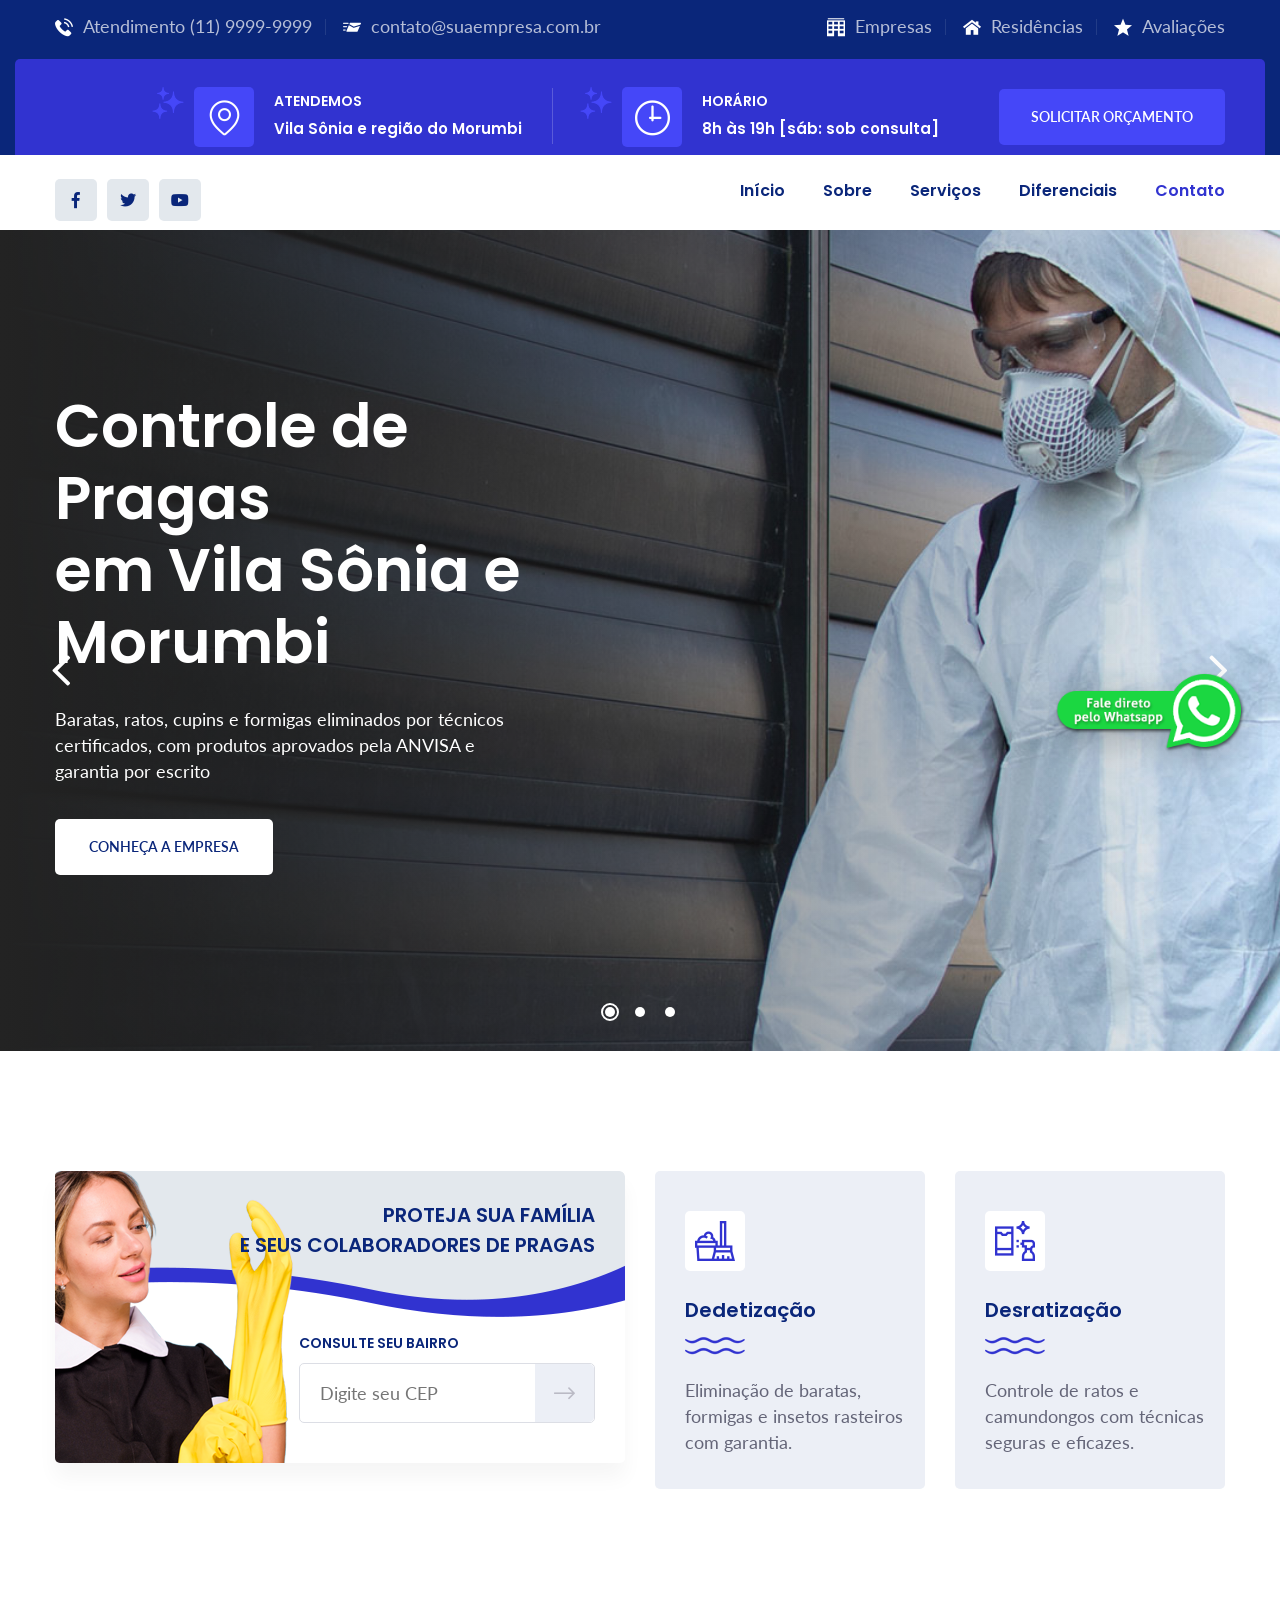
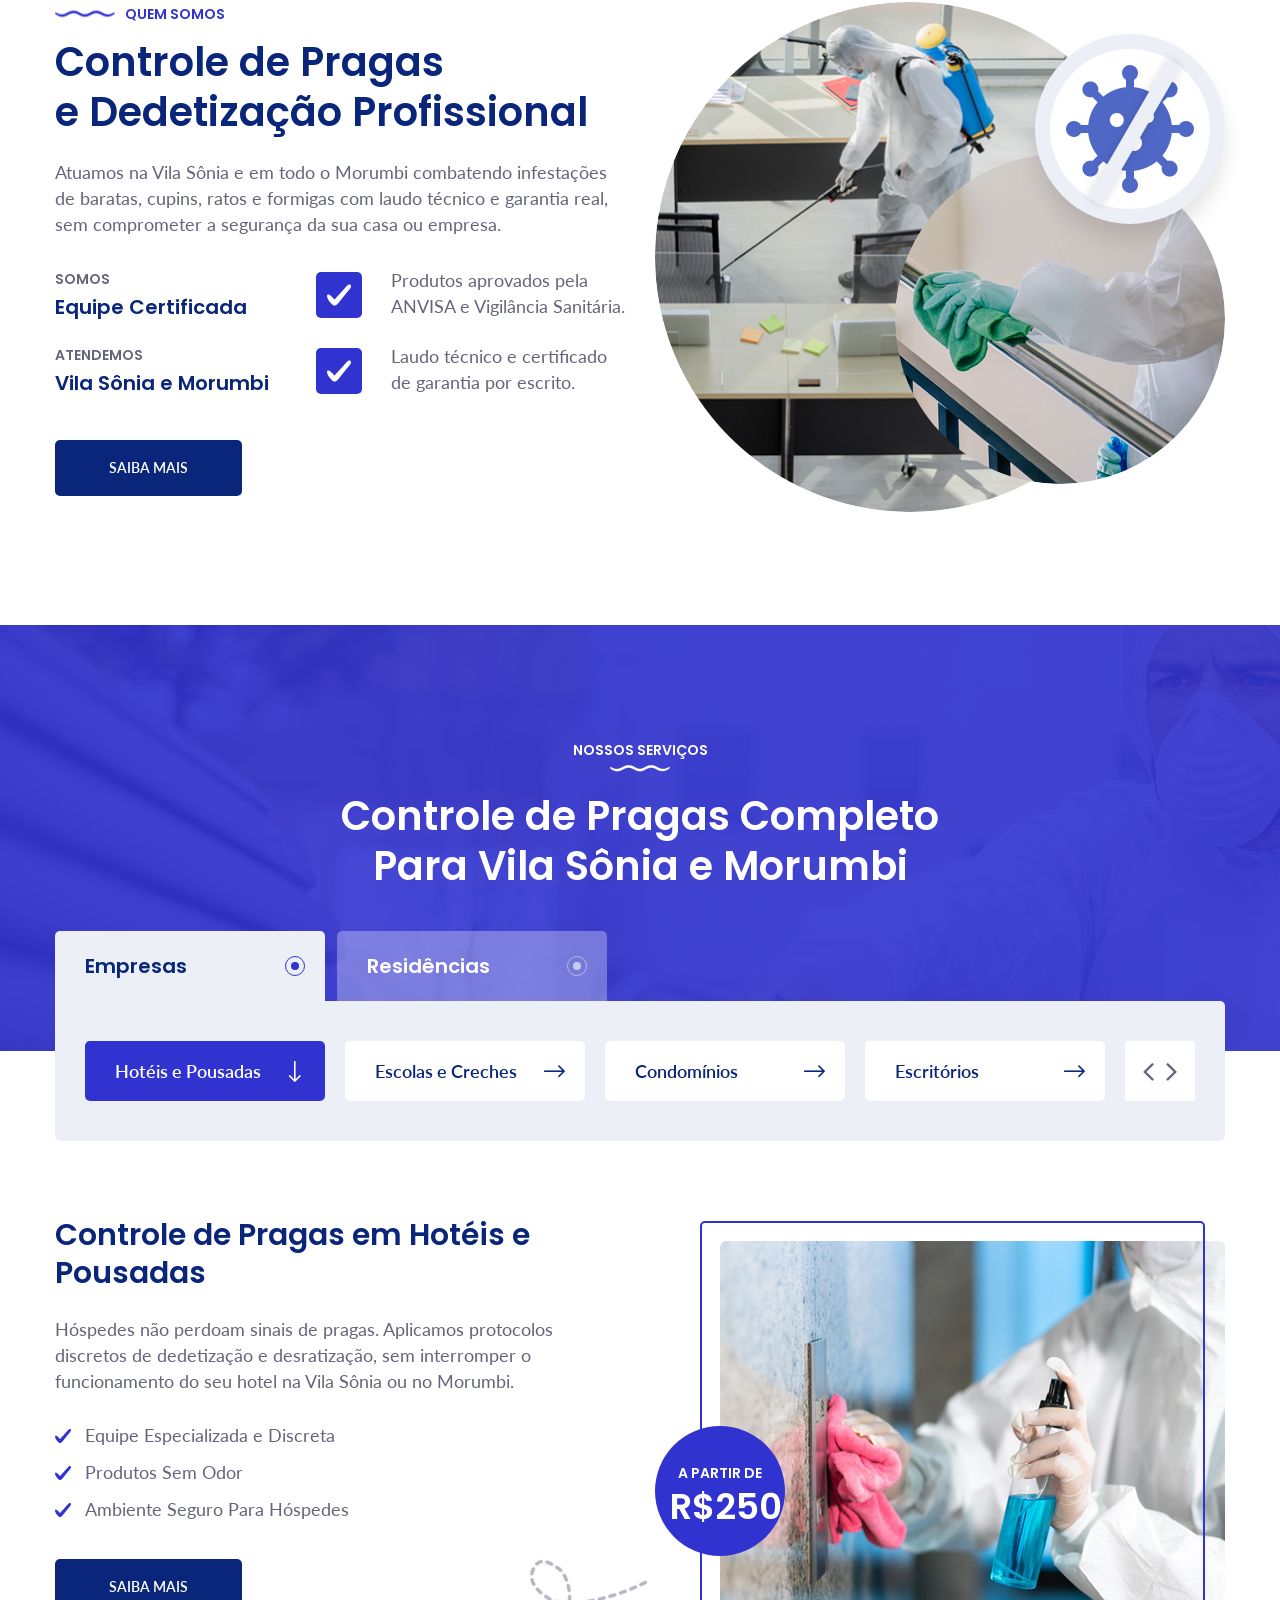
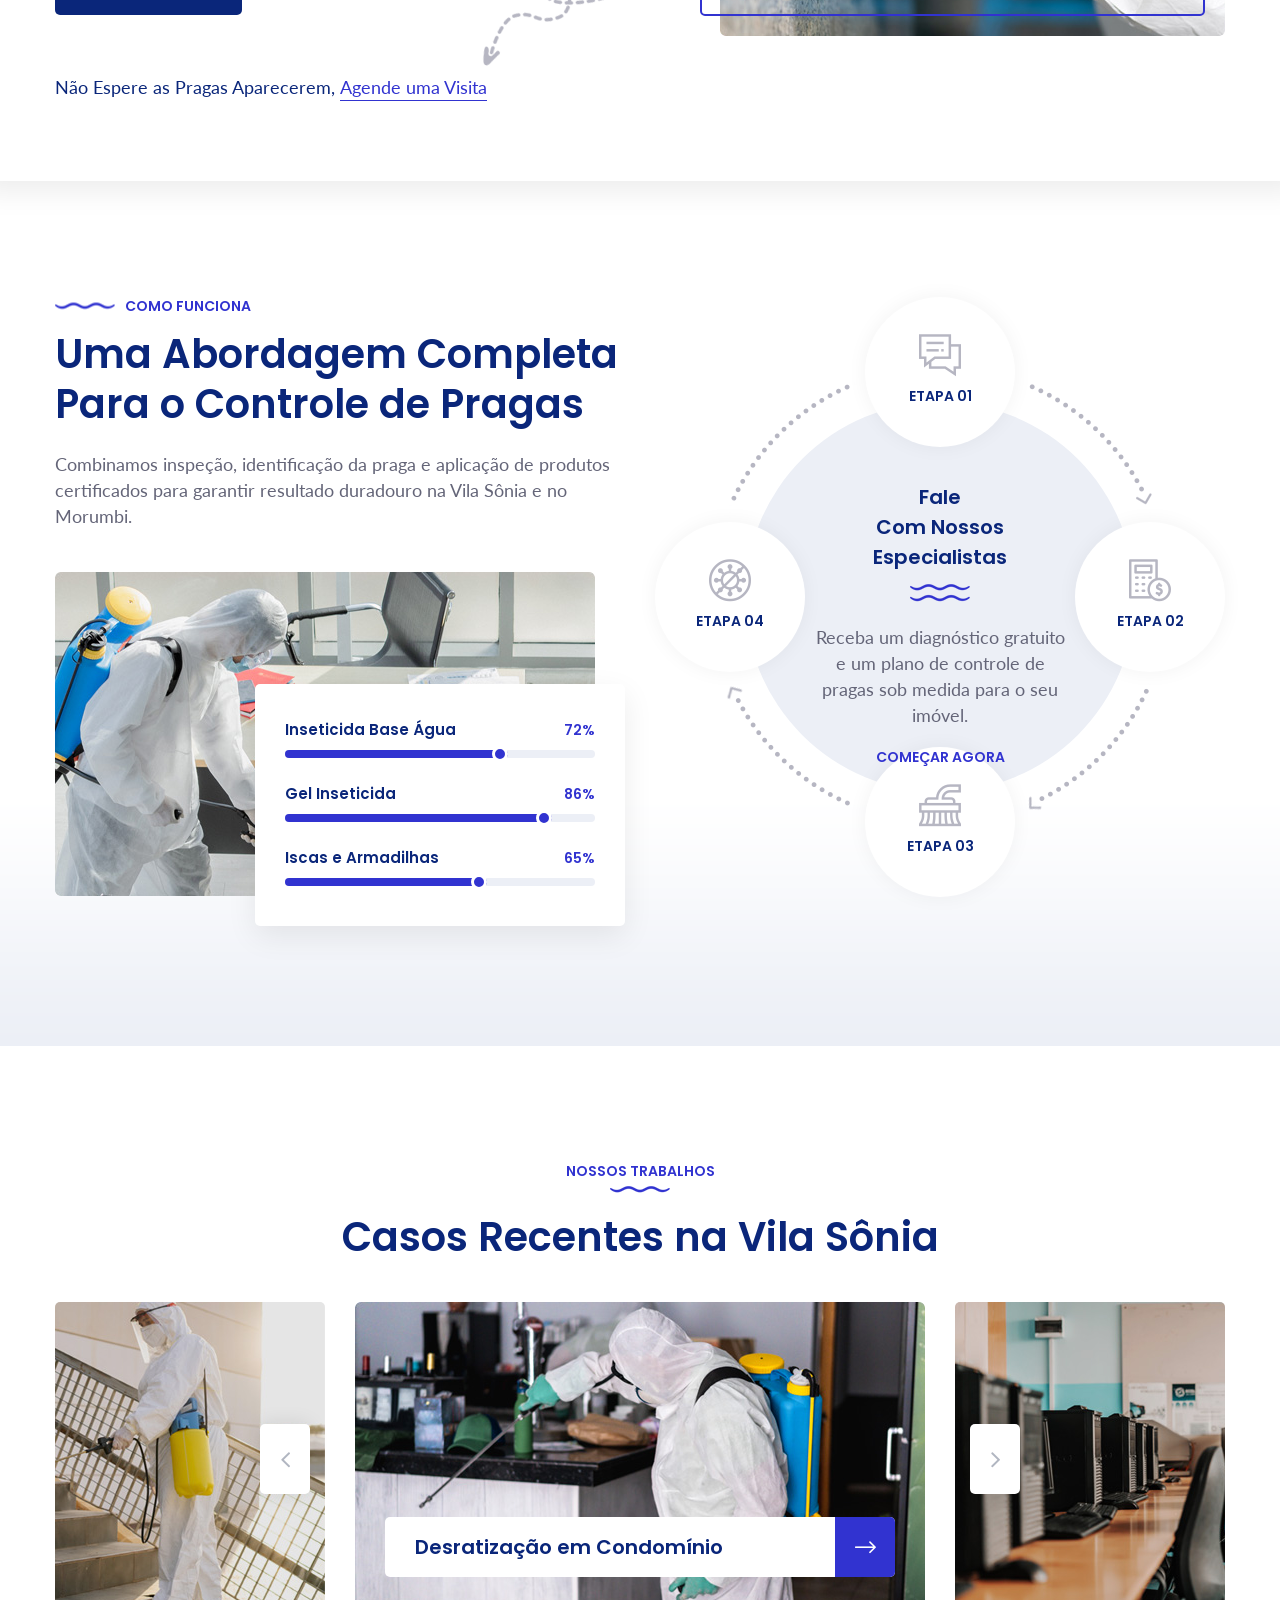
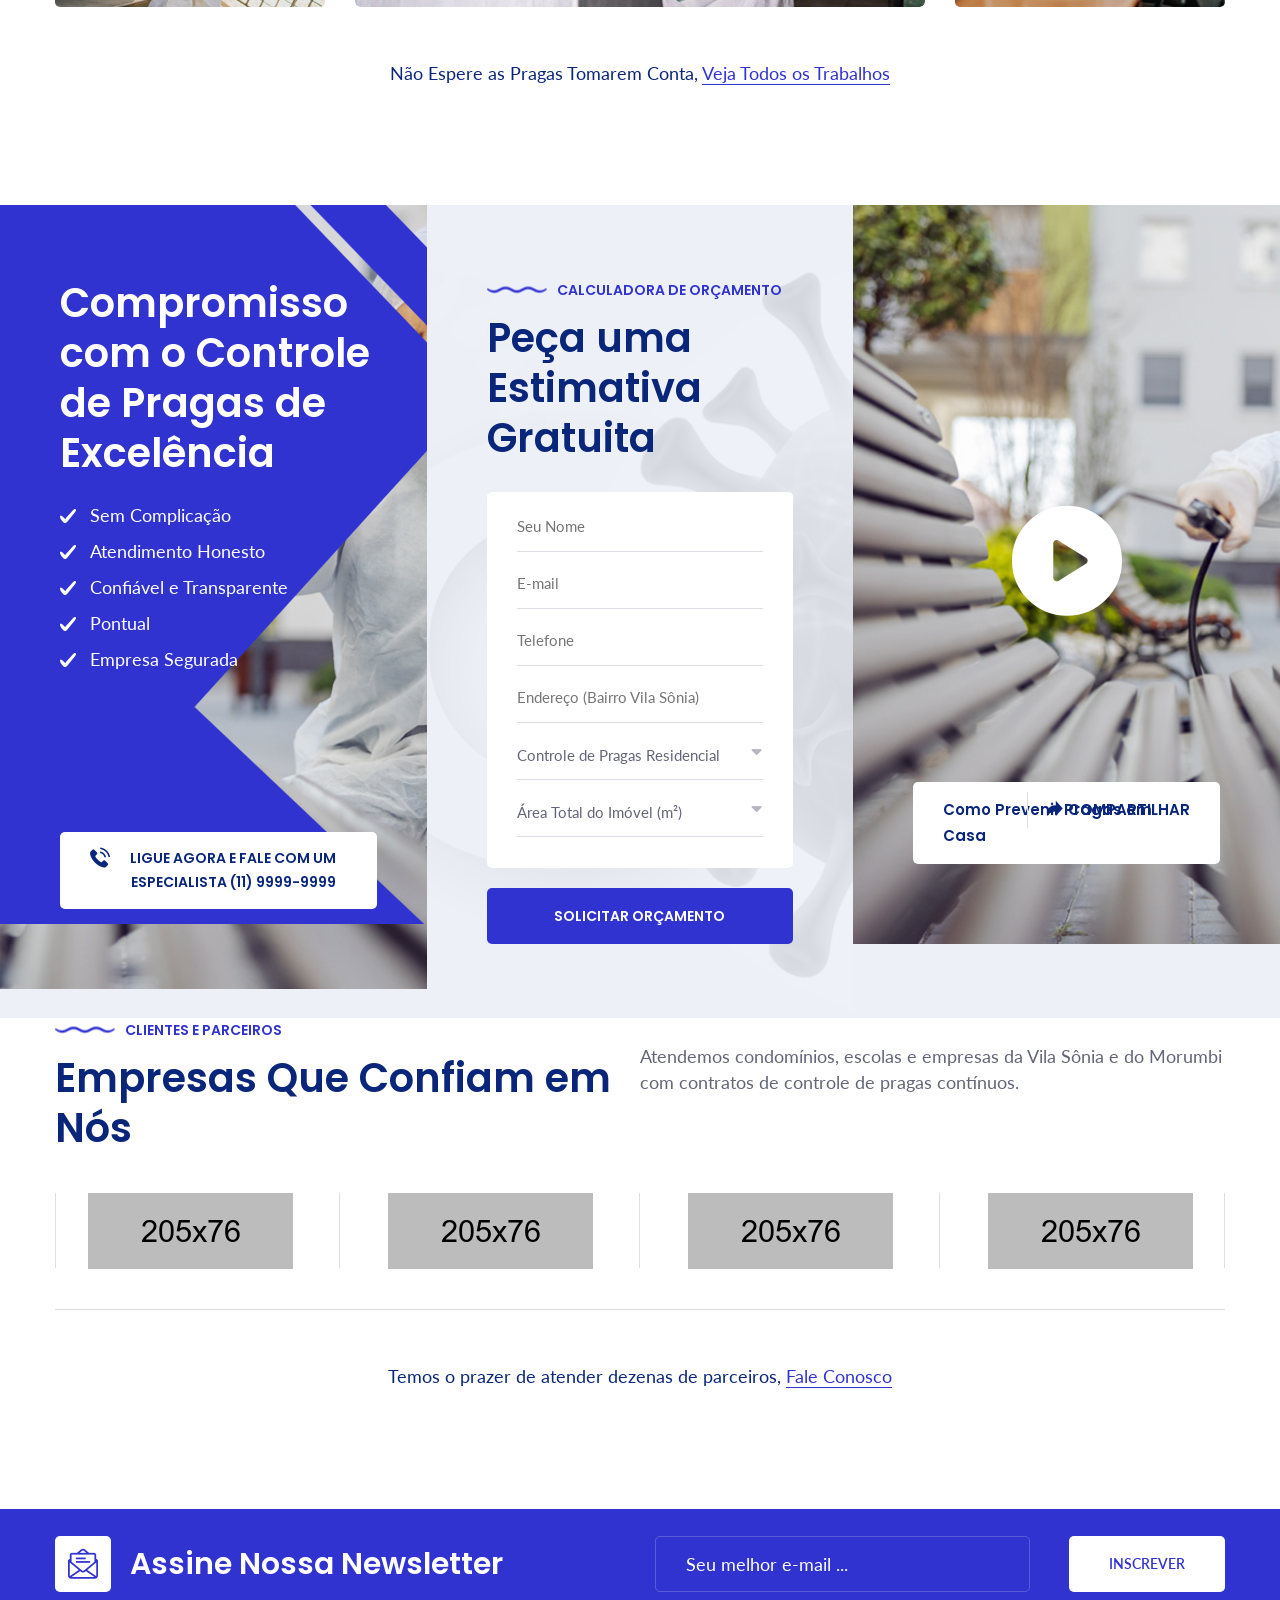
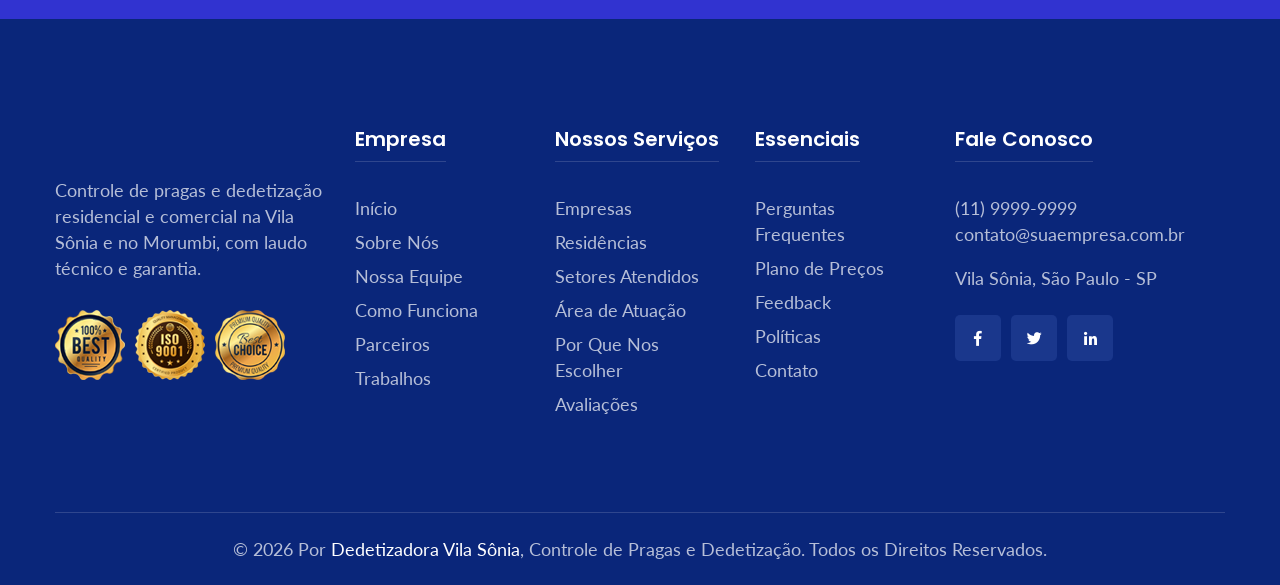
==== commit 81bf3b22: "Ajusta menu desktop e remove itens extras" ====
--- a/index.html
+++ b/index.html
@@ -229,25 +229,25 @@
                             <nav class="main-menu navbar-expand-md navbar-light">
                                 <div class="collapse navbar-collapse show clearfix" id="navbarSupportedContent">
                                     <ul class="navigation clearfix">
-                                        <li class="current dropdown"><a href="index.html">Início</a>
-                                            
-                                        </li>
-                                        <li class="dropdown"><a href="quem-somos.html">Sobre</a>
-            
-                                        </li> 
-                                        <li class="dropdown"><a href="servicos.html">Serviços</a>
-                                            
-                                        </li>  
-                                        <li class="dropdown"><a href="quem-somos.html">Diferenciais</a>
-                                            
-                                        </li> 
-                                        
-                                        <li><a href="contato.html">Contato</a></li>   
+                                        <li class="dropdown"><a href="index.html">Início</a></li>
+                                        <li class="dropdown"><a href="quem-somos.html">Sobre</a></li>
+                                        <li class="dropdown"><a href="servicos.html">Serviços</a></li>
+                                        <li class="dropdown"><a href="index.html">Diferenciais</a></li>
+                                        <li class="current"><a href="contato.html">Contato</a></li>
                                     </ul>
                                 </div>
                             </nav>
                         </div>
-                        
+                        <div class="menu-right-content clearfix">
+                            <ul class="social-links clearfix">
+                                <li><a href="index.html"><i class="fab fa-facebook-f"></i></a></li>
+                                <li><a href="index.html"><i class="fab fa-twitter"></i></a></li>
+                                <li><a href="index.html"><i class="fab fa-youtube"></i></a></li>
+                            </ul>
+                        </div>
+                    </div>
+                </div>
+            </div>        
 
             <!--sticky Header-->
             <div class="sticky-header">
@@ -259,23 +259,6 @@
                             </nav>
                         </div>
                         <div class="menu-right-content clearfix">
-                            <div class="cart-box"><a href="shop.html"><i class="flaticon-shopping-bag"></i><span>0</span></a></div>
-                            <div class="search-box-outer">
-                                <div class="dropdown">
-                                    <button class="search-box-btn" type="button" id="dropdownMenu4" data-toggle="dropdown" aria-haspopup="true" aria-expanded="false"><i class="flaticon-loupe"></i></button>
-                                    <div class="dropdown-menu search-panel" aria-labelledby="dropdownMenu4">
-                                        <div class="form-container">
-                                            <form method="post" action="blog.html">
-                                                <div class="form-group">
-                                                    <input type="search" name="search-field" value="" placeholder="Buscar...." required="">
-                                                    <button type="submit" class="search-btn"><span class="fas fa-search"></span></button>
-                                                </div>
-                                            </form>
-                                        </div>
-                                    </div>
-                                </div>
-                            </div>
-                            <div class="restore-option"><a href="index.html"><i class="fas fa-undo"></i>Descupinização</a></div>
                             <ul class="social-links clearfix">
                                 <li><a href="index.html"><i class="fab fa-facebook-f"></i></a></li>
                                 <li><a href="index.html"><i class="fab fa-twitter"></i></a></li>
--- a/assets/css/style.css
+++ b/assets/css/style.css
@@ -12378,9 +12378,9 @@
 .floating-whatsapp-button{
   position: fixed;
   right: 18px;
-  bottom: 72px;
-  width: 264px;
-  height: 264px;
+  bottom: 128px;
+  width: 220px;
+  height: auto;
   z-index: 1001;
   display: block;
   filter: drop-shadow(0 10px 18px rgba(0,0,0,0.22));
@@ -12389,7 +12389,7 @@
 .floating-whatsapp-button img{
   display: block;
   width: 100%;
-  height: 100%;
+  height: auto;
   object-fit: contain;
 }
 
@@ -12400,9 +12400,9 @@
 @media only screen and (max-width: 767px){
   .floating-whatsapp-button{
     right: 14px;
-    bottom: 72px;
-    width: 208px;
-    height: 208px;
+    bottom: 112px;
+    width: 160px;
+    height: auto;
   }
 }
 
@@ -12949,6 +12949,33 @@
 
 }
 
+@media only screen and (min-width: 992px){
+  .main-header.style-five .header-lower .outer-box,
+  .main-header.style-five .sticky-header .outer-box{
+    display: flex;
+    align-items: center;
+  }
+
+  .main-header.style-five .header-lower .menu-area,
+  .main-header.style-five .sticky-header .menu-area{
+    float: none;
+    order: 2;
+    margin-left: auto;
+  }
+
+  .main-header.style-five .header-lower .menu-right-content,
+  .main-header.style-five .sticky-header .menu-right-content{
+    float: none;
+    order: 1;
+    margin-right: 25px;
+  }
+
+  .main-header.style-five .menu-right-content .cart-box,
+  .main-header.style-five .menu-right-content .search-box-outer,
+  .main-header.style-five .menu-right-content .restore-option{
+    display: none;
+  }
+}
 .main-header.style-five .menu-right-content .restore-option a i{
   margin-right: 10px;
 }
